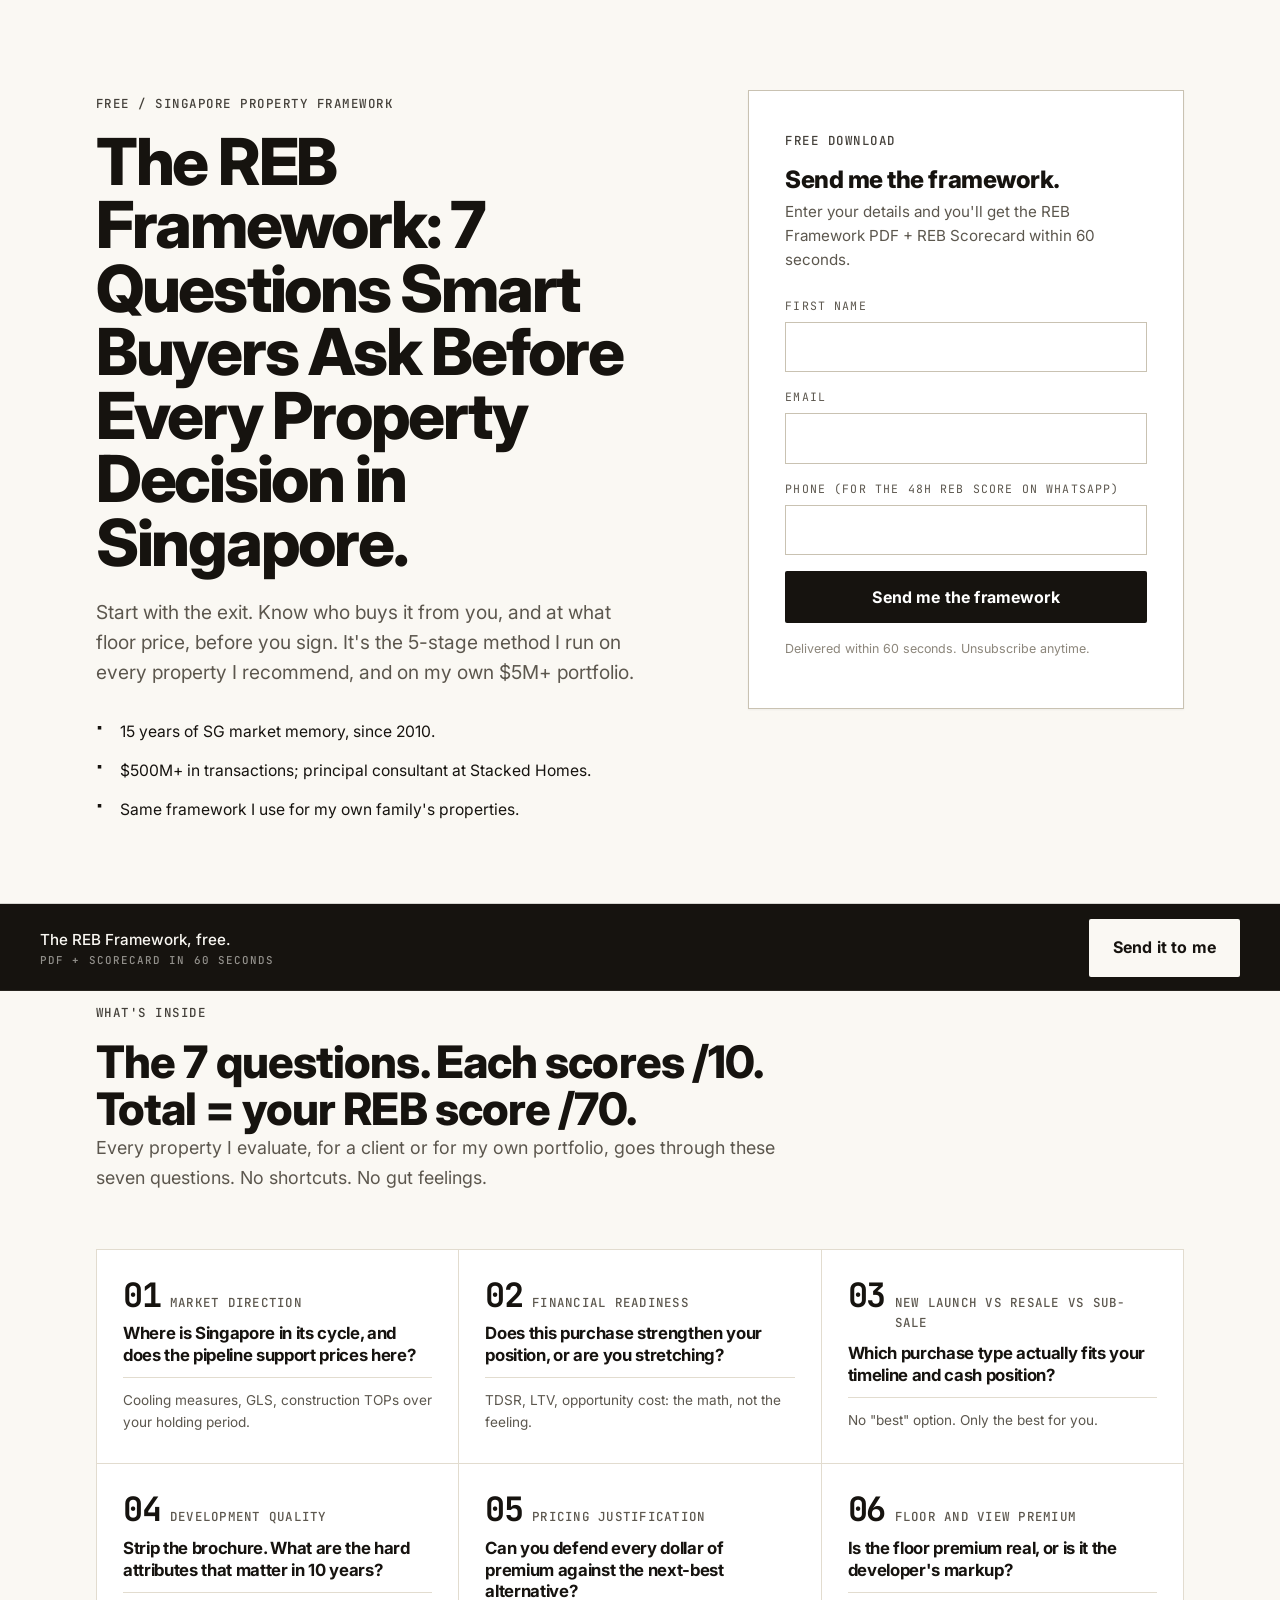
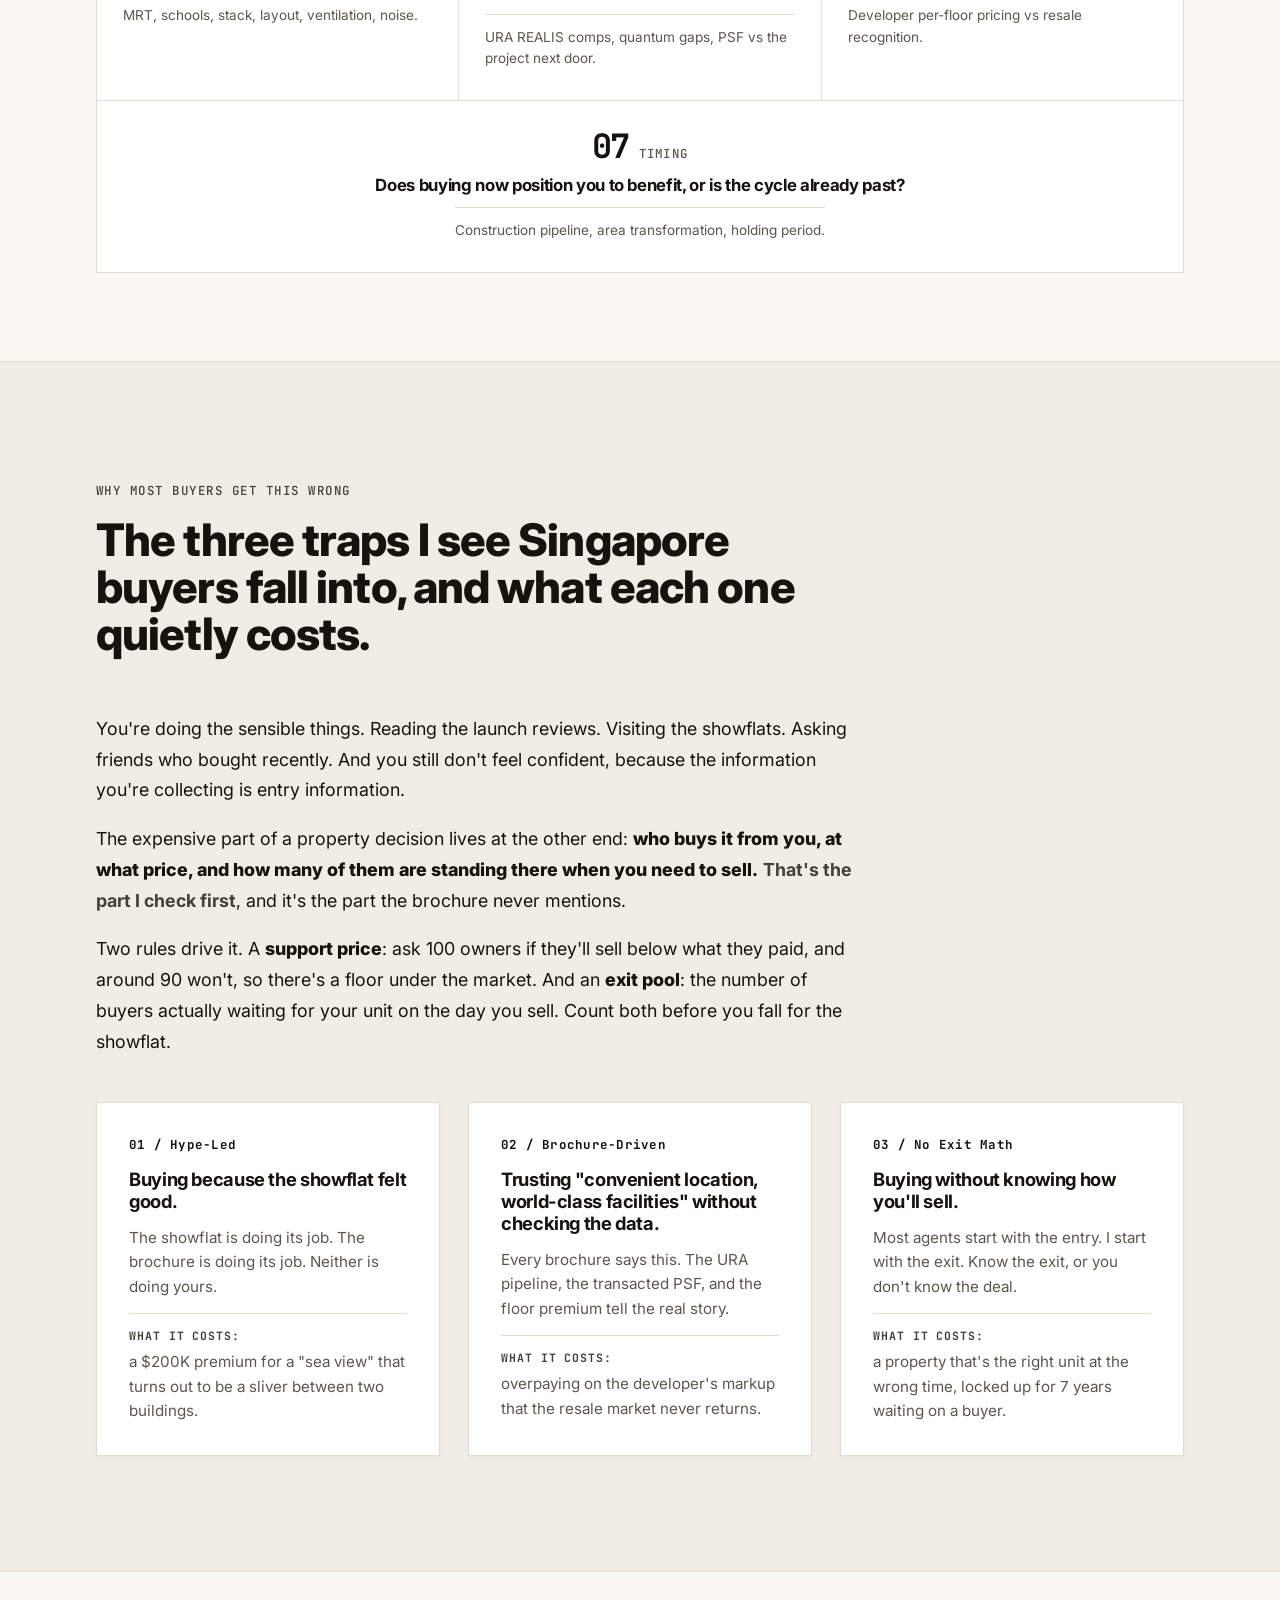
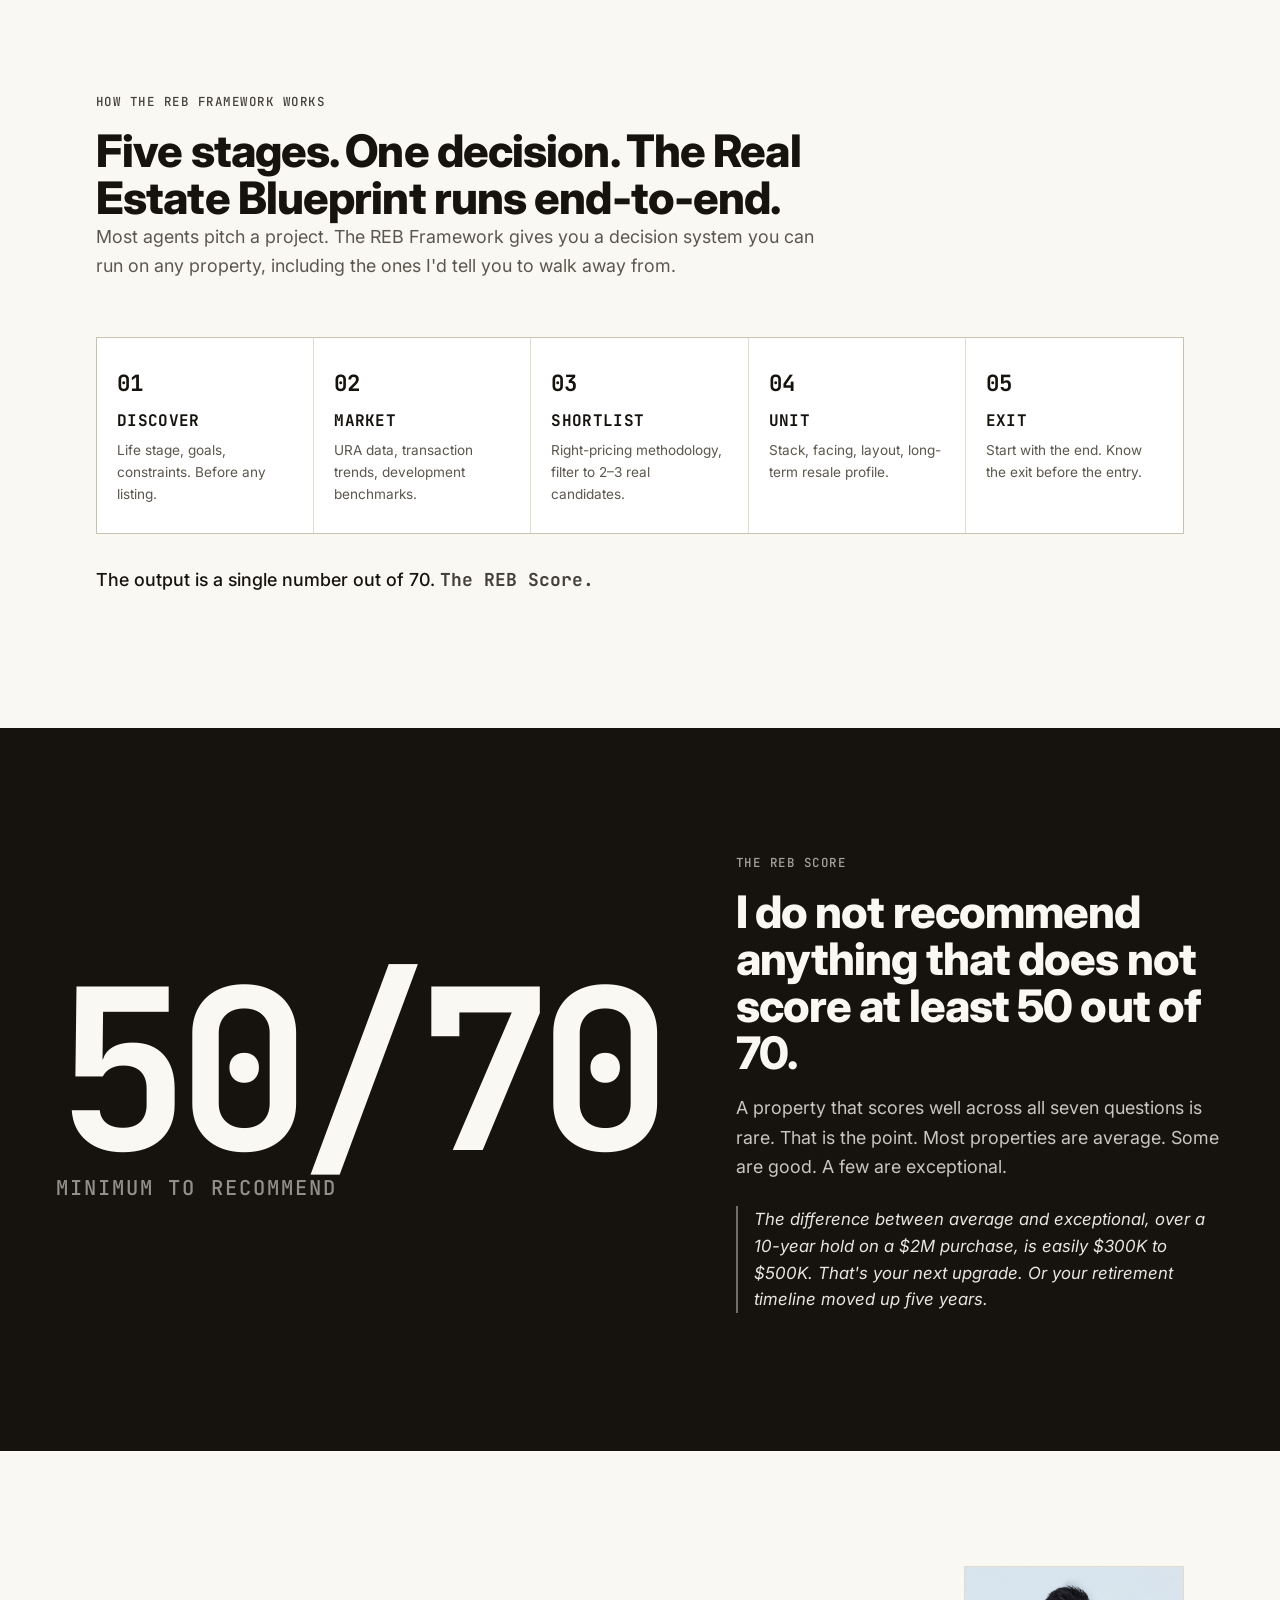
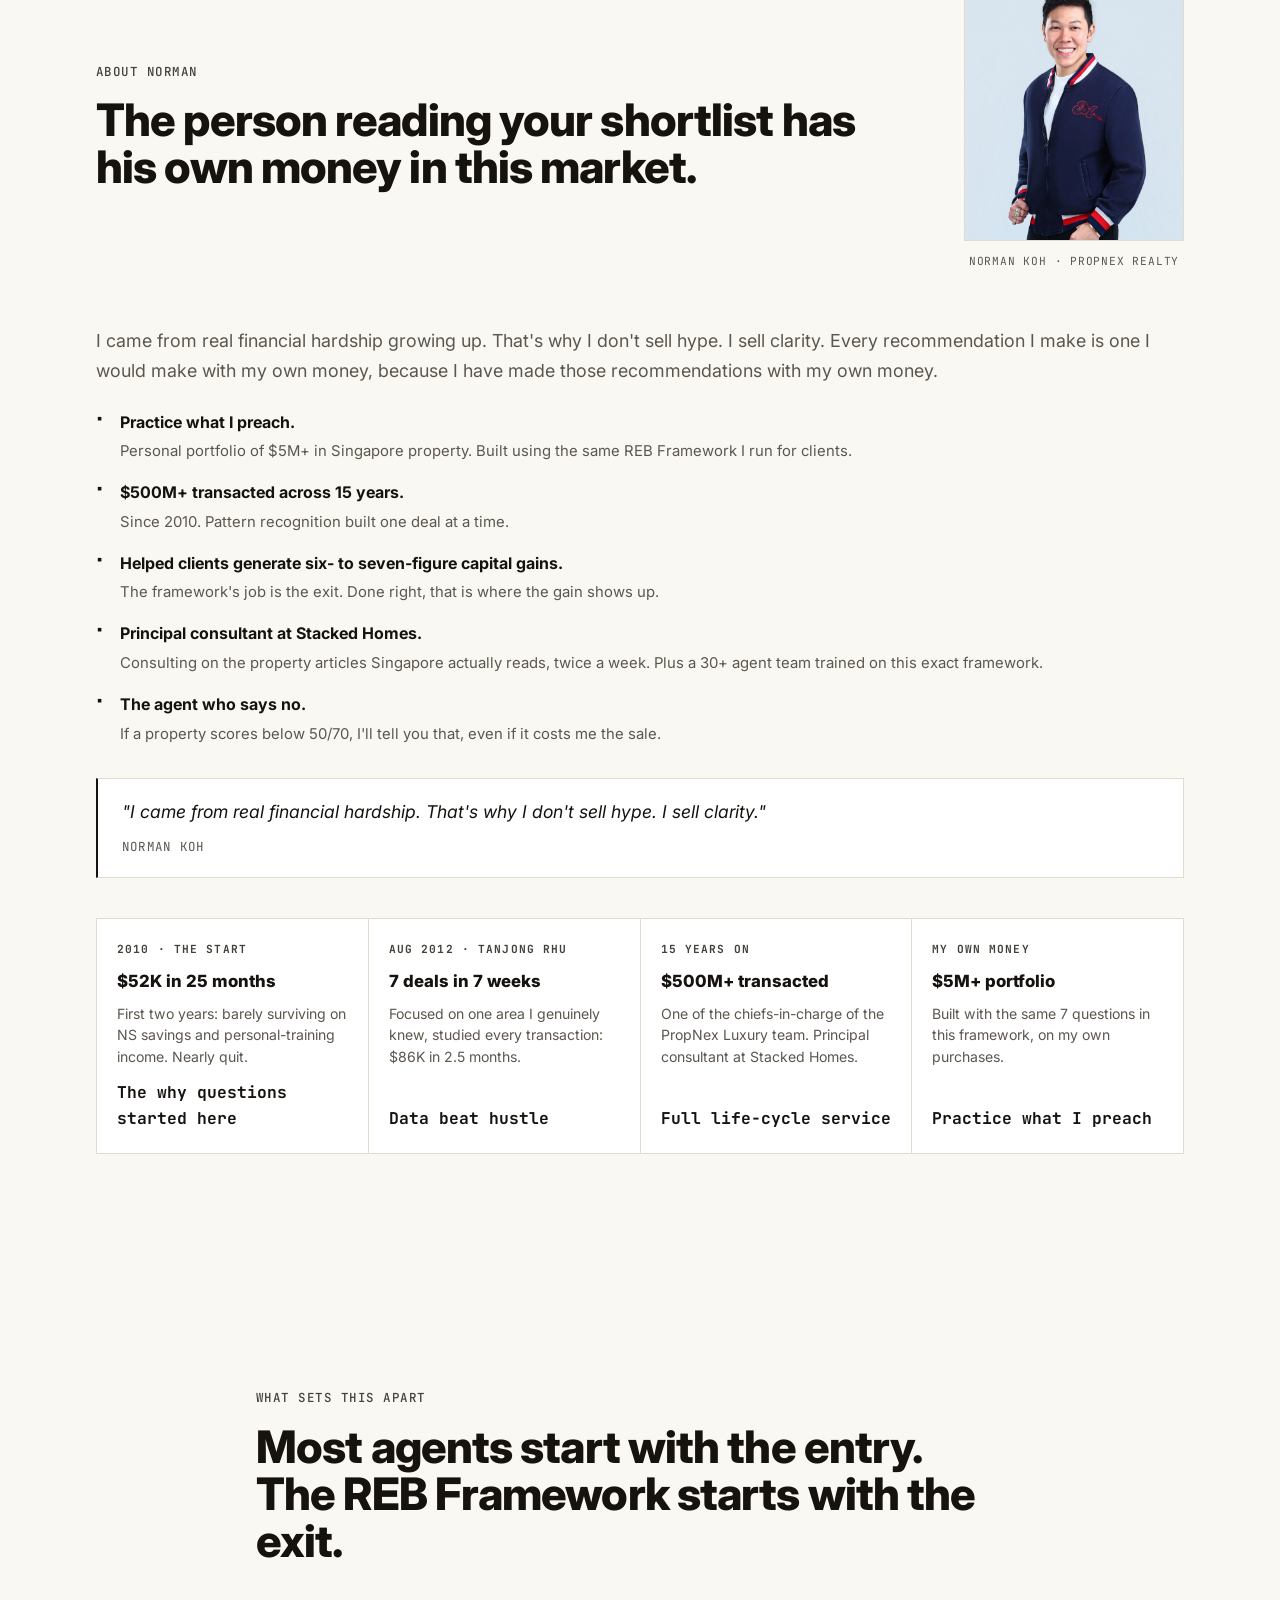
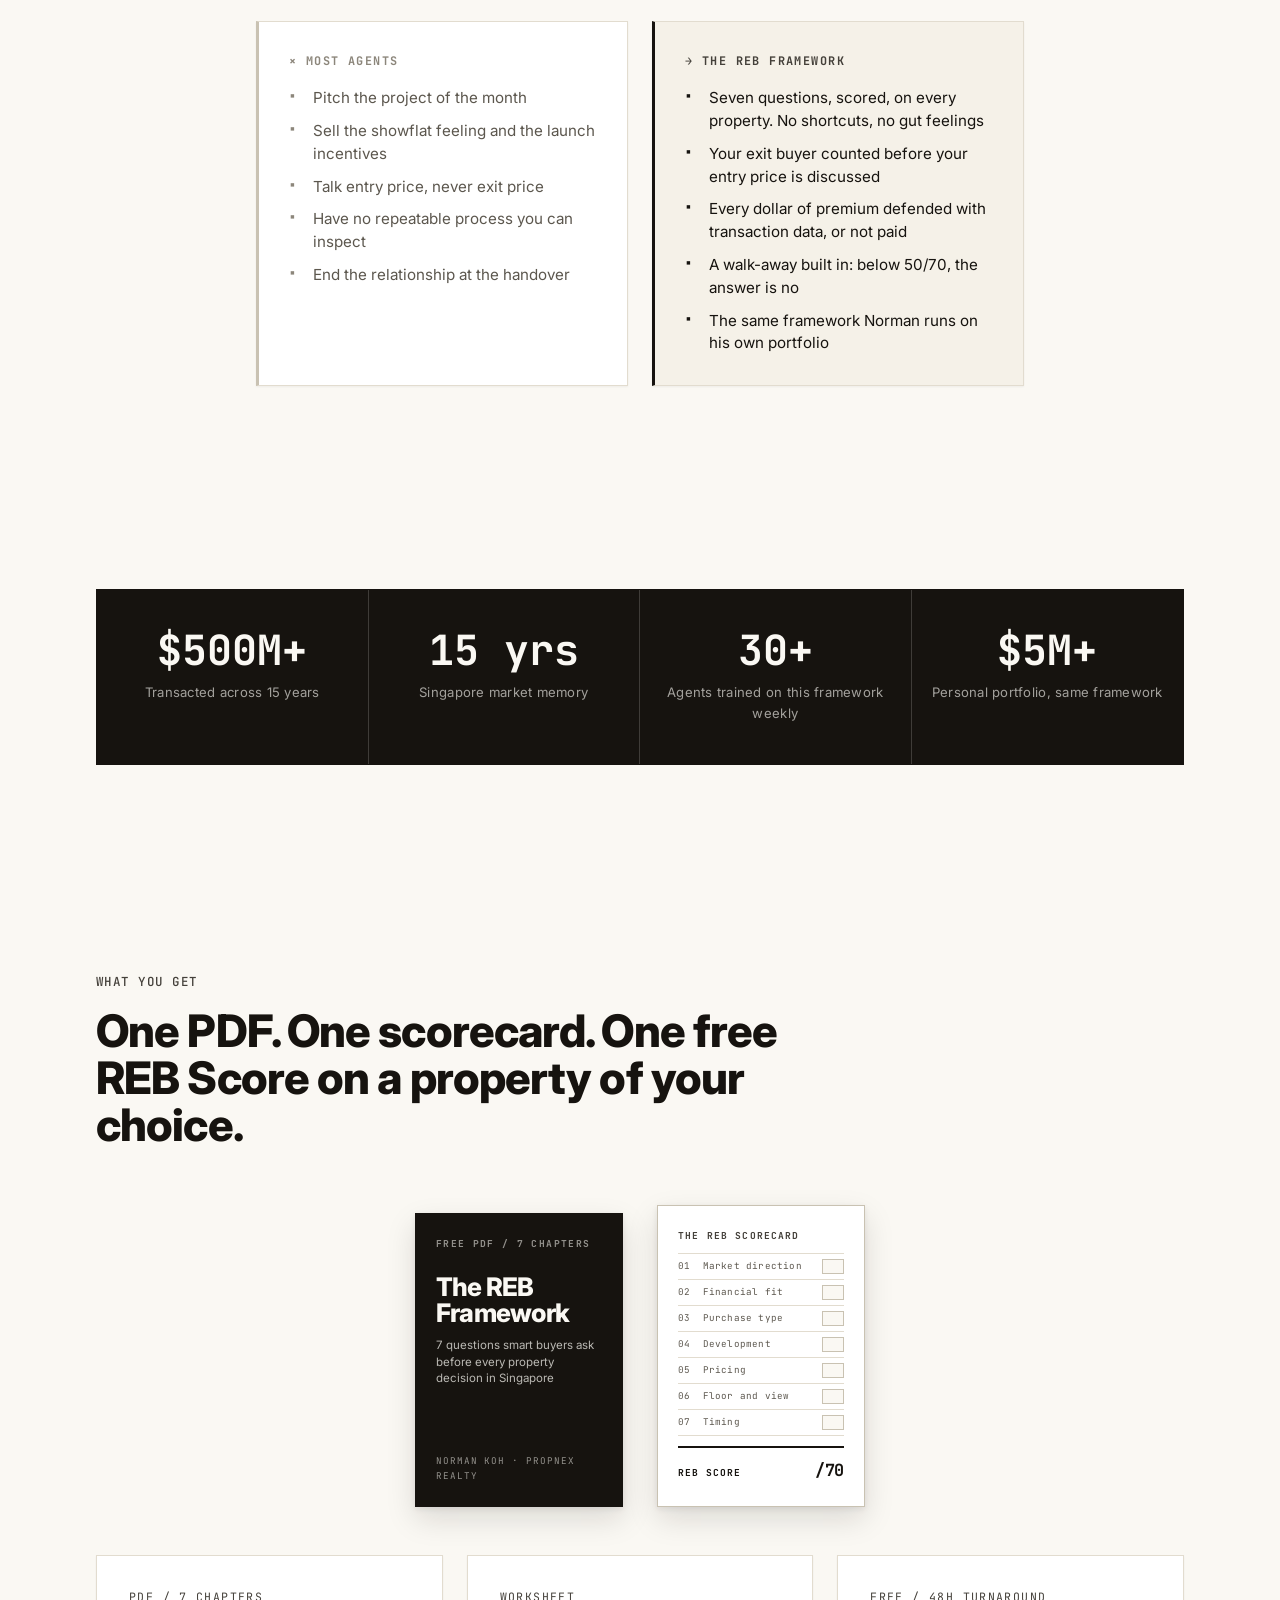
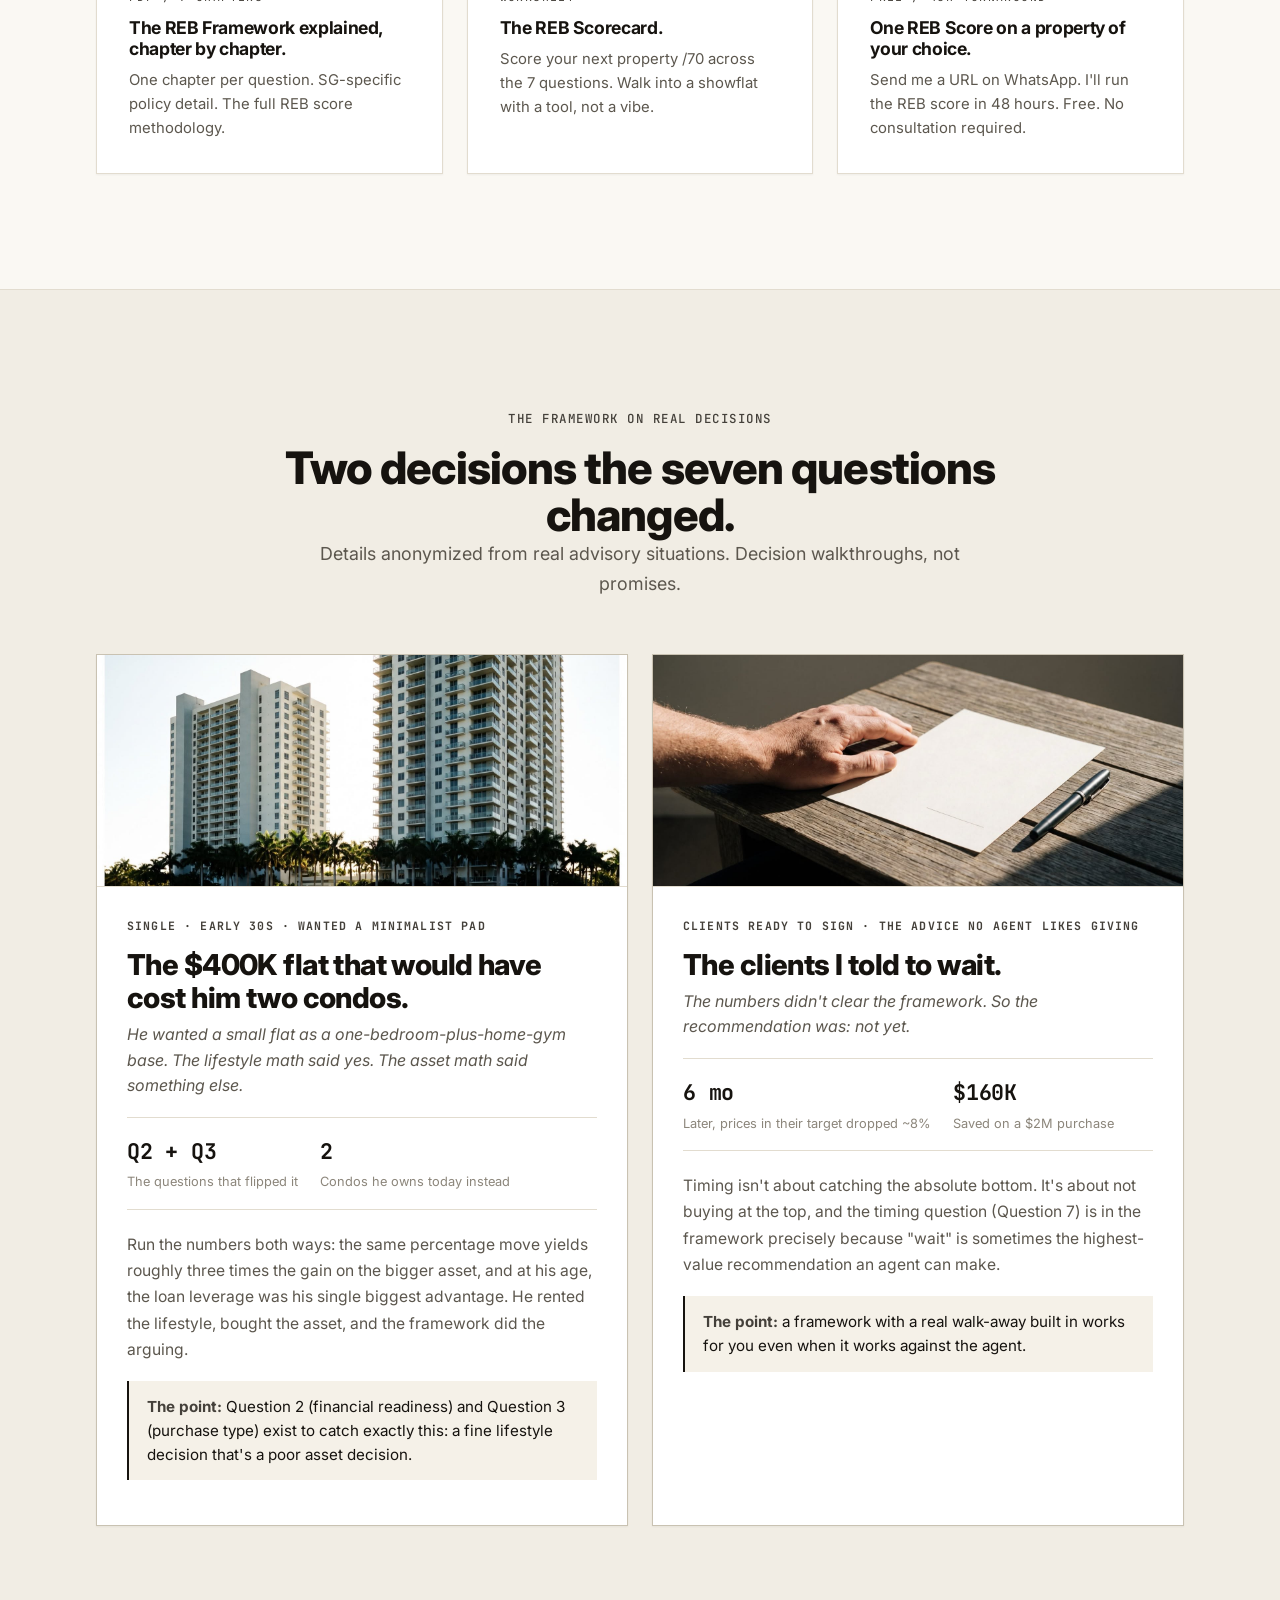
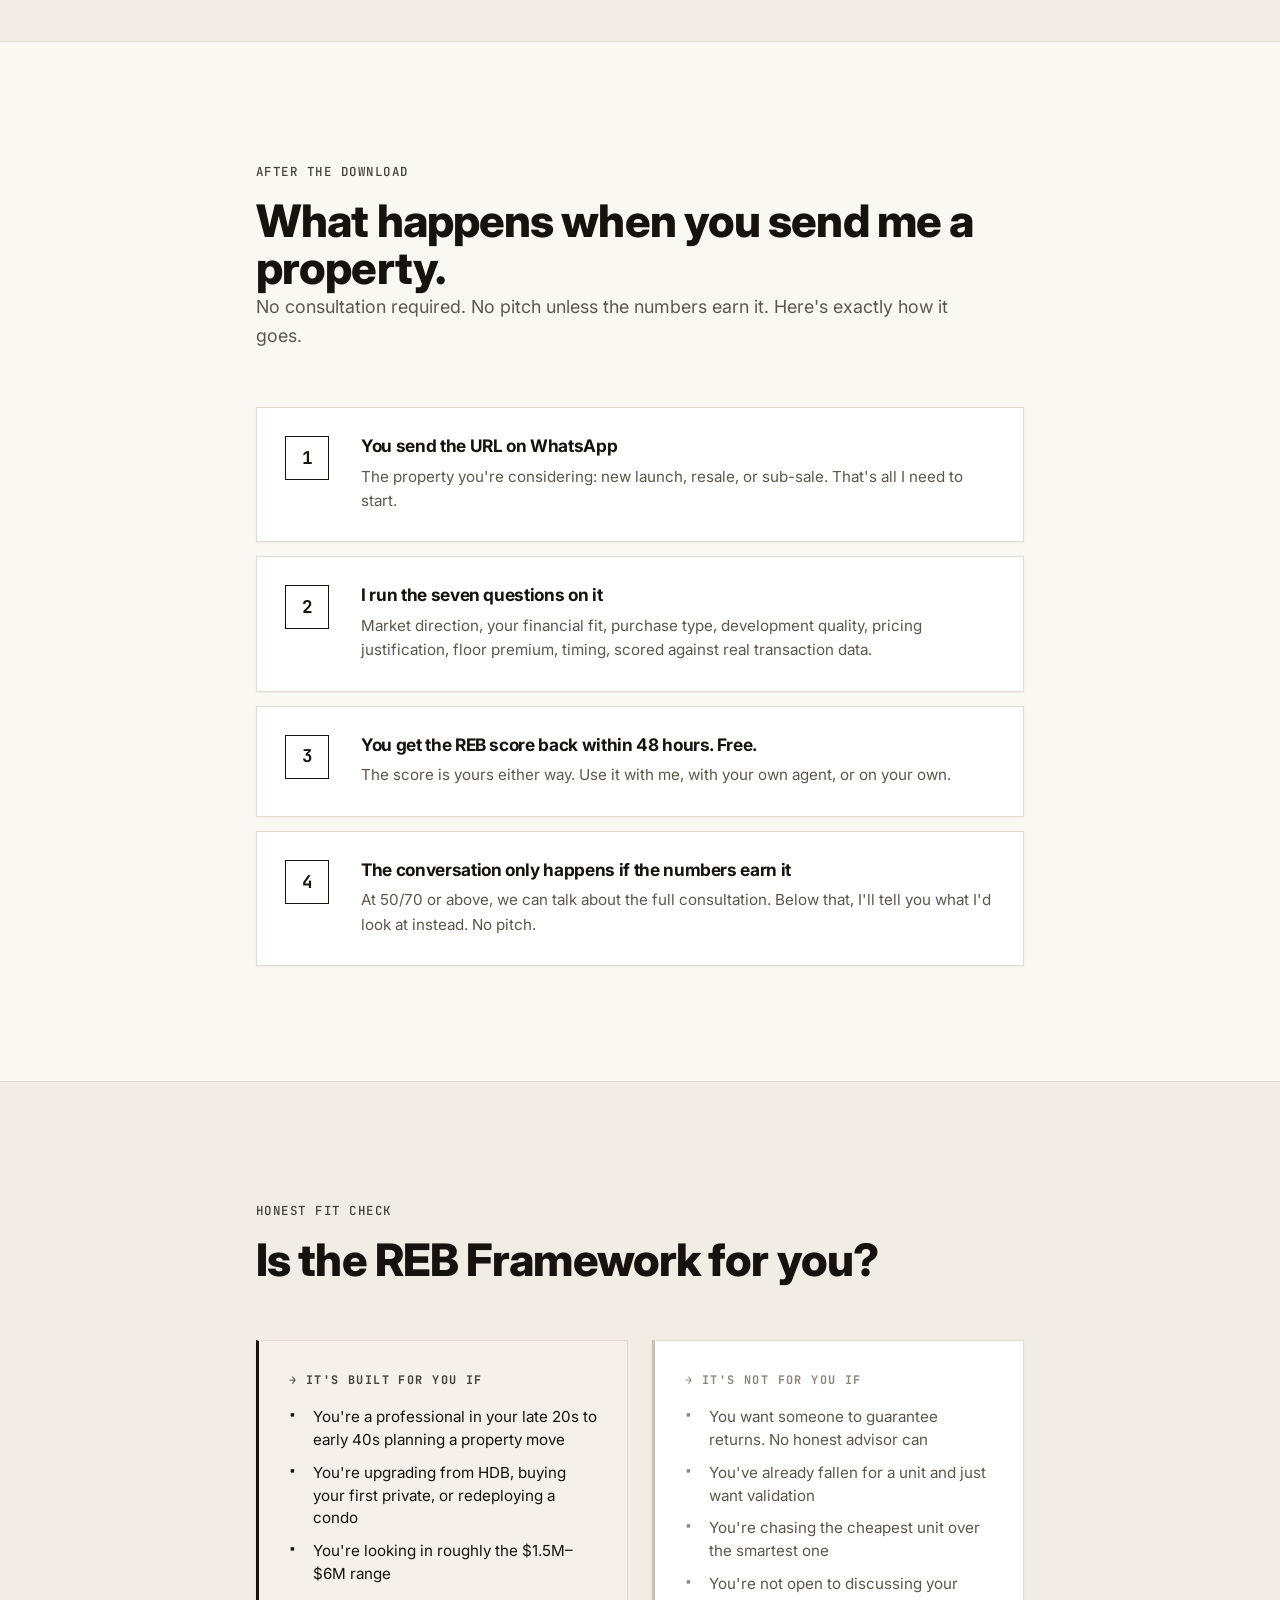
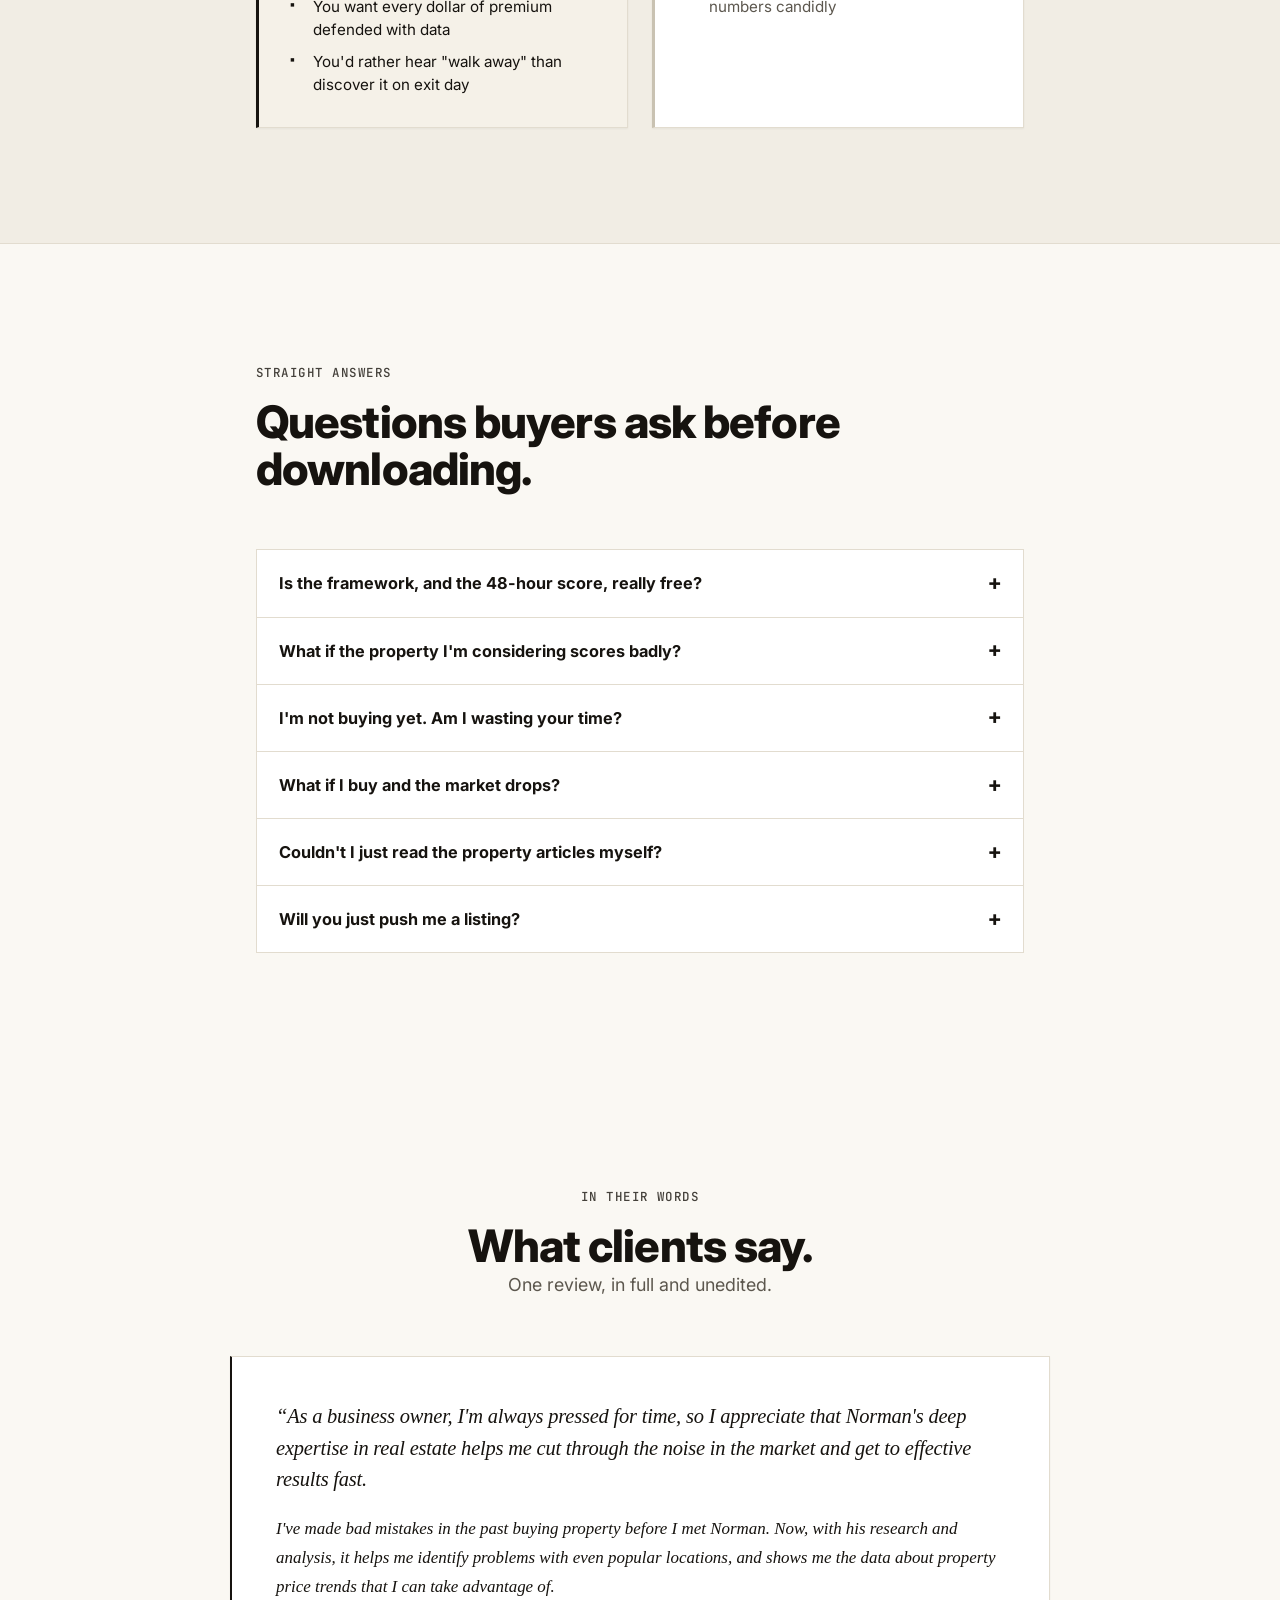
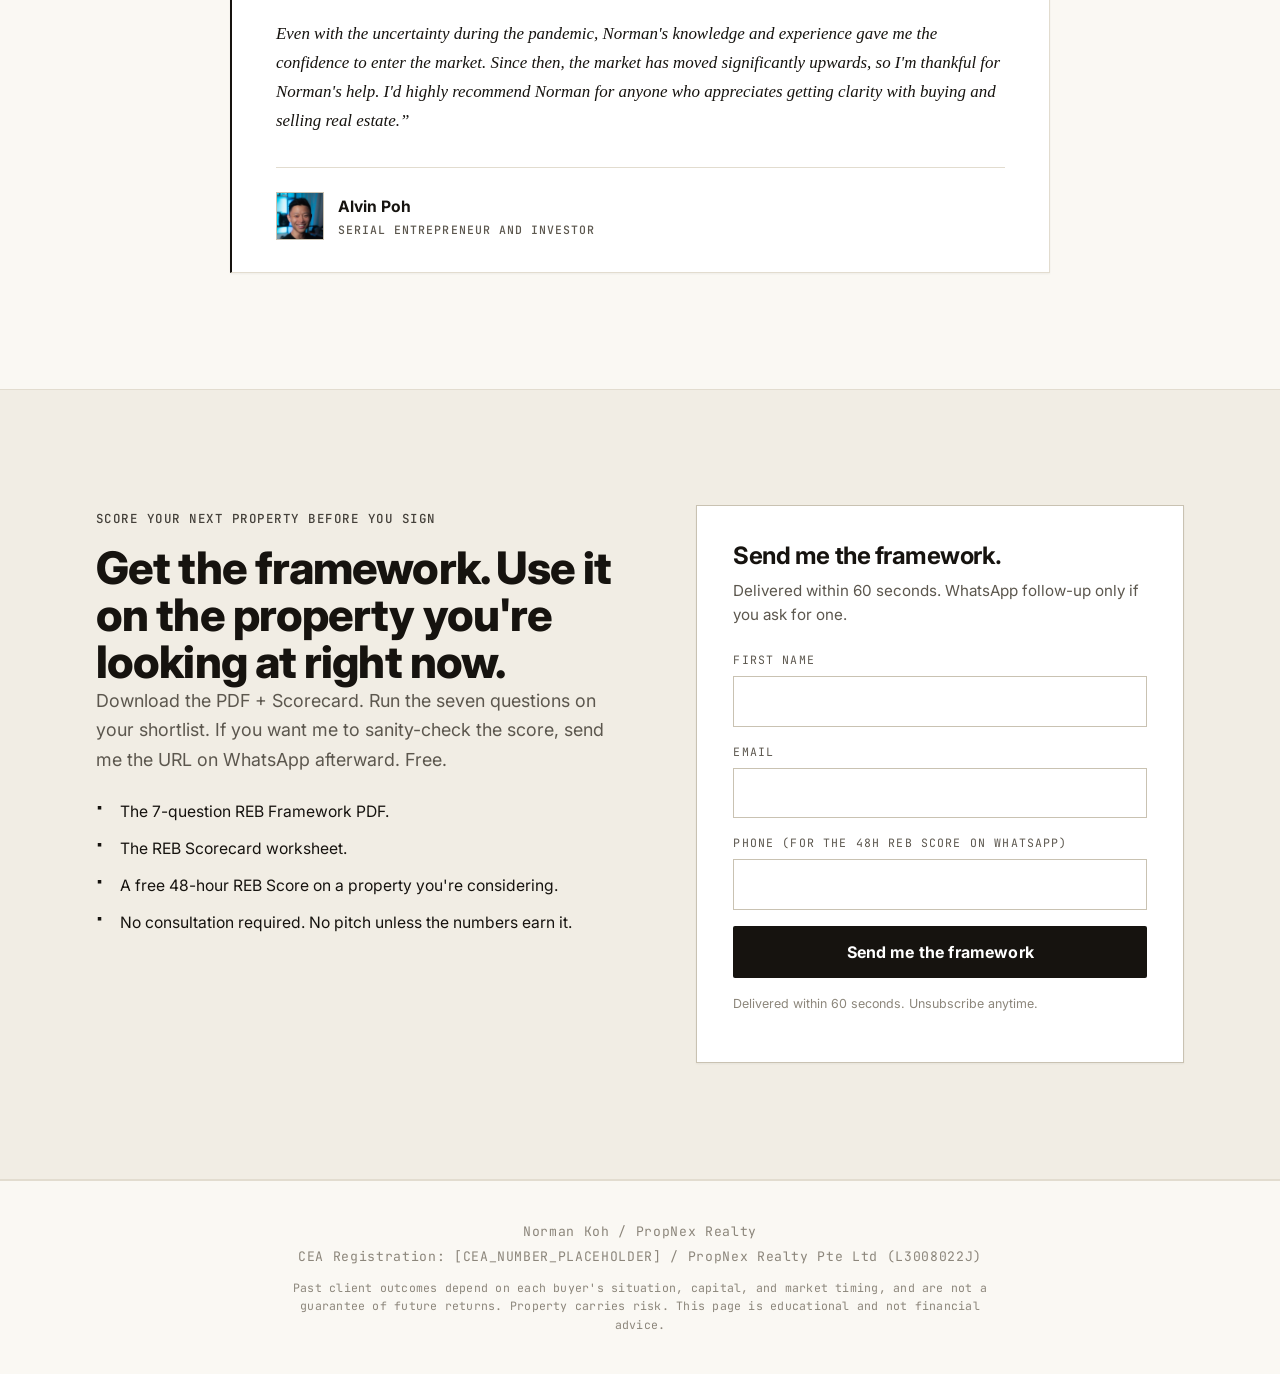
==== index.html @ 9f55976d "Move REB page to repo root so it deploys at / Co-Authored-By: Claude Haiku 5.5 <noreply@anthropic.co" ====
<!doctype html>
<html lang="en">
  <head>
    <meta charset="utf-8">
    <meta name="viewport" content="width=device-width, initial-scale=1">
    <title>The REB Framework | Norman Koh · Singapore Property</title>
    <meta
      name="description"
      content="The 5-stage Real Estate Blueprint Norman Koh runs on every property he recommends, including his own $5M+ portfolio. Free PDF + REB Scorecard."
    >
    <link rel="stylesheet" href="/styles.css">
    <!-- Cloudflare Turnstile (invisible bot challenge). Loads the widget script. -->
    <script src="https://challenges.cloudflare.com/turnstile/v0/api.js" async defer></script>
  </head>
  <body>
    <main class="page">

      <!-- 1. HERO + above-fold form -->
      <section class="hero">
        <div class="hero-grid">
          <div>
            <span class="eyebrow">Free / Singapore Property Framework</span>
            <h1>The REB Framework: 7 Questions Smart Buyers Ask Before Every Property Decision in Singapore.</h1>
            <p class="hero-subtitle">
              Start with the exit. Know who buys it from you, and at what floor price, before you sign. It's the 5-stage method I run on every property I recommend, and on my own $5M+ portfolio.
            </p>
            <ul class="hero-bullets">
              <li>15 years of SG market memory, since 2010.</li>
              <li>$500M+ in transactions; principal consultant at Stacked Homes.</li>
              <li>Same framework I use for my own family's properties.</li>
            </ul>
          </div>

          <aside class="hero-form-panel" id="download">
            <p class="form-eyebrow">Free download</p>
            <h2 class="form-heading">Send me the framework.</h2>
            <p class="form-lead">
              Enter your details and you'll get the REB Framework PDF + REB Scorecard within 60 seconds.
            </p>

            <!-- LIVE FORM: posts to /api/lead (anti-bot + geo gate) → GHL webhook. Do NOT replace with a GHL iframe embed — that bypasses the bot/geo protection. -->
            <!-- GHL thank-you redirect should point to thank-you.html or the hosted equivalent. -->
            <form action="thank-you.html" method="get" class="hero-form" data-lead-form novalidate>
              <div class="field">
                <label for="hero-first-name">First name</label>
                <input id="hero-first-name" name="first_name" type="text" autocomplete="given-name" required>
              </div>
              <div class="field">
                <label for="hero-email">Email</label>
                <input id="hero-email" name="email" type="email" autocomplete="email" required>
              </div>
              <div class="field">
                <label for="hero-phone">Phone (for the 48h REB Score on WhatsApp)</label>
                <input id="hero-phone" name="phone" type="tel" autocomplete="tel" required>
              </div>
              <!-- Honeypot: hidden from humans; bots that fill it are rejected server-side. -->
              <div class="hp-field" aria-hidden="true">
                <label>Company<input type="text" name="company" tabindex="-1" autocomplete="off"></label>
              </div>
              <!-- Cloudflare Turnstile widget. Replace TURNSTILE_SITEKEY with the real sitekey before publish. -->
              <div class="cf-turnstile" data-sitekey="TURNSTILE_SITEKEY" data-placeholder="TURNSTILE_SITEKEY" data-size="flexible"></div>
              <button class="button primary full-width" type="submit">Send me the framework</button>
              <div class="form-error">Pop in your name, a valid email, and a Singapore or Malaysia mobile.</div>
              <p class="privacy-note">
                Delivered within 60 seconds. Unsubscribe anytime.
              </p>
              <!-- Lead recovery: hidden until a submit actually fails, then revealed
                   by showFallback() in form.js. Restored 2026-09-03 — it had been
                   removed by mistake (the "troubleshoot" link Collen meant was
                   Cloudflare Turnstile's error state, not this). Without it a broken
                   form is a dead end and the lead is lost. -->
              <div class="form-fallback" hidden>
                Something didn't go through.
                <a href="https://wa.me/65XXXXXXXX?text=Hi%20Norman%2C%20I%20tried%20to%20download%20the%20REB%20Framework%20but%20the%20form%20didn%27t%20go%20through.%20Could%20you%20send%20it%20to%20me%20directly%3F" data-placeholder="WHATSAPP_URL">Message me on WhatsApp</a>
                and I'll send it to you directly.
              </div>
            </form>
          </aside>
        </div>
      </section>

      <!-- 2. The 7 questions tease -->
      <section class="section tight">
        <div class="section-title">
          <p class="section-kicker">What's inside</p>
          <h2>The 7 questions. Each scores /10. Total = your REB score /70.</h2>
          <p class="lead">
            Every property I evaluate, for a client or for my own portfolio, goes through these seven questions. No shortcuts. No gut feelings.
          </p>
        </div>
        <div class="questions-grid">
          <article class="question-tile">
            <span class="question-num"><span class="qn">01</span>Market Direction</span>
            <h3>Where is Singapore in its cycle, and does the pipeline support prices here?</h3>
            <p class="question-answers">Cooling measures, GLS, construction TOPs over your holding period.</p>
          </article>
          <article class="question-tile">
            <span class="question-num"><span class="qn">02</span>Financial Readiness</span>
            <h3>Does this purchase strengthen your position, or are you stretching?</h3>
            <p class="question-answers">TDSR, LTV, opportunity cost: the math, not the feeling.</p>
          </article>
          <article class="question-tile">
            <span class="question-num"><span class="qn">03</span>New Launch vs Resale vs Sub-Sale</span>
            <h3>Which purchase type actually fits your timeline and cash position?</h3>
            <p class="question-answers">No "best" option. Only the best for you.</p>
          </article>
          <article class="question-tile">
            <span class="question-num"><span class="qn">04</span>Development Quality</span>
            <h3>Strip the brochure. What are the hard attributes that matter in 10 years?</h3>
            <p class="question-answers">MRT, schools, stack, layout, ventilation, noise.</p>
          </article>
          <article class="question-tile">
            <span class="question-num"><span class="qn">05</span>Pricing Justification</span>
            <h3>Can you defend every dollar of premium against the next-best alternative?</h3>
            <p class="question-answers">URA REALIS comps, quantum gaps, PSF vs the project next door.</p>
          </article>
          <article class="question-tile">
            <span class="question-num"><span class="qn">06</span>Floor and View Premium</span>
            <h3>Is the floor premium real, or is it the developer's markup?</h3>
            <p class="question-answers">Developer per-floor pricing vs resale recognition.</p>
          </article>
          <article class="question-tile">
            <span class="question-num"><span class="qn">07</span>Timing</span>
            <h3>Does buying now position you to benefit, or is the cycle already past?</h3>
            <p class="question-answers">Construction pipeline, area transformation, holding period.</p>
          </article>
        </div>
      </section>

      <!-- 3. Why most buyers get this wrong -->
      <section class="band">
        <div class="section">
          <div class="section-title">
            <p class="section-kicker">Why most buyers get this wrong</p>
            <h2>The three traps I see Singapore buyers fall into, and what each one quietly costs.</h2>
          </div>
          <div class="prose" style="margin: 0 0 clamp(28px, 4vw, 44px);">
            <p>
              You're doing the sensible things. Reading the launch reviews. Visiting the showflats.
              Asking friends who bought recently. And you still don't feel confident, because the
              information you're collecting is entry information.
            </p>
            <p>
              The expensive part of a property decision lives at the other end: <strong>who buys it
              from you, at what price, and how many of them are standing there when you need to
              sell.</strong> <span class="em-red">That's the part I check first</span>, and it's the
              part the brochure never mentions.
            </p>
            <p>
              Two rules drive it. A <strong>support price</strong>: ask 100 owners if they'll sell
              below what they paid, and around 90 won't, so there's a floor under the market. And an
              <strong>exit pool</strong>: the number of buyers actually waiting for your unit on the
              day you sell. Count both before you fall for the showflat.
            </p>
          </div>
          <div class="problem-grid">
            <article class="card">
              <span class="card-num">01 / Hype-Led</span>
              <h3>Buying because the showflat felt good.</h3>
              <p>The showflat is doing its job. The brochure is doing its job. Neither is doing yours.</p>
              <p class="card-consequence">
                <strong>What it costs:</strong> a $200K premium for a "sea view" that turns out to be a sliver between two buildings.
              </p>
            </article>
            <article class="card">
              <span class="card-num">02 / Brochure-Driven</span>
              <h3>Trusting "convenient location, world-class facilities" without checking the data.</h3>
              <p>Every brochure says this. The URA pipeline, the transacted PSF, and the floor premium tell the real story.</p>
              <p class="card-consequence">
                <strong>What it costs:</strong> overpaying on the developer's markup that the resale market never returns.
              </p>
            </article>
            <article class="card">
              <span class="card-num">03 / No Exit Math</span>
              <h3>Buying without knowing how you'll sell.</h3>
              <p>Most agents start with the entry. I start with the exit. Know the exit, or you don't know the deal.</p>
              <p class="card-consequence">
                <strong>What it costs:</strong> a property that's the right unit at the wrong time, locked up for 7 years waiting on a buyer.
              </p>
            </article>
          </div>
        </div>
      </section>

      <!-- 4. REB Framework explained — 5 stages -->
      <section class="section">
        <div class="section-title">
          <p class="section-kicker">How the REB Framework works</p>
          <h2>Five stages. One decision. The Real Estate Blueprint runs end-to-end.</h2>
          <p class="lead">
            Most agents pitch a project. The REB Framework gives you a decision system you can run on any property, including the ones I'd tell you to walk away from.
          </p>
        </div>
        <div class="reb-strip">
          <article class="reb-stage">
            <span class="reb-stage-num">01</span>
            <h3>Discover</h3>
            <p>Life stage, goals, constraints. Before any listing.</p>
          </article>
          <article class="reb-stage">
            <span class="reb-stage-num">02</span>
            <h3>Market</h3>
            <p>URA data, transaction trends, development benchmarks.</p>
          </article>
          <article class="reb-stage">
            <span class="reb-stage-num">03</span>
            <h3>Shortlist</h3>
            <p>Right-pricing methodology, filter to 2–3 real candidates.</p>
          </article>
          <article class="reb-stage">
            <span class="reb-stage-num">04</span>
            <h3>Unit</h3>
            <p>Stack, facing, layout, long-term resale profile.</p>
          </article>
          <article class="reb-stage">
            <span class="reb-stage-num">05</span>
            <h3>Exit</h3>
            <p>Start with the end. Know the exit before the entry.</p>
          </article>
        </div>
        <p class="reb-strip-caption">
          The output is a single number out of 70. <span class="mono">The REB Score.</span>
        </p>
      </section>

      <!-- 5. NORMAN RATING signature band (the visual hero) -->
      <section class="rating-band">
        <div class="rating-band-inner">
          <div>
            <span class="rating-numeral">50/70</span>
            <span class="rating-numeral-sub">Minimum to Recommend</span>
          </div>
          <div>
            <p class="section-kicker">The REB Score</p>
            <h2>I do not recommend anything that does not score at least 50 out of 70.</h2>
            <p class="lead">
              A property that scores well across all seven questions is rare. That is the point. Most properties are average. Some are good. A few are exceptional.
            </p>
            <p class="rating-band-quote">
              The difference between average and exceptional, over a 10-year hold on a $2M purchase, is easily $300K to $500K. That's your next upgrade. Or your retirement timeline moved up five years.
            </p>
          </div>
        </div>
      </section>

      <!-- 6. Meet Norman -->
      <section class="section">
        <div class="meet-norman-head">
          <div class="mn-heading">
            <p class="section-kicker">About Norman</p>
            <h2>The person reading your shortlist has his own money in this market.</h2>
          </div>
          <div class="mn-photo">
            <div class="norman-portrait">
            <!-- Headshot supplied 2026-09-02. Source 1445x1709; CSS crops to 4:5
            and applies grayscale + contrast, which renders the PropNex
            jacket near-black. Swap the file in place to change it. -->
            <img
            src="/assets/norman-headshot.jpg"
            alt="Norman Koh, PropNex Realty"
            class="norman-photo"
            onerror="this.style.display='none'; this.nextElementSibling.style.display='flex';"
            >
            <div class="norman-photo-fallback" aria-hidden="true">
            <span>NORMAN HEADSHOT</span>
            <small>Drop assets/norman-headshot.jpg or replace src</small>
            </div>
            </div>
            <p class="norman-portrait-caption">
            Norman Koh &middot; PropNex Realty
            </p>
          </div>
        </div>

        <div class="meet-norman-body">
          <p class="lead">
          I came from real financial hardship growing up. That's why I don't sell hype. I sell clarity. Every recommendation I make is one I would make with my own money, because I have made those recommendations with my own money.
          </p>
          <ul class="meet-norman-bullets">
          <li>
          <strong>Practice what I preach.</strong>
          <span>Personal portfolio of $5M+ in Singapore property. Built using the same REB Framework I run for clients.</span>
          </li>
          <li>
          <strong>$500M+ transacted across 15 years.</strong>
          <span>Since 2010. Pattern recognition built one deal at a time.</span>
          </li>
          <li>
          <strong>Helped clients generate six- to seven-figure capital gains.</strong>
          <span>The framework's job is the exit. Done right, that is where the gain shows up.</span>
          </li>
          <li>
          <strong>Principal consultant at Stacked Homes.</strong>
          <span>Consulting on the property articles Singapore actually reads, twice a week. Plus a 30+ agent team trained on this exact framework.</span>
          </li>
          <li>
          <strong>The agent who says no.</strong>
          <span>If a property scores below 50/70, I'll tell you that, even if it costs me the sale.</span>
          </li>
          </ul>
          <blockquote class="norman-quote">
          "I came from real financial hardship. That's why I don't sell hype. I sell clarity."
          <cite>Norman Koh</cite>
          </blockquote>
          <div class="journey">
          <div class="journey-step"><span class="js-stage">2010 &middot; The start</span><span class="js-name">$52K in 25 months</span><span class="js-detail">First two years: barely surviving on NS savings and personal-training income. Nearly quit.</span><span class="js-gain">The why questions started here</span></div>
          <div class="journey-step"><span class="js-stage">Aug 2012 &middot; Tanjong Rhu</span><span class="js-name">7 deals in 7 weeks</span><span class="js-detail">Focused on one area I genuinely knew, studied every transaction: $86K in 2.5 months.</span><span class="js-gain">Data beat hustle</span></div>
          <div class="journey-step"><span class="js-stage">15 years on</span><span class="js-name">$500M+ transacted</span><span class="js-detail">One of the chiefs-in-charge of the PropNex Luxury team. Principal consultant at Stacked Homes.</span><span class="js-gain">Full life-cycle service</span></div>
          <div class="journey-step"><span class="js-stage">My own money</span><span class="js-name">$5M+ portfolio</span><span class="js-detail">Built with the same 7 questions in this framework, on my own purchases.</span><span class="js-gain">Practice what I preach</span></div>
          </div>
        </div></section>

      <!-- 6b. Most agents vs the REB approach -->
      <section class="section narrow">
        <div class="section-title">
          <p class="section-kicker">What sets this apart</p>
          <h2>Most agents start with the entry. The REB Framework starts with the exit.</h2>
        </div>
        <div class="fit-grid">
          <div class="fit-col no">
            <p class="fit-label">&times; Most agents</p>
            <ul>
              <li>Pitch the project of the month</li>
              <li>Sell the showflat feeling and the launch incentives</li>
              <li>Talk entry price, never exit price</li>
              <li>Have no repeatable process you can inspect</li>
              <li>End the relationship at the handover</li>
            </ul>
          </div>
          <div class="fit-col yes">
            <p class="fit-label">&rarr; The REB Framework</p>
            <ul>
              <li>Seven questions, scored, on every property. No shortcuts, no gut feelings</li>
              <li>Your exit buyer counted before your entry price is discussed</li>
              <li>Every dollar of premium defended with transaction data, or not paid</li>
              <li>A walk-away built in: below 50/70, the answer is no</li>
              <li>The same framework Norman runs on his own portfolio</li>
            </ul>
          </div>
        </div>
      </section>

      <!-- 7. Proof stat strip -->
      <section class="section tight">
        <div class="proof-strip">
          <div class="stat-tile">
            <span class="stat-num">$500M+</span>
            <span class="stat-label">Transacted across 15 years</span>
          </div>
          <div class="stat-tile">
            <span class="stat-num">15 yrs</span>
            <span class="stat-label">Singapore market memory</span>
          </div>
          <div class="stat-tile">
            <span class="stat-num">30+</span>
            <span class="stat-label">Agents trained on this framework weekly</span>
          </div>
          <div class="stat-tile">
            <span class="stat-num">$5M+</span>
            <span class="stat-label">Personal portfolio, same framework</span>
          </div>
        </div>
      </section>

      <!-- 8. What you get -->
      <section class="section">
        <div class="section-title">
          <p class="section-kicker">What you get</p>
          <h2>One PDF. One scorecard. One free REB Score on a property of your choice.</h2>
        </div>
        <!-- ==========================================================
             MOCKUP — stand-in for the real PDF cover and scorecard.
             Built in CSS rather than as an image so it stays sharp at any
             size and uses the page's own typefaces. The scorecard rows are
             deliberately BLANK: it is an unfilled worksheet, not a completed
             score for a real property.
             REPLACE with an export or photograph of the real PDF once it
             exists. Depends on the /70 scale being confirmed (open q6/q7).
             ========================================================== -->
        <div class="artifact-duo" aria-hidden="true">
          <figure class="artifact artifact-cover">
            <span class="ac-label">Free PDF / 7 chapters</span>
            <p class="ac-title">The REB Framework</p>
            <p class="ac-sub">7 questions smart buyers ask before every property decision in Singapore</p>
            <span class="ac-by">Norman Koh &middot; PropNex Realty</span>
          </figure>

          <figure class="artifact artifact-sheet">
            <span class="as-label">The REB Scorecard</span>
            <ul class="as-rows">
              <li><span>01 &nbsp;Market direction</span><i></i></li>
              <li><span>02 &nbsp;Financial fit</span><i></i></li>
              <li><span>03 &nbsp;Purchase type</span><i></i></li>
              <li><span>04 &nbsp;Development</span><i></i></li>
              <li><span>05 &nbsp;Pricing</span><i></i></li>
              <li><span>06 &nbsp;Floor and view</span><i></i></li>
              <li><span>07 &nbsp;Timing</span><i></i></li>
            </ul>
            <div class="as-total"><span>REB Score</span><strong>/70</strong></div>
          </figure>
        </div>

        <div class="get-grid">
          <article class="get-item">
            <span class="get-item-tag">PDF / 7 chapters</span>
            <h3>The REB Framework explained, chapter by chapter.</h3>
            <p>One chapter per question. SG-specific policy detail. The full REB score methodology.</p>
          </article>
          <article class="get-item">
            <span class="get-item-tag">Worksheet</span>
            <h3>The REB Scorecard.</h3>
            <p>Score your next property /70 across the 7 questions. Walk into a showflat with a tool, not a vibe.</p>
          </article>
          <article class="get-item">
            <span class="get-item-tag">Free / 48h turnaround</span>
            <h3>One REB Score on a property of your choice.</h3>
            <p>Send me a URL on WhatsApp. I'll run the REB score in 48 hours. Free. No consultation required.</p>
          </article>
        </div>
      </section>

      <!-- 8b. CASE DUO — the framework on real decisions (anonymized)
           PERMISSION GATE: anonymized from real advisory situations — Bryan/Norman
           must approve before publish (handoff Open Q). -->
      <section class="band">
  <section class="section">
          <div class="section-title centered">
            <p class="section-kicker">The framework on real decisions</p>
            <h2>Two decisions the seven questions changed.</h2>
            <p class="lead">Details anonymized from real advisory situations. Decision walkthroughs, not promises.</p>
          </div>
          <div class="case-duo">
            <article class="case-study">
              <img class="cs-image" src="/assets/case-two-condos.jpg" alt="Two residential condominium towers standing side by side" loading="lazy">
              <div class="cs-body">
                <p class="cs-eyebrow">Single &middot; early 30s &middot; wanted a minimalist pad</p>
                <h2 class="cs-name">The $400K flat that would have cost him two condos.</h2>
                <p class="cs-tagline">He wanted a small flat as a one-bedroom-plus-home-gym base. The lifestyle math said yes. The asset math said something else.</p>
                <div class="cs-stats">
                  <div class="cs-stat"><strong>Q2 + Q3</strong><span>The questions that flipped it</span></div>
                  <div class="cs-stat gain"><strong>2</strong><span>Condos he owns today instead</span></div>
                </div>
                <div class="cs-narrative">
                  <p>
                    Run the numbers both ways: the same percentage move yields roughly three times the
                    gain on the bigger asset, and at his age, the loan leverage was his single biggest
                    advantage. He rented the lifestyle, bought the asset, and the framework did the
                    arguing.
                  </p>
                </div>
                <p class="cs-insight"><strong>The point:</strong> Question 2 (financial readiness) and Question 3 (purchase type) exist to catch exactly this: a fine lifestyle decision that's a poor asset decision.</p>
              </div>
            </article>

            <article class="case-study">
              <img class="cs-image" src="/assets/case-not-signing.jpg" alt="A hand resting on an unsigned document, the pen capped and set aside" loading="lazy">
              <div class="cs-body">
                <p class="cs-eyebrow">Clients ready to sign &middot; the advice no agent likes giving</p>
                <h2 class="cs-name">The clients I told to wait.</h2>
                <p class="cs-tagline">The numbers didn't clear the framework. So the recommendation was: not yet.</p>
                <div class="cs-stats">
                  <div class="cs-stat"><strong>6 mo</strong><span>Later, prices in their target dropped ~8%</span></div>
                  <div class="cs-stat gain"><strong>$160K</strong><span>Saved on a $2M purchase</span></div>
                </div>
                <div class="cs-narrative">
                  <p>
                    Timing isn't about catching the absolute bottom. It's about not buying at the top,
                    and the timing question (Question 7) is in the framework precisely because "wait"
                    is sometimes the highest-value recommendation an agent can make.
                  </p>
                </div>
                <p class="cs-insight"><strong>The point:</strong> a framework with a real walk-away built in works for you even when it works against the agent.</p>
              </div>
            </article>
          </div>
        </section>
      </section>

      <!-- 8c. WHAT HAPPENS WHEN YOU SEND A PROPERTY -->
      <section class="section narrow">
        <div class="section-title">
          <p class="section-kicker">After the download</p>
          <h2>What happens when you send me a property.</h2>
          <p class="lead">No consultation required. No pitch unless the numbers earn it. Here's exactly how it goes.</p>
        </div>
        <div class="expect-steps">
          <div class="expect-step"><span class="es-num">1</span><div><h3>You send the URL on WhatsApp</h3><p>The property you're considering: new launch, resale, or sub-sale. That's all I need to start.</p></div></div>
          <div class="expect-step"><span class="es-num">2</span><div><h3>I run the seven questions on it</h3><p>Market direction, your financial fit, purchase type, development quality, pricing justification, floor premium, timing, scored against real transaction data.</p></div></div>
          <div class="expect-step"><span class="es-num">3</span><div><h3>You get the REB score back within 48 hours. Free.</h3><p>The score is yours either way. Use it with me, with your own agent, or on your own.</p></div></div>
          <div class="expect-step"><span class="es-num">4</span><div><h3>The conversation only happens if the numbers earn it</h3><p>At 50/70 or above, we can talk about the full consultation. Below that, I'll tell you what I'd look at instead. No pitch.</p></div></div>
        </div>
      </section>

      <!-- 8d. FIT CHECK -->
      <section class="band">
  <section class="section narrow">
          <div class="section-title">
            <p class="section-kicker">Honest fit check</p>
            <h2>Is the REB Framework for you?</h2>
          </div>
          <div class="fit-grid">
            <div class="fit-col yes">
              <p class="fit-label">&rarr; It's built for you if</p>
              <ul>
                <li>You're a professional in your late 20s to early 40s planning a property move</li>
                <li>You're upgrading from HDB, buying your first private, or redeploying a condo</li>
                <li>You're looking in roughly the $1.5M&ndash;$6M range</li>
                <li>You want every dollar of premium defended with data</li>
                <li>You'd rather hear "walk away" than discover it on exit day</li>
              </ul>
            </div>
            <div class="fit-col no">
              <p class="fit-label">&rarr; It's not for you if</p>
              <ul>
                <li>You want someone to guarantee returns. No honest advisor can</li>
                <li>You've already fallen for a unit and just want validation</li>
                <li>You're chasing the cheapest unit over the smartest one</li>
                <li>You're not open to discussing your numbers candidly</li>
              </ul>
            </div>
          </div>
        </section>
      </section>

      <!-- 8e. FAQ -->
      <section class="section narrow">
        <div class="section-title">
          <p class="section-kicker">Straight answers</p>
          <h2>Questions buyers ask before downloading.</h2>
        </div>
        <div class="faq">
          <details class="faq-item">
            <summary>Is the framework, and the 48-hour score, really free?</summary>
            <p>Yes. The PDF, the scorecard, and one REB score on a property of your choice: free, no consultation required. The conversation only happens if the numbers earn it.</p>
          </details>
          <details class="faq-item">
            <summary>What if the property I'm considering scores badly?</summary>
            <p>Then you'll know before you sign instead of after, which is the entire point. I'll tell you which questions it failed and what I'd look at instead. A low score on a property you haven't bought yet costs you nothing.</p>
          </details>
          <details class="faq-item">
            <summary>I'm not buying yet. Am I wasting your time?</summary>
            <p>No. The framework is most valuable before the clock is ticking. Score the market now, learn what the seven questions look like in your target area, and when the right unit appears you'll move with a system instead of a feeling.</p>
          </details>
          <details class="faq-item">
            <summary>What if I buy and the market drops?</summary>
            <p>That's what the framework is built to protect first. Question 1 reads the cycle and the supply pipeline; Question 2 makes sure you're not stretched; Question 7 checks the timing. I can't promise the market never dips. I can make sure you enter with a buffer, a floor, and an exit that's still there when it matters.</p>
          </details>
          <details class="faq-item">
            <summary>Couldn't I just read the property articles myself?</summary>
            <p>You should. I consult on them at Stacked Homes twice a week. But articles analyze the market. The framework scores <em>your</em> property, against <em>your</em> finances, on <em>your</em> timeline. That's the difference between information and a decision.</p>
          </details>
          <details class="faq-item">
            <summary>Will you just push me a listing?</summary>
            <p>No. The first thing you get is a score, not a pitch. If a property scores below 50/70, I'll tell you that, even if it costs me the sale. That discipline is why clients come back for their second and third moves.</p>
          </details>
        </div>
      </section>

      <!-- 8f. TESTIMONIALS -->
      <section class="section">
        <div class="section-title centered">
          <p class="section-kicker">In their words</p>
          <h2>What clients say.</h2>
          <p class="lead">One review, in full and unedited.</p>
          <!-- BUILD NOTE: this stack scales. To add a review, duplicate one
               <figure class="testimonial-card"> block. Screenshots, if you get
               permission to use them, still fit the old .testimonial-grid /
               .testimonial-tile classes which remain in styles.css. -->
        </div>
        <div class="testimonial-stack">

          <figure class="testimonial-card">
            <blockquote class="tc-quote">
              <p>&ldquo;As a business owner, I'm always pressed for time, so I appreciate that Norman's deep expertise in real estate helps me cut through the noise in the market and get to effective results fast.</p>
              <p>I've made bad mistakes in the past buying property before I met Norman. Now, with his research and analysis, it helps me identify problems with even popular locations, and shows me the data about property price trends that I can take advantage of.</p>
              <p>Even with the uncertainty during the pandemic, Norman's knowledge and experience gave me the confidence to enter the market. Since then, the market has moved significantly upwards, so I'm thankful for Norman's help. I'd highly recommend Norman for anyone who appreciates getting clarity with buying and selling real estate.&rdquo;</p>
            </blockquote>
            <figcaption class="tc-attrib">
              <!-- Falls back to the AP monogram if the photo fails to load. -->
              <img
                class="tc-avatar"
                src="/assets/alvin-poh.jpg"
                alt="Alvin Poh"
                width="200"
                height="200"
                loading="lazy"
                onerror="this.style.display='none'; this.nextElementSibling.hidden=false;"
              >
              <span class="tc-monogram" hidden aria-hidden="true">AP</span>
              <span class="tc-who">
                <span class="tc-name">Alvin Poh</span>
                <span class="tc-role">Serial entrepreneur and investor</span>
              </span>
            </figcaption>
          </figure>

        </div>
      </section>

      <!-- 9. Final opt-in -->
      <section class="band">
        <div class="section">
          <div class="optin-layout">
            <div>
              <p class="section-kicker">Score your next property before you sign</p>
              <h2>Get the framework. Use it on the property you're looking at right now.</h2>
              <p class="lead">
                Download the PDF + Scorecard. Run the seven questions on your shortlist. If you want me to sanity-check the score, send me the URL on WhatsApp afterward. Free.
              </p>
              <ul class="handoff-list">
                <li>The 7-question REB Framework PDF.</li>
                <li>The REB Scorecard worksheet.</li>
                <li>A free 48-hour REB Score on a property you're considering.</li>
                <li>No consultation required. No pitch unless the numbers earn it.</li>
              </ul>
            </div>

            <div class="form-panel">
              <h3 class="form-heading">Send me the framework.</h3>
              <p class="form-lead">
                Delivered within 60 seconds. WhatsApp follow-up only if you ask for one.
              </p>

              <!-- LIVE FORM: posts to /api/lead (anti-bot + geo gate) → GHL webhook. Do NOT replace with a GHL iframe embed — that bypasses the bot/geo protection. -->
              <!-- GHL thank-you redirect should point to thank-you.html or the hosted equivalent. -->
              <form action="thank-you.html" method="get" data-lead-form novalidate>
                <div class="field">
                  <label for="first-name">First name</label>
                  <input id="first-name" name="first_name" type="text" autocomplete="given-name" required>
                </div>
                <div class="field">
                  <label for="email">Email</label>
                  <input id="email" name="email" type="email" autocomplete="email" required>
                </div>
                <div class="field">
                  <label for="phone">Phone (for the 48h REB Score on WhatsApp)</label>
                  <input id="phone" name="phone" type="tel" autocomplete="tel" required>
                </div>
                <!-- Honeypot: hidden from humans; bots that fill it are rejected server-side. -->
                <div class="hp-field" aria-hidden="true">
                  <label>Company<input type="text" name="company" tabindex="-1" autocomplete="off"></label>
                </div>
                <!-- Cloudflare Turnstile widget. Replace TURNSTILE_SITEKEY with the real sitekey before publish. -->
                <div class="cf-turnstile" data-sitekey="TURNSTILE_SITEKEY" data-placeholder="TURNSTILE_SITEKEY" data-size="flexible"></div>
                <button class="button primary full-width" type="submit">Send me the framework</button>
                <div class="form-error">Pop in your name, a valid email, and a Singapore or Malaysia mobile.</div>
                <p class="privacy-note">
                  Delivered within 60 seconds. Unsubscribe anytime.
                </p>
              <!-- Lead recovery: hidden until a submit actually fails, then revealed
                   by showFallback() in form.js. Restored 2026-09-03 — it had been
                   removed by mistake (the "troubleshoot" link Collen meant was
                   Cloudflare Turnstile's error state, not this). Without it a broken
                   form is a dead end and the lead is lost. -->
              <div class="form-fallback" hidden>
                Something didn't go through.
                <a href="https://wa.me/65XXXXXXXX?text=Hi%20Norman%2C%20I%20tried%20to%20download%20the%20REB%20Framework%20but%20the%20form%20didn%27t%20go%20through.%20Could%20you%20send%20it%20to%20me%20directly%3F" data-placeholder="WHATSAPP_URL">Message me on WhatsApp</a>
                and I'll send it to you directly.
              </div>
              </form>
            </div>
          </div>
        </div>
      </section>
    </main>

    <footer class="footer">
      <p>Norman Koh / PropNex Realty</p>
      <p>CEA Registration: [CEA_NUMBER_PLACEHOLDER] / PropNex Realty Pte Ltd (L3008022J)</p>
      <p class="disclaimer">
        Past client outcomes depend on each buyer's situation, capital, and market timing, and are not a
        guarantee of future returns. Property carries risk. This page is educational and not financial advice.
      </p>
    </footer>


    <!-- Sticky CTA — revealed once the hero form scrolls out of view,
         hidden again over the final opt-in so it never covers that form. -->
    <div class="sticky-cta" id="stickyCta" data-show="false" hidden>
      <span class="sticky-cta-text">
        The REB Framework, free.
        <small>PDF + scorecard in 60 seconds</small>
      </span>
      <a class="button primary" href="#download">Send it to me</a>
    </div>

    <script src="/form.js"></script>
  </body>
</html>
---- styles.css ----
/* Norman Koh — REB Framework Landing Page
   Aesthetic: Operator Light (v3, 2026-06-11 per Bryan) — warm off-white, monochrome
   ink accent (red removed), mono numerals, hard edges. WhatsApp CTA uses WhatsApp green.
   Shared 1:1 with norman-koh-new-launch-resale/styles.css — keep the two files in sync. */

@import url('https://fonts.googleapis.com/css2?family=Inter:wght@400;500;700;800;900&family=JetBrains+Mono:wght@500;700&display=swap');

:root {
  /* Color tokens — Operator Light */
  --paper: #FAF8F3;        /* page background */
  --card: #FFFFFF;         /* cards, tiles, form panels */
  --sand: #F1EDE4;         /* contrast bands */
  --tint: #F5F1E8;         /* tinted callouts (neutral) */
  --ink: #16130F;          /* primary text */
  --muted: #5C574E;        /* secondary text */
  --faint: #8C867B;        /* tertiary/utility text */
  --line: #E2DCCF;         /* borders, grid gaps */
  --line-strong: #C9C2B2;  /* emphasized borders */
  --red: #16130F;          /* accent — red removed per Bryan 2026-06-11; accent = ink (token name kept for stability) */
  --red-deep: #44403A;     /* small-text accent (eyebrows, kickers), hovers — warm charcoal */
  --shadow: 0 1px 2px rgba(22, 19, 15, 0.05);

  /* Type tokens */
  --font-sans: 'Inter', system-ui, -apple-system, sans-serif;
  --font-mono: 'JetBrains Mono', ui-monospace, 'SF Mono', Menlo, monospace;

  /* Layout tokens */
  --max-width: 1200px;
  --gutter: clamp(20px, 5vw, 56px);
  --section-padding-y: clamp(64px, 9vw, 120px);
}

/* Reset + base */
*, *::before, *::after { box-sizing: border-box; }
html, body { margin: 0; padding: 0; }
body {
  background: var(--paper);
  color: var(--ink);
  font-family: var(--font-sans);
  font-size: 16px;
  line-height: 1.6;
  font-weight: 400;
  -webkit-font-smoothing: antialiased;
  -moz-osx-font-smoothing: grayscale;
}
img { max-width: 100%; height: auto; display: block; }
a { color: var(--ink); text-decoration: none; }
a:hover { color: var(--red-deep); }

/* Typography */
h1, h2, h3, h4 { font-family: var(--font-sans); margin: 0; letter-spacing: -0.02em; }
h1 {
  font-size: clamp(2.6rem, 7vw, 5.2rem);
  font-weight: 800;
  line-height: 0.98;
  letter-spacing: -0.03em;
}
h2 {
  font-size: clamp(1.8rem, 4vw, 2.8rem);
  font-weight: 800;
  line-height: 1.05;
}
h3 {
  font-size: clamp(1.1rem, 1.8vw, 1.35rem);
  font-weight: 700;
  line-height: 1.2;
}
p { margin: 0 0 1em; }
.lead { color: var(--muted); font-size: clamp(1rem, 1.4vw, 1.15rem); line-height: 1.65; }

.eyebrow, .section-kicker, .form-eyebrow {
  font-family: var(--font-mono);
  font-size: 0.78rem;
  font-weight: 500;
  letter-spacing: 0.12em;
  text-transform: uppercase;
  color: var(--red-deep);
  display: inline-block;
  margin-bottom: 1rem;
}

.mono { font-family: var(--font-mono); }

/* Container */
.page { width: 100%; overflow-x: hidden; }
.section {
  padding: var(--section-padding-y) var(--gutter);
  max-width: var(--max-width);
  margin: 0 auto;
}
.section.tight { padding-block: clamp(48px, 7vw, 88px); }
.section-title { max-width: 720px; margin-bottom: clamp(32px, 5vw, 56px); }

/* Bands — full-width contrast sections (tonal, light) */
.band { width: 100%; background: var(--sand); border-block: 1px solid var(--line); }
.band-accent {
  width: 100%;
  background: var(--red);
  color: #FFFFFF;
  border-block: 1px solid var(--red-deep);
}
.band-accent .eyebrow,
.band-accent .section-kicker { color: #FFFFFF; }
.band-accent .lead { color: rgba(255,255,255,0.85); }

/* Rule */
hr.rule {
  border: 0;
  border-top: 1px solid var(--line);
  margin: clamp(40px, 6vw, 72px) 0;
}

/* HERO */
.hero {
  padding: clamp(48px, 7vw, 96px) var(--gutter) clamp(48px, 7vw, 96px);
  max-width: var(--max-width);
  margin: 0 auto;
}
.hero-grid {
  display: grid;
  grid-template-columns: 1.2fr 1fr;
  gap: clamp(32px, 5vw, 72px);
  align-items: start;
}
.hero-subtitle {
  margin-top: 1.5rem;
  color: var(--muted);
  font-size: clamp(1.05rem, 1.5vw, 1.25rem);
  line-height: 1.55;
  max-width: 36ch;
}
.hero-bullets {
  list-style: none;
  padding: 0;
  margin: 2rem 0 0;
  display: flex;
  flex-direction: column;
  gap: 0.85rem;
}
.hero-bullets li {
  padding-left: 1.5rem;
  position: relative;
  font-size: 0.98rem;
  color: var(--ink);
}
.hero-bullets li::before {
  content: '\25AA';
  position: absolute;
  left: 0;
  color: var(--red);
  font-family: var(--font-mono);
  font-size: 0.75em;
}

/* Form panel */
.hero-form-panel,
.form-panel {
  background: var(--card);
  border: 1px solid var(--line-strong);
  box-shadow: var(--shadow);
  padding: clamp(24px, 3vw, 36px);
  position: sticky;
  top: 24px;
}
.form-panel { position: static; }
.form-heading { font-size: 1.5rem; margin-bottom: 0.5rem; }
.form-lead { color: var(--muted); font-size: 0.95rem; margin-bottom: 1.5rem; }
.field { display: flex; flex-direction: column; margin-bottom: 1rem; }
.field label {
  font-family: var(--font-mono);
  font-size: 0.72rem;
  letter-spacing: 0.1em;
  text-transform: uppercase;
  color: var(--muted);
  margin-bottom: 0.4rem;
}
.field input {
  background: var(--card);
  border: 1px solid var(--line-strong);
  color: var(--ink);
  font-family: var(--font-sans);
  font-size: 1rem;
  padding: 0.9rem 1rem;
  border-radius: 0;
  outline: none;
  transition: border-color 0.15s ease;
}
.field input:focus { border-color: var(--red); }
.privacy-note {
  font-size: 0.78rem;
  color: var(--faint);
  margin-top: 1rem;
}

/* Buttons */
.button {
  display: inline-flex;
  align-items: center;
  justify-content: center;
  gap: 0.5rem;
  font-family: var(--font-sans);
  font-size: 1rem;
  font-weight: 700;
  padding: 1rem 1.5rem;
  border: 0;
  border-radius: 2px;
  cursor: pointer;
  text-decoration: none;
  letter-spacing: 0.01em;
  min-height: 48px;
  transition: background 0.15s ease, transform 0.05s ease;
}
.button.primary { background: var(--red); color: #FFFFFF; }
.button.primary:hover { background: var(--red-deep); color: #FFFFFF; }
.button.ghost {
  background: transparent;
  color: var(--ink);
  border: 1px solid var(--line-strong);
}
.button.ghost:hover { border-color: var(--ink); color: var(--ink); }
.button.full-width { width: 100%; }
.button.lg { font-size: 1.1rem; padding: 1.15rem 1.75rem; min-height: 56px; }

/* SECTION — 7 questions tease */
.questions-grid {
  display: grid;
  grid-template-columns: repeat(auto-fit, minmax(280px, 1fr));
  gap: 1px;
  background: var(--line);
  border: 1px solid var(--line);
}
.question-tile {
  background: var(--card);
  padding: 28px 24px;
  display: flex;
  flex-direction: column;
  gap: 0.65rem;
  transition: background 0.15s ease;
}
.question-tile:hover { background: #FDFBF6; }
.question-num {
  font-family: var(--font-mono);
  font-size: 0.85rem;
  font-weight: 700;
  color: var(--red);
  letter-spacing: 0.08em;
}
.question-tile h3 { font-size: 1.05rem; line-height: 1.3; }
.question-answers {
  font-size: 0.85rem;
  color: var(--muted);
  margin: 0;
  border-top: 1px solid var(--line);
  padding-top: 0.75rem;
}

/* Problem cards */
.problem-grid {
  display: grid;
  grid-template-columns: repeat(auto-fit, minmax(280px, 1fr));
  gap: clamp(16px, 2.5vw, 28px);
}
.card {
  background: var(--card);
  border: 1px solid var(--line);
  box-shadow: var(--shadow);
  padding: clamp(24px, 3vw, 32px);
  display: flex;
  flex-direction: column;
  gap: 0.85rem;
}
.card-num {
  font-family: var(--font-mono);
  font-size: 0.78rem;
  font-weight: 700;
  color: var(--red);
  letter-spacing: 0.1em;
}
.card h3 { font-size: 1.15rem; }
.card p { margin: 0; color: var(--muted); font-size: 0.95rem; }
.card-consequence {
  margin-top: auto;
  padding-top: 0.85rem;
  border-top: 1px solid var(--line);
  font-size: 0.88rem;
  color: var(--ink);
}
.card-consequence strong {
  font-family: var(--font-mono);
  font-size: 0.72rem;
  letter-spacing: 0.08em;
  text-transform: uppercase;
  color: var(--red-deep);
  display: block;
  margin-bottom: 0.3rem;
}

/* REB Framework 5-stage strip */
.reb-strip {
  display: grid;
  grid-template-columns: repeat(5, 1fr);
  gap: 0;
  border: 1px solid var(--line-strong);
  background: var(--card);
}
.reb-stage {
  padding: 28px 20px;
  border-right: 1px solid var(--line);
  display: flex;
  flex-direction: column;
  gap: 0.6rem;
}
.reb-stage:last-child { border-right: 0; }
.reb-stage-num {
  font-family: var(--font-mono);
  font-size: 1.4rem;
  font-weight: 700;
  color: var(--red);
}
.reb-stage h3 {
  font-size: 1rem;
  font-family: var(--font-mono);
  font-weight: 700;
  letter-spacing: 0.02em;
  text-transform: uppercase;
}
.reb-stage p {
  font-size: 0.85rem;
  color: var(--muted);
  margin: 0;
}
.reb-strip-caption {
  margin-top: clamp(20px, 3vw, 32px);
  color: var(--ink);
  font-size: clamp(1rem, 1.4vw, 1.15rem);
  font-weight: 500;
}
.reb-strip-caption .mono {
  color: var(--red-deep);
  font-weight: 700;
}

/* Norman Rating signature band */
.rating-band {
  background: var(--sand);
  border-block: 1px solid var(--line-strong);
  padding: clamp(72px, 10vw, 120px) var(--gutter);
}
.rating-band-inner {
  max-width: var(--max-width);
  margin: 0 auto;
  display: grid;
  grid-template-columns: auto 1fr;
  gap: clamp(40px, 6vw, 80px);
  align-items: center;
}
.rating-numeral {
  font-family: var(--font-mono);
  font-size: clamp(8rem, 18vw, 14rem);
  font-weight: 700;
  color: var(--red);
  line-height: 0.85;
  letter-spacing: -0.06em;
  display: block;
  white-space: nowrap;
}
.rating-numeral-sub {
  font-family: var(--font-mono);
  font-size: clamp(1rem, 1.6vw, 1.4rem);
  font-weight: 500;
  letter-spacing: 0.1em;
  color: var(--muted);
  display: block;
  margin-top: 0.4rem;
  text-transform: uppercase;
}
.rating-band h2 { margin-bottom: 1rem; }
.rating-band .lead { color: var(--ink); }
.rating-band-quote {
  margin-top: 1.5rem;
  padding-left: 1rem;
  border-left: 2px solid var(--red);
  font-style: italic;
  color: var(--ink);
  font-size: 1.05rem;
}

/* Meet Norman */
.norman-portrait {
  position: relative;
  background: var(--sand);
  border: 1px solid var(--line);
  aspect-ratio: 4 / 5;
  display: flex;
  align-items: center;
  justify-content: center;
  filter: grayscale(100%) contrast(1.05);
}
.norman-photo {
  width: 100%;
  height: 100%;
  object-fit: cover;
}
.norman-photo-fallback {
  /* Hidden by default; the <img onerror> handler flips this to flex if the
     headshot fails to load. Must stay out of flow — .norman-portrait is a flex
     container, so an in-flow fallback sits BESIDE the photo and shoves it off
     the frame. */
  display: none;
  position: absolute;
  inset: 0;
  flex-direction: column;
  align-items: center;
  justify-content: center;
  gap: 0.5rem;
  font-family: var(--font-mono);
  color: var(--muted);
  text-align: center;
  padding: 2rem;
}
.norman-photo-fallback span {
  font-size: 0.78rem;
  letter-spacing: 0.15em;
  text-transform: uppercase;
  color: var(--red-deep);
}
.norman-photo-fallback small { font-size: 0.7rem; color: var(--faint); }
.norman-portrait-caption {
  margin-top: 1rem;
  font-family: var(--font-mono);
  font-size: 0.78rem;
  letter-spacing: 0.1em;
  text-transform: uppercase;
  color: var(--muted);
}
.meet-norman-bullets {
  list-style: none;
  padding: 0;
  margin: 1.5rem 0 0;
  display: flex;
  flex-direction: column;
  gap: 1rem;
}
.meet-norman-bullets li {
  padding-left: 1.5rem;
  position: relative;
  font-size: 1rem;
  color: var(--ink);
}
.meet-norman-bullets li::before {
  content: '\25AA';
  position: absolute;
  left: 0;
  color: var(--red);
  font-family: var(--font-mono);
  font-size: 0.75em;
}
.meet-norman-bullets strong { color: var(--ink); display: block; margin-bottom: 0.2rem; }
.meet-norman-bullets span { color: var(--muted); font-size: 0.93rem; }
.norman-quote {
  margin: 2rem 0 0;
  padding: 1.25rem 1.5rem;
  border-left: 2px solid var(--red);
  background: var(--card);
  border-top: 1px solid var(--line);
  border-right: 1px solid var(--line);
  border-bottom: 1px solid var(--line);
  font-size: 1.1rem;
  line-height: 1.5;
  color: var(--ink);
  font-style: italic;
}
.norman-quote cite {
  display: block;
  margin-top: 0.75rem;
  font-style: normal;
  font-family: var(--font-mono);
  font-size: 0.78rem;
  letter-spacing: 0.1em;
  text-transform: uppercase;
  color: var(--muted);
}

/* Proof stat strip */
.proof-strip {
  display: grid;
  grid-template-columns: repeat(4, 1fr);
  gap: 0;
  border: 1px solid var(--line-strong);
  background: var(--card);
}
.stat-tile {
  padding: clamp(28px, 4vw, 40px) 20px;
  border-right: 1px solid var(--line);
  text-align: center;
}
.stat-tile:last-child { border-right: 0; }
.stat-num {
  font-family: var(--font-mono);
  font-size: clamp(1.8rem, 3.5vw, 2.6rem);
  font-weight: 700;
  color: var(--red);
  display: block;
  line-height: 1;
}
.stat-label {
  display: block;
  margin-top: 0.6rem;
  font-size: 0.82rem;
  color: var(--muted);
  letter-spacing: 0.02em;
}

/* What you get */
.get-grid {
  display: grid;
  grid-template-columns: repeat(auto-fit, minmax(260px, 1fr));
  gap: clamp(16px, 2vw, 24px);
}
.get-item {
  background: var(--card);
  border: 1px solid var(--line);
  box-shadow: var(--shadow);
  padding: clamp(24px, 3vw, 32px);
  display: flex;
  flex-direction: column;
  gap: 0.65rem;
}
.get-item-tag {
  font-family: var(--font-mono);
  font-size: 0.72rem;
  letter-spacing: 0.12em;
  text-transform: uppercase;
  color: var(--red-deep);
}
.get-item h3 { font-size: 1.1rem; }
.get-item p { color: var(--muted); font-size: 0.93rem; margin: 0; }

/* Final opt-in */
.optin-layout {
  display: grid;
  grid-template-columns: 1.1fr 1fr;
  gap: clamp(32px, 5vw, 64px);
  align-items: start;
}
.handoff-list {
  list-style: none;
  padding: 0;
  margin: 1.5rem 0 0;
  display: flex;
  flex-direction: column;
  gap: 0.75rem;
}
.handoff-list li {
  padding-left: 1.5rem;
  position: relative;
  font-size: 0.98rem;
  color: var(--ink);
}
.handoff-list li::before {
  content: '\25AA';
  position: absolute;
  left: 0;
  color: var(--red);
  font-family: var(--font-mono);
  font-size: 0.75em;
}

/* Footer */
.footer {
  border-top: 1px solid var(--line);
  padding: 36px var(--gutter);
  text-align: center;
  color: var(--faint);
  font-size: 0.82rem;
  font-family: var(--font-mono);
  letter-spacing: 0.05em;
  background: var(--paper);
}
.footer p { margin: 0.25rem 0; }

/* =========================================================
   THANK-YOU PAGE specifics
   ========================================================= */
.thanks-hero {
  padding: clamp(64px, 9vw, 120px) var(--gutter) clamp(48px, 7vw, 88px);
  max-width: var(--max-width);
  margin: 0 auto;
  text-align: center;
}
.thanks-hero h1 {
  font-size: clamp(2.2rem, 5vw, 3.6rem);
  max-width: 18ch;
  margin: 0 auto 1.5rem;
}
.thanks-hero .lead { max-width: 56ch; margin: 0 auto 2rem; }
.thanks-ctas {
  display: flex;
  gap: 0.75rem;
  justify-content: center;
  flex-wrap: wrap;
}

/* Primary WhatsApp panel */
.whatsapp-band {
  background: var(--red);
  color: #FFFFFF;
  padding: clamp(56px, 8vw, 96px) var(--gutter);
  border-block: 1px solid var(--red-deep);
}
.whatsapp-inner {
  max-width: var(--max-width);
  margin: 0 auto;
  display: grid;
  grid-template-columns: 1.3fr 1fr;
  gap: clamp(32px, 5vw, 64px);
  align-items: center;
}
.whatsapp-inner .eyebrow { color: #FFFFFF; }
.whatsapp-inner h2 {
  color: #FFFFFF;
  margin-bottom: 1rem;
}
.whatsapp-inner p { color: rgba(255,255,255,0.92); font-size: 1.05rem; }
.whatsapp-button {
  display: inline-flex;
  align-items: center;
  gap: 0.6rem;
  background: #1F8A4C;
  color: #FFFFFF;
  padding: 1.15rem 1.85rem;
  font-size: 1.05rem;
  font-weight: 700;
  text-decoration: none;
  border-radius: 2px;
  min-height: 56px;
  margin-top: 1.5rem;
  transition: background 0.15s ease;
}
.whatsapp-button:hover { background: #166B3B; color: #FFFFFF; }
.whatsapp-preview {
  background: var(--card);
  color: var(--ink);
  padding: 1.5rem;
  font-family: var(--font-mono);
  font-size: 0.85rem;
  line-height: 1.55;
  border-radius: 2px;
  border: 1px solid var(--red-deep);
}
.whatsapp-preview-label {
  display: block;
  font-size: 0.7rem;
  letter-spacing: 0.12em;
  color: var(--red-deep);
  text-transform: uppercase;
  margin-bottom: 0.85rem;
}

/* Secondary booking */
.booking-band {
  background: var(--sand);
  border-bottom: 1px solid var(--line);
}
.booking-inner {
  display: grid;
  grid-template-columns: 1fr 1fr;
  gap: clamp(24px, 4vw, 56px);
  align-items: center;
}
.booking-aside { color: var(--muted); font-size: 0.95rem; }

/* What's inside (mirrors index questions) */
.thanks-questions-list {
  list-style: none;
  padding: 0;
  margin: 0;
  display: grid;
  grid-template-columns: repeat(auto-fit, minmax(280px, 1fr));
  gap: 1px;
  background: var(--line);
  border: 1px solid var(--line);
}
.thanks-questions-list li {
  background: var(--card);
  padding: 24px 20px;
  display: flex;
  flex-direction: column;
  gap: 0.4rem;
}
.thanks-questions-list .q-num {
  font-family: var(--font-mono);
  font-size: 0.78rem;
  color: var(--red);
  letter-spacing: 0.1em;
}
.thanks-questions-list .q-title { font-size: 0.98rem; font-weight: 700; color: var(--ink); }

/* Utility footer */
.utility-row {
  text-align: center;
  padding: clamp(32px, 5vw, 56px) var(--gutter);
  color: var(--faint);
  font-size: 0.85rem;
  font-family: var(--font-mono);
}
.utility-row a {
  color: var(--muted);
  text-decoration: underline;
  text-underline-offset: 3px;
}
.utility-row a:hover { color: var(--red-deep); }

/* =========================================================
   RESPONSIVE — Mobile-first breakpoints
   ========================================================= */
@media (max-width: 880px) {
  .hero-grid { grid-template-columns: 1fr; }
  .hero-form-panel { position: static; }
  .rating-band-inner { grid-template-columns: 1fr; text-align: center; }
  .rating-numeral { font-size: clamp(7rem, 28vw, 12rem); }
  .reb-strip { grid-template-columns: 1fr; }
  .reb-stage { border-right: 0; border-bottom: 1px solid var(--line); }
  .reb-stage:last-child { border-bottom: 0; }
  .proof-strip { grid-template-columns: repeat(2, 1fr); }
  .stat-tile:nth-child(2n) { border-right: 0; }
  .stat-tile:nth-child(-n+2) { border-bottom: 1px solid var(--line); }
  .optin-layout { grid-template-columns: 1fr; }
  .whatsapp-inner { grid-template-columns: 1fr; }
  .booking-inner { grid-template-columns: 1fr; }
  .button { width: 100%; }
  .thanks-ctas .button { width: auto; }
}

@media (max-width: 480px) {
  .proof-strip { grid-template-columns: 1fr; }
  .stat-tile { border-right: 0; border-bottom: 1px solid var(--line); }
  .stat-tile:last-child { border-bottom: 0; }
  .questions-grid { grid-template-columns: 1fr; }
}

/* ============================================================
   Anti-bot: honeypot + Turnstile + form error/fallback
   ============================================================ */
/* Off-screen, not display:none (some bots skip display:none fields). */
.hp-field {
  position: absolute !important;
  left: -9999px !important;
  top: -9999px !important;
  width: 1px;
  height: 1px;
  overflow: hidden;
}
.cf-turnstile { margin: 14px 0 4px; }
.form-error {
  display: none;
  margin-top: 12px;
  padding: 10px 12px;
  border: 1px solid var(--ink);
  border-radius: 0;
  background: var(--tint);
  color: var(--ink);
  font-size: 0.86rem;
}
.form-error.active { display: block; }
.form-fallback {
  margin-top: 14px;
  padding-top: 14px;
  border-top: 1px dashed var(--line-strong);
  color: var(--muted);
  font-size: 0.84rem;
}
.form-fallback a { color: var(--red-deep); text-decoration: underline; text-underline-offset: 3px; }

/* ============================================================
   LINDEN-ARCHITECTURE COMPONENTS — Operator Light
   Section architecture from linden-assured-path; re-skinned to
   the light token set. Mono numerals, red accent, radius 0.
   ============================================================ */

/* Hero brand row */
.hero-brand {
  display: inline-flex;
  align-items: center;
  gap: 14px;
  margin-bottom: clamp(36px, 6vw, 64px);
  color: var(--ink);
}
.brand-mark {
  display: grid;
  place-items: center;
  width: 52px;
  height: 52px;
  border: 1px solid var(--red);
  background: transparent;
  color: var(--red);
  font-family: var(--font-mono);
  font-weight: 700;
  font-size: 1.05rem;
  letter-spacing: 0.04em;
}
.brand-copy { display: grid; gap: 2px; }
.brand-copy strong { font-size: 1.02rem; line-height: 1; letter-spacing: 0; }
.brand-copy small {
  font-family: var(--font-mono);
  color: var(--faint);
  font-size: 0.68rem;
  text-transform: uppercase;
  letter-spacing: 0.1em;
}

/* Hero additions */
.hero-redline {
  margin-top: 1.25rem;
  color: var(--red-deep);
  font-size: clamp(1.4rem, 2.6vw, 2.1rem);
  line-height: 1.08;
  font-weight: 800;
  letter-spacing: -0.01em;
}
.hero-cta { margin-top: 1.75rem; min-width: 240px; }
.hero-note {
  margin-top: 0.85rem;
  font-family: var(--font-mono);
  font-size: 0.78rem;
  color: var(--faint);
  letter-spacing: 0.04em;
}

/* Hero value card */
.hero-guide { position: relative; }
.value-card {
  background: var(--card);
  border: 1px solid var(--line-strong);
  box-shadow: var(--shadow);
  padding: clamp(22px, 3vw, 32px);
}
.value-card .vc-head {
  font-family: var(--font-mono);
  font-size: 0.74rem;
  font-weight: 700;
  letter-spacing: 0.12em;
  text-transform: uppercase;
  color: var(--red-deep);
  margin: 0 0 1rem;
}
.value-list { list-style: none; margin: 0; padding: 0; display: grid; gap: 10px; }
.value-list li {
  position: relative;
  padding: 12px 14px 12px 40px;
  border: 1px solid var(--line);
  background: var(--paper);
  color: var(--muted);
  font-size: 0.95rem;
  line-height: 1.45;
}
.value-list li strong { color: var(--ink); }
.value-list li::before {
  content: '\25AA';
  position: absolute;
  left: 14px;
  top: 14px;
  color: var(--red);
  font-family: var(--font-mono);
  font-weight: 700;
  font-size: 0.75em;
}

/* Download / primary form section */
.download-section { background: var(--sand); border-block: 1px solid var(--line); }
.download-grid {
  max-width: var(--max-width);
  margin: 0 auto;
  padding: clamp(48px, 7vw, 88px) var(--gutter);
  display: grid;
  grid-template-columns: 1.1fr 1fr;
  gap: clamp(32px, 5vw, 64px);
  align-items: center;
}
.download-benefits { display: flex; flex-wrap: wrap; gap: 8px; margin-top: 1.5rem; }
.download-benefits span {
  display: inline-flex;
  align-items: center;
  min-height: 30px;
  padding: 5px 12px;
  border: 1px solid var(--line-strong);
  background: var(--card);
  color: var(--muted);
  font-family: var(--font-mono);
  font-size: 0.7rem;
  font-weight: 700;
  text-transform: uppercase;
  letter-spacing: 0.08em;
}
.lead-form-panel {
  background: var(--card);
  border: 1px solid var(--line-strong);
  box-shadow: var(--shadow);
  padding: clamp(24px, 3vw, 36px);
}
.lead-form-panel.standalone { max-width: 560px; margin: 0 auto; }
.form-consent {
  display: flex;
  align-items: flex-start;
  gap: 10px;
  margin-top: 14px;
  padding: 12px;
  border: 1px dashed var(--line-strong);
  color: var(--muted);
  font-size: 0.84rem;
}
.form-consent input { margin-top: 3px; accent-color: var(--red); width: 18px; height: 18px; }
.lead-form .button { margin-top: 16px; }
.form-fineprint {
  margin-top: 12px;
  color: var(--faint);
  font-size: 0.78rem;
  text-align: center;
  font-family: var(--font-mono);
}

/* Prose blocks */
.prose { max-width: 760px; margin: 0 auto; }
.prose p { color: var(--ink); font-size: clamp(1.02rem, 1.4vw, 1.12rem); line-height: 1.72; }
.prose p + p { margin-top: 1em; }
.prose strong { color: var(--ink); font-weight: 800; }
.prose .em-red { color: var(--red-deep); font-weight: 700; }

/* Section title centering + narrow variant */
.section.narrow { max-width: 880px; }
.section-title.centered { margin-left: auto; margin-right: auto; text-align: center; }
.proof-note {
  margin-top: 1.25rem;
  color: var(--faint);
  font-size: 0.86rem;
  text-align: center;
  font-family: var(--font-mono);
  letter-spacing: 0.02em;
}
.guide-mid-cta { margin-top: 2rem; text-align: center; }

/* Image drop-zones */
.img-slot {
  width: 100%;
  aspect-ratio: 16 / 6;
  display: grid;
  place-items: center;
  border: 1px dashed var(--line-strong);
  background: var(--sand);
  color: var(--faint);
}
img.img-slot { object-fit: cover; border-style: solid; border-color: var(--line); filter: grayscale(100%) contrast(1.05); }
.img-slot-label {
  font-family: var(--font-mono);
  font-size: 0.74rem;
  letter-spacing: 0.08em;
  text-transform: uppercase;
  padding: 6px 12px;
  border: 1px solid var(--line);
  background: var(--card);
  color: var(--muted);
}

/* Journey timeline */
.journey {
  display: grid;
  grid-template-columns: repeat(4, minmax(0, 1fr));
  gap: 1px;
  background: var(--line);
  border: 1px solid var(--line);
  margin-top: clamp(24px, 4vw, 40px);
}
.journey-step { padding: 22px 20px; background: var(--card); display: flex; flex-direction: column; }
.journey-step .js-stage {
  font-family: var(--font-mono);
  font-size: 0.7rem;
  font-weight: 700;
  text-transform: uppercase;
  letter-spacing: 0.1em;
  color: var(--red-deep);
}
.journey-step .js-name { display: block; margin-top: 10px; font-size: 1.05rem; font-weight: 800; color: var(--ink); }
.journey-step .js-detail { display: block; margin-top: 8px; color: var(--muted); font-size: 0.88rem; line-height: 1.5; }
.journey-step .js-gain {
  display: block;
  margin-top: auto;
  padding-top: 12px;
  font-family: var(--font-mono);
  font-size: 1.02rem;
  font-weight: 700;
  color: var(--ink);
}

/* Contrast / fit grid */
.fit-grid {
  display: grid;
  grid-template-columns: repeat(2, minmax(0, 1fr));
  gap: clamp(16px, 2.5vw, 24px);
  margin-top: clamp(24px, 4vw, 36px);
}
.fit-col { padding: clamp(22px, 3vw, 30px); border: 1px solid var(--line); background: var(--card); box-shadow: var(--shadow); }
.fit-col.yes { border-left: 3px solid var(--red); background: var(--tint); }
.fit-col.no { border-left: 3px solid var(--line-strong); }
.fit-label {
  margin: 0 0 1rem;
  font-family: var(--font-mono);
  font-size: 0.74rem;
  font-weight: 700;
  text-transform: uppercase;
  letter-spacing: 0.12em;
}
.fit-col.yes .fit-label { color: var(--red-deep); }
.fit-col.no .fit-label { color: var(--faint); }
.fit-col ul { list-style: none; margin: 0; padding: 0; display: grid; gap: 10px; }
.fit-col li {
  position: relative;
  padding-left: 1.5rem;
  color: var(--muted);
  font-size: 0.95rem;
  line-height: 1.5;
}
.fit-col.yes li { color: var(--ink); }
.fit-col li::before {
  content: '\25AA';
  position: absolute;
  left: 0;
  font-family: var(--font-mono);
  font-size: 0.75em;
}
.fit-col.yes li::before { color: var(--red); }
.fit-col.no li::before { color: var(--faint); }

/* Framework pillars */
.pillars {
  display: grid;
  grid-template-columns: repeat(3, minmax(0, 1fr));
  gap: 1px;
  background: var(--line);
  border: 1px solid var(--line);
  margin-top: clamp(24px, 4vw, 40px);
}
.pillar { padding: 26px 22px; background: var(--card); }
.pillar .p-num {
  display: inline-grid;
  place-items: center;
  width: 34px;
  height: 34px;
  border: 1px solid var(--red);
  color: var(--red);
  font-family: var(--font-mono);
  font-weight: 700;
  font-size: 0.95rem;
}
.pillar h3 { margin-top: 14px; font-size: 1.02rem; }
.pillar p { margin: 8px 0 0; color: var(--muted); font-size: 0.9rem; line-height: 1.55; }

/* Questions callout */
.questions {
  margin-top: clamp(28px, 4vw, 44px);
  padding: clamp(24px, 3vw, 32px);
  border: 1px dashed var(--red);
  background: var(--tint);
}
.questions h3 { font-size: 1.1rem; }
.questions ol { margin: 14px 0 0; padding-left: 20px; }
.questions li { margin-top: 10px; color: var(--ink); font-size: 0.96rem; line-height: 1.55; }
.questions li strong { color: var(--red-deep); font-family: var(--font-mono); font-size: 0.85rem; text-transform: uppercase; letter-spacing: 0.06em; }

/* Case studies */
.case-study {
  margin-top: clamp(24px, 4vw, 40px);
  border: 1px solid var(--line-strong);
  background: var(--card);
  box-shadow: var(--shadow);
  overflow: hidden;
}
.cs-body { padding: clamp(26px, 4vw, 40px); }
.cs-eyebrow {
  margin: 0 0 12px;
  color: var(--red-deep);
  font-family: var(--font-mono);
  font-size: 0.72rem;
  font-weight: 700;
  text-transform: uppercase;
  letter-spacing: 0.1em;
}
.cs-name { margin: 0 0 8px; font-size: clamp(1.35rem, 2.4vw, 1.8rem); line-height: 1.15; font-weight: 800; color: var(--ink); }
.cs-tagline { margin: 0 0 18px; color: var(--muted); font-size: 1rem; font-style: italic; }
.cs-stats {
  display: flex;
  flex-wrap: wrap;
  gap: 22px;
  margin: 0 0 22px;
  padding: 16px 0;
  border-top: 1px solid var(--line);
  border-bottom: 1px solid var(--line);
}
.cs-stat strong {
  display: block;
  font-family: var(--font-mono);
  font-size: 1.35rem;
  font-weight: 700;
  color: var(--ink);
  letter-spacing: -0.01em;
}
.cs-stat.gain strong { color: var(--red); }
.cs-stat span { display: block; margin-top: 4px; color: var(--faint); font-size: 0.8rem; }
.cs-narrative p { color: var(--muted); font-size: 0.98rem; line-height: 1.68; }
.cs-narrative p + p { margin-top: 14px; }
.cs-insight {
  margin-top: 18px;
  padding: 14px 18px;
  border-left: 2px solid var(--red);
  background: var(--tint);
  color: var(--ink);
  font-size: 0.95rem;
  line-height: 1.55;
}
.cs-insight strong { color: var(--red-deep); }
.cs-quote {
  margin: 18px 0 0;
  padding: 14px 18px;
  border-left: 2px solid var(--red);
  background: var(--paper);
  color: var(--ink);
  font-size: 1.05rem;
  font-style: italic;
  line-height: 1.5;
}
.case-duo {
  display: grid;
  grid-template-columns: repeat(2, minmax(0, 1fr));
  gap: clamp(16px, 2.5vw, 24px);
  align-items: stretch;
}
.case-duo .case-study { margin-top: 0; }
.case-duo .cs-body { padding: clamp(22px, 3vw, 30px); }

/* Case-study visuals (16:7 image atop/below the body) */
.cs-visual { margin: 0; position: relative; overflow: hidden; }
.cs-image {
  width: 100%;
  aspect-ratio: 16 / 7;
  display: grid;
  place-items: center;
  border-bottom: 1px solid var(--line);
  background: var(--sand);
  color: var(--faint);
}
img.cs-image { object-fit: cover; filter: grayscale(100%) contrast(1.05); }
.cs-image .img-slot-label { background: var(--card); }

/* Proof grid (credential tiles) */
.proof-grid {
  display: grid;
  grid-template-columns: repeat(3, minmax(0, 1fr));
  gap: 1px;
  background: var(--line);
  border: 1px solid var(--line);
  margin-top: clamp(24px, 4vw, 40px);
}
.proof-card { padding: 26px 22px; background: var(--card); display: flex; flex-direction: column; }
.proof-card .pc-num {
  font-family: var(--font-mono);
  font-size: clamp(1.6rem, 3vw, 2.2rem);
  font-weight: 700;
  color: var(--red);
  line-height: 1;
}
.proof-card .pc-name { margin-top: 10px; font-size: 1rem; font-weight: 800; color: var(--ink); }
.proof-card .pc-tag {
  display: inline-block;
  margin-top: 10px;
  padding: 3px 9px;
  border: 1px solid var(--line-strong);
  color: var(--muted);
  font-family: var(--font-mono);
  font-size: 0.66rem;
  font-weight: 700;
  text-transform: uppercase;
  letter-spacing: 0.08em;
  align-self: flex-start;
}
.proof-card .pc-detail { margin: 12px 0 0; color: var(--muted); font-size: 0.9rem; line-height: 1.55; }

/* Mistakes list */
.mistakes { margin-top: clamp(24px, 4vw, 36px); display: grid; gap: 14px; }
.mistake {
  display: grid;
  grid-template-columns: 64px minmax(0, 1fr);
  gap: 18px;
  align-items: start;
  padding: clamp(20px, 3vw, 26px);
  border: 1px solid var(--line);
  background: var(--card);
  box-shadow: var(--shadow);
}
.mistake .m-num {
  font-family: var(--font-mono);
  font-size: 1.8rem;
  font-weight: 700;
  letter-spacing: -0.02em;
  line-height: 1;
  color: rgba(22, 19, 15, 0.22);
}
.mistake h3 { font-size: 1.05rem; }
.mistake p { margin: 6px 0 0; color: var(--muted); font-size: 0.93rem; line-height: 1.55; }
.mistake .m-fix { color: var(--ink); }
.mistake .m-fix strong {
  color: var(--red-deep);
  font-family: var(--font-mono);
  font-size: 0.74rem;
  text-transform: uppercase;
  letter-spacing: 0.08em;
}

/* Expect steps */
.expect-steps { margin-top: clamp(24px, 4vw, 36px); display: grid; gap: 14px; }
.expect-step {
  display: grid;
  grid-template-columns: 56px minmax(0, 1fr);
  gap: 20px;
  align-items: start;
  padding: clamp(20px, 3vw, 28px);
  border: 1px solid var(--line);
  background: var(--card);
  box-shadow: var(--shadow);
}
.expect-step .es-num {
  display: grid;
  place-items: center;
  width: 44px;
  height: 44px;
  border: 1px solid var(--red);
  color: var(--red);
  font-family: var(--font-mono);
  font-weight: 700;
  font-size: 1.1rem;
}
.expect-step h3 { font-size: 1.08rem; }
.expect-step p { margin: 8px 0 0; color: var(--muted); font-size: 0.95rem; line-height: 1.6; }

/* FAQ */
.faq { display: grid; gap: 1px; margin-top: clamp(24px, 4vw, 36px); background: var(--line); border: 1px solid var(--line); }
.faq-item { background: var(--card); padding: 0 22px; }
.faq-item summary {
  list-style: none;
  cursor: pointer;
  padding: 20px 0;
  font-size: 1.02rem;
  font-weight: 700;
  color: var(--ink);
  display: flex;
  justify-content: space-between;
  align-items: center;
  gap: 16px;
}
.faq-item summary::-webkit-details-marker { display: none; }
.faq-item summary::after {
  content: '+';
  color: var(--red);
  font-family: var(--font-mono);
  font-size: 1.4rem;
  font-weight: 700;
  line-height: 1;
}
.faq-item[open] summary::after { content: '−'; }
.faq-item p { margin: 0; padding: 0 0 20px; color: var(--muted); font-size: 0.96rem; line-height: 1.65; }

/* Testimonials */
.testimonial-grid {
  display: grid;
  grid-template-columns: repeat(3, minmax(0, 1fr));
  gap: clamp(14px, 2vw, 20px);
  margin-top: clamp(24px, 4vw, 36px);
}
.testimonial-tile { border: 1px solid var(--line); background: var(--card); box-shadow: var(--shadow); padding: 20px; }
.testimonial-tile.placeholder {
  display: grid;
  place-items: center;
  text-align: center;
  min-height: 150px;
  border-style: dashed;
  border-color: var(--line-strong);
  color: var(--faint);
  box-shadow: none;
  background: var(--paper);
}
.testimonial-tile.placeholder span {
  font-family: var(--font-mono);
  font-size: 0.74rem;
  font-weight: 700;
  letter-spacing: 0.08em;
  text-transform: uppercase;
}

/* Testimonials — named text reviews (scales 1..N).
   The older .testimonial-grid / .testimonial-tile screenshot classes above are
   kept for when approved review screenshots become available. */
.testimonial-stack {
  display: grid;
  gap: clamp(20px, 3vw, 32px);
  max-width: 820px;
  margin: clamp(24px, 4vw, 40px) auto 0;
}
.testimonial-card {
  position: relative;
  margin: 0;
  background: var(--card);
  border: 1px solid var(--line);
  border-left: 2px solid var(--red);
  box-shadow: var(--shadow);
  padding: clamp(28px, 4vw, 44px) clamp(22px, 3.5vw, 44px) clamp(24px, 3vw, 32px);
}
.tc-quote { margin: 0; }
.tc-quote p {
  margin: 0 0 1.1rem;
  color: var(--ink);
  font-size: 1.02rem;
  line-height: 1.7;
}
.tc-quote p:first-child {
  font-size: clamp(1.1rem, 1.6vw, 1.28rem);
  line-height: 1.5;
  letter-spacing: -0.01em;
}
.tc-quote p:last-child { margin-bottom: 0; }
.tc-attrib {
  display: flex;
  align-items: center;
  gap: 14px;
  margin-top: clamp(24px, 3vw, 32px);
  padding-top: clamp(18px, 2.5vw, 24px);
  border-top: 1px solid var(--line);
}
/* Alvin's photo replaces the monogram. Square with a hairline border rather
   than a circle, to match the page's hard-edged treatment. Source is 200x200,
   so it stays sharp at 48px on retina. */
.tc-avatar {
  flex: none;
  width: 48px;
  height: 48px;
  object-fit: cover;
  border: 1px solid var(--line-strong);
  display: block;
}
/* [hidden] alone loses to display:grid below, so make it explicit. */
.tc-monogram[hidden] { display: none; }
.tc-monogram {
  flex: none;
  width: 44px;
  height: 44px;
  display: grid;
  place-items: center;
  background: var(--ink);
  color: var(--paper);
  font-family: var(--font-mono);
  font-size: 0.86rem;
  font-weight: 700;
  letter-spacing: 0.04em;
}
.tc-who { display: flex; flex-direction: column; gap: 2px; }
.tc-name { font-weight: 700; font-size: 0.98rem; color: var(--ink); }
.tc-role {
  font-family: var(--font-mono);
  font-size: 0.72rem;
  font-weight: 500;
  letter-spacing: 0.09em;
  text-transform: uppercase;
  color: var(--muted);
}

/* Post-form microcopy */
.post-form-microcopy {
  max-width: 640px;
  margin: 1.75rem auto 0;
  text-align: center;
  color: var(--faint);
  font-size: 0.92rem;
  line-height: 1.65;
}
.post-form-microcopy p + p { margin-top: 8px; }

/* Footer disclaimer */
.footer .disclaimer {
  margin-top: 12px;
  font-size: 0.72rem;
  color: var(--faint);
  max-width: 720px;
  margin-left: auto;
  margin-right: auto;
  letter-spacing: 0.02em;
  line-height: 1.6;
}

/* Responsive — Linden-architecture components */
@media (max-width: 880px) {
  .download-grid { grid-template-columns: 1fr; }
  .journey { grid-template-columns: repeat(2, minmax(0, 1fr)); }
  .pillars { grid-template-columns: repeat(2, minmax(0, 1fr)); }
  .proof-grid { grid-template-columns: repeat(2, minmax(0, 1fr)); }
  .testimonial-grid { grid-template-columns: repeat(2, minmax(0, 1fr)); }
  .fit-grid { grid-template-columns: 1fr; }
  .case-duo { grid-template-columns: 1fr; }
  .hero-guide { max-width: 520px; }
  .lead-form-panel { max-width: 520px; margin: 0 auto; width: 100%; }
}

@media (max-width: 480px) {
  .journey { grid-template-columns: 1fr; }
  .pillars { grid-template-columns: 1fr; }
  .proof-grid { grid-template-columns: 1fr; }
  .testimonial-grid { grid-template-columns: 1fr; }
  .mistake { grid-template-columns: 1fr; gap: 8px; }
  .expect-step { grid-template-columns: 1fr; gap: 10px; }
  .hero-cta { width: 100%; }
}

/* ============================================================
   DESIGN PASS — 2026-09-02
   The page ran 9 consecutive sections on the same paper
   background, every one using the same kicker → h2 → lead →
   white-bordered-card-grid pattern. This block adds rhythm and
   a single peak moment.

   STAYS MONOCHROME. Red was removed 2026-06-11 per Bryan and is
   deliberately not reintroduced here. All contrast is carried by
   ink / sand / paper and by scale.
   ============================================================ */

/* --- 1. Hero -------------------------------------------------
   h1 was clamping to 83px inside a 554px column, about 6 characters
   per line, which stacked the headline into a ragged 9-line tower.
   Widen the text column and lower the ceiling. */
/* Scoped to min-width: this file's @media (max-width:880px) rules collapse both
   of these to one column, and an unscoped rule here would win on source order
   and stop them stacking on phones.
   Threshold lowered 881 -> 761 (2026-09-03g) so the headline-beside-form layout
   survives tablet widths instead of stacking at 828px. These rules win in the
   761-880px overlap by source order. Below 761px the form column would fall
   under ~290px, so both still stack there. */
@media (min-width: 761px) {
  .hero-grid { grid-template-columns: 1.35fr 1fr; }
  .optin-layout { grid-template-columns: 1.1fr 1fr; }
  /* Grid items default to min-width:auto, so the form panel's min-content width
     (~352px) was overriding the fr ratio and forcing two equal columns, which
     squeezed the headline into a narrow ragged block at tablet widths. Allowing
     the form column to shrink lets the intended ratio apply. */
  .hero-form-panel,
  .optin-layout > * { min-width: 0; }
}
h1 {
  font-size: clamp(2.4rem, 5.4vw, 4.05rem);
  letter-spacing: -0.035em;
}
.hero-subtitle { max-width: 46ch; }

/* --- 2. §5 Norman Rating: the page's one dark moment ---------
   The section comment has always called this "the visual hero",
   but it rendered as the same sand band as §3 and §15. Inverted,
   the 50/70 numeral finally carries the page. */
.rating-band {
  background: var(--ink);
  border-block: 1px solid var(--ink);
  color: var(--paper);
}
.rating-band h2 { color: var(--paper); }
.rating-band .section-kicker { color: rgba(250, 248, 243, 0.62); }
.rating-band .lead { color: rgba(250, 248, 243, 0.78); }
.rating-numeral { color: var(--paper); }
.rating-numeral-sub { color: rgba(250, 248, 243, 0.55); }
.rating-band-quote {
  border-left: 2px solid rgba(250, 248, 243, 0.4);
  color: rgba(250, 248, 243, 0.92);
}

/* --- 3. §7 Proof strip: inverted stat bar --------------------
   Gives the back half a strong horizontal beat without needing a
   full-bleed band wrapper. */
.proof-strip {
  background: var(--ink);
  border: 1px solid var(--ink);
}
/* border-color only. Setting border-right here would have re-added the right
   border that @media (max-width:480px) zeroes for the stacked layout. */
.proof-strip .stat-tile { border-color: rgba(250, 248, 243, 0.18); }
.stat-num { color: var(--paper); }
.stat-label { color: rgba(250, 248, 243, 0.62); }

/* --- 4. §2 The 7 questions: numerals get real presence -------
   Every grid on the page looked like the same white box. This one
   is the most important block, so the index number becomes a
   display element rather than part of a small mono label. */
.question-num {
  display: flex;
  align-items: baseline;
  gap: 0.6rem;
  font-size: 0.78rem;
  font-weight: 500;
  letter-spacing: 0.1em;
  text-transform: uppercase;
  color: var(--muted);
}
.question-num .qn {
  font-size: 2.1rem;
  line-height: 0.9;
  font-weight: 700;
  letter-spacing: -0.04em;
  color: var(--ink);
}
.question-tile { padding: 30px 26px; }
.question-tile:hover { background: var(--tint); }

/* --- 5. Sticky CTA bar --------------------------------------
   2,500 words is a long way back to the form. Revealed by JS once
   the hero form scrolls out, hidden again over the final opt-in. */
.sticky-cta {
  position: fixed;
  left: 0;
  right: 0;
  bottom: 0;
  z-index: 40;
  display: flex;
  align-items: center;
  justify-content: space-between;
  gap: 20px;
  padding: 14px clamp(16px, 4vw, 40px);
  background: var(--ink);
  border-top: 1px solid var(--ink);
  transform: translateY(105%);
  transition: transform 0.28s ease;
}
.sticky-cta[data-show="true"] { transform: translateY(0); }
.sticky-cta-text {
  color: var(--paper);
  font-size: 0.95rem;
  font-weight: 500;
  line-height: 1.3;
}
.sticky-cta-text small {
  display: block;
  font-family: var(--font-mono);
  font-size: 0.68rem;
  letter-spacing: 0.1em;
  text-transform: uppercase;
  color: rgba(250, 248, 243, 0.55);
  margin-top: 3px;
}
.sticky-cta .button {
  flex: none;
  /* The @media (max-width:880px) rule above sets .button{width:100%}, which
     stretched this one across the whole bar. Same fix the thank-you page's
     .thanks-ctas .button already uses. */
  width: auto;
  background: var(--paper);
  color: var(--ink);
  border-color: var(--paper);
}
.sticky-cta .button:hover { background: #FFFFFF; color: var(--ink); }
@media (max-width: 560px) {
  /* At 375px the default button width squeezed the label to three lines.
     Shrink the button and let the text keep the room. */
  .sticky-cta { padding: 10px 12px; gap: 10px; }
  .sticky-cta-text { font-size: 0.86rem; line-height: 1.25; min-width: 0; }
  .sticky-cta-text small { display: none; }
  .sticky-cta .button {
    padding: 0.7rem 1rem;
    font-size: 0.9rem;
    min-height: 44px;
    white-space: nowrap;
  }
}
@media (prefers-reduced-motion: reduce) {
  .sticky-cta { transition: none; }
}

/* 7 questions is an odd number, so the last row left empty cells showing the
   grid's own background as a grey block. Let the final question span the row
   instead — reads as a deliberate capstone rather than a gap. */
.question-tile:last-child { grid-column: 1 / -1; }

/* ============================================================
   REVISIONS — 2026-09-03 (Collen)
   ============================================================ */

/* 1. Headshot in colour.
   The grayscale came from the original Operator Light spec, which called for
   "grayscale documentary" photography. That rule predates this session. With
   the headshot now the only photograph on the page there is nothing to stay
   consistent with, so the filter comes off. */
.norman-portrait { filter: none; }

/* 2. No more stranded last cards.
   Both of these grids hold exactly 3 items on auto-fit tracks, so at tablet
   widths they laid out 2 + 1 and left the third stranded on the left ("the
   three traps" card 3, and "Free / 48h turnaround" in What you get). Explicit
   3-up above 980px, stacked below, so a lone card never sits off to one side. */
.problem-grid,
.get-grid { grid-template-columns: repeat(3, minmax(0, 1fr)); }
@media (max-width: 980px) {
  .problem-grid,
  .get-grid { grid-template-columns: 1fr; }
}

/* 3. The 7th question spans the full row, so centre its text rather than
   leaving it ranged left across a very wide box. */
.questions-grid .question-tile:last-child { align-items: center; text-align: center; }
.questions-grid .question-tile:last-child .question-num { justify-content: center; }

/* 4. Testimonial set as a quote: serif, italic, with real quotation marks.
   Georgia is a system face, so no extra webfont request. */
.tc-quote p {
  font-family: Georgia, 'Iowan Old Style', 'Times New Roman', serif;
  font-style: italic;
  font-size: 1.06rem;
  line-height: 1.72;
}
.tc-quote p:first-child {
  font-size: clamp(1.14rem, 1.6vw, 1.32rem);
  line-height: 1.55;
}

/* Meet Norman: the portrait column was 1fr against 1.4fr of text, so at 1280px
   the photo rendered ~426x533 and dominated the section. Fixed narrow column
   instead, with a max-width that also keeps it from going full-bleed once the
   grid stacks on phones.
   The min-width wrapper is deliberate: @media (max-width:880px) earlier in this
   file collapses these grids to one column, and an unscoped rule here
   would beat it on source order. */
/* Meet Norman — heading beside the portrait, everything else full width.
   Top row: kicker + h2 on the left, portrait on the right. The lead paragraph,
   bullets, pull-quote and journey then run the full content width underneath,
   rather than being confined to a column. */
.meet-norman-head {
  display: grid;
  grid-template-columns: 1fr 220px;
  gap: clamp(24px, 4vw, 56px);
  align-items: center;
  margin-bottom: clamp(26px, 3.5vw, 44px);
}
.mn-heading .section-kicker { margin-bottom: 0.9rem; }
.mn-photo .norman-portrait { max-width: 220px; margin-inline: auto; }
/* Sized to sit on one line inside the 220px column (it wrapped at 0.78rem). */
.mn-photo .norman-portrait-caption {
  text-align: center;
  font-size: 0.7rem;
  letter-spacing: 0.07em;
  margin-top: 0.75rem;
}
.meet-norman-body > :first-child { margin-top: 0; }

/* Below 761px the portrait column would crowd the heading, so stack: heading,
   portrait, then the body. Matches the hero/opt-in threshold. */
@media (max-width: 760px) {
  .meet-norman-head { grid-template-columns: 1fr; }
  .mn-photo .norman-portrait { margin-inline: 0; }
  .mn-photo .norman-portrait-caption { text-align: left; }
}

/* ============================================================
   THANK-YOU PAGE — design pass, 2026-09-03
   Brings thank-you.html in line with the landing page. The two pages share
   this stylesheet but almost none of their class names, so the landing-page
   pass reached none of this.

   Already congruent and deliberately left alone: .whatsapp-band is the dark
   peak moment (same --red/ink token as .rating-band), .thanks-questions-list
   already uses the 1px-gap hairline grid, and h1 / .eyebrow / .button come
   from the shared tokens.
   ============================================================ */

/* 1. Question numerals get the same display treatment as the landing page's
      .question-num — values copied so the two read identically. */
.thanks-questions-list .q-num {
  display: flex;
  align-items: baseline;
  gap: 0.6rem;
  font-size: 0.78rem;
  font-weight: 500;
  letter-spacing: 0.1em;
  text-transform: uppercase;
  color: var(--muted);
}
.thanks-questions-list .q-num .qn {
  font-family: var(--font-mono);
  font-size: 2.1rem;
  line-height: 0.9;
  font-weight: 700;
  letter-spacing: -0.04em;
  color: var(--ink);
}

/* 2. Same orphan fix as the landing page: 7 items on auto-fit tracks left the
      last row with empty cells showing the grid's own background as a grey
      block. The 7th spans the row and centres, as a capstone. */
.thanks-questions-list li:last-child {
  grid-column: 1 / -1;
  align-items: center;
  text-align: center;
}
.thanks-questions-list li:last-child .q-num { justify-content: center; }

/* 3. Matching hover, as on .question-tile. */
.thanks-questions-list li { transition: background 0.15s ease; }
.thanks-questions-list li:hover { background: var(--tint); }

/* 4. The dark band used pure #FFFFFF while .rating-band uses the warm --paper
      token, so side by side the two dark sections read as different whites.
      Aligned to paper. */
.whatsapp-band { color: var(--paper); }
.whatsapp-inner .eyebrow { color: rgba(250, 248, 243, 0.62); }
.whatsapp-inner h2 { color: var(--paper); }
.whatsapp-inner p { color: rgba(250, 248, 243, 0.78); }
.whatsapp-preview-label { color: var(--red-deep); }

/* 5. .band on the landing page borders both edges; this one bordered only the
      bottom, so the seam above it was missing. */
.booking-band { border-block: 1px solid var(--line); }

/* ============================================================
   ARTIFACT MOCKUP — §9 "What you get", 2026-09-03
   A CSS-built stand-in for the PDF cover and the scorecard, since the real
   PDF does not exist yet. Deliberately not an image: it stays sharp at any
   size, uses the page's own type, and avoids the garbled lettering that image
   generators put on book covers. Doubles as a spec for whoever builds the
   real PDF. Replace with a real export or photograph when available.
   ============================================================ */
.artifact-duo {
  display: flex;
  justify-content: center;
  align-items: flex-end;
  gap: clamp(18px, 3vw, 34px);
  margin: 0 0 clamp(30px, 4vw, 48px);
}
.artifact {
  margin: 0;
  width: 208px;
  aspect-ratio: 1 / 1.414;      /* A4 */
  padding: 22px 20px;
  display: flex;
  flex-direction: column;
  box-shadow: 0 12px 28px rgba(22, 19, 15, 0.13), 0 2px 6px rgba(22, 19, 15, 0.08);
}

/* --- the PDF cover: ink, matching the page's dark peak treatment --- */
.artifact-cover {
  background: var(--ink);
  color: var(--paper);
  border: 1px solid var(--ink);
}
.ac-label {
  font-family: var(--font-mono);
  font-size: 0.6rem;
  font-weight: 700;
  letter-spacing: 0.14em;
  text-transform: uppercase;
  color: rgba(250, 248, 243, 0.55);
}
.ac-title {
  margin: 1.4rem 0 0;
  font-size: 1.6rem;
  font-weight: 800;
  line-height: 1.02;
  letter-spacing: -0.03em;
}
.ac-sub {
  margin: 0.7rem 0 0;
  font-size: 0.72rem;
  line-height: 1.45;
  color: rgba(250, 248, 243, 0.72);
}
.ac-by {
  margin-top: auto;
  font-family: var(--font-mono);
  font-size: 0.58rem;
  letter-spacing: 0.1em;
  text-transform: uppercase;
  color: rgba(250, 248, 243, 0.55);
}

/* --- the scorecard: paper, seven blank rows --- */
.artifact-sheet {
  background: var(--card);
  border: 1px solid var(--line-strong);
  color: var(--ink);
}
.as-label {
  font-family: var(--font-mono);
  font-size: 0.6rem;
  font-weight: 700;
  letter-spacing: 0.12em;
  text-transform: uppercase;
  color: var(--red-deep);
  padding-bottom: 10px;
  border-bottom: 1px solid var(--line);
}
.as-rows {
  list-style: none;
  margin: 0;
  padding: 0;
  flex: 1;
  display: flex;
  flex-direction: column;
  justify-content: center;
}
.as-rows li {
  display: flex;
  align-items: center;
  justify-content: space-between;
  gap: 8px;
  padding: 5px 0;
  border-bottom: 1px solid var(--line);
  font-size: 0.58rem;
  line-height: 1.2;
  color: var(--muted);
}
.as-rows li span { font-family: var(--font-mono); letter-spacing: 0.02em; }
/* the blank score box */
.as-rows li i {
  flex: none;
  width: 22px;
  height: 15px;
  border: 1px solid var(--line-strong);
  background: var(--paper);
}
.as-total {
  display: flex;
  align-items: baseline;
  justify-content: space-between;
  margin-top: 10px;
  padding-top: 9px;
  border-top: 2px solid var(--ink);
  font-family: var(--font-mono);
}
.as-total span {
  font-size: 0.6rem;
  font-weight: 700;
  letter-spacing: 0.1em;
  text-transform: uppercase;
}
.as-total strong { font-size: 1.05rem; font-weight: 700; letter-spacing: -0.02em; }

@media (max-width: 520px) {
  /* Two A4 cards side by side stop working below ~520px. */
  .artifact-duo { gap: 14px; }
  .artifact { width: 152px; padding: 16px 14px; }
  .ac-title { font-size: 1.2rem; margin-top: 1rem; }
  .ac-sub { font-size: 0.64rem; }
  .as-rows li { font-size: 0.5rem; padding: 4px 0; }
  .as-rows li i { width: 17px; height: 12px; }
}

/* Case-study images in colour, matching the headshot and Alvin's photo. The
   grayscale filter came from the original "grayscale documentary" spec, written
   when every image here was to be generated stock; it was dropped from the
   portrait on 2026-09-03 and these follow. */
img.cs-image { filter: none; }
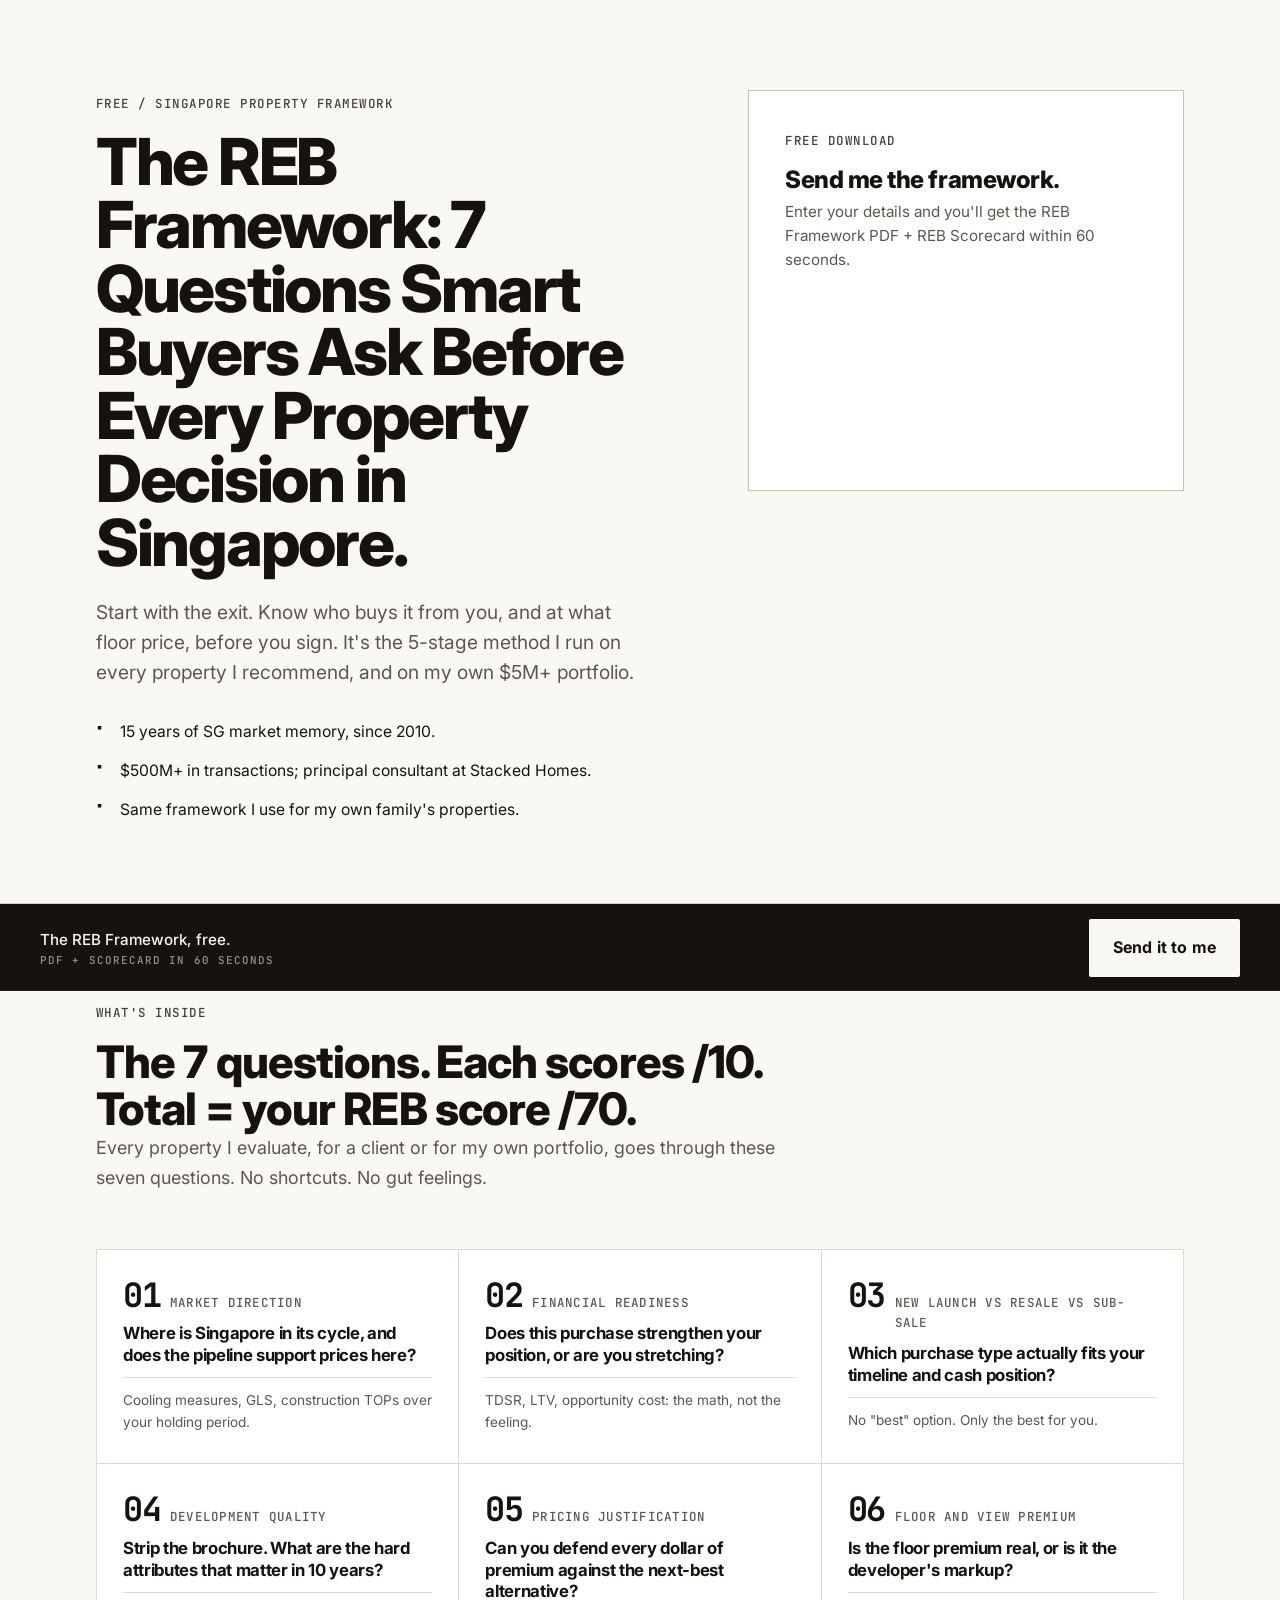
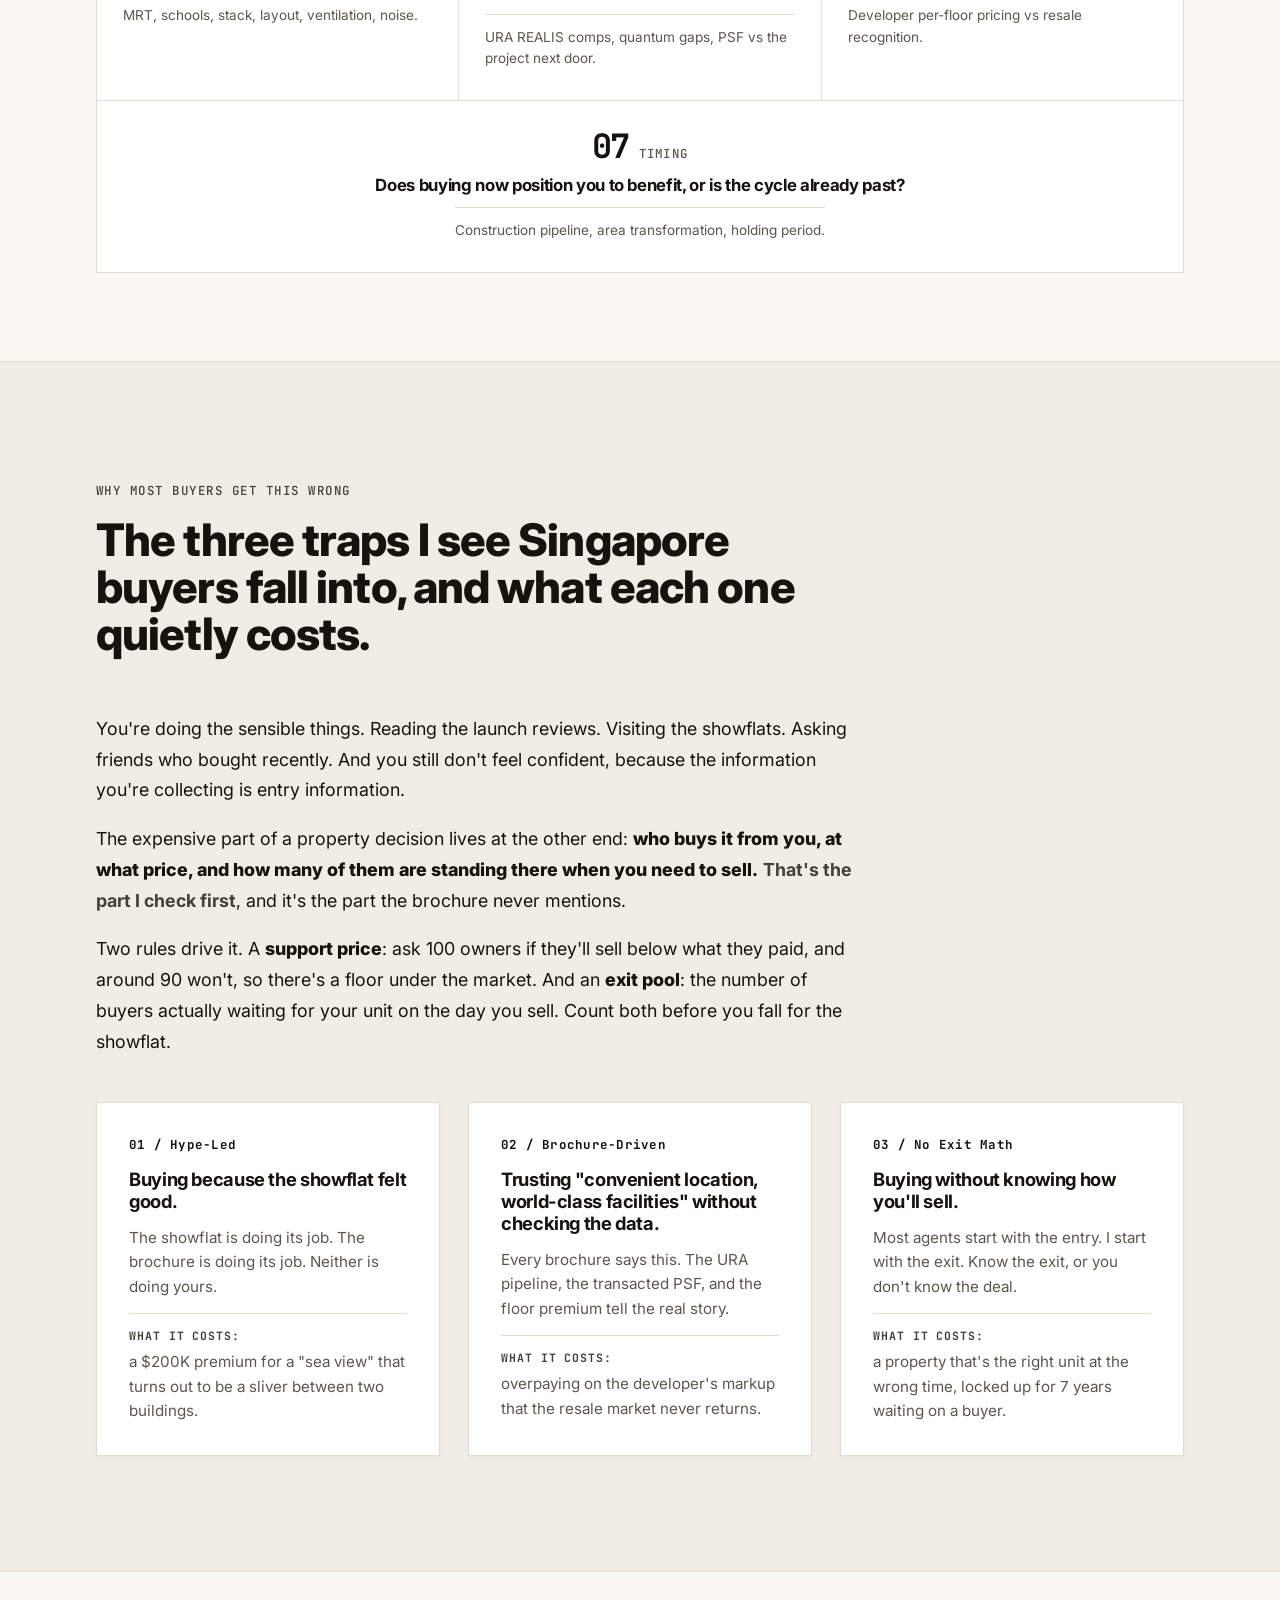
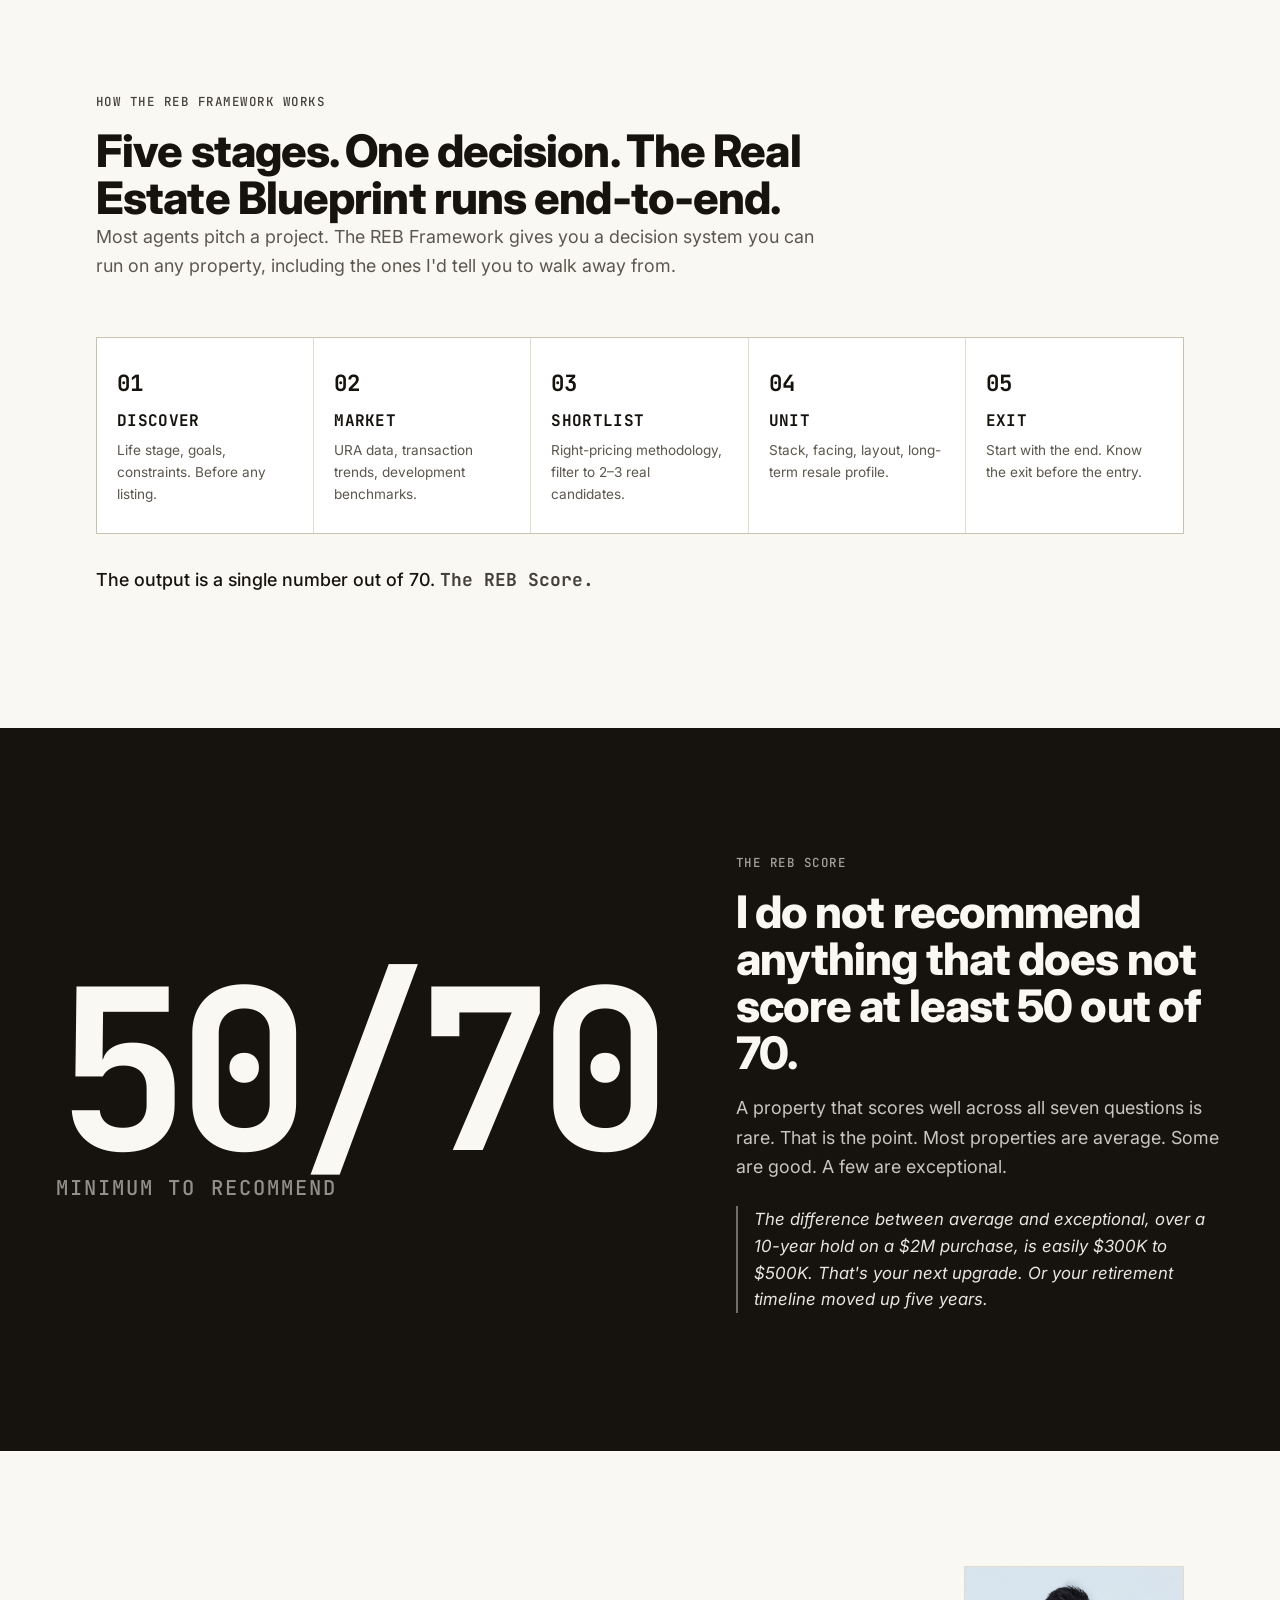
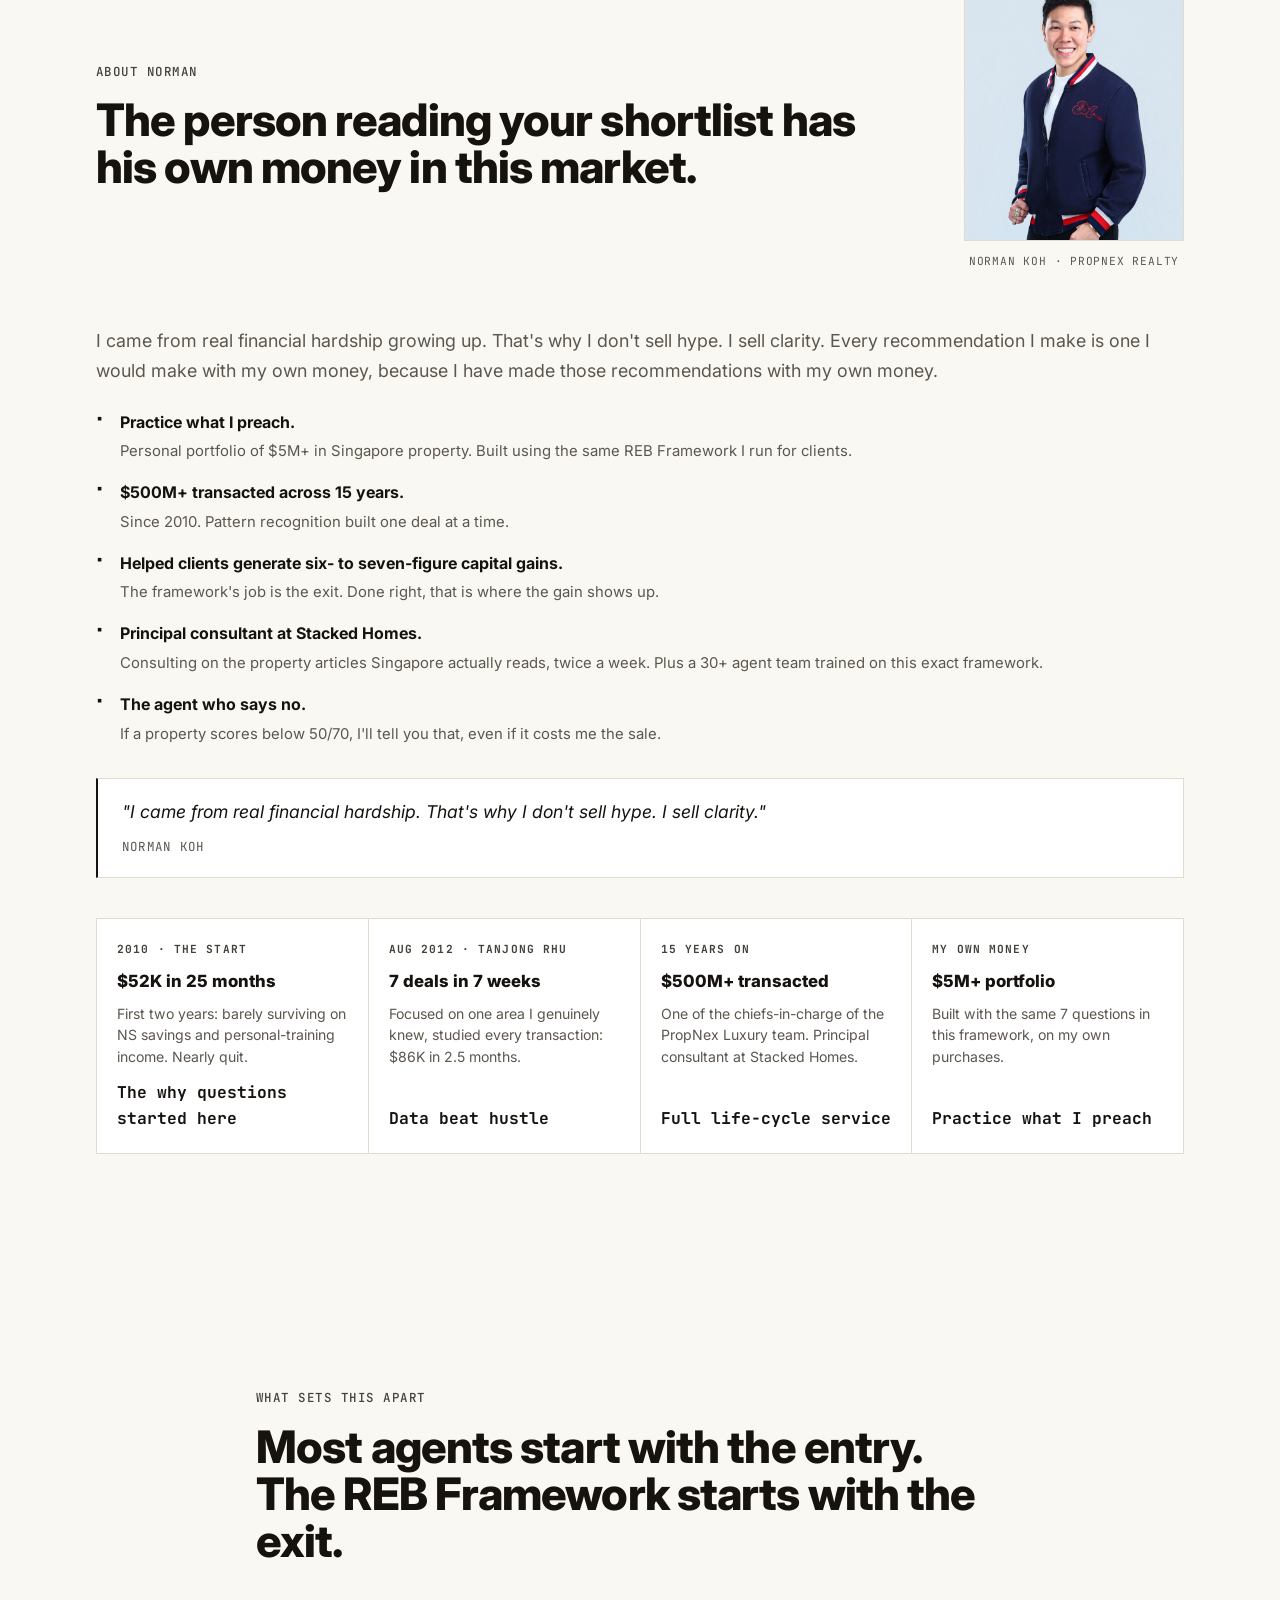
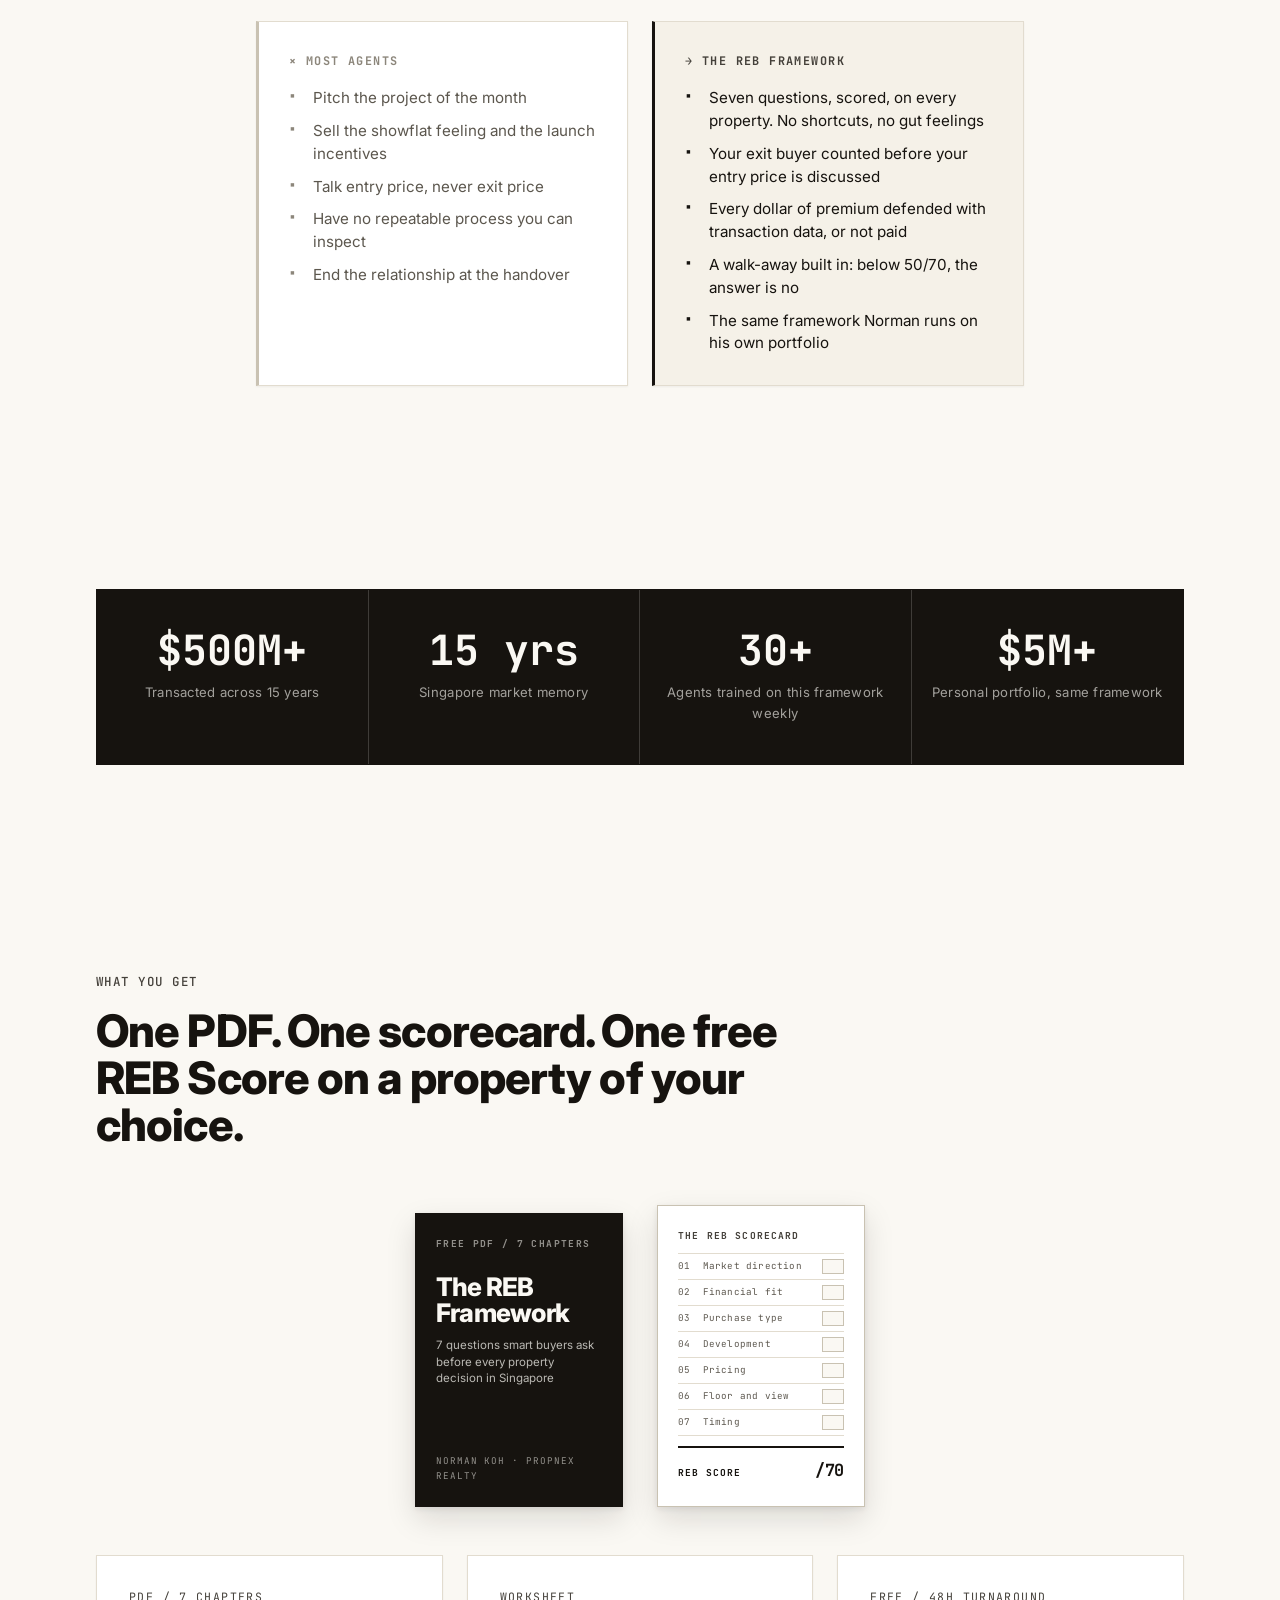
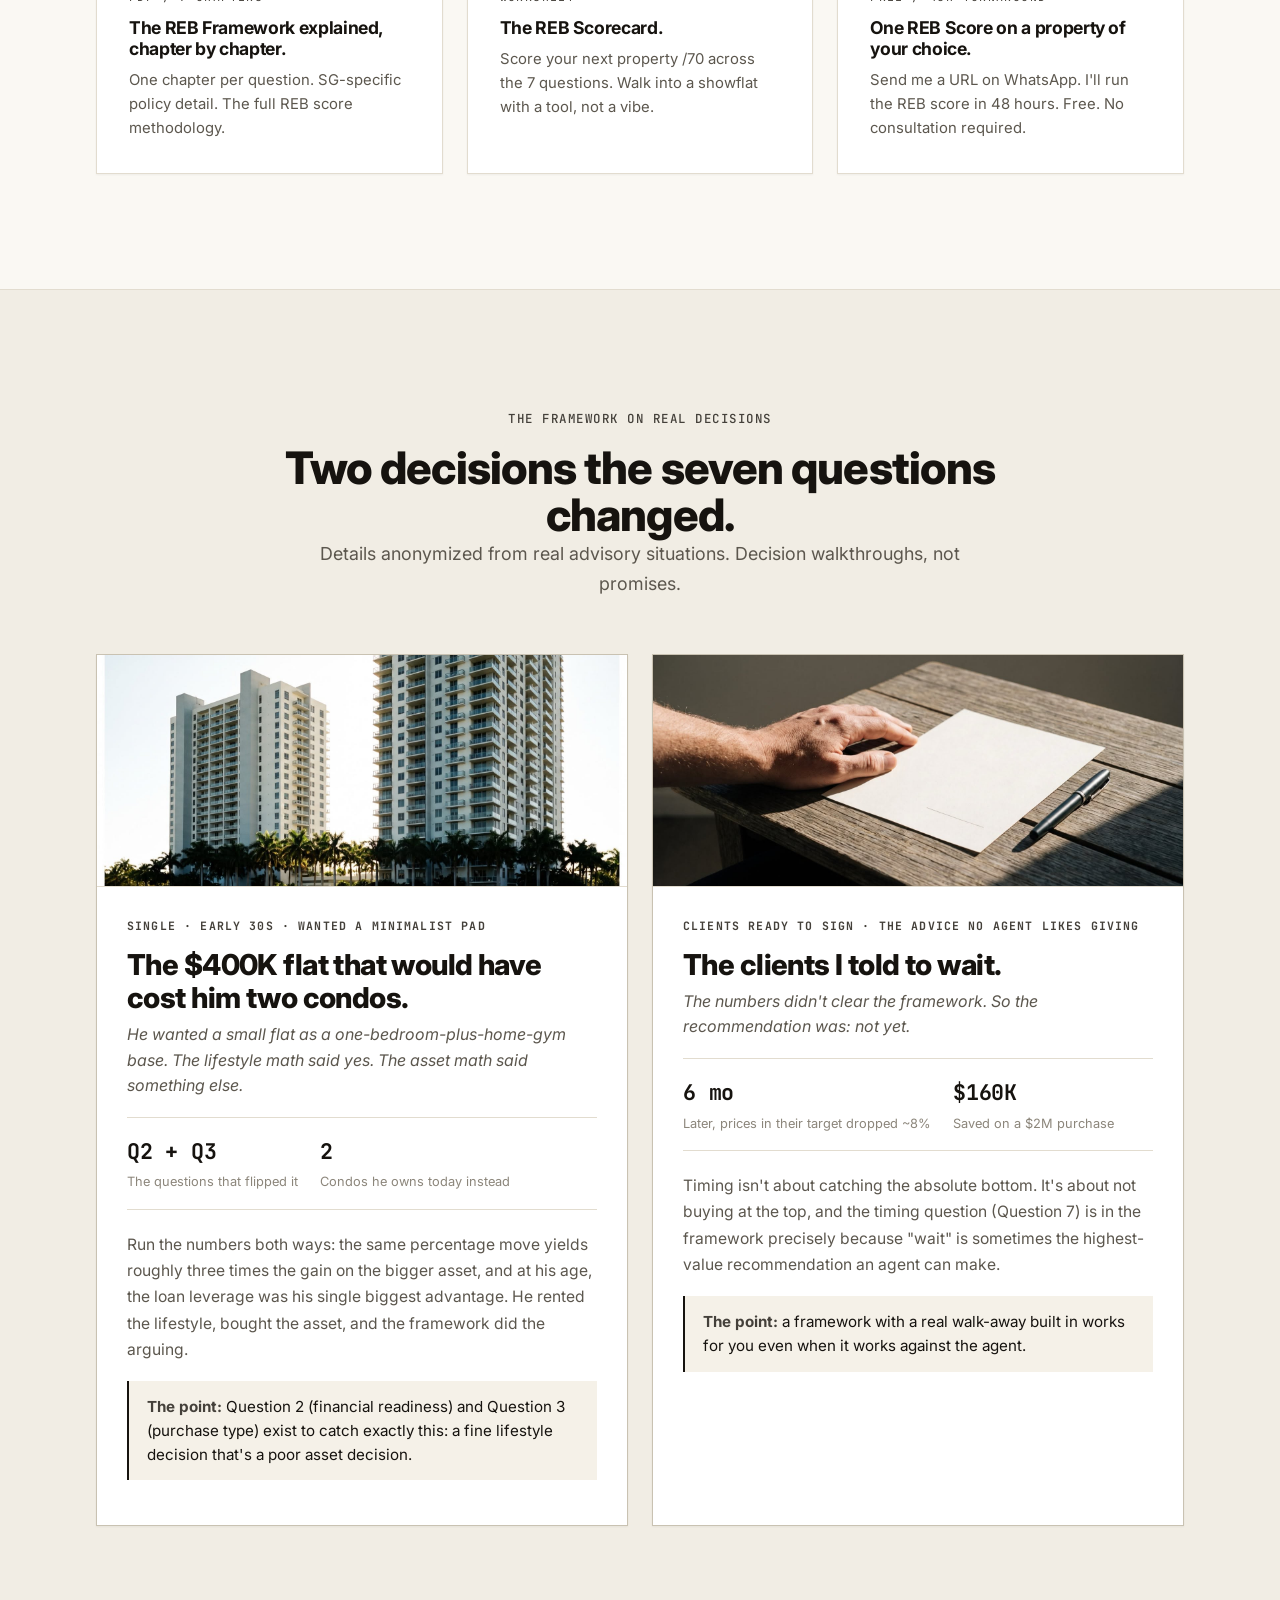
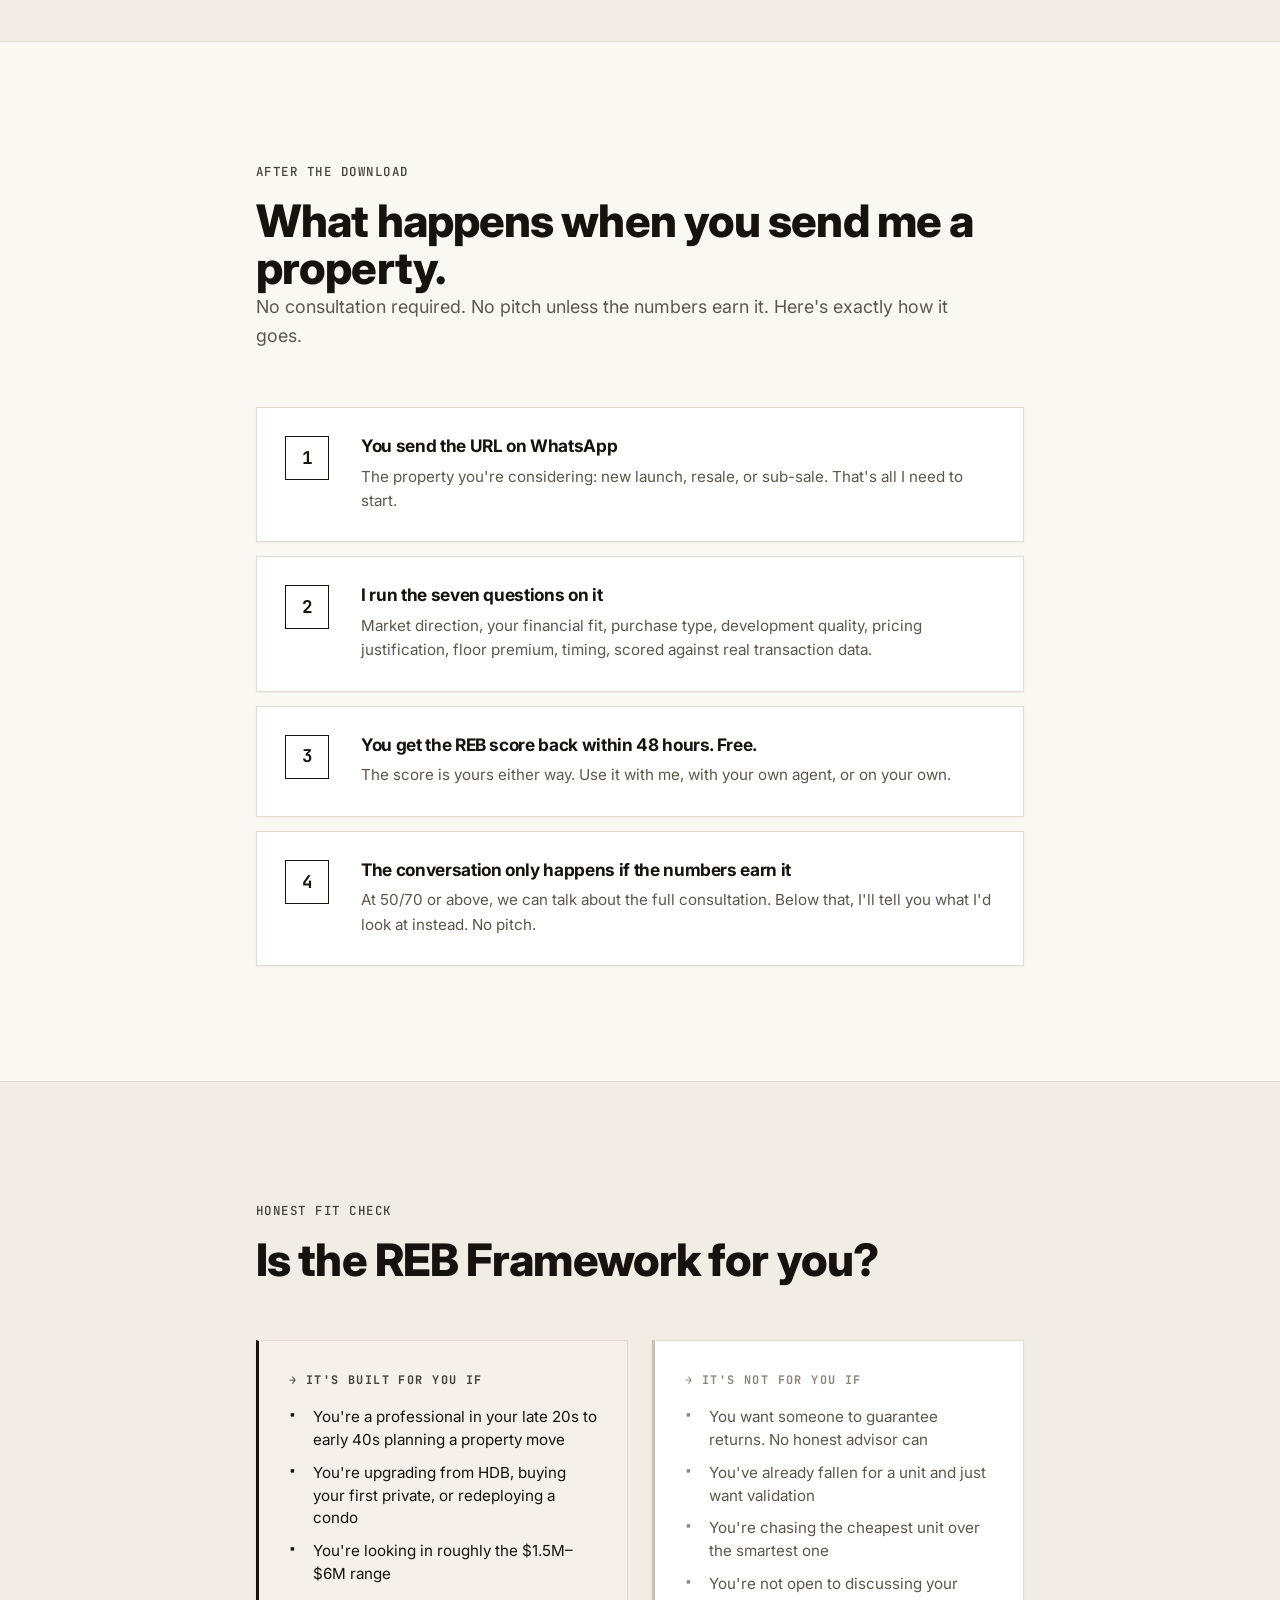
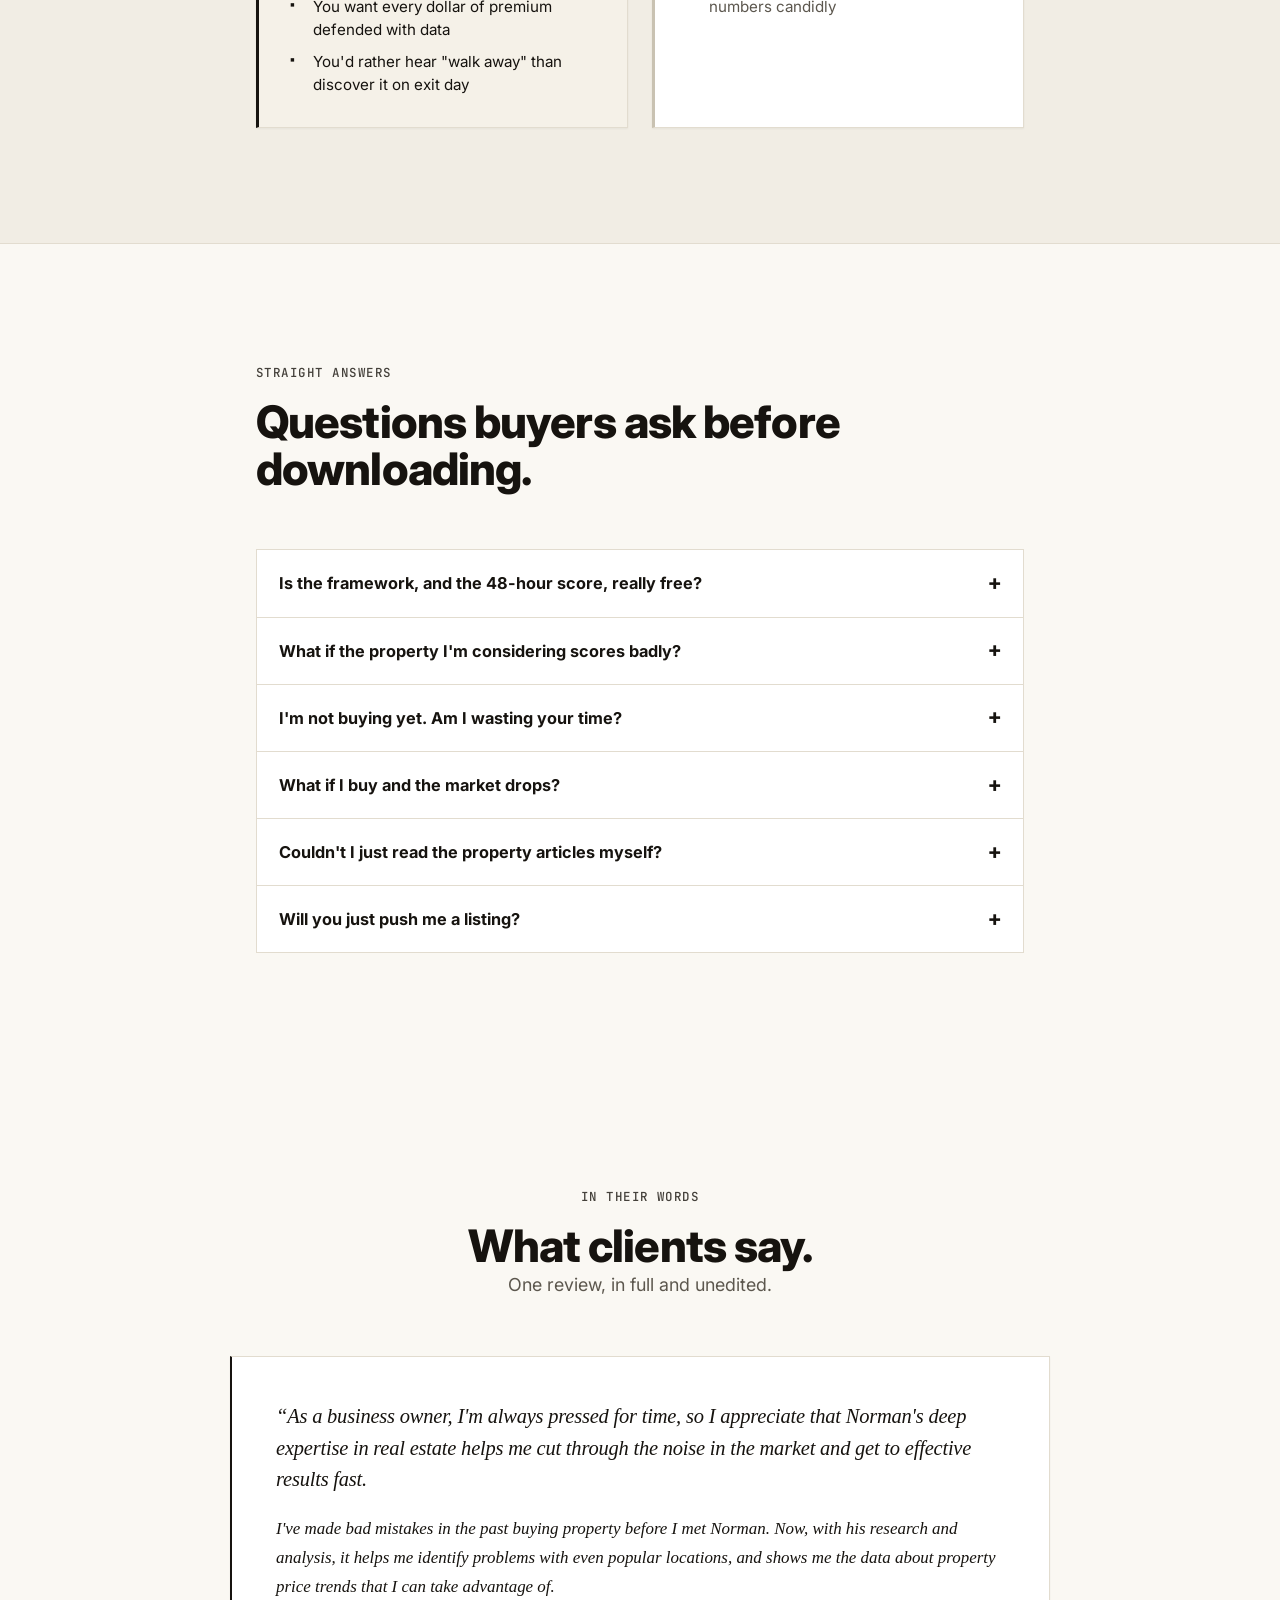
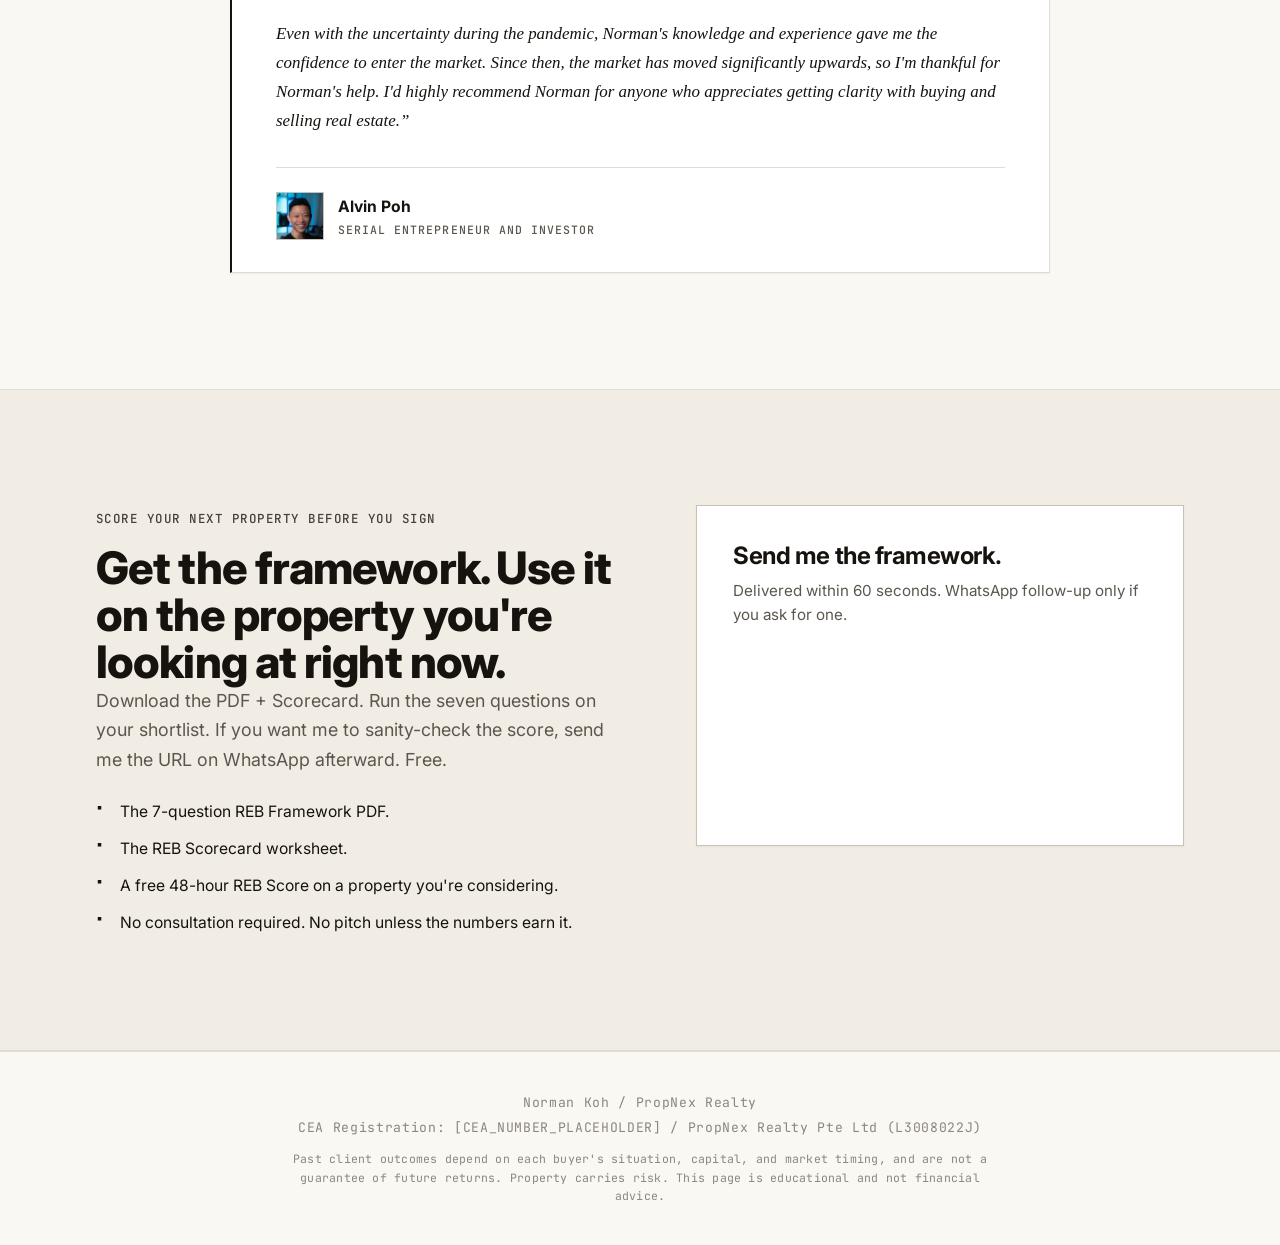
==== commit 5909f9d8: "Embed Amplifyyy REB form in place of custom lead forms Co-Authored-By: Claude Haiku 5.5 <noreply@ant" ====
--- a/index.html
+++ b/index.html
@@ -38,43 +38,26 @@
               Enter your details and you'll get the REB Framework PDF + REB Scorecard within 60 seconds.
             </p>
 
-            <!-- LIVE FORM: posts to /api/lead (anti-bot + geo gate) → GHL webhook. Do NOT replace with a GHL iframe embed — that bypasses the bot/geo protection. -->
-            <!-- GHL thank-you redirect should point to thank-you.html or the hosted equivalent. -->
-            <form action="thank-you.html" method="get" class="hero-form" data-lead-form novalidate>
-              <div class="field">
-                <label for="hero-first-name">First name</label>
-                <input id="hero-first-name" name="first_name" type="text" autocomplete="given-name" required>
-              </div>
-              <div class="field">
-                <label for="hero-email">Email</label>
-                <input id="hero-email" name="email" type="email" autocomplete="email" required>
-              </div>
-              <div class="field">
-                <label for="hero-phone">Phone (for the 48h REB Score on WhatsApp)</label>
-                <input id="hero-phone" name="phone" type="tel" autocomplete="tel" required>
-              </div>
-              <!-- Honeypot: hidden from humans; bots that fill it are rejected server-side. -->
-              <div class="hp-field" aria-hidden="true">
-                <label>Company<input type="text" name="company" tabindex="-1" autocomplete="off"></label>
-              </div>
-              <!-- Cloudflare Turnstile widget. Replace TURNSTILE_SITEKEY with the real sitekey before publish. -->
-              <div class="cf-turnstile" data-sitekey="TURNSTILE_SITEKEY" data-placeholder="TURNSTILE_SITEKEY" data-size="flexible"></div>
-              <button class="button primary full-width" type="submit">Send me the framework</button>
-              <div class="form-error">Pop in your name, a valid email, and a Singapore or Malaysia mobile.</div>
-              <p class="privacy-note">
-                Delivered within 60 seconds. Unsubscribe anytime.
-              </p>
-              <!-- Lead recovery: hidden until a submit actually fails, then revealed
-                   by showFallback() in form.js. Restored 2026-09-03 — it had been
-                   removed by mistake (the "troubleshoot" link Collen meant was
-                   Cloudflare Turnstile's error state, not this). Without it a broken
-                   form is a dead end and the lead is lost. -->
-              <div class="form-fallback" hidden>
-                Something didn't go through.
-                <a href="https://wa.me/65XXXXXXXX?text=Hi%20Norman%2C%20I%20tried%20to%20download%20the%20REB%20Framework%20but%20the%20form%20didn%27t%20go%20through.%20Could%20you%20send%20it%20to%20me%20directly%3F" data-placeholder="WHATSAPP_URL">Message me on WhatsApp</a>
-                and I'll send it to you directly.
-              </div>
-            </form>
+            <!-- GHL form embed (Amplifyyy) -->
+            <iframe
+                src="https://link.amplifyyy.com/widget/form/KCtcd1sFu32GcqWP3XkM"
+                style="width:100%;height:100%;border:none;border-radius:8px"
+                id="inline-KCtcd1sFu32GcqWP3XkM"
+                data-layout="{'id':'INLINE'}"
+                data-trigger-type="alwaysShow"
+                data-trigger-value=""
+                data-activation-type="alwaysActivated"
+                data-activation-value=""
+                data-deactivation-type="neverDeactivate"
+                data-deactivation-value=""
+                data-form-name="REB"
+                data-height="473"
+                data-layout-iframe-id="inline-KCtcd1sFu32GcqWP3XkM"
+                data-form-id="KCtcd1sFu32GcqWP3XkM"
+                data-cookie-consent="true"
+                data-cookie-consent-provider="auto"
+                title="REB"
+              ></iframe>
           </aside>
         </div>
       </section>
@@ -621,43 +604,26 @@
                 Delivered within 60 seconds. WhatsApp follow-up only if you ask for one.
               </p>
 
-              <!-- LIVE FORM: posts to /api/lead (anti-bot + geo gate) → GHL webhook. Do NOT replace with a GHL iframe embed — that bypasses the bot/geo protection. -->
-              <!-- GHL thank-you redirect should point to thank-you.html or the hosted equivalent. -->
-              <form action="thank-you.html" method="get" data-lead-form novalidate>
-                <div class="field">
-                  <label for="first-name">First name</label>
-                  <input id="first-name" name="first_name" type="text" autocomplete="given-name" required>
-                </div>
-                <div class="field">
-                  <label for="email">Email</label>
-                  <input id="email" name="email" type="email" autocomplete="email" required>
-                </div>
-                <div class="field">
-                  <label for="phone">Phone (for the 48h REB Score on WhatsApp)</label>
-                  <input id="phone" name="phone" type="tel" autocomplete="tel" required>
-                </div>
-                <!-- Honeypot: hidden from humans; bots that fill it are rejected server-side. -->
-                <div class="hp-field" aria-hidden="true">
-                  <label>Company<input type="text" name="company" tabindex="-1" autocomplete="off"></label>
-                </div>
-                <!-- Cloudflare Turnstile widget. Replace TURNSTILE_SITEKEY with the real sitekey before publish. -->
-                <div class="cf-turnstile" data-sitekey="TURNSTILE_SITEKEY" data-placeholder="TURNSTILE_SITEKEY" data-size="flexible"></div>
-                <button class="button primary full-width" type="submit">Send me the framework</button>
-                <div class="form-error">Pop in your name, a valid email, and a Singapore or Malaysia mobile.</div>
-                <p class="privacy-note">
-                  Delivered within 60 seconds. Unsubscribe anytime.
-                </p>
-              <!-- Lead recovery: hidden until a submit actually fails, then revealed
-                   by showFallback() in form.js. Restored 2026-09-03 — it had been
-                   removed by mistake (the "troubleshoot" link Collen meant was
-                   Cloudflare Turnstile's error state, not this). Without it a broken
-                   form is a dead end and the lead is lost. -->
-              <div class="form-fallback" hidden>
-                Something didn't go through.
-                <a href="https://wa.me/65XXXXXXXX?text=Hi%20Norman%2C%20I%20tried%20to%20download%20the%20REB%20Framework%20but%20the%20form%20didn%27t%20go%20through.%20Could%20you%20send%20it%20to%20me%20directly%3F" data-placeholder="WHATSAPP_URL">Message me on WhatsApp</a>
-                and I'll send it to you directly.
-              </div>
-              </form>
+              <!-- GHL form embed (Amplifyyy) -->
+            <iframe
+                src="https://link.amplifyyy.com/widget/form/KCtcd1sFu32GcqWP3XkM"
+                style="width:100%;height:100%;border:none;border-radius:8px"
+                id="inline-KCtcd1sFu32GcqWP3XkM"
+                data-layout="{'id':'INLINE'}"
+                data-trigger-type="alwaysShow"
+                data-trigger-value=""
+                data-activation-type="alwaysActivated"
+                data-activation-value=""
+                data-deactivation-type="neverDeactivate"
+                data-deactivation-value=""
+                data-form-name="REB"
+                data-height="473"
+                data-layout-iframe-id="inline-KCtcd1sFu32GcqWP3XkM"
+                data-form-id="KCtcd1sFu32GcqWP3XkM"
+                data-cookie-consent="true"
+                data-cookie-consent-provider="auto"
+                title="REB"
+              ></iframe>
             </div>
           </div>
         </div>
@@ -684,6 +650,7 @@
       <a class="button primary" href="#download">Send it to me</a>
     </div>
 
-    <script src="/form.js"></script>
-  </body>
+    
+      <script src="https://link.amplifyyy.com/js/form_embed.js"></script>
+</body>
 </html>
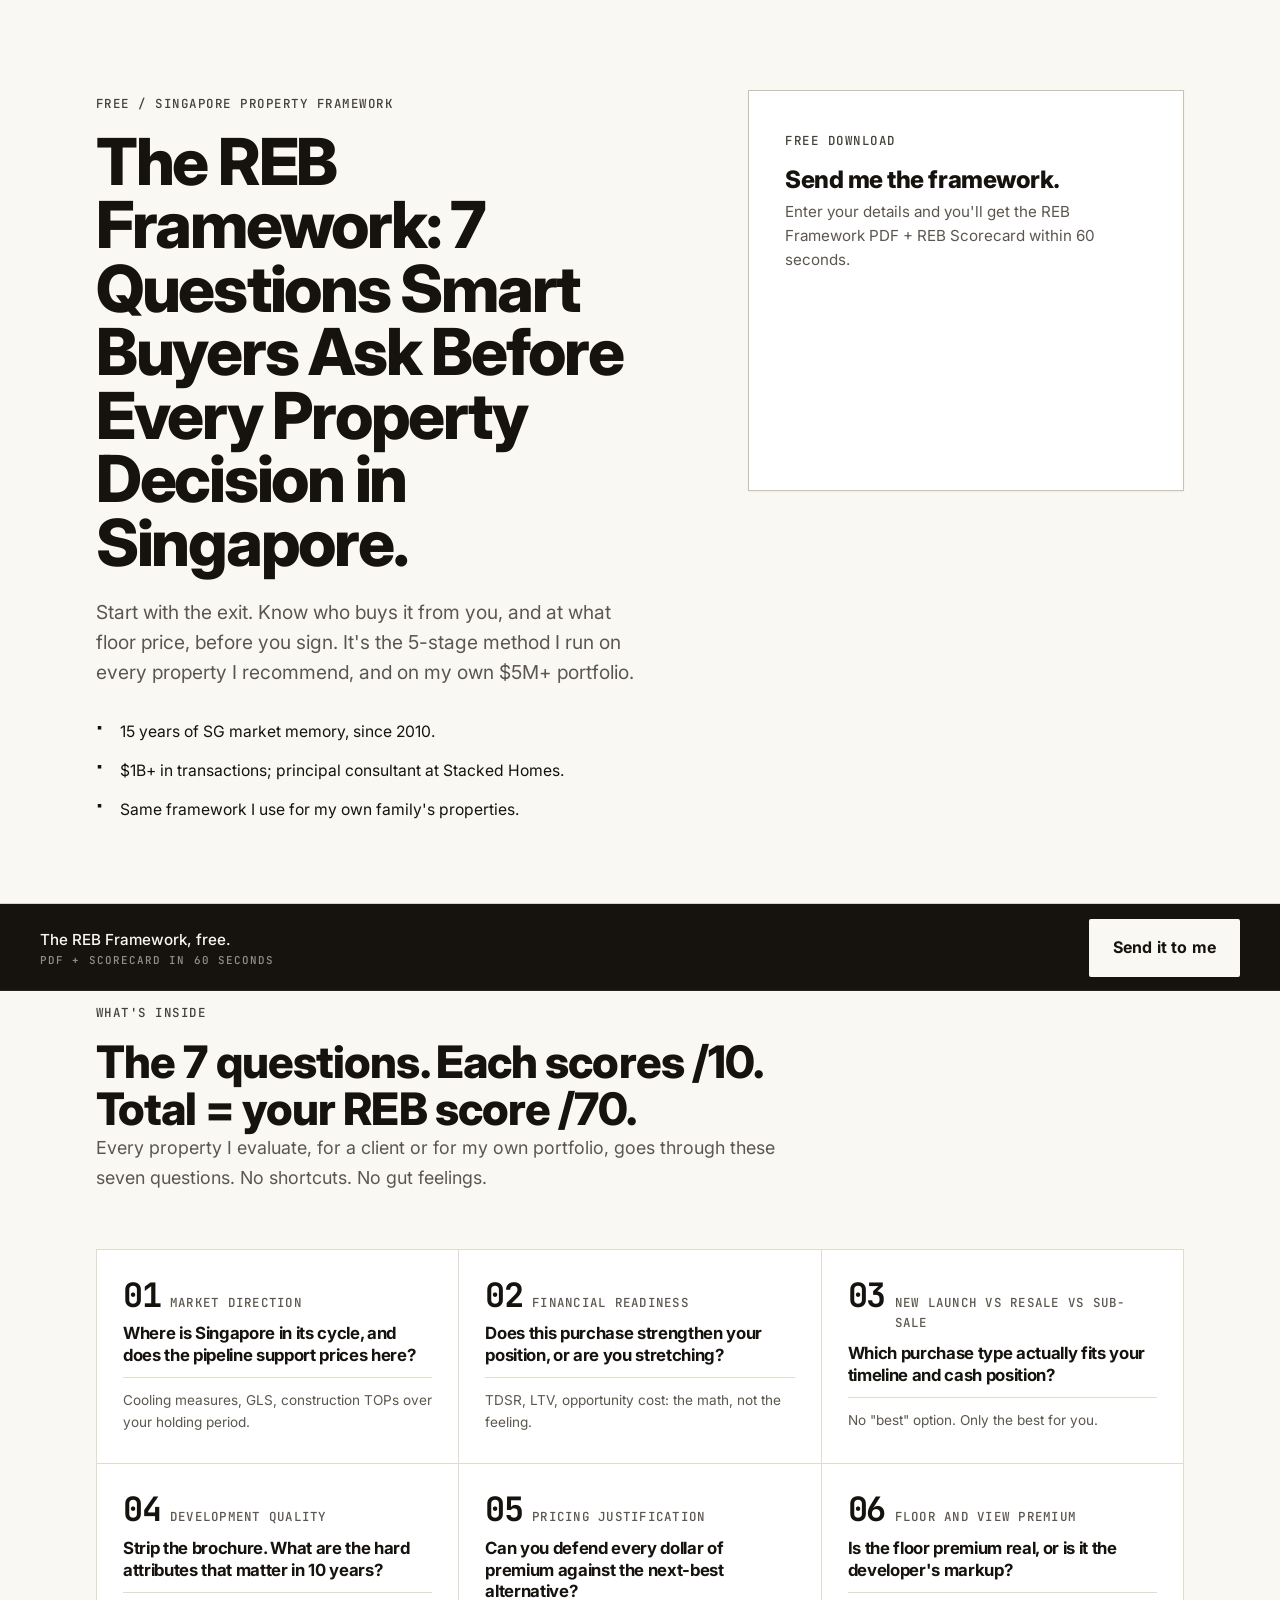
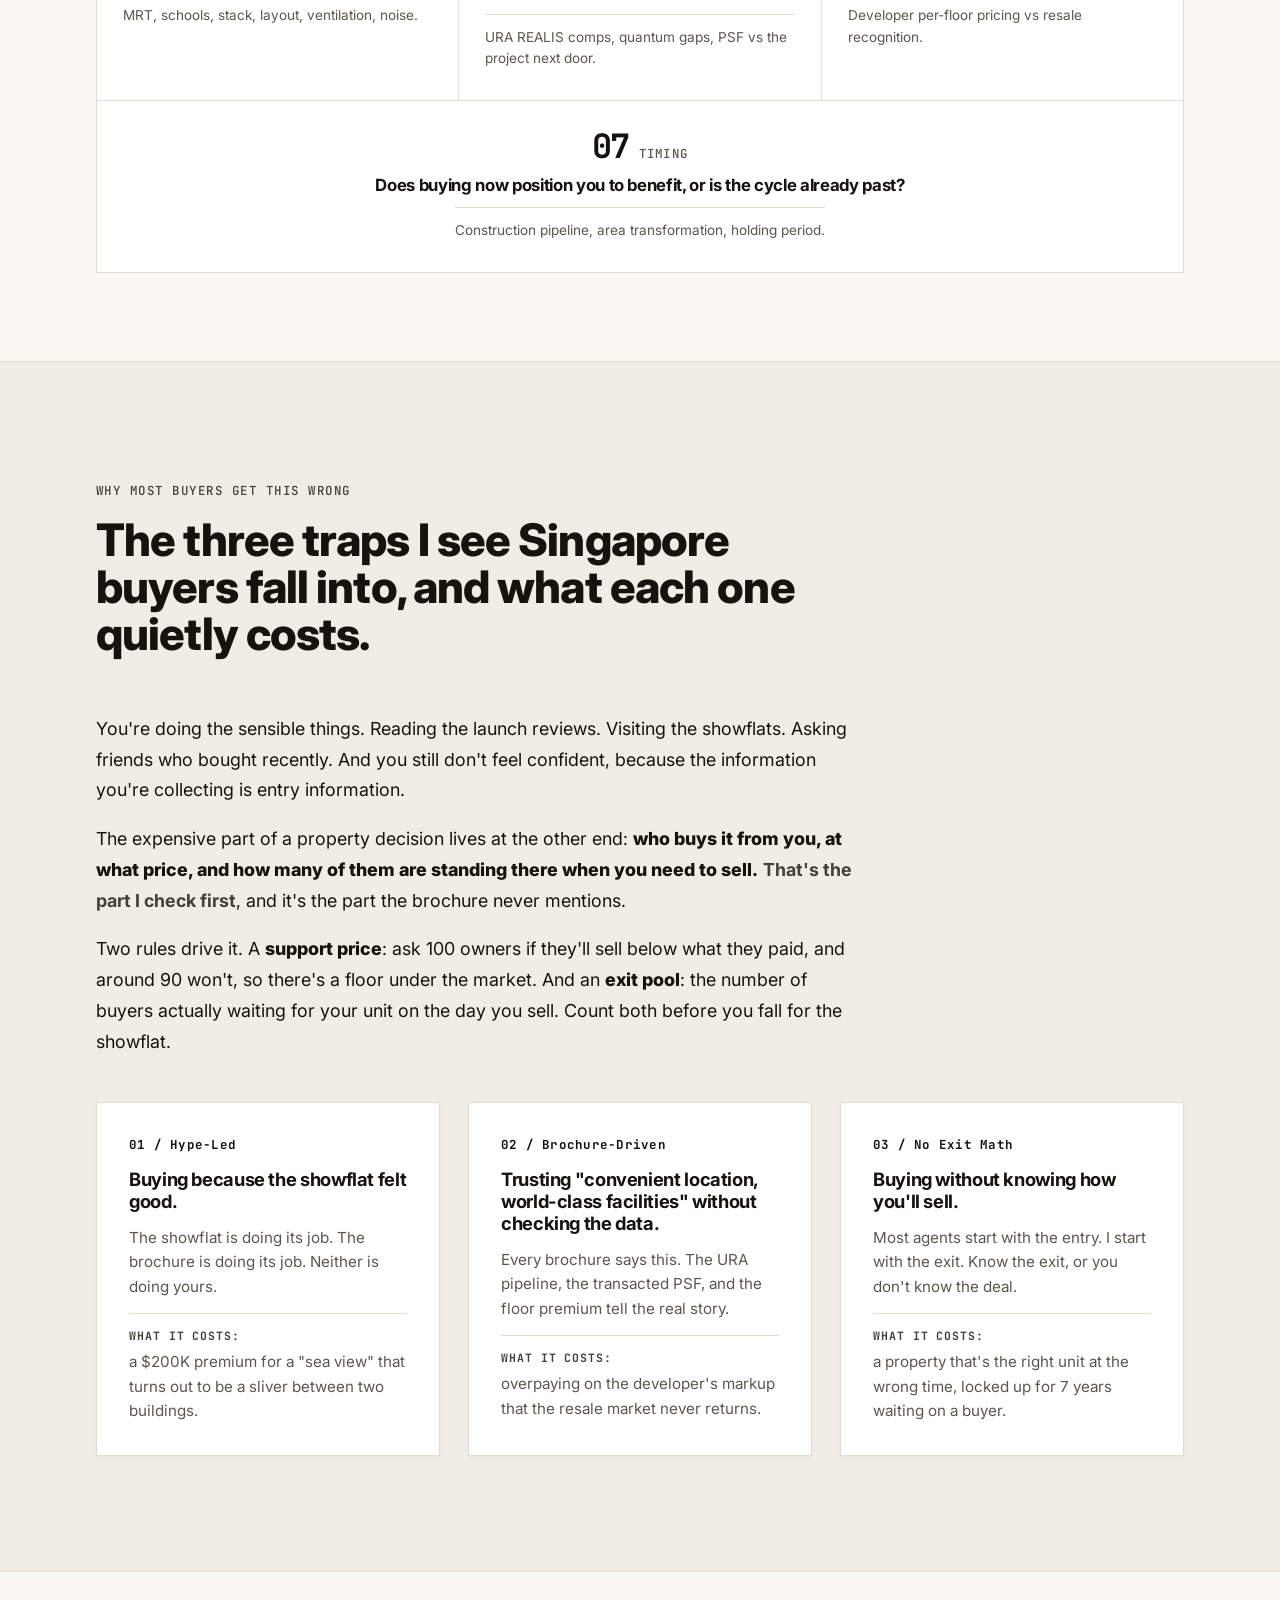
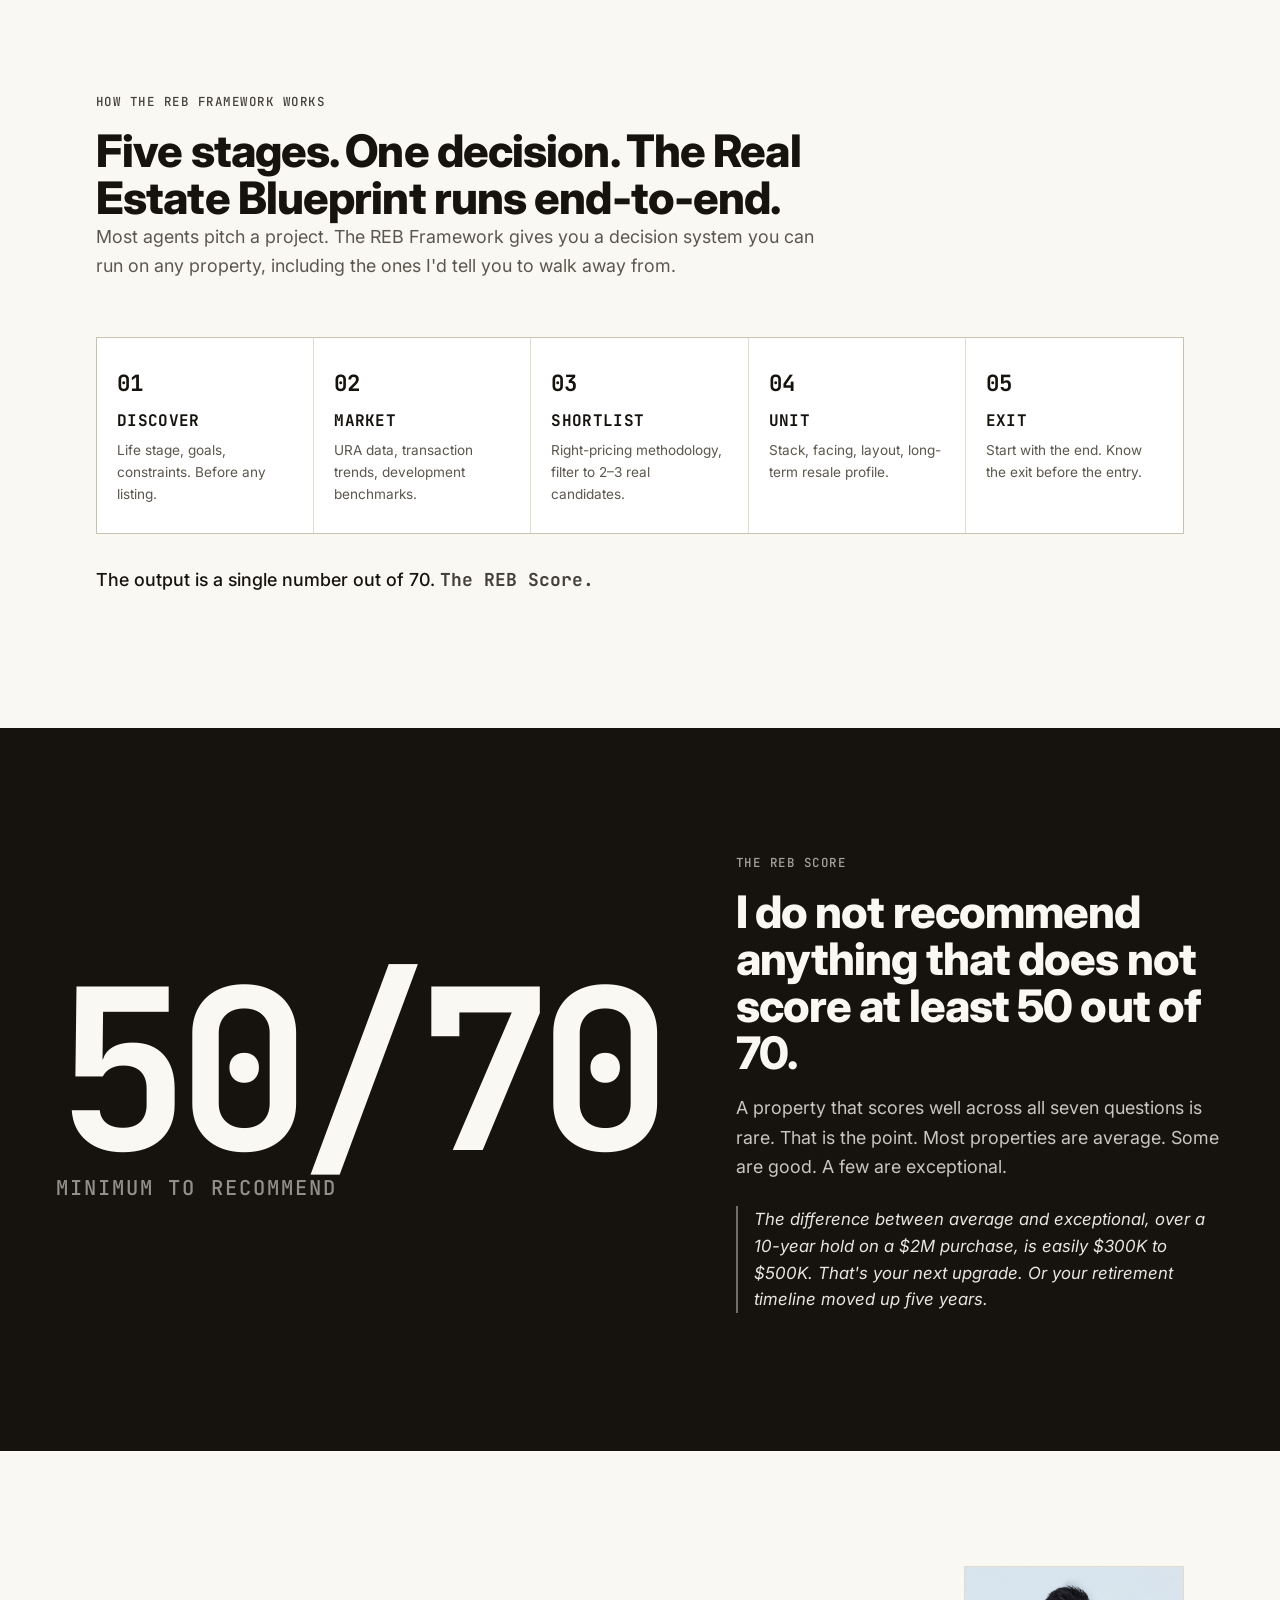
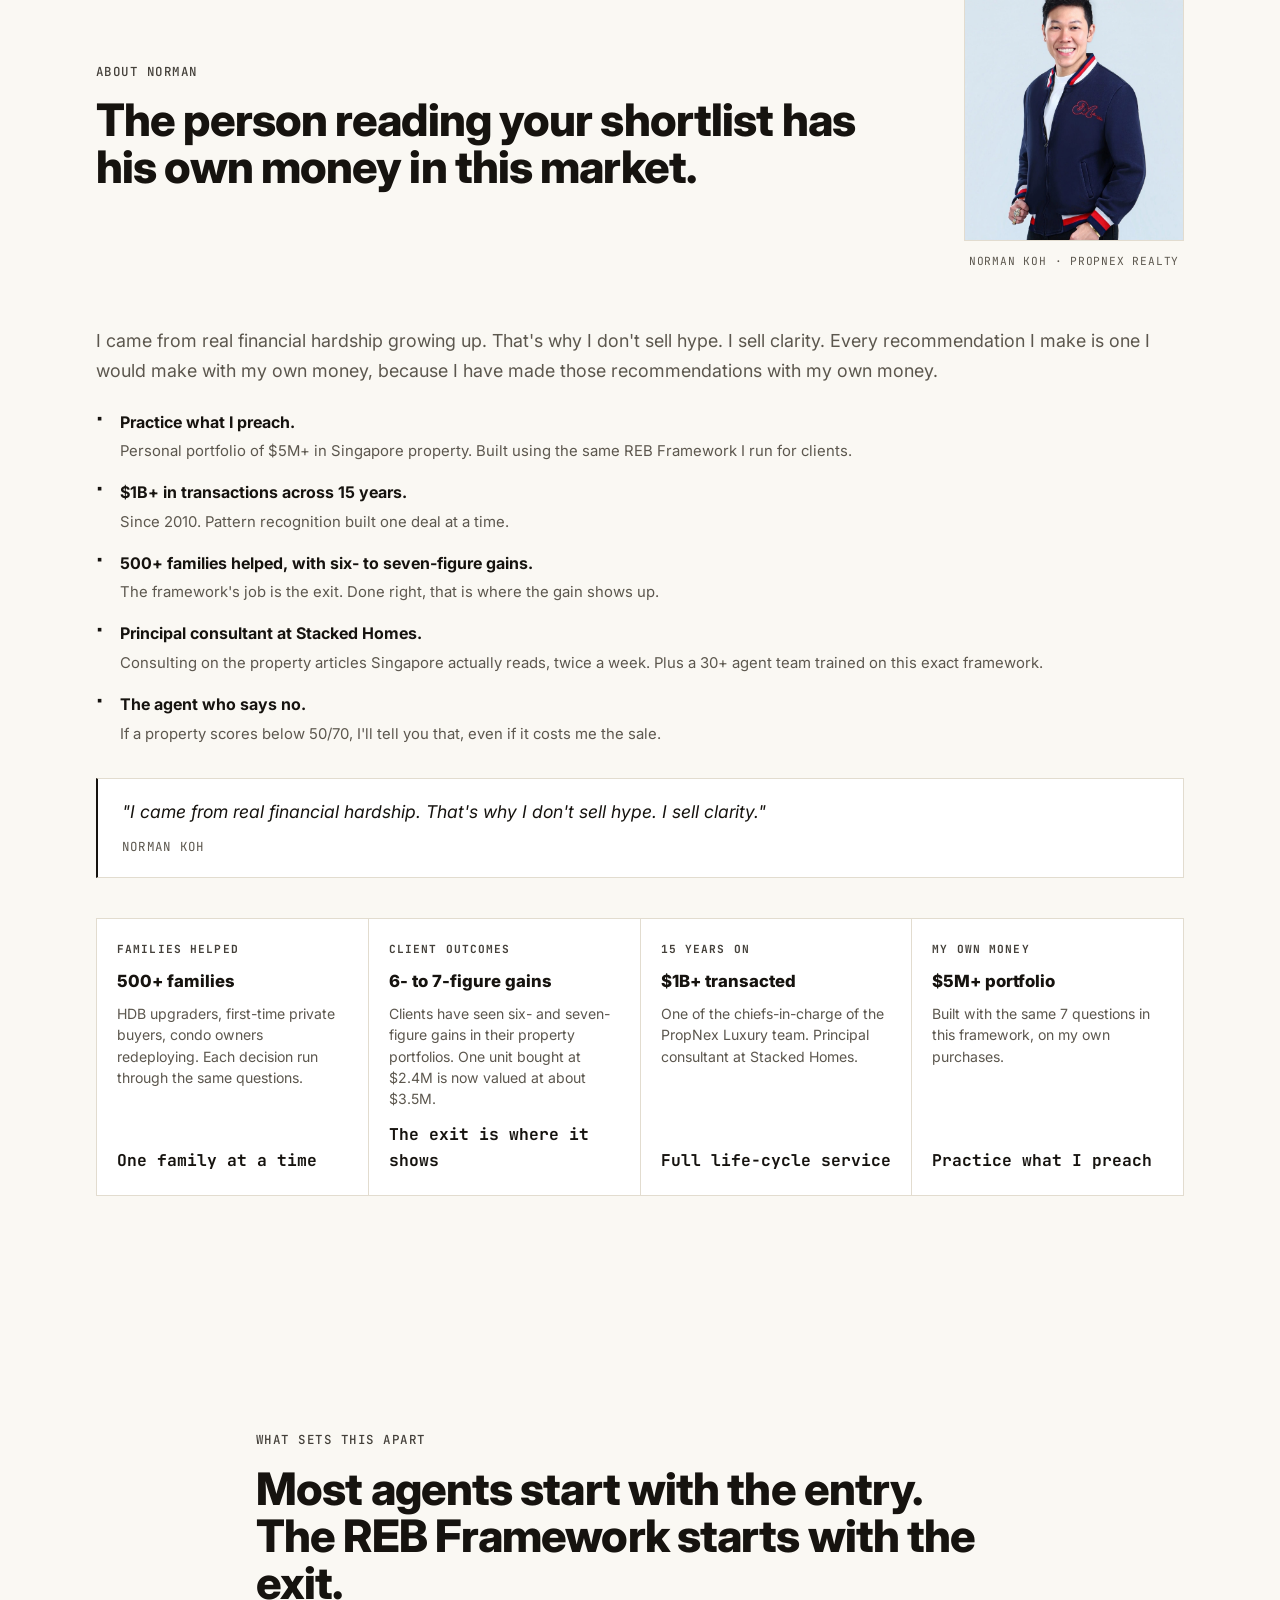
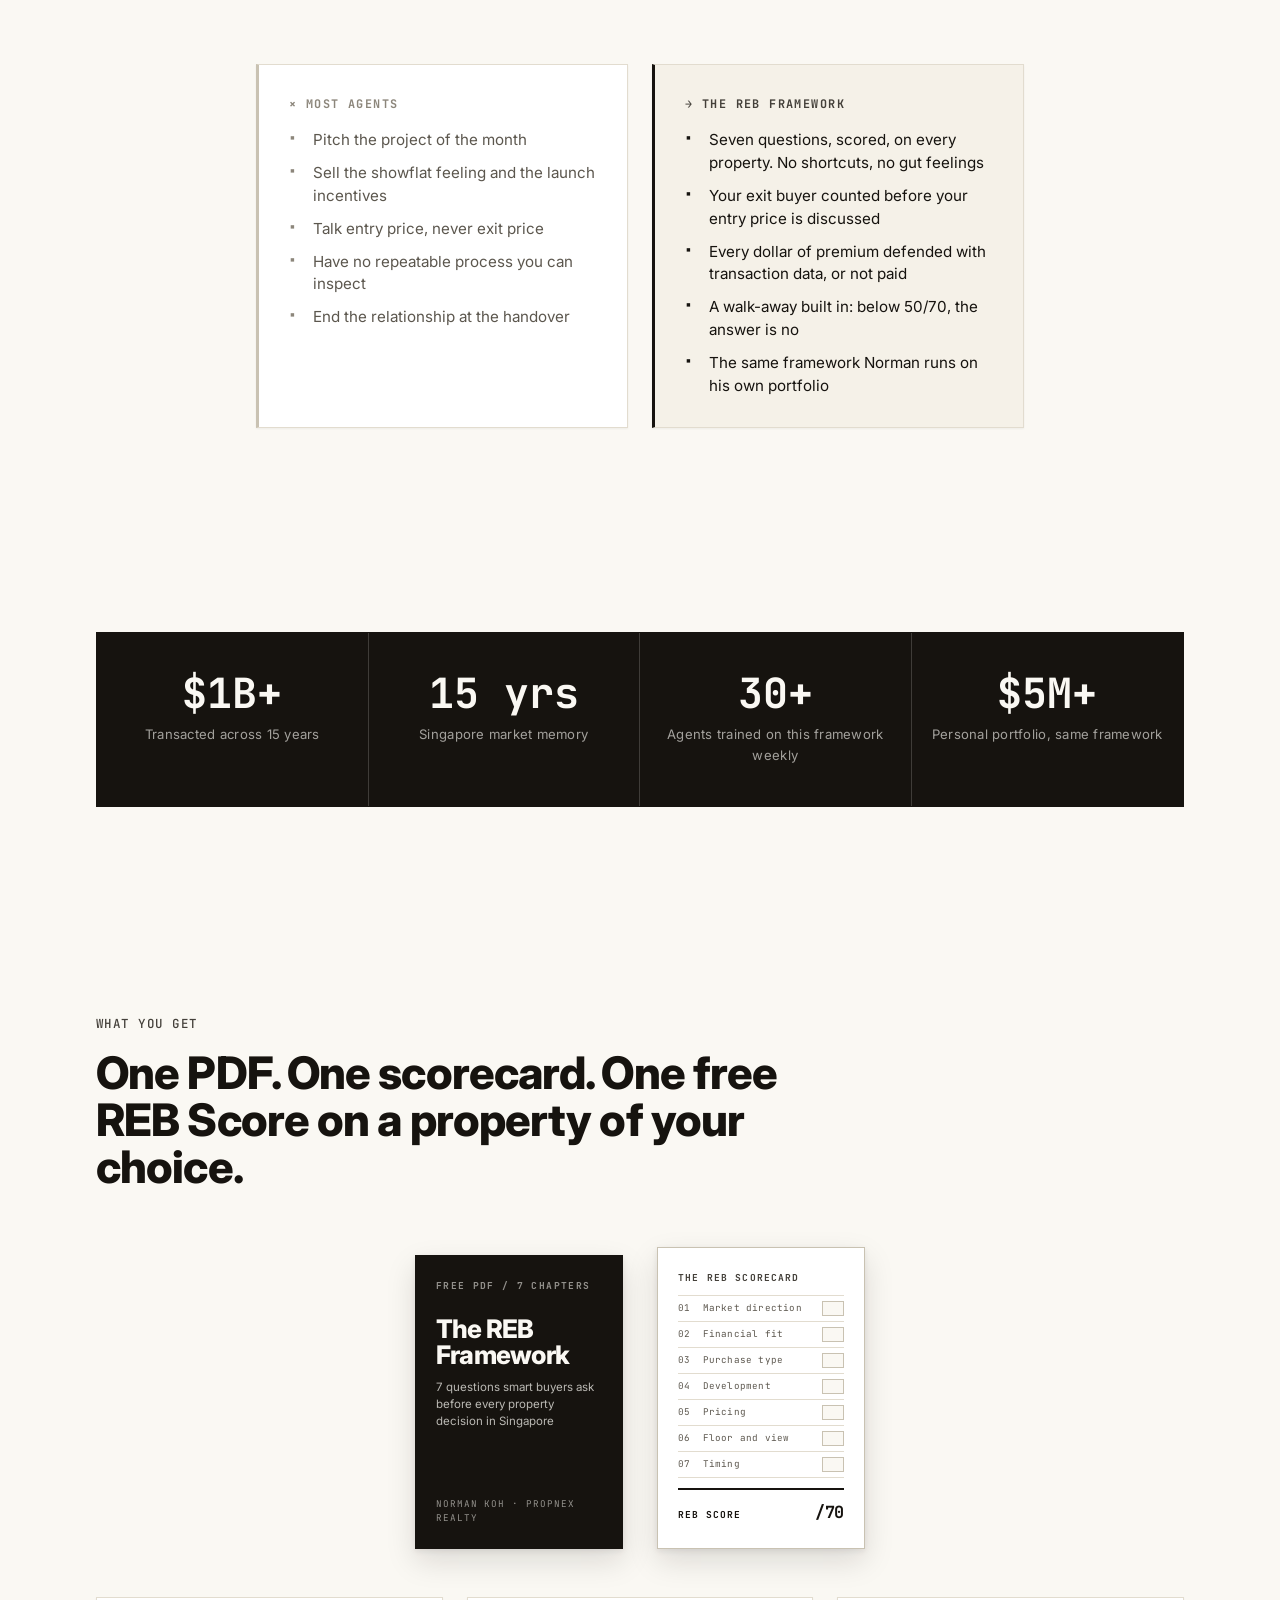
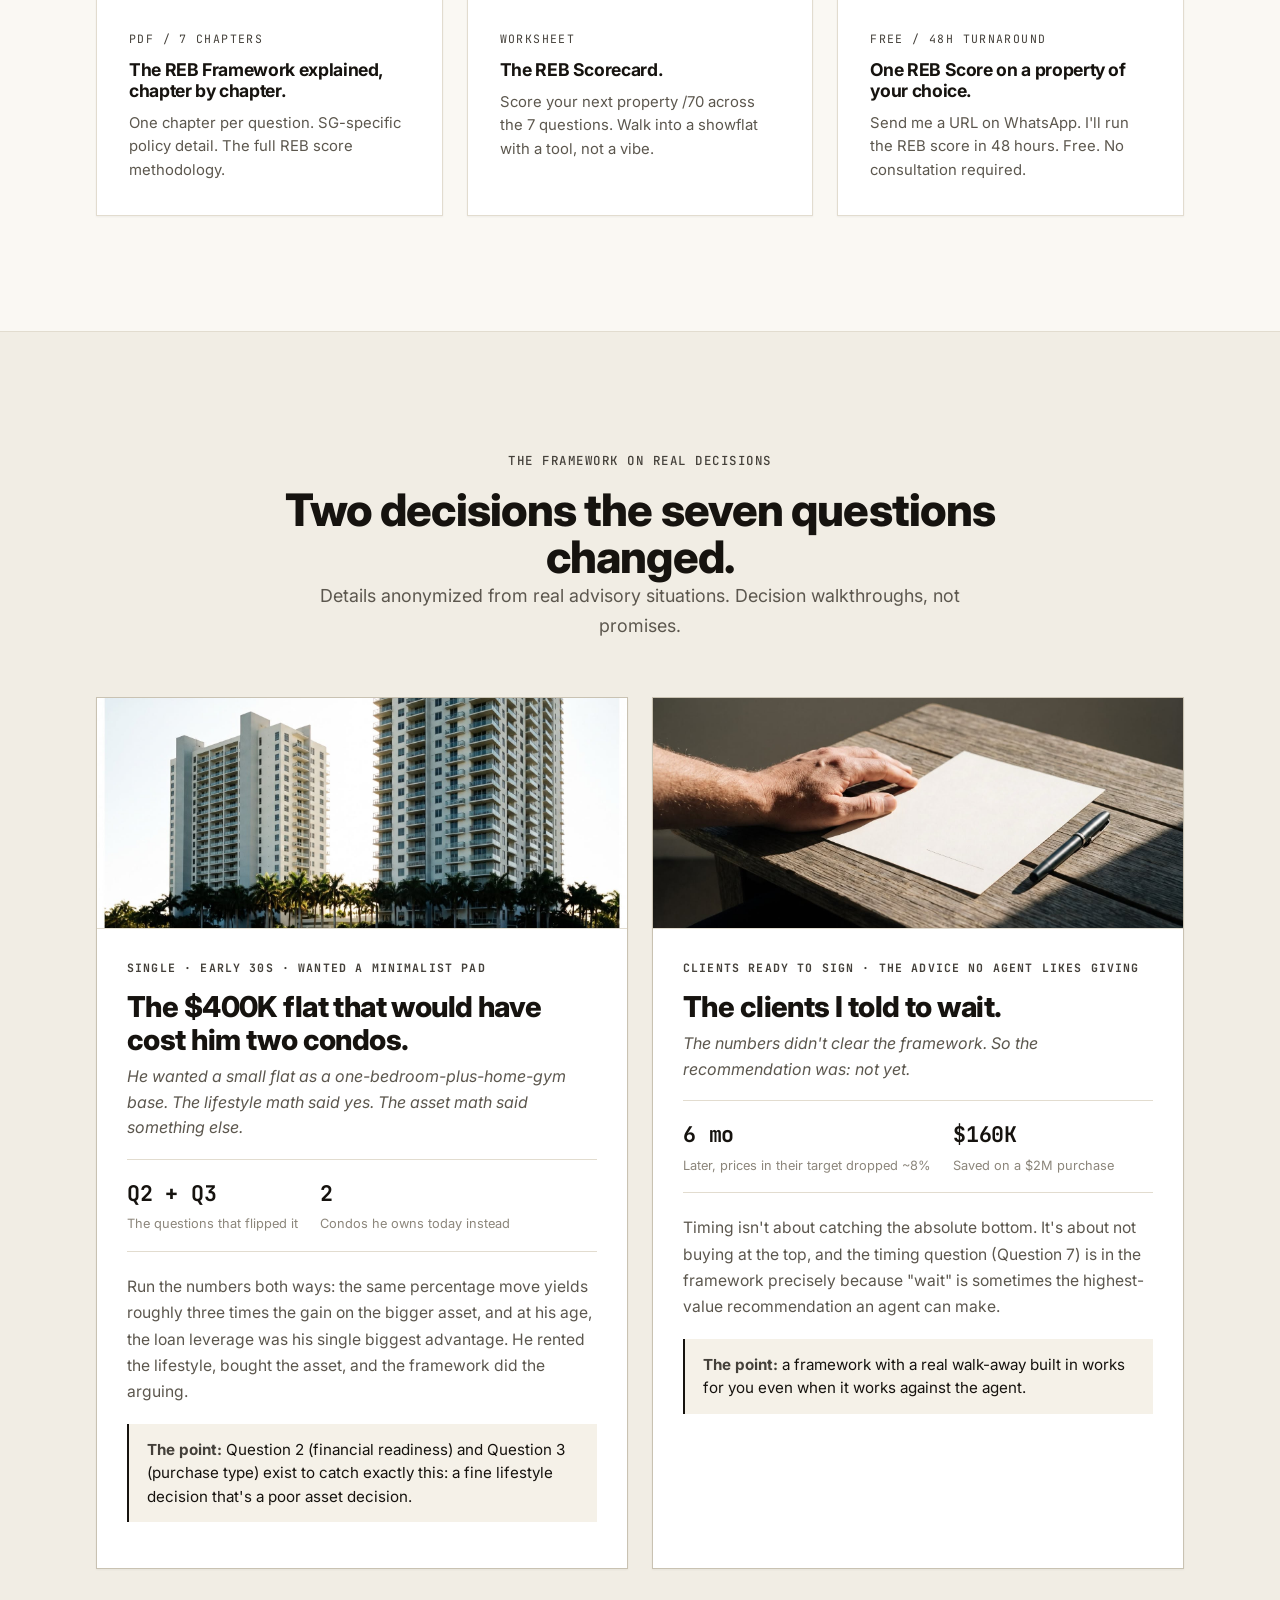
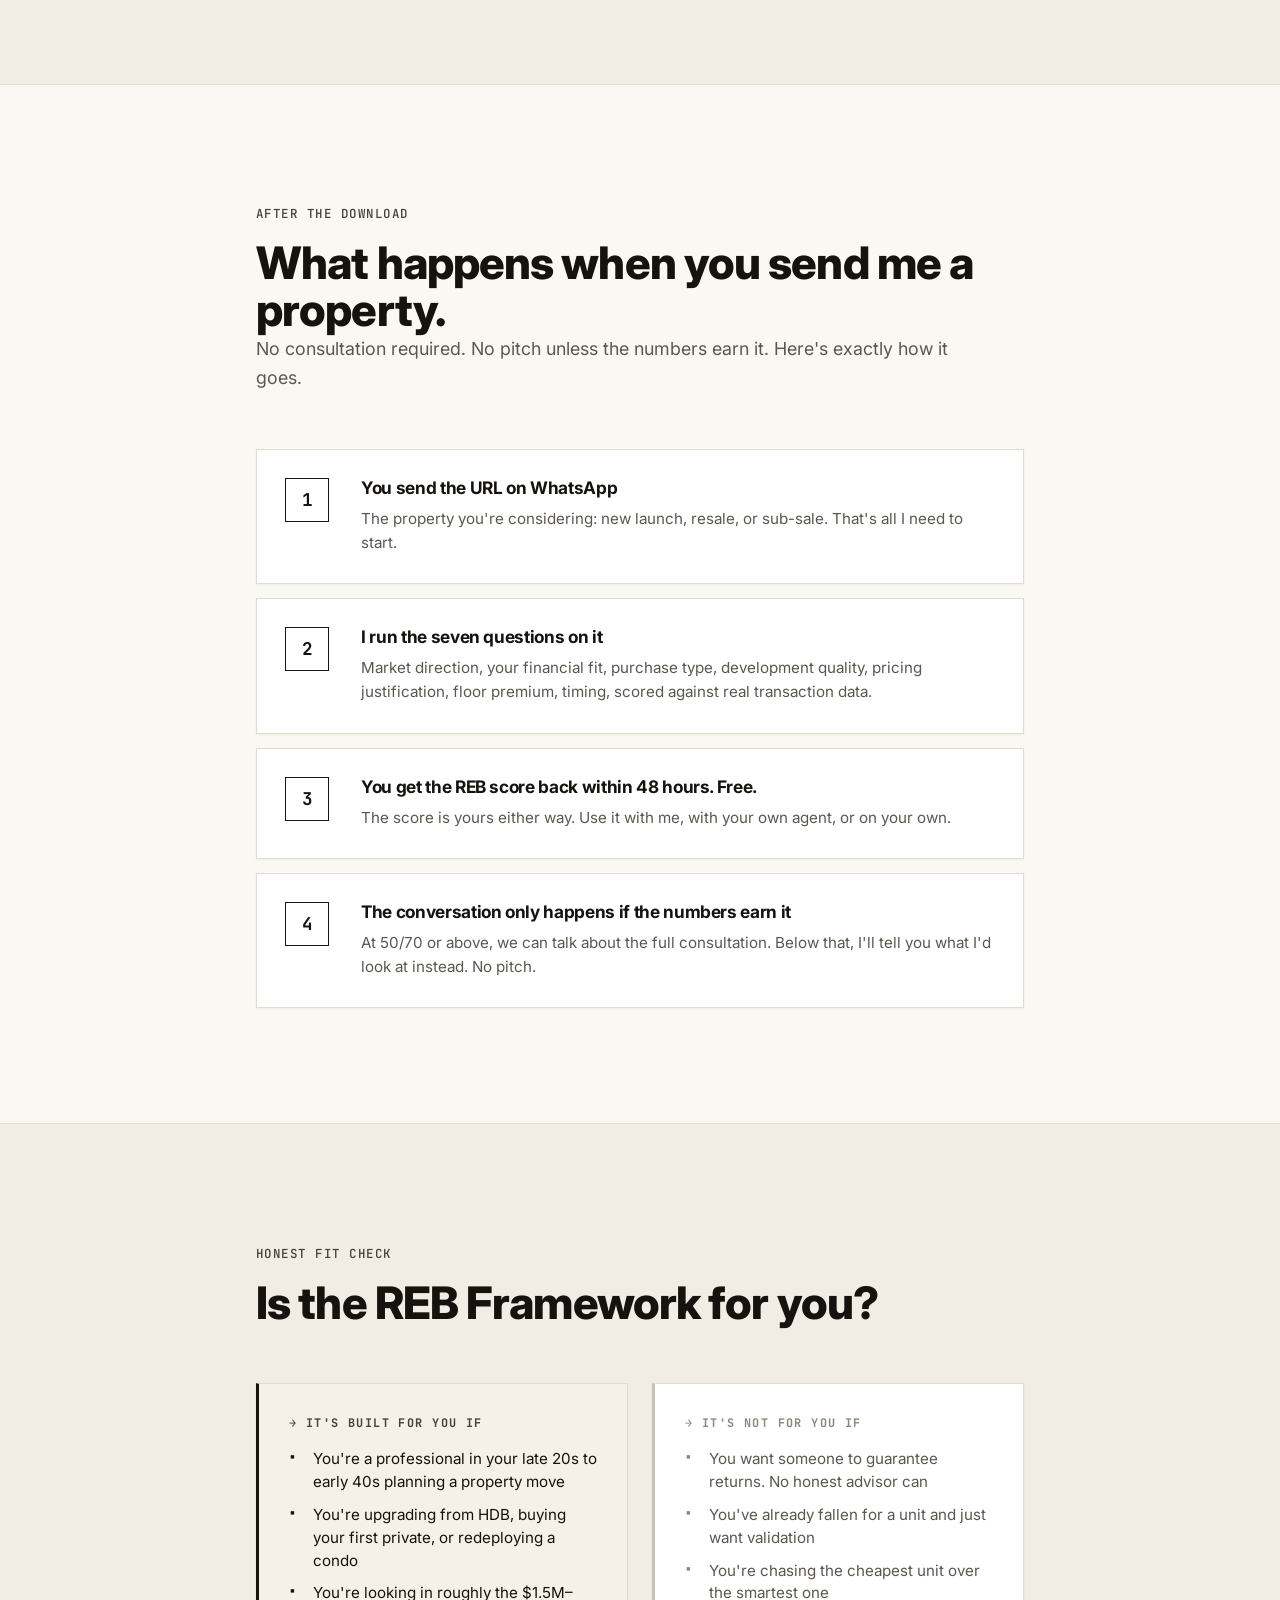
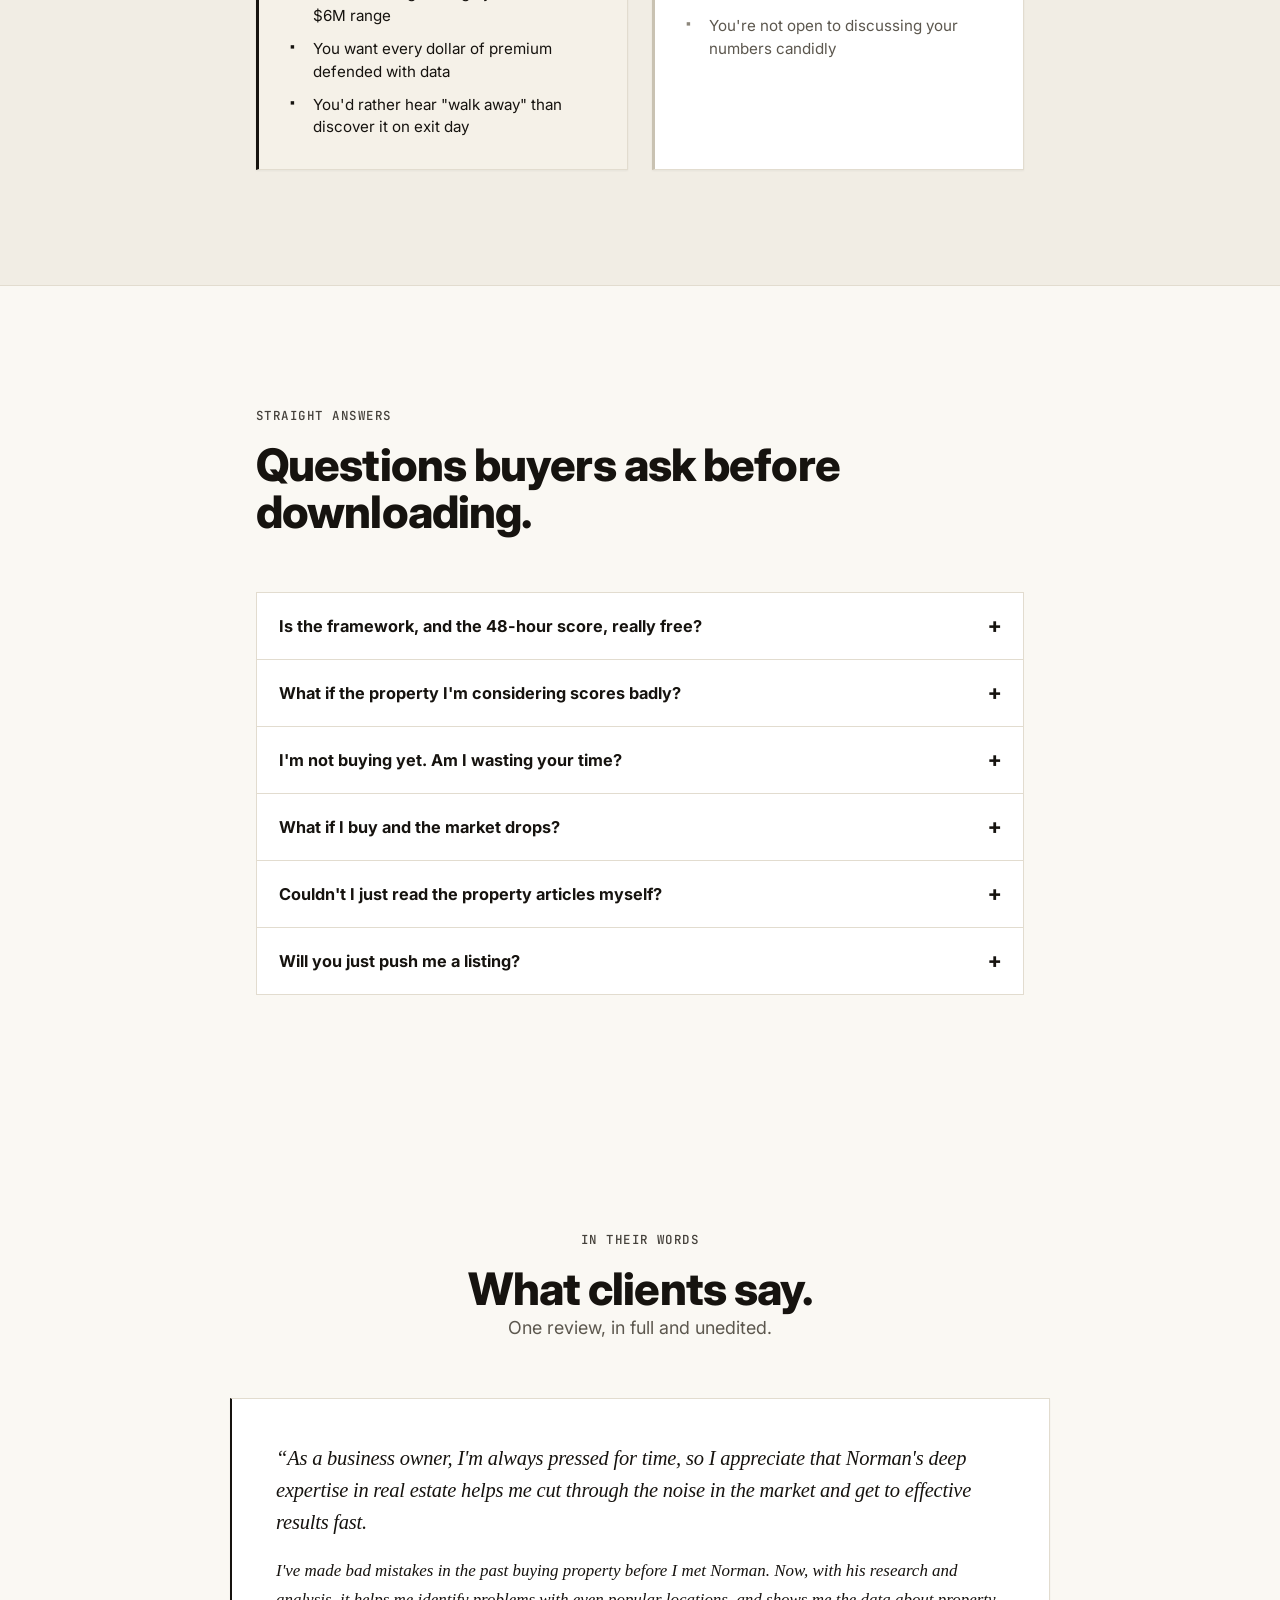
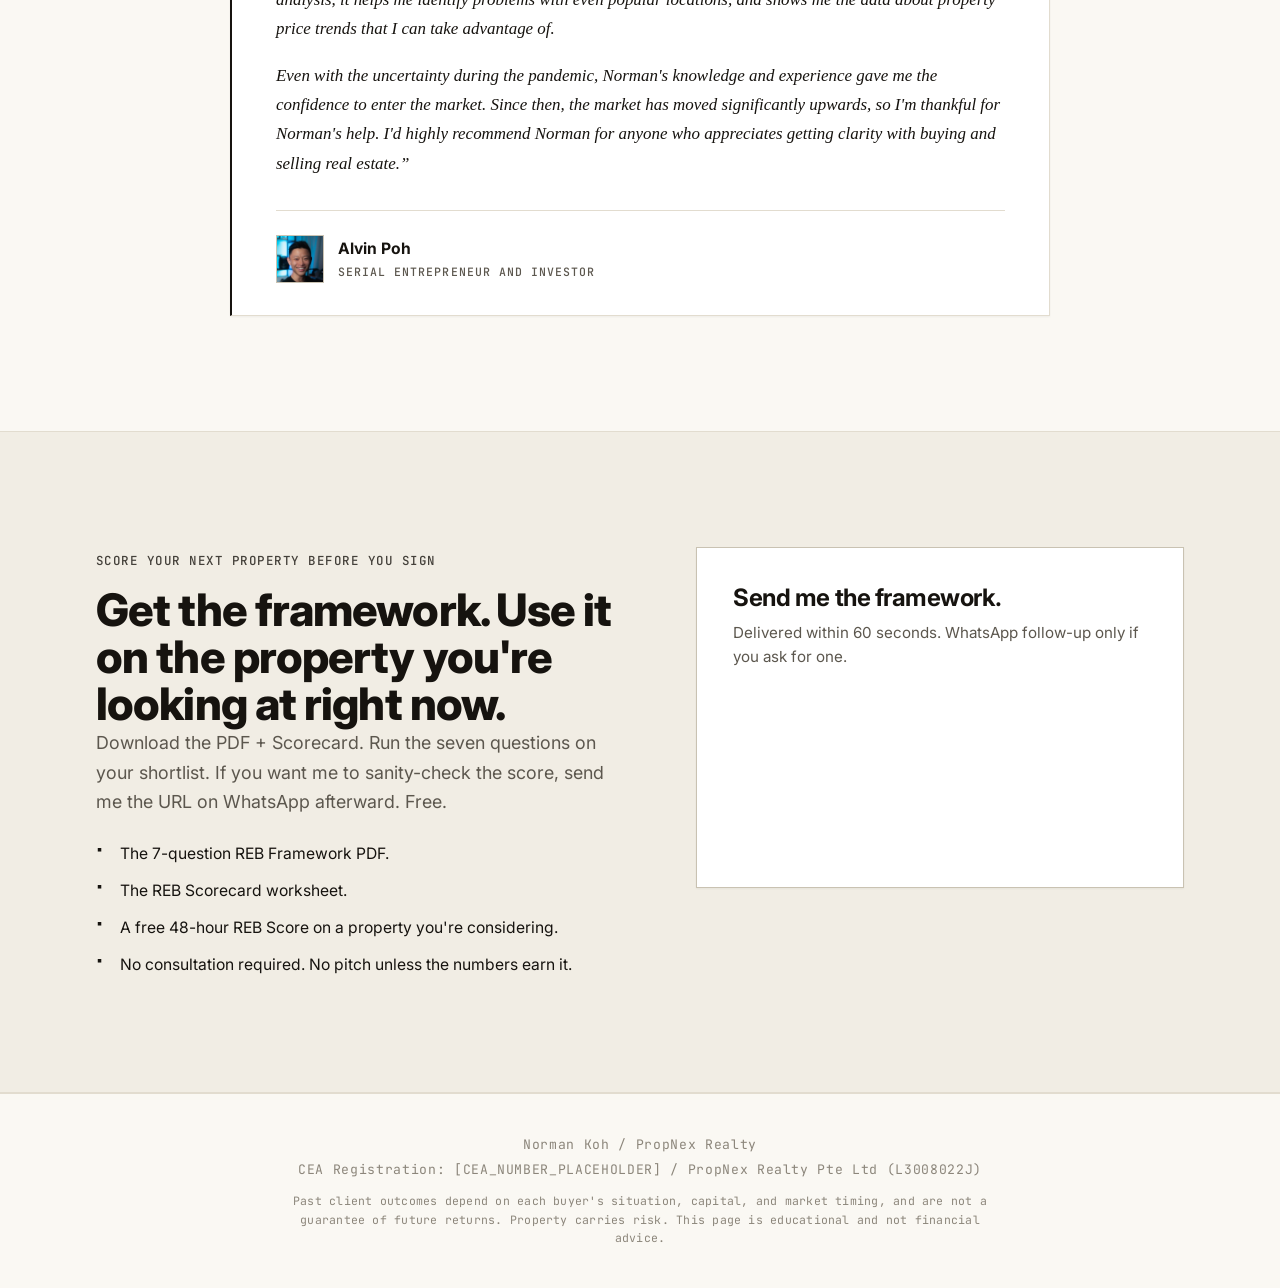
==== commit f61076e6: "Update REB page copy and stats Co-Authored-By: Claude Haiku 5.5 <noreply@anthropic.com>" ====
--- a/index.html
+++ b/index.html
@@ -26,7 +26,7 @@
             </p>
             <ul class="hero-bullets">
               <li>15 years of SG market memory, since 2010.</li>
-              <li>$500M+ in transactions; principal consultant at Stacked Homes.</li>
+              <li>$1B+ in transactions; principal consultant at Stacked Homes.</li>
               <li>Same framework I use for my own family's properties.</li>
             </ul>
           </div>
@@ -38,11 +38,11 @@
               Enter your details and you'll get the REB Framework PDF + REB Scorecard within 60 seconds.
             </p>
 
-            <!-- GHL form embed (Amplifyyy) -->
+            <!-- GHL form embed (REB) -->
             <iframe
-                src="https://link.amplifyyy.com/widget/form/KCtcd1sFu32GcqWP3XkM"
+                src="https://api.leadconnectorhq.com/widget/form/FPpHhENEtrCE6GUzPDol"
                 style="width:100%;height:100%;border:none;border-radius:8px"
-                id="inline-KCtcd1sFu32GcqWP3XkM"
+                id="inline-FPpHhENEtrCE6GUzPDol"
                 data-layout="{'id':'INLINE'}"
                 data-trigger-type="alwaysShow"
                 data-trigger-value=""
@@ -51,13 +51,14 @@
                 data-deactivation-type="neverDeactivate"
                 data-deactivation-value=""
                 data-form-name="REB"
-                data-height="473"
-                data-layout-iframe-id="inline-KCtcd1sFu32GcqWP3XkM"
-                data-form-id="KCtcd1sFu32GcqWP3XkM"
+                data-height="475"
+                data-layout-iframe-id="inline-FPpHhENEtrCE6GUzPDol"
+                data-form-id="FPpHhENEtrCE6GUzPDol"
                 data-cookie-consent="true"
                 data-cookie-consent-provider="auto"
                 title="REB"
               ></iframe>
+            <script src="https://link.msgsndr.com/js/form_embed.js"></script>
           </aside>
         </div>
       </section>
@@ -265,11 +266,11 @@
           <span>Personal portfolio of $5M+ in Singapore property. Built using the same REB Framework I run for clients.</span>
           </li>
           <li>
-          <strong>$500M+ transacted across 15 years.</strong>
+          <strong>$1B+ in transactions across 15 years.</strong>
           <span>Since 2010. Pattern recognition built one deal at a time.</span>
           </li>
           <li>
-          <strong>Helped clients generate six- to seven-figure capital gains.</strong>
+          <strong>500+ families helped, with six- to seven-figure gains.</strong>
           <span>The framework's job is the exit. Done right, that is where the gain shows up.</span>
           </li>
           <li>
@@ -286,9 +287,11 @@
           <cite>Norman Koh</cite>
           </blockquote>
           <div class="journey">
-          <div class="journey-step"><span class="js-stage">2010 &middot; The start</span><span class="js-name">$52K in 25 months</span><span class="js-detail">First two years: barely surviving on NS savings and personal-training income. Nearly quit.</span><span class="js-gain">The why questions started here</span></div>
-          <div class="journey-step"><span class="js-stage">Aug 2012 &middot; Tanjong Rhu</span><span class="js-name">7 deals in 7 weeks</span><span class="js-detail">Focused on one area I genuinely knew, studied every transaction: $86K in 2.5 months.</span><span class="js-gain">Data beat hustle</span></div>
-          <div class="journey-step"><span class="js-stage">15 years on</span><span class="js-name">$500M+ transacted</span><span class="js-detail">One of the chiefs-in-charge of the PropNex Luxury team. Principal consultant at Stacked Homes.</span><span class="js-gain">Full life-cycle service</span></div>
+          <!-- Boxes 1–2 updated 2026-10-27 per Bryan/Norman (WhatsApp): families helped + client gains.
+               "$2.4M now valued ~$3.5M" is an unsold valuation per Norman, worded as such. -->
+          <div class="journey-step"><span class="js-stage">Families helped</span><span class="js-name">500+ families</span><span class="js-detail">HDB upgraders, first-time private buyers, condo owners redeploying. Each decision run through the same questions.</span><span class="js-gain">One family at a time</span></div>
+          <div class="journey-step"><span class="js-stage">Client outcomes</span><span class="js-name">6- to 7-figure gains</span><span class="js-detail">Clients have seen six- and seven-figure gains in their property portfolios. One unit bought at $2.4M is now valued at about $3.5M.</span><span class="js-gain">The exit is where it shows</span></div>
+          <div class="journey-step"><span class="js-stage">15 years on</span><span class="js-name">$1B+ transacted</span><span class="js-detail">One of the chiefs-in-charge of the PropNex Luxury team. Principal consultant at Stacked Homes.</span><span class="js-gain">Full life-cycle service</span></div>
           <div class="journey-step"><span class="js-stage">My own money</span><span class="js-name">$5M+ portfolio</span><span class="js-detail">Built with the same 7 questions in this framework, on my own purchases.</span><span class="js-gain">Practice what I preach</span></div>
           </div>
         </div></section>
@@ -327,7 +330,7 @@
       <section class="section tight">
         <div class="proof-strip">
           <div class="stat-tile">
-            <span class="stat-num">$500M+</span>
+            <span class="stat-num">$1B+</span>
             <span class="stat-label">Transacted across 15 years</span>
           </div>
           <div class="stat-tile">
@@ -604,11 +607,11 @@
                 Delivered within 60 seconds. WhatsApp follow-up only if you ask for one.
               </p>
 
-              <!-- GHL form embed (Amplifyyy) -->
+              <!-- GHL form embed (REB) -->
             <iframe
-                src="https://link.amplifyyy.com/widget/form/KCtcd1sFu32GcqWP3XkM"
+                src="https://api.leadconnectorhq.com/widget/form/FPpHhENEtrCE6GUzPDol"
                 style="width:100%;height:100%;border:none;border-radius:8px"
-                id="inline-KCtcd1sFu32GcqWP3XkM"
+                id="inline-FPpHhENEtrCE6GUzPDol"
                 data-layout="{'id':'INLINE'}"
                 data-trigger-type="alwaysShow"
                 data-trigger-value=""
@@ -617,9 +620,9 @@
                 data-deactivation-type="neverDeactivate"
                 data-deactivation-value=""
                 data-form-name="REB"
-                data-height="473"
-                data-layout-iframe-id="inline-KCtcd1sFu32GcqWP3XkM"
-                data-form-id="KCtcd1sFu32GcqWP3XkM"
+                data-height="475"
+                data-layout-iframe-id="inline-FPpHhENEtrCE6GUzPDol"
+                data-form-id="FPpHhENEtrCE6GUzPDol"
                 data-cookie-consent="true"
                 data-cookie-consent-provider="auto"
                 title="REB"
@@ -650,7 +653,6 @@
       <a class="button primary" href="#download">Send it to me</a>
     </div>
 
-    
-      <script src="https://link.amplifyyy.com/js/form_embed.js"></script>
-</body>
+    <script src="https://link.amplifyyy.com/js/form_embed.js"></script>
+  </body>
 </html>
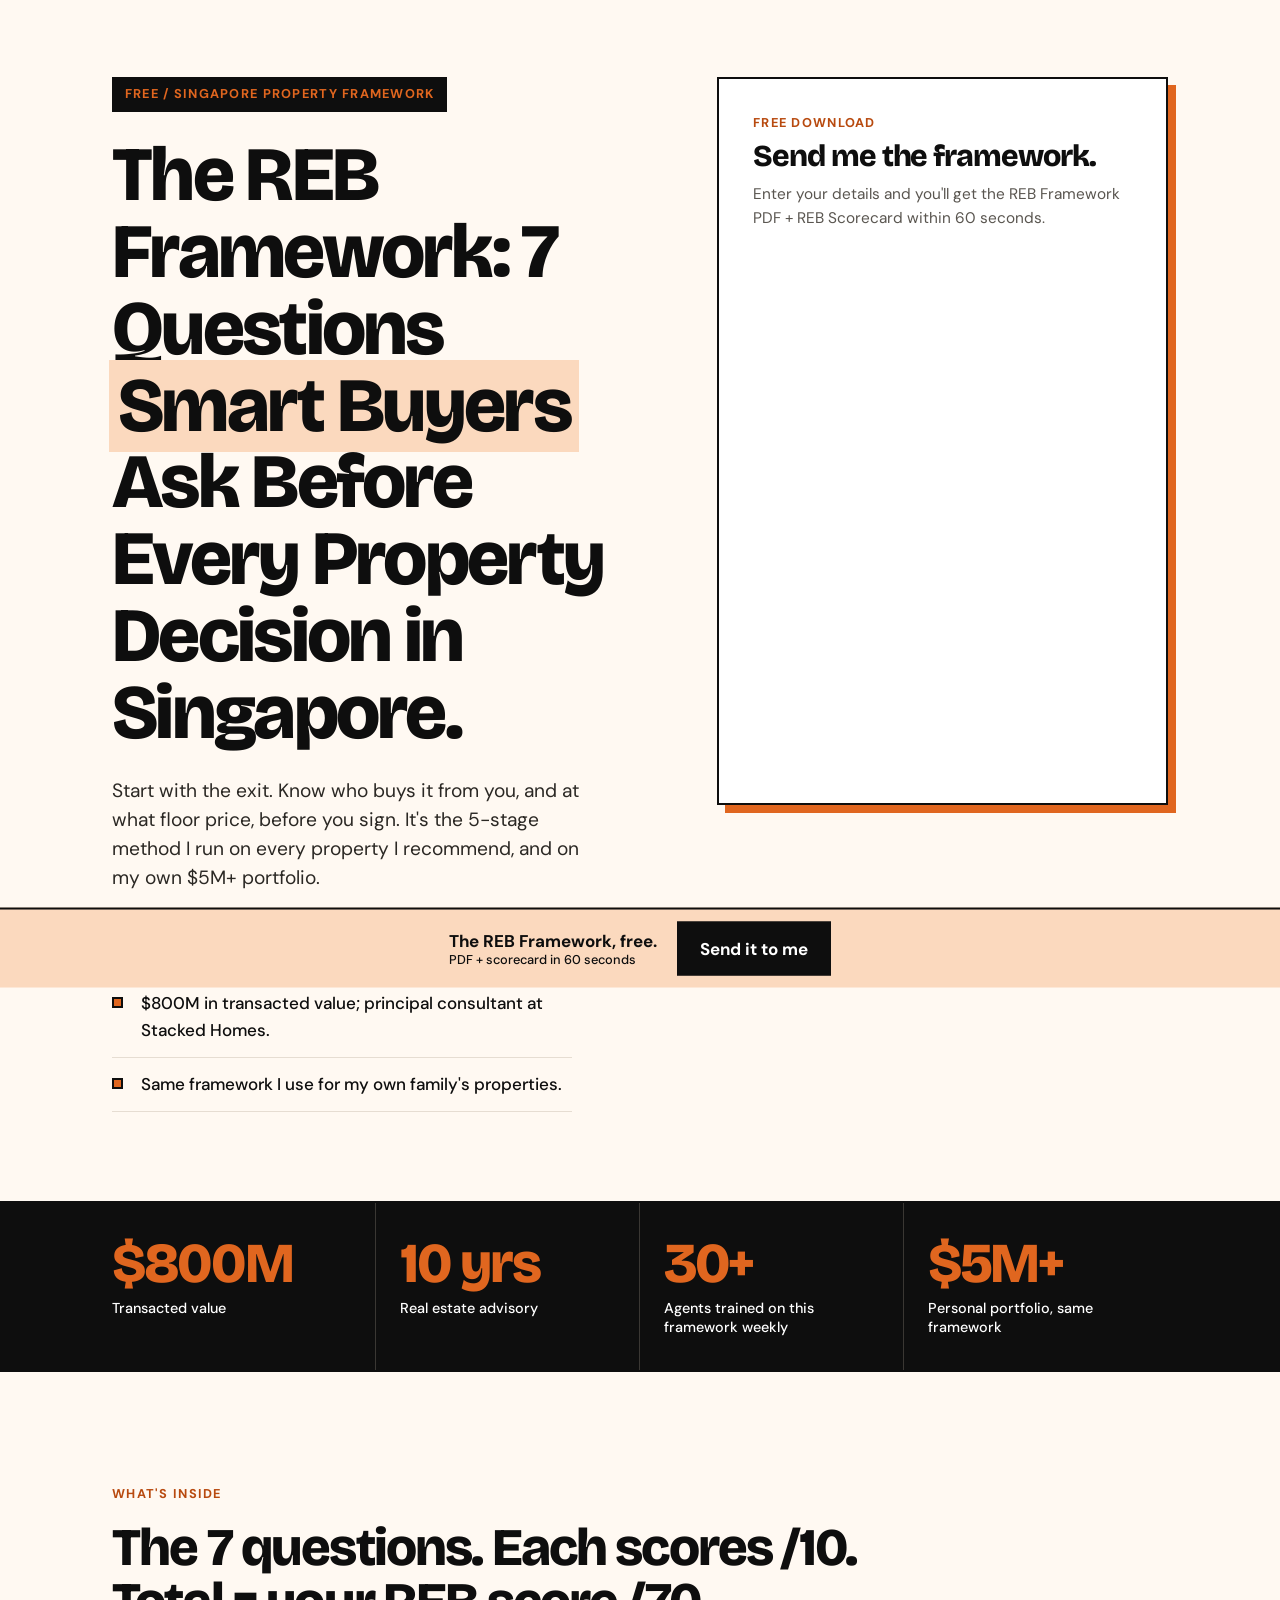
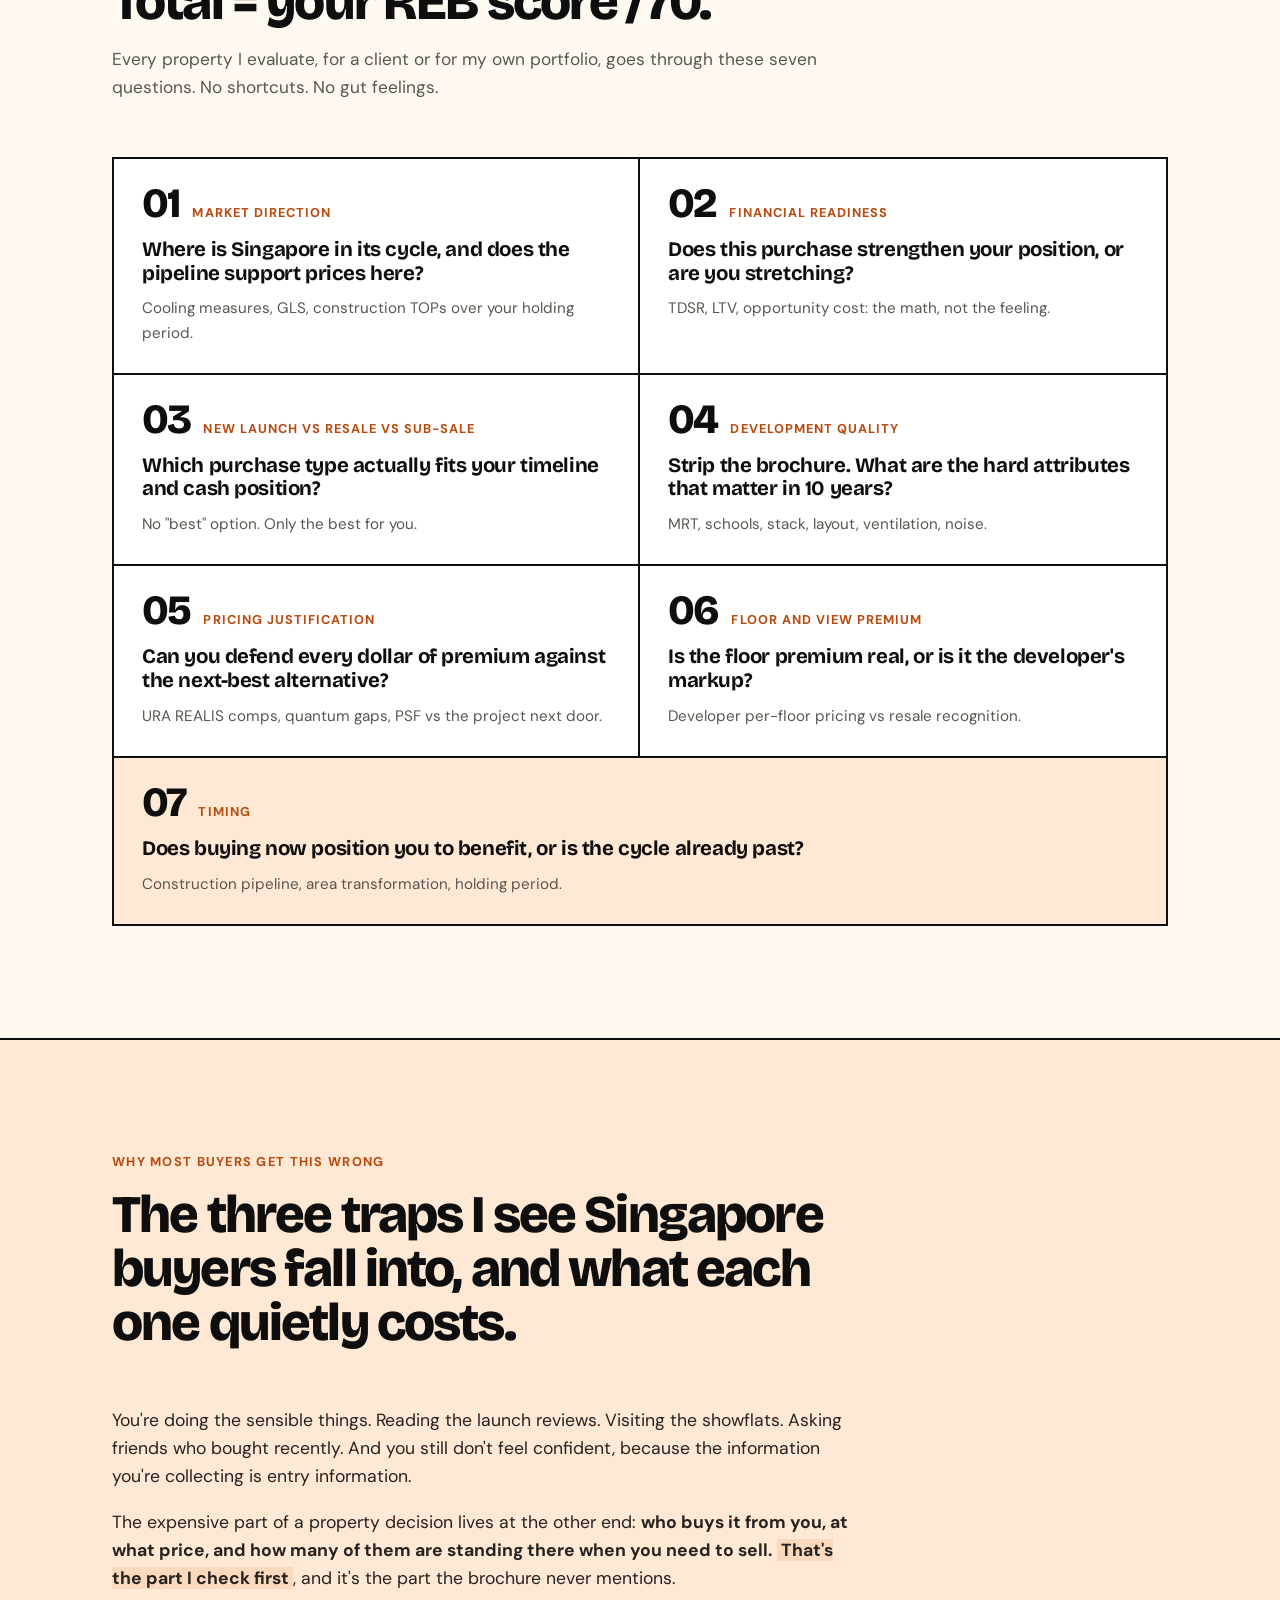
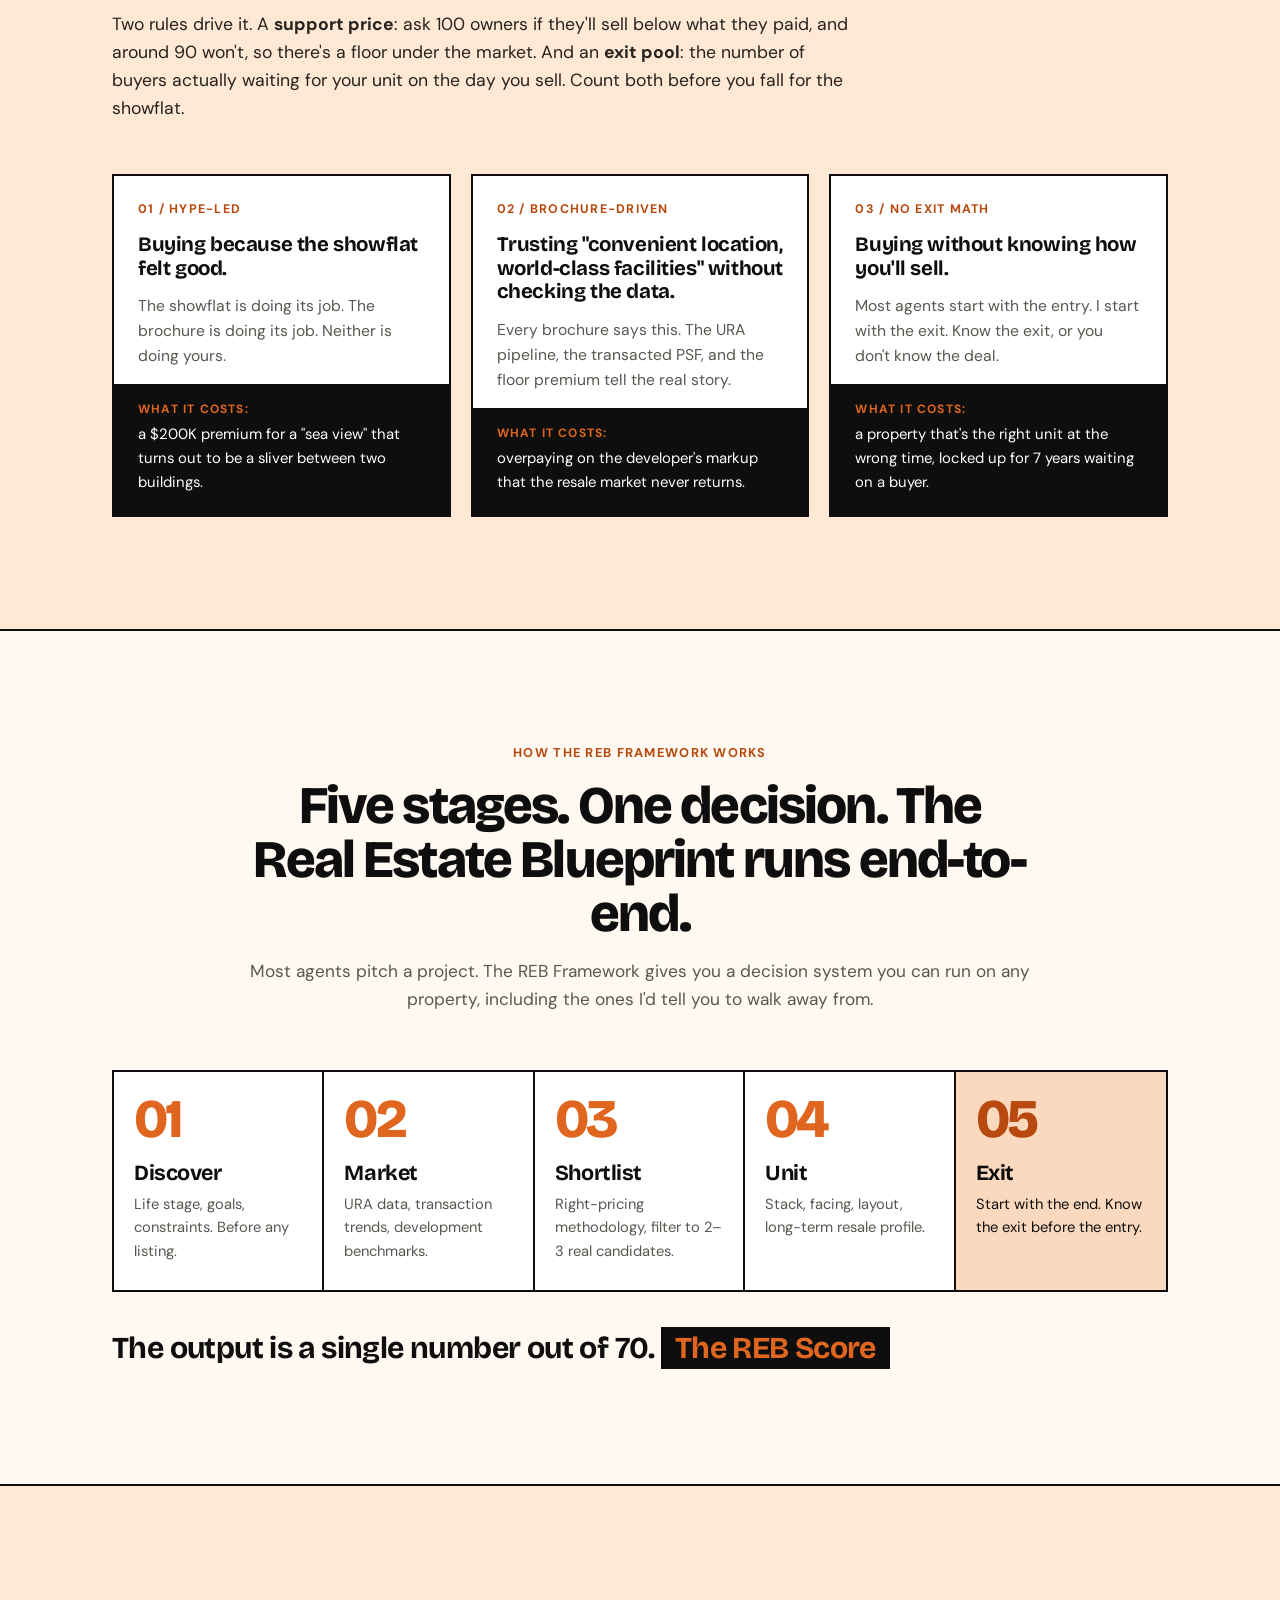
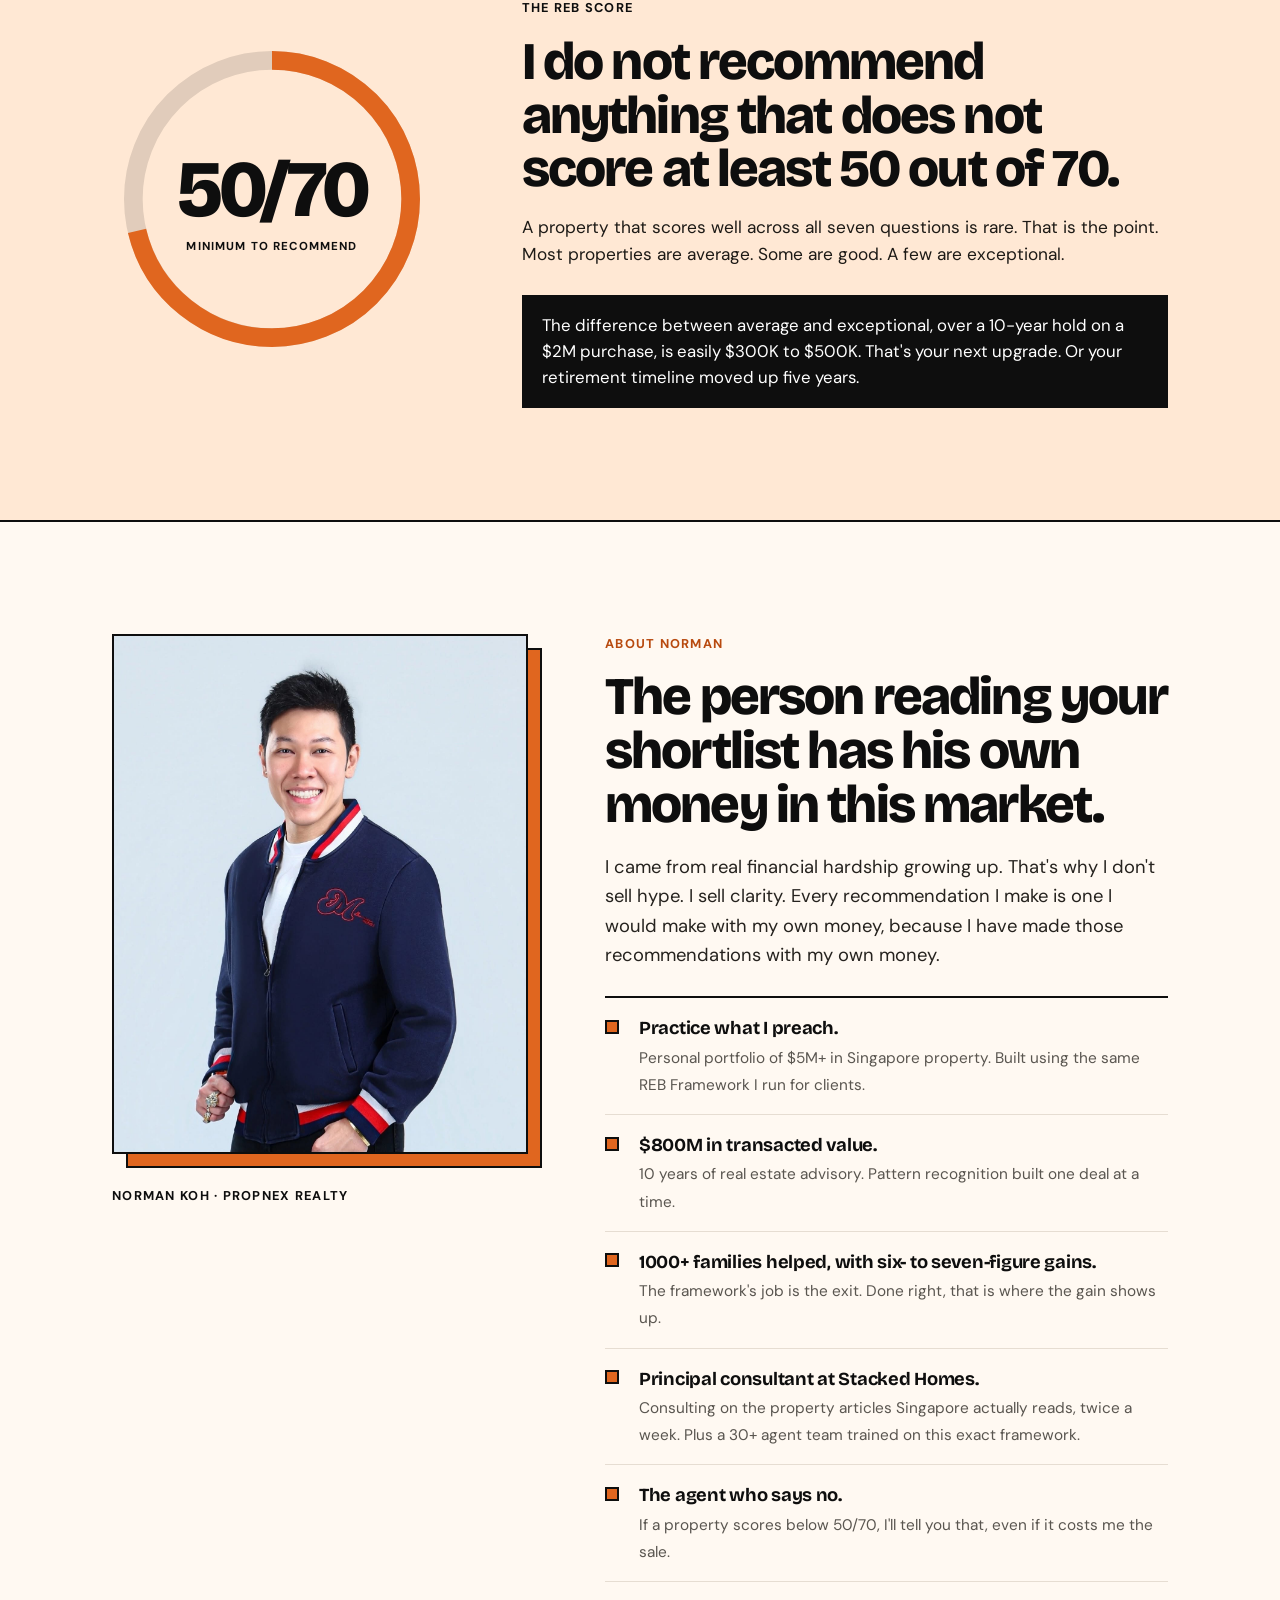
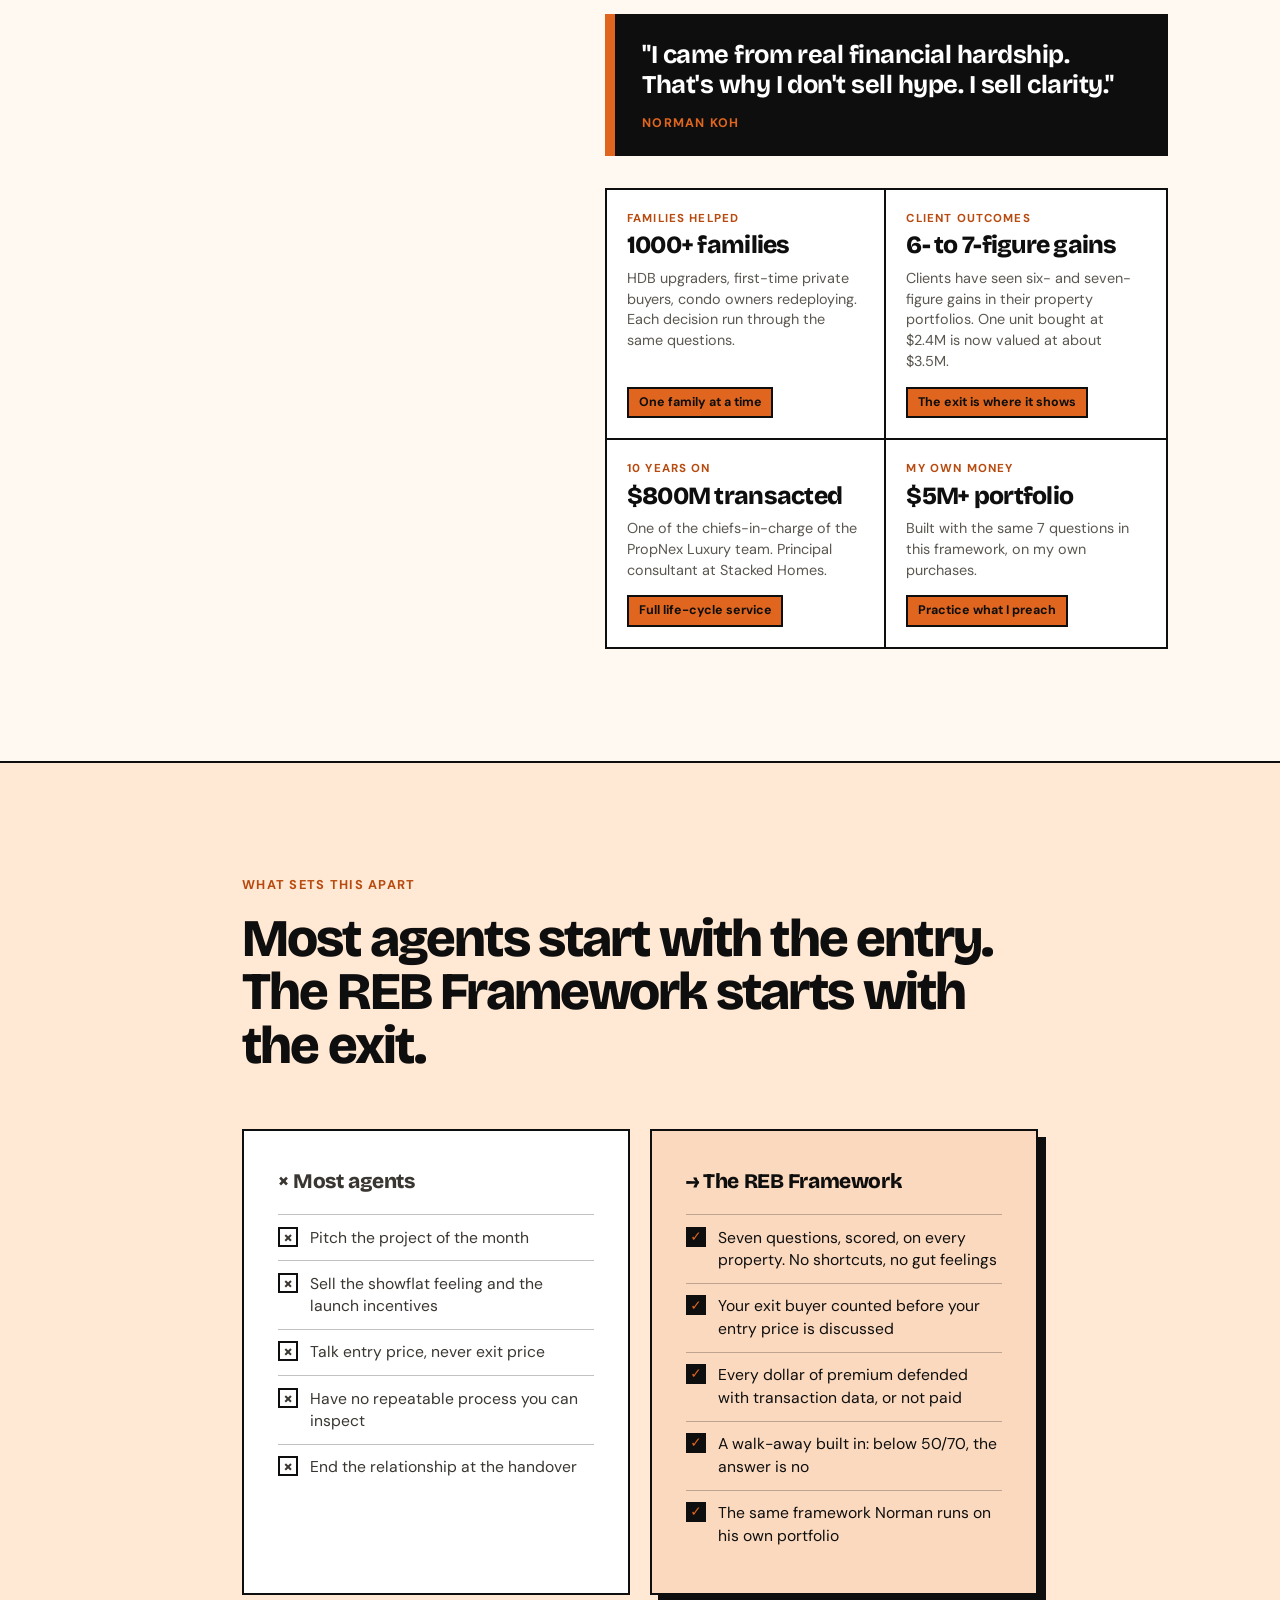
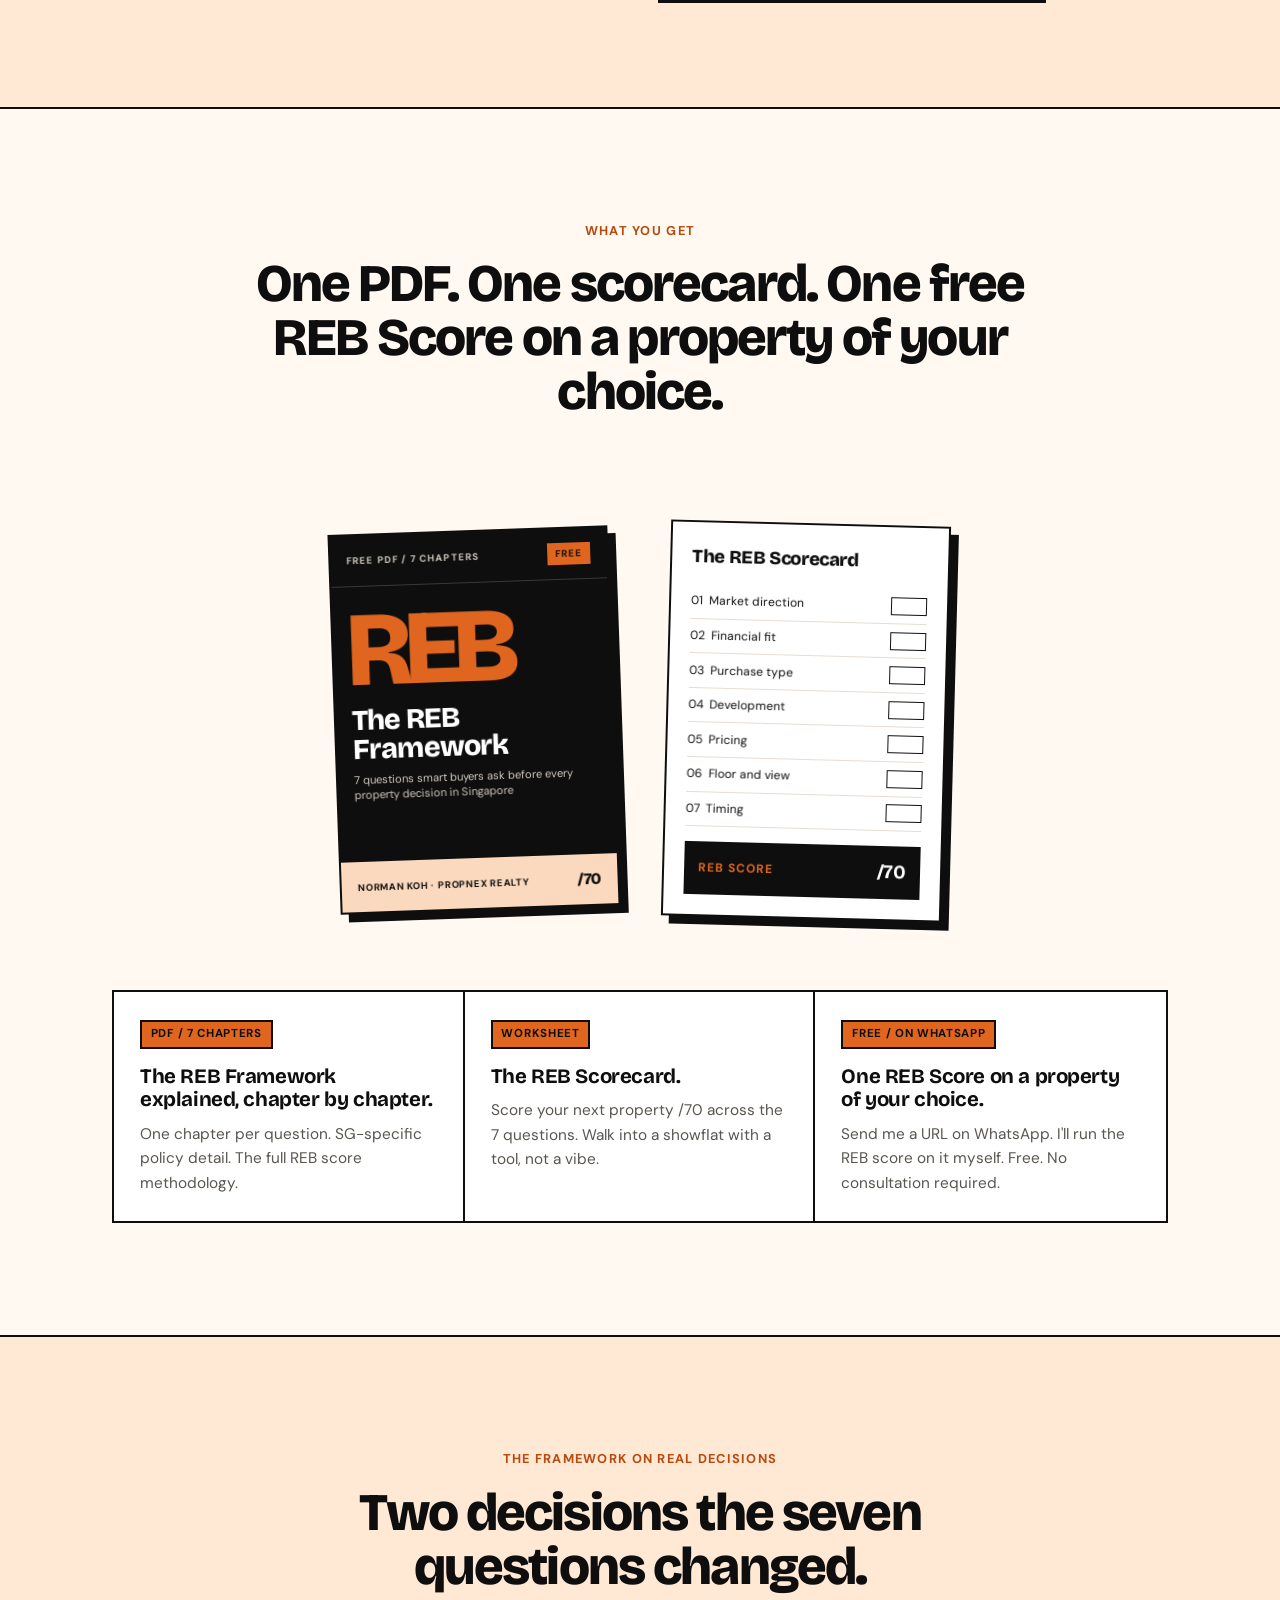
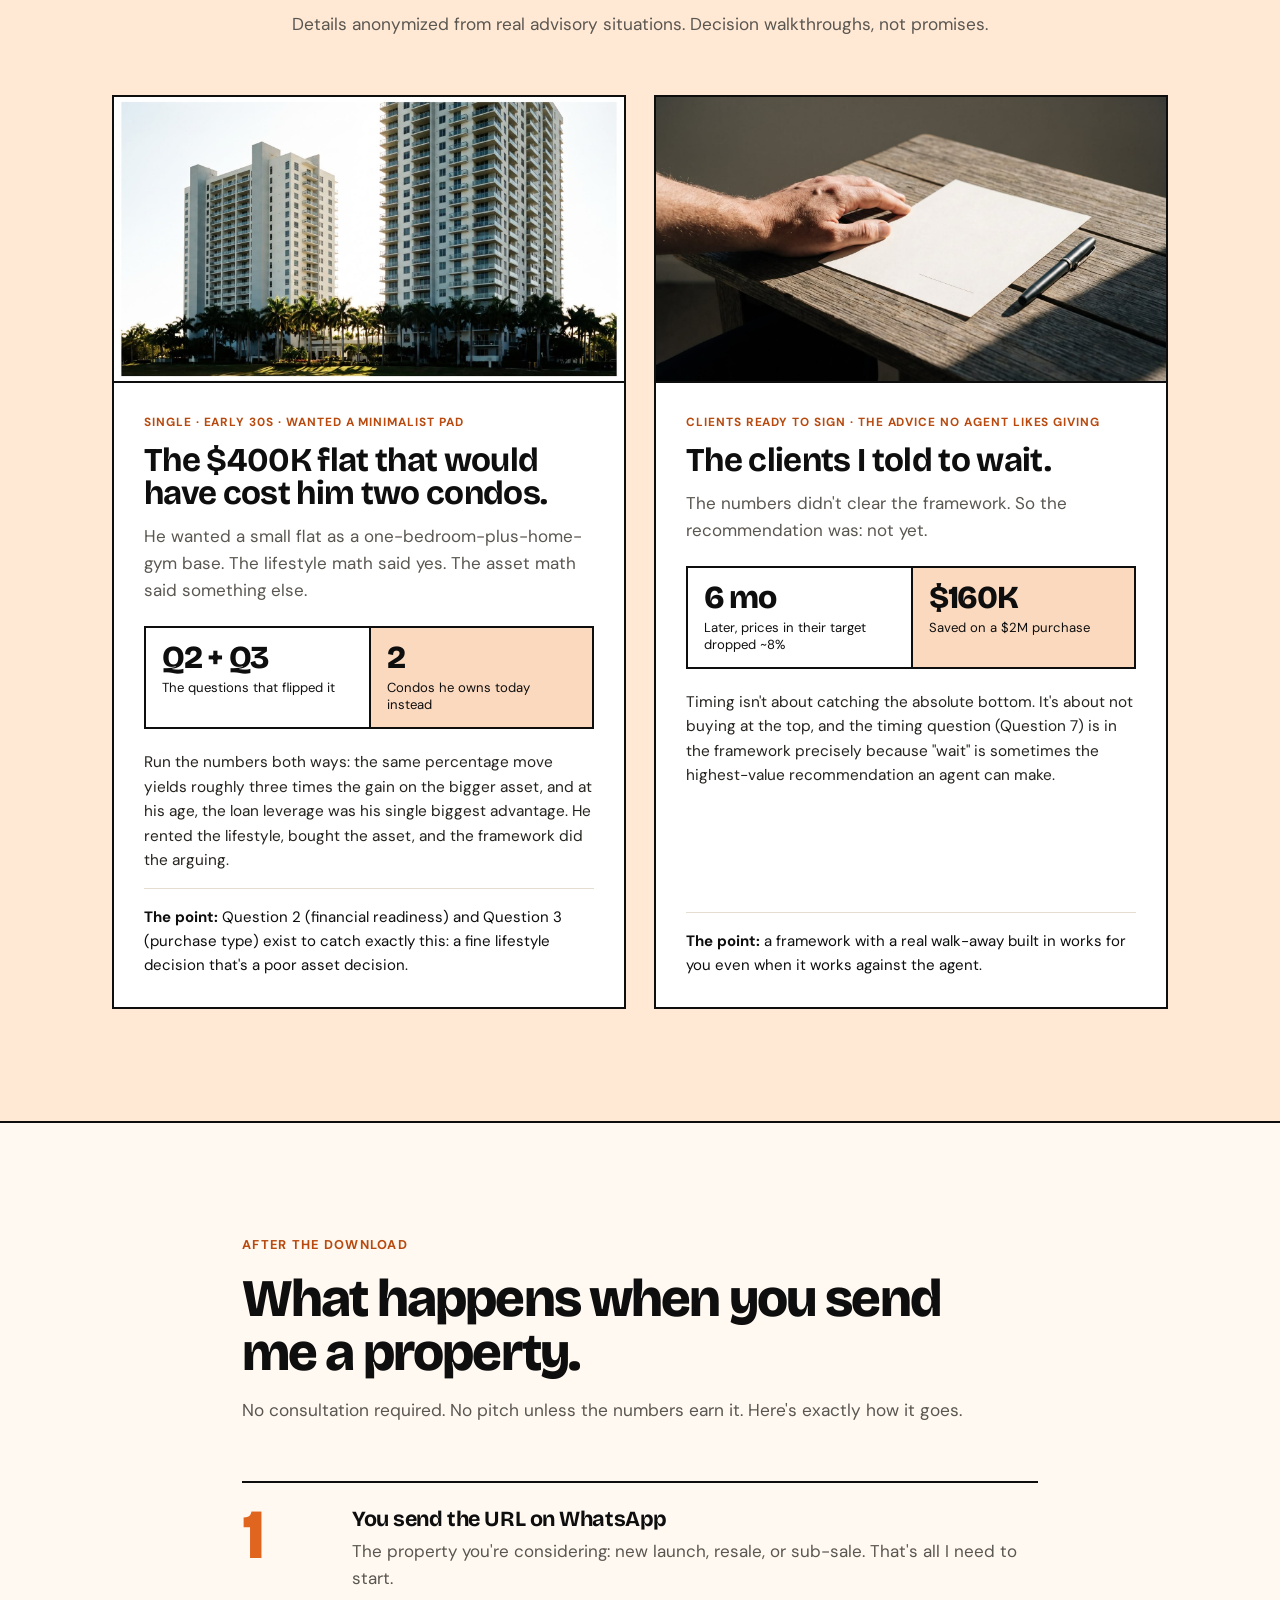
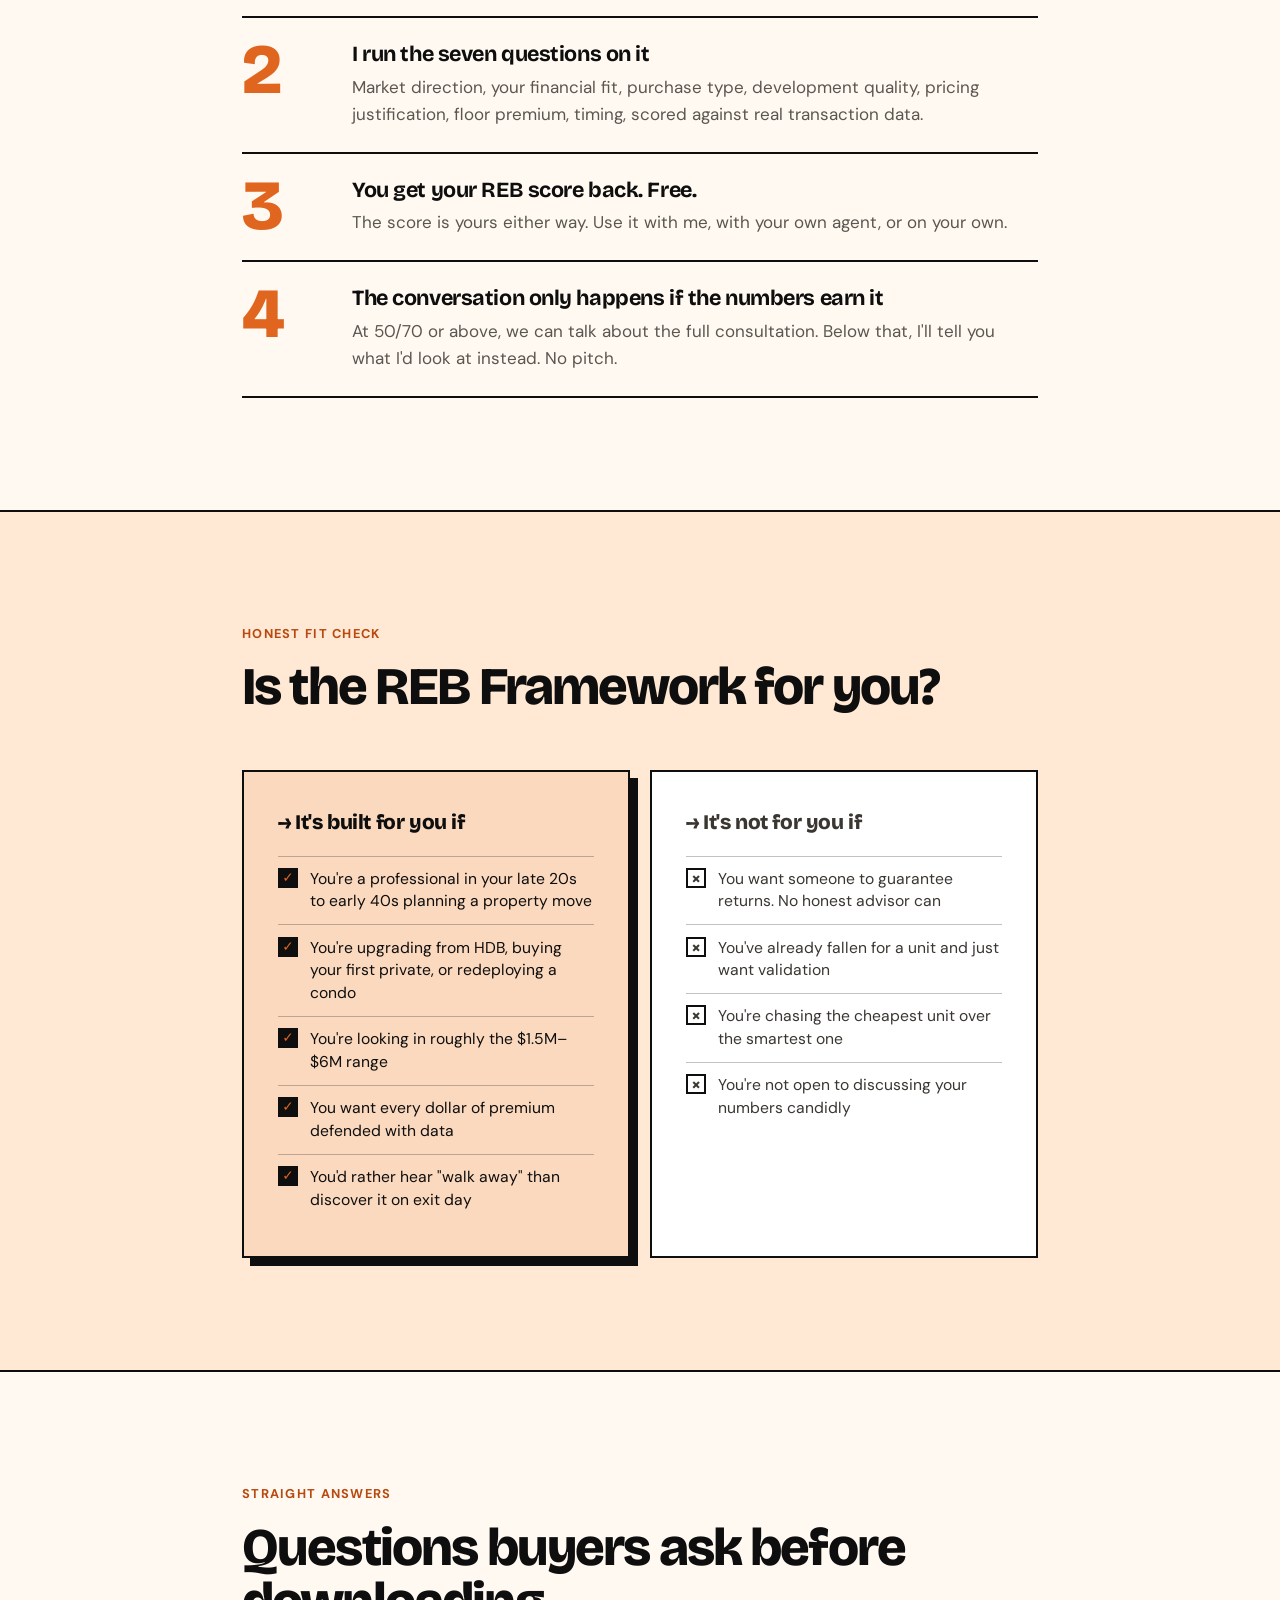
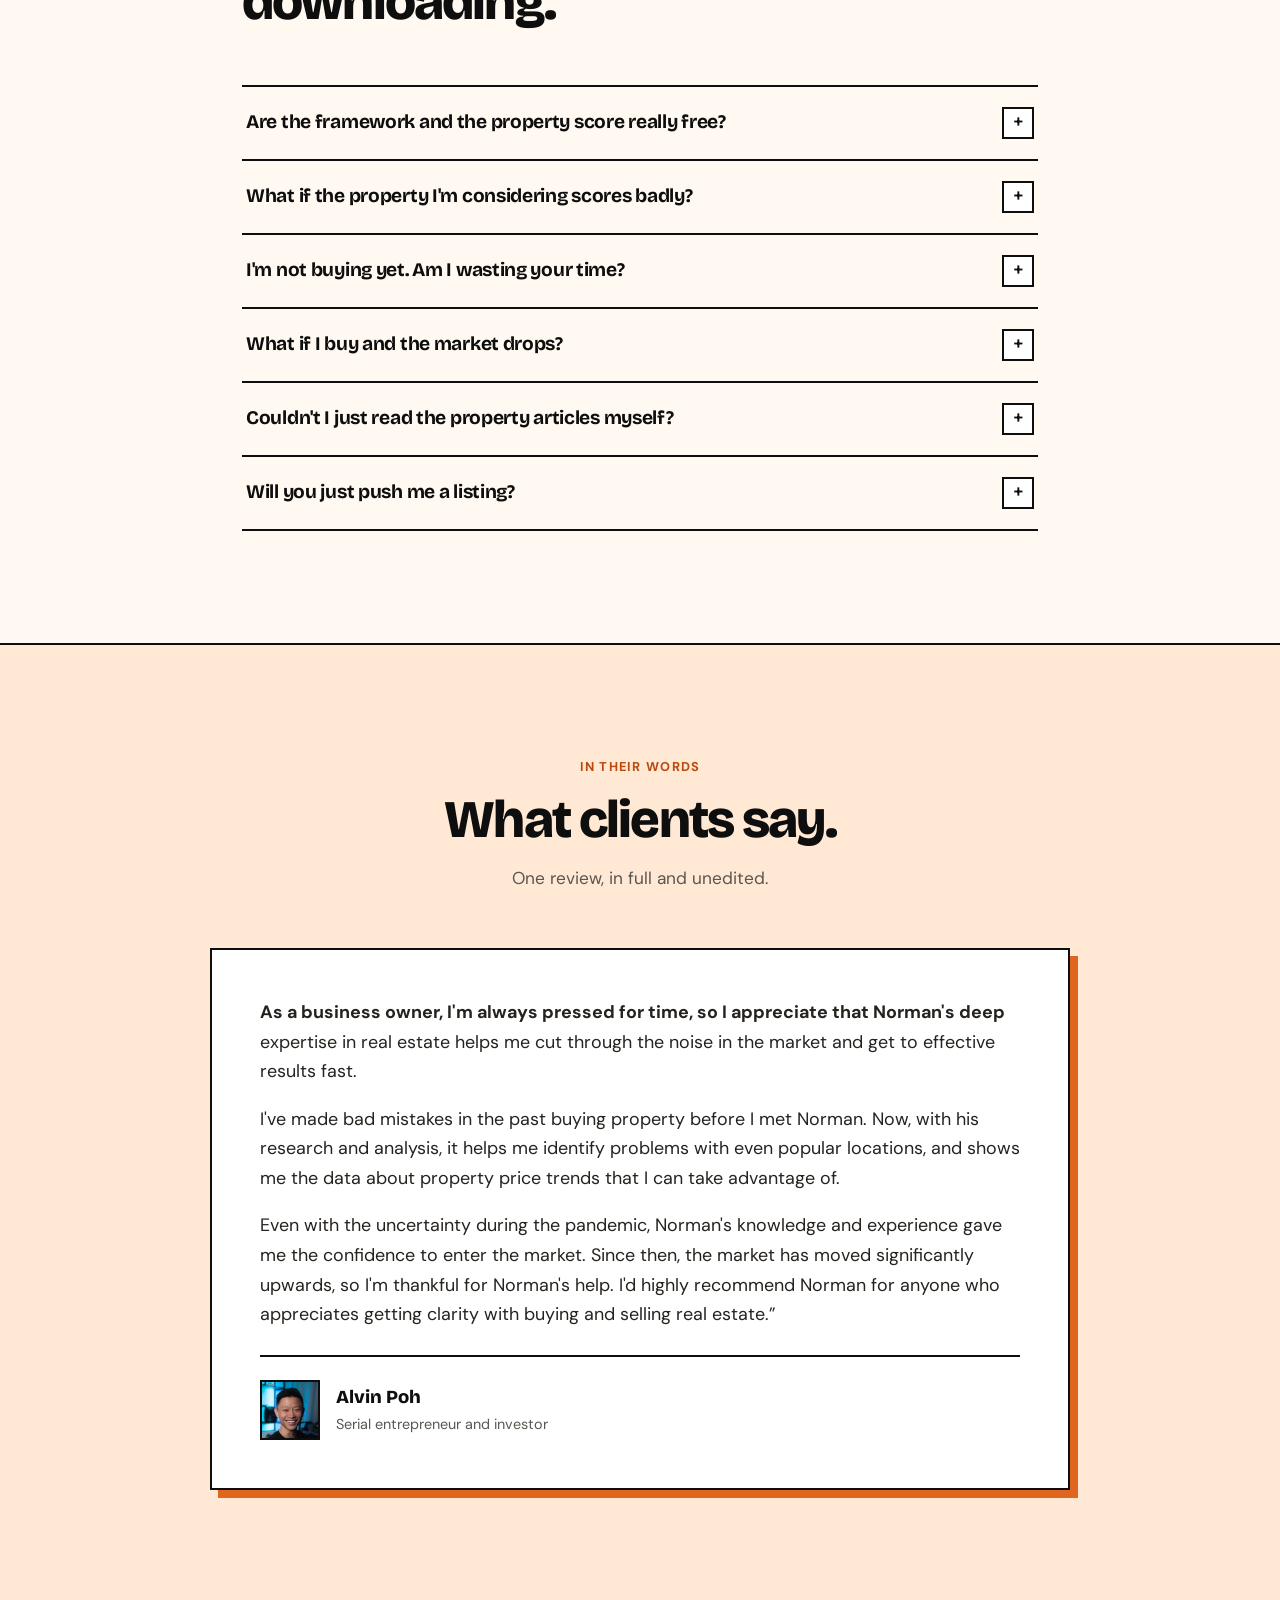
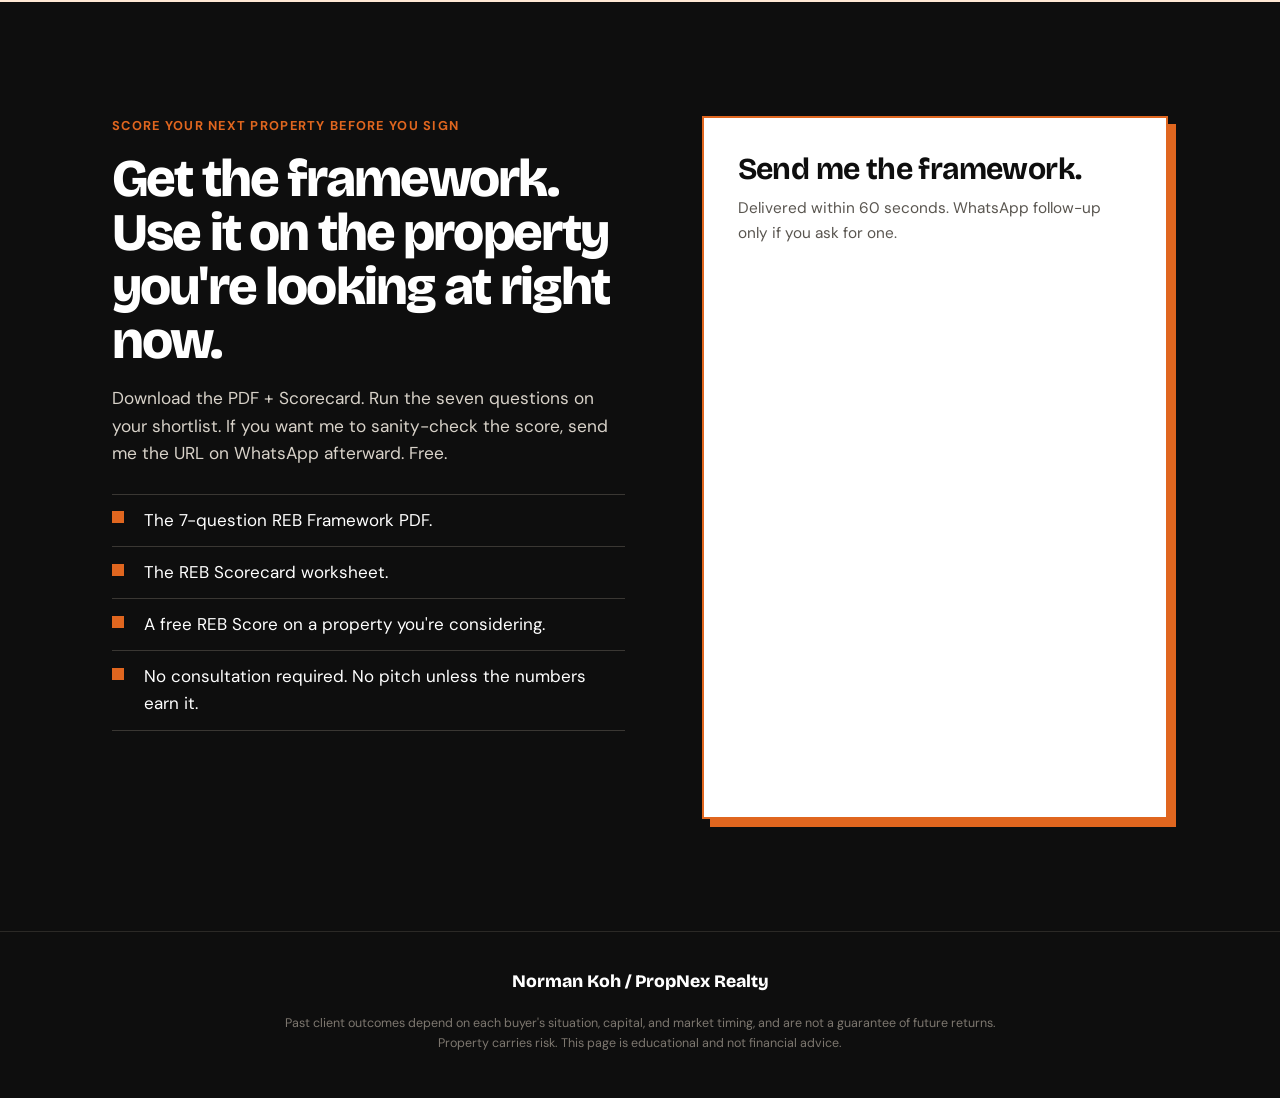
==== commit dc582325: "Swap in v5 REB landing page and styles - index.html is now the v5 REB landing page (formerly index v" ====
--- a/index.html
+++ b/index.html
@@ -8,7 +8,7 @@
       name="description"
       content="The 5-stage Real Estate Blueprint Norman Koh runs on every property he recommends, including his own $5M+ portfolio. Free PDF + REB Scorecard."
     >
-    <link rel="stylesheet" href="/styles.css">
+    <link rel="stylesheet" href="styles.css">
     <!-- Cloudflare Turnstile (invisible bot challenge). Loads the widget script. -->
     <script src="https://challenges.cloudflare.com/turnstile/v0/api.js" async defer></script>
   </head>
@@ -17,29 +17,30 @@
 
       <!-- 1. HERO + above-fold form -->
       <section class="hero">
-        <div class="hero-grid">
-          <div>
-            <span class="eyebrow">Free / Singapore Property Framework</span>
-            <h1>The REB Framework: 7 Questions Smart Buyers Ask Before Every Property Decision in Singapore.</h1>
-            <p class="hero-subtitle">
-              Start with the exit. Know who buys it from you, and at what floor price, before you sign. It's the 5-stage method I run on every property I recommend, and on my own $5M+ portfolio.
-            </p>
-            <ul class="hero-bullets">
-              <li>15 years of SG market memory, since 2010.</li>
-              <li>$1B+ in transactions; principal consultant at Stacked Homes.</li>
-              <li>Same framework I use for my own family's properties.</li>
-            </ul>
-          </div>
-
-          <aside class="hero-form-panel" id="download">
-            <p class="form-eyebrow">Free download</p>
-            <h2 class="form-heading">Send me the framework.</h2>
-            <p class="form-lead">
-              Enter your details and you'll get the REB Framework PDF + REB Scorecard within 60 seconds.
-            </p>
-
-            <!-- GHL form embed (REB) -->
-            <iframe
+        <div class="hero-inner">
+          <div class="hero-grid">
+            <div>
+              <span class="eyebrow">Free / Singapore Property Framework</span>
+              <h1>The REB Framework: 7 Questions <span class="mark">Smart Buyers</span> Ask Before Every Property Decision in Singapore.</h1>
+              <p class="hero-subtitle">
+                Start with the exit. Know who buys it from you, and at what floor price, before you sign. It's the 5-stage method I run on every property I recommend, and on my own $5M+ portfolio.
+              </p>
+              <ul class="hero-bullets">
+                <li>10 years of real estate advisory in Singapore.</li>
+                <li>$800M in transacted value; principal consultant at Stacked Homes.</li>
+                <li>Same framework I use for my own family's properties.</li>
+              </ul>
+            </div>
+
+            <aside class="hero-form-panel" id="download">
+              <p class="form-eyebrow">Free download</p>
+              <h2 class="form-heading">Send me the framework.</h2>
+              <p class="form-lead">
+                Enter your details and you'll get the REB Framework PDF + REB Scorecard within 60 seconds.
+              </p>
+
+              <!-- GHL form embed (REB) -->
+              <iframe
                 src="https://api.leadconnectorhq.com/widget/form/FPpHhENEtrCE6GUzPDol"
                 style="width:100%;height:100%;border:none;border-radius:8px"
                 id="inline-FPpHhENEtrCE6GUzPDol"
@@ -58,14 +59,37 @@
                 data-cookie-consent-provider="auto"
                 title="REB"
               ></iframe>
-            <script src="https://link.msgsndr.com/js/form_embed.js"></script>
-          </aside>
-        </div>
-      </section>
+              <script src="https://link.msgsndr.com/js/form_embed.js"></script>
+            </aside>
+          </div>
+        </div>
+      </section>
+
+      <!-- Proof stat strip, overlaps the hero -->
+      <div class="proof-wrap">
+        <div class="proof-strip">
+          <div class="stat-tile">
+            <span class="stat-num">$800M</span>
+            <span class="stat-label">Transacted value</span>
+          </div>
+          <div class="stat-tile">
+            <span class="stat-num">10 yrs</span>
+            <span class="stat-label">Real estate advisory</span>
+          </div>
+          <div class="stat-tile">
+            <span class="stat-num">30+</span>
+            <span class="stat-label">Agents trained on this framework weekly</span>
+          </div>
+          <div class="stat-tile">
+            <span class="stat-num">$5M+</span>
+            <span class="stat-label">Personal portfolio, same framework</span>
+          </div>
+        </div>
+      </div>
 
       <!-- 2. The 7 questions tease -->
-      <section class="section tight">
-        <div class="section-title">
+      <section class="section">
+        <div class="section-title reveal">
           <p class="section-kicker">What's inside</p>
           <h2>The 7 questions. Each scores /10. Total = your REB score /70.</h2>
           <p class="lead">
@@ -73,37 +97,37 @@
           </p>
         </div>
         <div class="questions-grid">
-          <article class="question-tile">
+          <article class="question-tile reveal">
             <span class="question-num"><span class="qn">01</span>Market Direction</span>
             <h3>Where is Singapore in its cycle, and does the pipeline support prices here?</h3>
             <p class="question-answers">Cooling measures, GLS, construction TOPs over your holding period.</p>
           </article>
-          <article class="question-tile">
+          <article class="question-tile reveal">
             <span class="question-num"><span class="qn">02</span>Financial Readiness</span>
             <h3>Does this purchase strengthen your position, or are you stretching?</h3>
             <p class="question-answers">TDSR, LTV, opportunity cost: the math, not the feeling.</p>
           </article>
-          <article class="question-tile">
+          <article class="question-tile reveal">
             <span class="question-num"><span class="qn">03</span>New Launch vs Resale vs Sub-Sale</span>
             <h3>Which purchase type actually fits your timeline and cash position?</h3>
             <p class="question-answers">No "best" option. Only the best for you.</p>
           </article>
-          <article class="question-tile">
+          <article class="question-tile reveal">
             <span class="question-num"><span class="qn">04</span>Development Quality</span>
             <h3>Strip the brochure. What are the hard attributes that matter in 10 years?</h3>
             <p class="question-answers">MRT, schools, stack, layout, ventilation, noise.</p>
           </article>
-          <article class="question-tile">
+          <article class="question-tile reveal">
             <span class="question-num"><span class="qn">05</span>Pricing Justification</span>
             <h3>Can you defend every dollar of premium against the next-best alternative?</h3>
             <p class="question-answers">URA REALIS comps, quantum gaps, PSF vs the project next door.</p>
           </article>
-          <article class="question-tile">
+          <article class="question-tile reveal">
             <span class="question-num"><span class="qn">06</span>Floor and View Premium</span>
             <h3>Is the floor premium real, or is it the developer's markup?</h3>
             <p class="question-answers">Developer per-floor pricing vs resale recognition.</p>
           </article>
-          <article class="question-tile">
+          <article class="question-tile reveal">
             <span class="question-num"><span class="qn">07</span>Timing</span>
             <h3>Does buying now position you to benefit, or is the cycle already past?</h3>
             <p class="question-answers">Construction pipeline, area transformation, holding period.</p>
@@ -114,11 +138,11 @@
       <!-- 3. Why most buyers get this wrong -->
       <section class="band">
         <div class="section">
-          <div class="section-title">
+          <div class="section-title reveal">
             <p class="section-kicker">Why most buyers get this wrong</p>
             <h2>The three traps I see Singapore buyers fall into, and what each one quietly costs.</h2>
           </div>
-          <div class="prose" style="margin: 0 0 clamp(28px, 4vw, 44px);">
+          <div class="prose reveal">
             <p>
               You're doing the sensible things. Reading the launch reviews. Visiting the showflats.
               Asking friends who bought recently. And you still don't feel confident, because the
@@ -138,7 +162,7 @@
             </p>
           </div>
           <div class="problem-grid">
-            <article class="card">
+            <article class="card reveal">
               <span class="card-num">01 / Hype-Led</span>
               <h3>Buying because the showflat felt good.</h3>
               <p>The showflat is doing its job. The brochure is doing its job. Neither is doing yours.</p>
@@ -146,7 +170,7 @@
                 <strong>What it costs:</strong> a $200K premium for a "sea view" that turns out to be a sliver between two buildings.
               </p>
             </article>
-            <article class="card">
+            <article class="card reveal">
               <span class="card-num">02 / Brochure-Driven</span>
               <h3>Trusting "convenient location, world-class facilities" without checking the data.</h3>
               <p>Every brochure says this. The URA pipeline, the transacted PSF, and the floor premium tell the real story.</p>
@@ -154,7 +178,7 @@
                 <strong>What it costs:</strong> overpaying on the developer's markup that the resale market never returns.
               </p>
             </article>
-            <article class="card">
+            <article class="card reveal">
               <span class="card-num">03 / No Exit Math</span>
               <h3>Buying without knowing how you'll sell.</h3>
               <p>Most agents start with the entry. I start with the exit. Know the exit, or you don't know the deal.</p>
@@ -166,16 +190,16 @@
         </div>
       </section>
 
-      <!-- 4. REB Framework explained — 5 stages -->
+      <!-- 4. REB Framework explained, 5 stages -->
       <section class="section">
-        <div class="section-title">
+        <div class="section-title centered reveal">
           <p class="section-kicker">How the REB Framework works</p>
           <h2>Five stages. One decision. The Real Estate Blueprint runs end-to-end.</h2>
           <p class="lead">
             Most agents pitch a project. The REB Framework gives you a decision system you can run on any property, including the ones I'd tell you to walk away from.
           </p>
         </div>
-        <div class="reb-strip">
+        <div class="reb-strip reveal">
           <article class="reb-stage">
             <span class="reb-stage-num">01</span>
             <h3>Discover</h3>
@@ -202,19 +226,25 @@
             <p>Start with the end. Know the exit before the entry.</p>
           </article>
         </div>
-        <p class="reb-strip-caption">
-          The output is a single number out of 70. <span class="mono">The REB Score.</span>
+        <p class="reb-strip-caption reveal">
+          The output is a single number out of 70. <span class="mono">The REB Score</span>
         </p>
       </section>
 
-      <!-- 5. NORMAN RATING signature band (the visual hero) -->
+      <!-- 5. REB SCORE signature band -->
       <section class="rating-band">
         <div class="rating-band-inner">
-          <div>
-            <span class="rating-numeral">50/70</span>
-            <span class="rating-numeral-sub">Minimum to Recommend</span>
-          </div>
-          <div>
+          <div class="gauge reveal" id="gauge" role="img" aria-label="50 out of 70 minimum score to recommend">
+            <svg viewBox="0 0 120 120" aria-hidden="true">
+              <circle class="track" cx="60" cy="60" r="52" fill="none" stroke-width="7" pathLength="100"></circle>
+              <circle class="fill" cx="60" cy="60" r="52" fill="none" stroke-width="7" pathLength="100"></circle>
+            </svg>
+            <div class="gauge-label">
+              <span class="rating-numeral">50/70</span>
+              <span class="rating-numeral-sub">Minimum to Recommend</span>
+            </div>
+          </div>
+          <div class="reveal">
             <p class="section-kicker">The REB Score</p>
             <h2>I do not recommend anything that does not score at least 50 out of 70.</h2>
             <p class="lead">
@@ -229,146 +259,120 @@
 
       <!-- 6. Meet Norman -->
       <section class="section">
-        <div class="meet-norman-head">
-          <div class="mn-heading">
-            <p class="section-kicker">About Norman</p>
-            <h2>The person reading your shortlist has his own money in this market.</h2>
-          </div>
-          <div class="mn-photo">
-            <div class="norman-portrait">
-            <!-- Headshot supplied 2026-09-02. Source 1445x1709; CSS crops to 4:5
-            and applies grayscale + contrast, which renders the PropNex
-            jacket near-black. Swap the file in place to change it. -->
-            <img
-            src="/assets/norman-headshot.jpg"
-            alt="Norman Koh, PropNex Realty"
-            class="norman-photo"
-            onerror="this.style.display='none'; this.nextElementSibling.style.display='flex';"
-            >
-            <div class="norman-photo-fallback" aria-hidden="true">
-            <span>NORMAN HEADSHOT</span>
-            <small>Drop assets/norman-headshot.jpg or replace src</small>
-            </div>
-            </div>
-            <p class="norman-portrait-caption">
-            Norman Koh &middot; PropNex Realty
-            </p>
-          </div>
-        </div>
-
-        <div class="meet-norman-body">
-          <p class="lead">
-          I came from real financial hardship growing up. That's why I don't sell hype. I sell clarity. Every recommendation I make is one I would make with my own money, because I have made those recommendations with my own money.
-          </p>
-          <ul class="meet-norman-bullets">
-          <li>
-          <strong>Practice what I preach.</strong>
-          <span>Personal portfolio of $5M+ in Singapore property. Built using the same REB Framework I run for clients.</span>
-          </li>
-          <li>
-          <strong>$1B+ in transactions across 15 years.</strong>
-          <span>Since 2010. Pattern recognition built one deal at a time.</span>
-          </li>
-          <li>
-          <strong>500+ families helped, with six- to seven-figure gains.</strong>
-          <span>The framework's job is the exit. Done right, that is where the gain shows up.</span>
-          </li>
-          <li>
-          <strong>Principal consultant at Stacked Homes.</strong>
-          <span>Consulting on the property articles Singapore actually reads, twice a week. Plus a 30+ agent team trained on this exact framework.</span>
-          </li>
-          <li>
-          <strong>The agent who says no.</strong>
-          <span>If a property scores below 50/70, I'll tell you that, even if it costs me the sale.</span>
-          </li>
-          </ul>
-          <blockquote class="norman-quote">
-          "I came from real financial hardship. That's why I don't sell hype. I sell clarity."
-          <cite>Norman Koh</cite>
-          </blockquote>
-          <div class="journey">
-          <!-- Boxes 1–2 updated 2026-10-27 per Bryan/Norman (WhatsApp): families helped + client gains.
-               "$2.4M now valued ~$3.5M" is an unsold valuation per Norman, worded as such. -->
-          <div class="journey-step"><span class="js-stage">Families helped</span><span class="js-name">500+ families</span><span class="js-detail">HDB upgraders, first-time private buyers, condo owners redeploying. Each decision run through the same questions.</span><span class="js-gain">One family at a time</span></div>
-          <div class="journey-step"><span class="js-stage">Client outcomes</span><span class="js-name">6- to 7-figure gains</span><span class="js-detail">Clients have seen six- and seven-figure gains in their property portfolios. One unit bought at $2.4M is now valued at about $3.5M.</span><span class="js-gain">The exit is where it shows</span></div>
-          <div class="journey-step"><span class="js-stage">15 years on</span><span class="js-name">$1B+ transacted</span><span class="js-detail">One of the chiefs-in-charge of the PropNex Luxury team. Principal consultant at Stacked Homes.</span><span class="js-gain">Full life-cycle service</span></div>
-          <div class="journey-step"><span class="js-stage">My own money</span><span class="js-name">$5M+ portfolio</span><span class="js-detail">Built with the same 7 questions in this framework, on my own purchases.</span><span class="js-gain">Practice what I preach</span></div>
-          </div>
-        </div></section>
+        <div class="about-grid">
+          <div class="mn-photo reveal">
+            <div class="frame">
+              <div class="norman-portrait">
+                <img
+                  src="assets/norman-headshot.jpg"
+                  alt="Norman Koh, PropNex Realty"
+                  class="norman-photo"
+                  onerror="this.style.display='none'; this.nextElementSibling.style.display='flex';"
+                >
+                <div class="norman-photo-fallback" aria-hidden="true">
+                  <span>NORMAN HEADSHOT</span>
+                  <small>Drop assets/norman-headshot.jpg or replace src</small>
+                </div>
+              </div>
+            </div>
+            <p class="norman-portrait-caption">Norman Koh &middot; PropNex Realty</p>
+          </div>
+
+          <div>
+            <div class="mn-heading reveal">
+              <p class="section-kicker">About Norman</p>
+              <h2>The person reading your shortlist has his own money in this market.</h2>
+            </div>
+
+            <div class="meet-norman-body">
+              <p class="lead reveal">
+                I came from real financial hardship growing up. That's why I don't sell hype. I sell clarity. Every recommendation I make is one I would make with my own money, because I have made those recommendations with my own money.
+              </p>
+              <ul class="meet-norman-bullets reveal">
+                <li>
+                  <strong>Practice what I preach.</strong>
+                  <span>Personal portfolio of $5M+ in Singapore property. Built using the same REB Framework I run for clients.</span>
+                </li>
+                <li>
+                  <strong>$800M in transacted value.</strong>
+                  <span>10 years of real estate advisory. Pattern recognition built one deal at a time.</span>
+                </li>
+                <li>
+                  <strong>1000+ families helped, with six- to seven-figure gains.</strong>
+                  <span>The framework's job is the exit. Done right, that is where the gain shows up.</span>
+                </li>
+                <li>
+                  <strong>Principal consultant at Stacked Homes.</strong>
+                  <span>Consulting on the property articles Singapore actually reads, twice a week. Plus a 30+ agent team trained on this exact framework.</span>
+                </li>
+                <li>
+                  <strong>The agent who says no.</strong>
+                  <span>If a property scores below 50/70, I'll tell you that, even if it costs me the sale.</span>
+                </li>
+              </ul>
+              <blockquote class="norman-quote reveal">
+                "I came from real financial hardship. That's why I don't sell hype. I sell clarity."
+                <cite>Norman Koh</cite>
+              </blockquote>
+              <div class="journey">
+                <!-- "$2.4M now valued ~$3.5M" is an unsold valuation per Norman, worded as such. -->
+                <div class="journey-step reveal"><span class="js-stage">Families helped</span><span class="js-name">1000+ families</span><span class="js-detail">HDB upgraders, first-time private buyers, condo owners redeploying. Each decision run through the same questions.</span><span class="js-gain">One family at a time</span></div>
+                <div class="journey-step reveal"><span class="js-stage">Client outcomes</span><span class="js-name">6- to 7-figure gains</span><span class="js-detail">Clients have seen six- and seven-figure gains in their property portfolios. One unit bought at $2.4M is now valued at about $3.5M.</span><span class="js-gain">The exit is where it shows</span></div>
+                <div class="journey-step reveal"><span class="js-stage">10 years on</span><span class="js-name">$800M transacted</span><span class="js-detail">One of the chiefs-in-charge of the PropNex Luxury team. Principal consultant at Stacked Homes.</span><span class="js-gain">Full life-cycle service</span></div>
+                <div class="journey-step reveal"><span class="js-stage">My own money</span><span class="js-name">$5M+ portfolio</span><span class="js-detail">Built with the same 7 questions in this framework, on my own purchases.</span><span class="js-gain">Practice what I preach</span></div>
+              </div>
+            </div>
+          </div>
+        </div>
+      </section>
 
       <!-- 6b. Most agents vs the REB approach -->
-      <section class="section narrow">
-        <div class="section-title">
-          <p class="section-kicker">What sets this apart</p>
-          <h2>Most agents start with the entry. The REB Framework starts with the exit.</h2>
-        </div>
-        <div class="fit-grid">
-          <div class="fit-col no">
-            <p class="fit-label">&times; Most agents</p>
-            <ul>
-              <li>Pitch the project of the month</li>
-              <li>Sell the showflat feeling and the launch incentives</li>
-              <li>Talk entry price, never exit price</li>
-              <li>Have no repeatable process you can inspect</li>
-              <li>End the relationship at the handover</li>
-            </ul>
-          </div>
-          <div class="fit-col yes">
-            <p class="fit-label">&rarr; The REB Framework</p>
-            <ul>
-              <li>Seven questions, scored, on every property. No shortcuts, no gut feelings</li>
-              <li>Your exit buyer counted before your entry price is discussed</li>
-              <li>Every dollar of premium defended with transaction data, or not paid</li>
-              <li>A walk-away built in: below 50/70, the answer is no</li>
-              <li>The same framework Norman runs on his own portfolio</li>
-            </ul>
-          </div>
-        </div>
-      </section>
-
-      <!-- 7. Proof stat strip -->
-      <section class="section tight">
-        <div class="proof-strip">
-          <div class="stat-tile">
-            <span class="stat-num">$1B+</span>
-            <span class="stat-label">Transacted across 15 years</span>
-          </div>
-          <div class="stat-tile">
-            <span class="stat-num">15 yrs</span>
-            <span class="stat-label">Singapore market memory</span>
-          </div>
-          <div class="stat-tile">
-            <span class="stat-num">30+</span>
-            <span class="stat-label">Agents trained on this framework weekly</span>
-          </div>
-          <div class="stat-tile">
-            <span class="stat-num">$5M+</span>
-            <span class="stat-label">Personal portfolio, same framework</span>
+      <section class="band">
+        <div class="section narrow">
+          <div class="section-title reveal">
+            <p class="section-kicker">What sets this apart</p>
+            <h2>Most agents start with the entry. The REB Framework starts with the exit.</h2>
+          </div>
+          <div class="fit-grid reveal">
+            <div class="fit-col no">
+              <p class="fit-label">&times; Most agents</p>
+              <ul>
+                <li>Pitch the project of the month</li>
+                <li>Sell the showflat feeling and the launch incentives</li>
+                <li>Talk entry price, never exit price</li>
+                <li>Have no repeatable process you can inspect</li>
+                <li>End the relationship at the handover</li>
+              </ul>
+            </div>
+            <div class="fit-col yes">
+              <p class="fit-label">&rarr; The REB Framework</p>
+              <ul>
+                <li>Seven questions, scored, on every property. No shortcuts, no gut feelings</li>
+                <li>Your exit buyer counted before your entry price is discussed</li>
+                <li>Every dollar of premium defended with transaction data, or not paid</li>
+                <li>A walk-away built in: below 50/70, the answer is no</li>
+                <li>The same framework Norman runs on his own portfolio</li>
+              </ul>
+            </div>
           </div>
         </div>
       </section>
 
       <!-- 8. What you get -->
       <section class="section">
-        <div class="section-title">
+        <div class="section-title centered reveal">
           <p class="section-kicker">What you get</p>
           <h2>One PDF. One scorecard. One free REB Score on a property of your choice.</h2>
         </div>
-        <!-- ==========================================================
-             MOCKUP — stand-in for the real PDF cover and scorecard.
-             Built in CSS rather than as an image so it stays sharp at any
-             size and uses the page's own typefaces. The scorecard rows are
-             deliberately BLANK: it is an unfilled worksheet, not a completed
-             score for a real property.
-             REPLACE with an export or photograph of the real PDF once it
-             exists. Depends on the /70 scale being confirmed (open q6/q7).
-             ========================================================== -->
-        <div class="artifact-duo" aria-hidden="true">
+        <!-- MOCKUP: CSS stand-in for the real PDF cover and scorecard. Scorecard rows are deliberately
+             BLANK (unfilled worksheet). Replace with an export of the real PDF once it exists. -->
+        <div class="artifact-duo reveal" aria-hidden="true">
           <figure class="artifact artifact-cover">
-            <span class="ac-label">Free PDF / 7 chapters</span>
+            <div class="ac-top"><span class="ac-label">Free PDF / 7 chapters</span><span class="ac-badge">Free</span></div>
+            <p class="ac-mark">REB</p>
             <p class="ac-title">The REB Framework</p>
             <p class="ac-sub">7 questions smart buyers ask before every property decision in Singapore</p>
-            <span class="ac-by">Norman Koh &middot; PropNex Realty</span>
+            <div class="ac-foot"><span class="ac-by">Norman Koh &middot; PropNex Realty</span><span class="ac-score">/70</span></div>
           </figure>
 
           <figure class="artifact artifact-sheet">
@@ -387,40 +391,38 @@
         </div>
 
         <div class="get-grid">
-          <article class="get-item">
+          <article class="get-item reveal">
             <span class="get-item-tag">PDF / 7 chapters</span>
             <h3>The REB Framework explained, chapter by chapter.</h3>
             <p>One chapter per question. SG-specific policy detail. The full REB score methodology.</p>
           </article>
-          <article class="get-item">
+          <article class="get-item reveal">
             <span class="get-item-tag">Worksheet</span>
             <h3>The REB Scorecard.</h3>
             <p>Score your next property /70 across the 7 questions. Walk into a showflat with a tool, not a vibe.</p>
           </article>
-          <article class="get-item">
-            <span class="get-item-tag">Free / 48h turnaround</span>
+          <article class="get-item reveal">
+            <span class="get-item-tag">Free / On WhatsApp</span>
             <h3>One REB Score on a property of your choice.</h3>
-            <p>Send me a URL on WhatsApp. I'll run the REB score in 48 hours. Free. No consultation required.</p>
-          </article>
-        </div>
-      </section>
-
-      <!-- 8b. CASE DUO — the framework on real decisions (anonymized)
-           PERMISSION GATE: anonymized from real advisory situations — Bryan/Norman
-           must approve before publish (handoff Open Q). -->
+            <p>Send me a URL on WhatsApp. I'll run the REB score on it myself. Free. No consultation required.</p>
+          </article>
+        </div>
+      </section>
+
+      <!-- 8b. CASE DUO (anonymized; permission gate: Bryan/Norman must approve before publish) -->
       <section class="band">
-  <section class="section">
-          <div class="section-title centered">
+        <div class="section">
+          <div class="section-title centered reveal">
             <p class="section-kicker">The framework on real decisions</p>
             <h2>Two decisions the seven questions changed.</h2>
             <p class="lead">Details anonymized from real advisory situations. Decision walkthroughs, not promises.</p>
           </div>
           <div class="case-duo">
-            <article class="case-study">
-              <img class="cs-image" src="/assets/case-two-condos.jpg" alt="Two residential condominium towers standing side by side" loading="lazy">
+            <article class="case-study reveal">
+              <img class="cs-image" src="assets/case-two-condos.jpg" alt="Two residential condominium towers standing side by side" loading="lazy">
               <div class="cs-body">
                 <p class="cs-eyebrow">Single &middot; early 30s &middot; wanted a minimalist pad</p>
-                <h2 class="cs-name">The $400K flat that would have cost him two condos.</h2>
+                <h3 class="cs-name">The $400K flat that would have cost him two condos.</h3>
                 <p class="cs-tagline">He wanted a small flat as a one-bedroom-plus-home-gym base. The lifestyle math said yes. The asset math said something else.</p>
                 <div class="cs-stats">
                   <div class="cs-stat"><strong>Q2 + Q3</strong><span>The questions that flipped it</span></div>
@@ -438,11 +440,11 @@
               </div>
             </article>
 
-            <article class="case-study">
-              <img class="cs-image" src="/assets/case-not-signing.jpg" alt="A hand resting on an unsigned document, the pen capped and set aside" loading="lazy">
+            <article class="case-study reveal">
+              <img class="cs-image" src="assets/case-not-signing.jpg" alt="A hand resting on an unsigned document, the pen capped and set aside" loading="lazy">
               <div class="cs-body">
                 <p class="cs-eyebrow">Clients ready to sign &middot; the advice no agent likes giving</p>
-                <h2 class="cs-name">The clients I told to wait.</h2>
+                <h3 class="cs-name">The clients I told to wait.</h3>
                 <p class="cs-tagline">The numbers didn't clear the framework. So the recommendation was: not yet.</p>
                 <div class="cs-stats">
                   <div class="cs-stat"><strong>6 mo</strong><span>Later, prices in their target dropped ~8%</span></div>
@@ -459,32 +461,32 @@
               </div>
             </article>
           </div>
-        </section>
+        </div>
       </section>
 
       <!-- 8c. WHAT HAPPENS WHEN YOU SEND A PROPERTY -->
       <section class="section narrow">
-        <div class="section-title">
+        <div class="section-title reveal">
           <p class="section-kicker">After the download</p>
           <h2>What happens when you send me a property.</h2>
           <p class="lead">No consultation required. No pitch unless the numbers earn it. Here's exactly how it goes.</p>
         </div>
         <div class="expect-steps">
-          <div class="expect-step"><span class="es-num">1</span><div><h3>You send the URL on WhatsApp</h3><p>The property you're considering: new launch, resale, or sub-sale. That's all I need to start.</p></div></div>
-          <div class="expect-step"><span class="es-num">2</span><div><h3>I run the seven questions on it</h3><p>Market direction, your financial fit, purchase type, development quality, pricing justification, floor premium, timing, scored against real transaction data.</p></div></div>
-          <div class="expect-step"><span class="es-num">3</span><div><h3>You get the REB score back within 48 hours. Free.</h3><p>The score is yours either way. Use it with me, with your own agent, or on your own.</p></div></div>
-          <div class="expect-step"><span class="es-num">4</span><div><h3>The conversation only happens if the numbers earn it</h3><p>At 50/70 or above, we can talk about the full consultation. Below that, I'll tell you what I'd look at instead. No pitch.</p></div></div>
+          <div class="expect-step reveal"><span class="es-num">1</span><div><h3>You send the URL on WhatsApp</h3><p>The property you're considering: new launch, resale, or sub-sale. That's all I need to start.</p></div></div>
+          <div class="expect-step reveal"><span class="es-num">2</span><div><h3>I run the seven questions on it</h3><p>Market direction, your financial fit, purchase type, development quality, pricing justification, floor premium, timing, scored against real transaction data.</p></div></div>
+          <div class="expect-step reveal"><span class="es-num">3</span><div><h3>You get your REB score back. Free.</h3><p>The score is yours either way. Use it with me, with your own agent, or on your own.</p></div></div>
+          <div class="expect-step reveal"><span class="es-num">4</span><div><h3>The conversation only happens if the numbers earn it</h3><p>At 50/70 or above, we can talk about the full consultation. Below that, I'll tell you what I'd look at instead. No pitch.</p></div></div>
         </div>
       </section>
 
       <!-- 8d. FIT CHECK -->
       <section class="band">
-  <section class="section narrow">
-          <div class="section-title">
+        <div class="section narrow">
+          <div class="section-title reveal">
             <p class="section-kicker">Honest fit check</p>
             <h2>Is the REB Framework for you?</h2>
           </div>
-          <div class="fit-grid">
+          <div class="fit-grid reveal">
             <div class="fit-col yes">
               <p class="fit-label">&rarr; It's built for you if</p>
               <ul>
@@ -505,18 +507,18 @@
               </ul>
             </div>
           </div>
-        </section>
+        </div>
       </section>
 
       <!-- 8e. FAQ -->
       <section class="section narrow">
-        <div class="section-title">
+        <div class="section-title reveal">
           <p class="section-kicker">Straight answers</p>
           <h2>Questions buyers ask before downloading.</h2>
         </div>
-        <div class="faq">
+        <div class="faq reveal">
           <details class="faq-item">
-            <summary>Is the framework, and the 48-hour score, really free?</summary>
+            <summary>Are the framework and the property score really free?</summary>
             <p>Yes. The PDF, the scorecard, and one REB score on a property of your choice: free, no consultation required. The conversation only happens if the numbers earn it.</p>
           </details>
           <details class="faq-item">
@@ -542,92 +544,84 @@
         </div>
       </section>
 
-      <!-- 8f. TESTIMONIALS -->
-      <section class="section">
-        <div class="section-title centered">
-          <p class="section-kicker">In their words</p>
-          <h2>What clients say.</h2>
-          <p class="lead">One review, in full and unedited.</p>
-          <!-- BUILD NOTE: this stack scales. To add a review, duplicate one
-               <figure class="testimonial-card"> block. Screenshots, if you get
-               permission to use them, still fit the old .testimonial-grid /
-               .testimonial-tile classes which remain in styles.css. -->
-        </div>
-        <div class="testimonial-stack">
-
-          <figure class="testimonial-card">
-            <blockquote class="tc-quote">
-              <p>&ldquo;As a business owner, I'm always pressed for time, so I appreciate that Norman's deep expertise in real estate helps me cut through the noise in the market and get to effective results fast.</p>
-              <p>I've made bad mistakes in the past buying property before I met Norman. Now, with his research and analysis, it helps me identify problems with even popular locations, and shows me the data about property price trends that I can take advantage of.</p>
-              <p>Even with the uncertainty during the pandemic, Norman's knowledge and experience gave me the confidence to enter the market. Since then, the market has moved significantly upwards, so I'm thankful for Norman's help. I'd highly recommend Norman for anyone who appreciates getting clarity with buying and selling real estate.&rdquo;</p>
-            </blockquote>
-            <figcaption class="tc-attrib">
-              <!-- Falls back to the AP monogram if the photo fails to load. -->
-              <img
-                class="tc-avatar"
-                src="/assets/alvin-poh.jpg"
-                alt="Alvin Poh"
-                width="200"
-                height="200"
-                loading="lazy"
-                onerror="this.style.display='none'; this.nextElementSibling.hidden=false;"
-              >
-              <span class="tc-monogram" hidden aria-hidden="true">AP</span>
-              <span class="tc-who">
-                <span class="tc-name">Alvin Poh</span>
-                <span class="tc-role">Serial entrepreneur and investor</span>
-              </span>
-            </figcaption>
-          </figure>
-
-        </div>
-      </section>
-
-      <!-- 9. Final opt-in -->
+      <!-- 8f. TESTIMONIAL -->
       <section class="band">
         <div class="section">
-          <div class="optin-layout">
-            <div>
-              <p class="section-kicker">Score your next property before you sign</p>
-              <h2>Get the framework. Use it on the property you're looking at right now.</h2>
-              <p class="lead">
-                Download the PDF + Scorecard. Run the seven questions on your shortlist. If you want me to sanity-check the score, send me the URL on WhatsApp afterward. Free.
-              </p>
-              <ul class="handoff-list">
-                <li>The 7-question REB Framework PDF.</li>
-                <li>The REB Scorecard worksheet.</li>
-                <li>A free 48-hour REB Score on a property you're considering.</li>
-                <li>No consultation required. No pitch unless the numbers earn it.</li>
-              </ul>
-            </div>
-
-            <div class="form-panel">
-              <h3 class="form-heading">Send me the framework.</h3>
-              <p class="form-lead">
-                Delivered within 60 seconds. WhatsApp follow-up only if you ask for one.
-              </p>
-
-              <!-- GHL form embed (REB) -->
+          <div class="section-title centered reveal">
+            <p class="section-kicker">In their words</p>
+            <h2>What clients say.</h2>
+            <p class="lead">One review, in full and unedited.</p>
+          </div>
+          <div class="testimonial-stack">
+            <figure class="testimonial-card reveal">
+              <blockquote class="tc-quote">
+                <p>As a business owner, I'm always pressed for time, so I appreciate that Norman's deep expertise in real estate helps me cut through the noise in the market and get to effective results fast.</p>
+                <p>I've made bad mistakes in the past buying property before I met Norman. Now, with his research and analysis, it helps me identify problems with even popular locations, and shows me the data about property price trends that I can take advantage of.</p>
+                <p>Even with the uncertainty during the pandemic, Norman's knowledge and experience gave me the confidence to enter the market. Since then, the market has moved significantly upwards, so I'm thankful for Norman's help. I'd highly recommend Norman for anyone who appreciates getting clarity with buying and selling real estate.&rdquo;</p>
+              </blockquote>
+              <figcaption class="tc-attrib">
+                <img
+                  class="tc-avatar"
+                  src="assets/alvin-poh.jpg"
+                  alt="Alvin Poh"
+                  width="200"
+                  height="200"
+                  loading="lazy"
+                 
+                >
+                <span class="tc-who">
+                  <span class="tc-name">Alvin Poh</span>
+                  <span class="tc-role">Serial entrepreneur and investor</span>
+                </span>
+              </figcaption>
+            </figure>
+          </div>
+        </div>
+      </section>
+
+      <!-- 9. Final opt-in -->
+      <section class="optin" id="final-optin">
+        <div class="optin-layout">
+          <div>
+            <p class="section-kicker">Score your next property before you sign</p>
+            <h2>Get the framework. Use it on the property you're looking at right now.</h2>
+            <p class="lead">
+              Download the PDF + Scorecard. Run the seven questions on your shortlist. If you want me to sanity-check the score, send me the URL on WhatsApp afterward. Free.
+            </p>
+            <ul class="handoff-list">
+              <li>The 7-question REB Framework PDF.</li>
+              <li>The REB Scorecard worksheet.</li>
+              <li>A free REB Score on a property you're considering.</li>
+              <li>No consultation required. No pitch unless the numbers earn it.</li>
+            </ul>
+          </div>
+
+          <div class="form-panel">
+            <h3 class="form-heading">Send me the framework.</h3>
+            <p class="form-lead">
+              Delivered within 60 seconds. WhatsApp follow-up only if you ask for one.
+            </p>
+
+            <!-- GHL form embed (REB) -->
             <iframe
-                src="https://api.leadconnectorhq.com/widget/form/FPpHhENEtrCE6GUzPDol"
-                style="width:100%;height:100%;border:none;border-radius:8px"
-                id="inline-FPpHhENEtrCE6GUzPDol"
-                data-layout="{'id':'INLINE'}"
-                data-trigger-type="alwaysShow"
-                data-trigger-value=""
-                data-activation-type="alwaysActivated"
-                data-activation-value=""
-                data-deactivation-type="neverDeactivate"
-                data-deactivation-value=""
-                data-form-name="REB"
-                data-height="475"
-                data-layout-iframe-id="inline-FPpHhENEtrCE6GUzPDol"
-                data-form-id="FPpHhENEtrCE6GUzPDol"
-                data-cookie-consent="true"
-                data-cookie-consent-provider="auto"
-                title="REB"
-              ></iframe>
-            </div>
+              src="https://api.leadconnectorhq.com/widget/form/FPpHhENEtrCE6GUzPDol"
+              style="width:100%;height:100%;border:none;border-radius:8px"
+              id="inline-FPpHhENEtrCE6GUzPDol-2"
+              data-layout="{'id':'INLINE'}"
+              data-trigger-type="alwaysShow"
+              data-trigger-value=""
+              data-activation-type="alwaysActivated"
+              data-activation-value=""
+              data-deactivation-type="neverDeactivate"
+              data-deactivation-value=""
+              data-form-name="REB"
+              data-height="475"
+              data-layout-iframe-id="inline-FPpHhENEtrCE6GUzPDol"
+              data-form-id="FPpHhENEtrCE6GUzPDol"
+              data-cookie-consent="true"
+              data-cookie-consent-provider="auto"
+              title="REB"
+            ></iframe>
           </div>
         </div>
       </section>
@@ -635,17 +629,14 @@
 
     <footer class="footer">
       <p>Norman Koh / PropNex Realty</p>
-      <p>CEA Registration: [CEA_NUMBER_PLACEHOLDER] / PropNex Realty Pte Ltd (L3008022J)</p>
       <p class="disclaimer">
         Past client outcomes depend on each buyer's situation, capital, and market timing, and are not a
         guarantee of future returns. Property carries risk. This page is educational and not financial advice.
       </p>
     </footer>
 
-
-    <!-- Sticky CTA — revealed once the hero form scrolls out of view,
-         hidden again over the final opt-in so it never covers that form. -->
-    <div class="sticky-cta" id="stickyCta" data-show="false" hidden>
+    <!-- Sticky CTA: revealed once the hero form scrolls out of view, hidden over the final opt-in. -->
+    <div class="sticky-cta" id="stickyCta" data-show="false">
       <span class="sticky-cta-text">
         The REB Framework, free.
         <small>PDF + scorecard in 60 seconds</small>
@@ -654,5 +645,38 @@
     </div>
 
     <script src="https://link.amplifyyy.com/js/form_embed.js"></script>
+    <script>
+      (function () {
+        var reduce = window.matchMedia && matchMedia('(prefers-reduced-motion: reduce)').matches;
+
+        // Reveal on scroll (content stays visible if IntersectionObserver is unavailable)
+        var items = document.querySelectorAll('.reveal');
+        if ('IntersectionObserver' in window && !reduce) {
+          var io = new IntersectionObserver(function (entries) {
+            entries.forEach(function (e) {
+              if (e.isIntersecting) { e.target.classList.add('in'); io.unobserve(e.target); }
+            });
+          }, { threshold: 0.12, rootMargin: '0px 0px -40px 0px' });
+          items.forEach(function (el) { io.observe(el); });
+        } else {
+          items.forEach(function (el) { el.classList.add('in'); });
+        }
+
+        // Sticky CTA: show after the hero form leaves view, hide over the final opt-in
+        var cta = document.getElementById('stickyCta');
+        var heroForm = document.getElementById('download');
+        var finalOptin = document.getElementById('final-optin');
+        var heroGone = false, finalVisible = false;
+        function update() { cta.setAttribute('data-show', heroGone && !finalVisible ? 'true' : 'false'); }
+        if ('IntersectionObserver' in window) {
+          new IntersectionObserver(function (e) {
+            heroGone = !e[0].isIntersecting && e[0].boundingClientRect.top < 0; update();
+          }).observe(heroForm);
+          new IntersectionObserver(function (e) {
+            finalVisible = e[0].isIntersecting; update();
+          }, { threshold: 0.15 }).observe(finalOptin);
+        }
+      })();
+    </script>
   </body>
 </html>
--- a/styles.css
+++ b/styles.css
@@ -1,1857 +1,343 @@
-/* Norman Koh — REB Framework Landing Page
-   Aesthetic: Operator Light (v3, 2026-06-11 per Bryan) — warm off-white, monochrome
-   ink accent (red removed), mono numerals, hard edges. WhatsApp CTA uses WhatsApp green.
-   Shared 1:1 with norman-koh-new-launch-resale/styles.css — keep the two files in sync. */
-
-@import url('https://fonts.googleapis.com/css2?family=Inter:wght@400;500;700;800;900&family=JetBrains+Mono:wght@500;700&display=swap');
+/* REB Framework Landing Page, v5
+   Black + orange (matches Norman's video branding). Mostly light, hard edges, heavy type,
+   thick black rules. No glows, no gradients, no pills. */
+
+@import url('https://fonts.googleapis.com/css2?family=Bricolage+Grotesque:opsz,wght@12..96,500;12..96,700;12..96,800&family=DM+Sans:wght@400;500;700&display=swap');
 
 :root {
-  /* Color tokens — Operator Light */
-  --paper: #FAF8F3;        /* page background */
-  --card: #FFFFFF;         /* cards, tiles, form panels */
-  --sand: #F1EDE4;         /* contrast bands */
-  --tint: #F5F1E8;         /* tinted callouts (neutral) */
-  --ink: #16130F;          /* primary text */
-  --muted: #5C574E;        /* secondary text */
-  --faint: #8C867B;        /* tertiary/utility text */
-  --line: #E2DCCF;         /* borders, grid gaps */
-  --line-strong: #C9C2B2;  /* emphasized borders */
-  --red: #16130F;          /* accent — red removed per Bryan 2026-06-11; accent = ink (token name kept for stability) */
-  --red-deep: #44403A;     /* small-text accent (eyebrows, kickers), hovers — warm charcoal */
-  --shadow: 0 1px 2px rgba(22, 19, 15, 0.05);
-
-  /* Type tokens */
-  --font-sans: 'Inter', system-ui, -apple-system, sans-serif;
-  --font-mono: 'JetBrains Mono', ui-monospace, 'SF Mono', Menlo, monospace;
-
-  /* Layout tokens */
-  --max-width: 1200px;
-  --gutter: clamp(20px, 5vw, 56px);
-  --section-padding-y: clamp(64px, 9vw, 120px);
-}
-
-/* Reset + base */
+  --black: #0E0E0E;
+  --orange: #E0661F;
+  --orange-soft: #FBD9BE;
+  --orange-ink: #B84A0F;   /* orange for small text on light backgrounds */
+  --cream: #FFF9F2;
+  --peach: #FFE8D4;
+  --white: #FFFFFF;
+  --grey: #5A5650;
+  --rule: #0E0E0E;
+  --soft-rule: #E6DDD2;
+
+  --display: 'Bricolage Grotesque', 'Helvetica Neue', Arial, sans-serif;
+  --body: 'DM Sans', system-ui, -apple-system, sans-serif;
+
+  --max: 1160px;
+  --gutter: clamp(20px, 5vw, 52px);
+  --pad-y: clamp(64px, 9vw, 112px);
+  --bw: 2px;
+}
+
 *, *::before, *::after { box-sizing: border-box; }
+html { scroll-behavior: smooth; }
 html, body { margin: 0; padding: 0; }
 body {
-  background: var(--paper);
-  color: var(--ink);
-  font-family: var(--font-sans);
-  font-size: 16px;
-  line-height: 1.6;
-  font-weight: 400;
+  background: var(--cream); color: var(--black);
+  font-family: var(--body); font-size: 17px; line-height: 1.6;
   -webkit-font-smoothing: antialiased;
-  -moz-osx-font-smoothing: grayscale;
 }
 img { max-width: 100%; height: auto; display: block; }
-a { color: var(--ink); text-decoration: none; }
-a:hover { color: var(--red-deep); }
-
-/* Typography */
-h1, h2, h3, h4 { font-family: var(--font-sans); margin: 0; letter-spacing: -0.02em; }
-h1 {
-  font-size: clamp(2.6rem, 7vw, 5.2rem);
-  font-weight: 800;
-  line-height: 0.98;
-  letter-spacing: -0.03em;
-}
-h2 {
-  font-size: clamp(1.8rem, 4vw, 2.8rem);
-  font-weight: 800;
-  line-height: 1.05;
-}
-h3 {
-  font-size: clamp(1.1rem, 1.8vw, 1.35rem);
-  font-weight: 700;
-  line-height: 1.2;
-}
+a { color: inherit; text-decoration: none; }
 p { margin: 0 0 1em; }
-.lead { color: var(--muted); font-size: clamp(1rem, 1.4vw, 1.15rem); line-height: 1.65; }
-
+ul { margin: 0; padding: 0; list-style: none; }
+.page { width: 100%; overflow-x: clip; }
+
+h1, h2, h3 { margin: 0; font-family: var(--display); font-weight: 800; letter-spacing: -0.035em; line-height: 1; }
+h1 { font-size: clamp(2.5rem, 6vw, 4.9rem); }
+h2 { font-size: clamp(2rem, 4.2vw, 3.3rem); line-height: 1.02; }
+h3 { font-size: clamp(1.15rem, 1.6vw, 1.4rem); line-height: 1.15; font-weight: 700; letter-spacing: -0.02em; }
+.lead { font-size: clamp(1.05rem, 1.35vw, 1.2rem); line-height: 1.6; color: var(--grey); }
+.mono { font-family: var(--display); }
+
+/* Small labels: bold caps in orange, no decoration */
 .eyebrow, .section-kicker, .form-eyebrow {
-  font-family: var(--font-mono);
-  font-size: 0.78rem;
-  font-weight: 500;
-  letter-spacing: 0.12em;
-  text-transform: uppercase;
-  color: var(--red-deep);
-  display: inline-block;
-  margin-bottom: 1rem;
-}
-
-.mono { font-family: var(--font-mono); }
-
-/* Container */
-.page { width: 100%; overflow-x: hidden; }
-.section {
-  padding: var(--section-padding-y) var(--gutter);
-  max-width: var(--max-width);
-  margin: 0 auto;
-}
-.section.tight { padding-block: clamp(48px, 7vw, 88px); }
-.section-title { max-width: 720px; margin-bottom: clamp(32px, 5vw, 56px); }
-
-/* Bands — full-width contrast sections (tonal, light) */
-.band { width: 100%; background: var(--sand); border-block: 1px solid var(--line); }
-.band-accent {
-  width: 100%;
-  background: var(--red);
-  color: #FFFFFF;
-  border-block: 1px solid var(--red-deep);
-}
-.band-accent .eyebrow,
-.band-accent .section-kicker { color: #FFFFFF; }
-.band-accent .lead { color: rgba(255,255,255,0.85); }
-
-/* Rule */
-hr.rule {
-  border: 0;
-  border-top: 1px solid var(--line);
-  margin: clamp(40px, 6vw, 72px) 0;
-}
-
-/* HERO */
-.hero {
-  padding: clamp(48px, 7vw, 96px) var(--gutter) clamp(48px, 7vw, 96px);
-  max-width: var(--max-width);
-  margin: 0 auto;
-}
-.hero-grid {
-  display: grid;
-  grid-template-columns: 1.2fr 1fr;
-  gap: clamp(32px, 5vw, 72px);
-  align-items: start;
-}
-.hero-subtitle {
-  margin-top: 1.5rem;
-  color: var(--muted);
-  font-size: clamp(1.05rem, 1.5vw, 1.25rem);
-  line-height: 1.55;
-  max-width: 36ch;
-}
-.hero-bullets {
-  list-style: none;
-  padding: 0;
-  margin: 2rem 0 0;
-  display: flex;
-  flex-direction: column;
-  gap: 0.85rem;
-}
-.hero-bullets li {
-  padding-left: 1.5rem;
-  position: relative;
-  font-size: 0.98rem;
-  color: var(--ink);
-}
-.hero-bullets li::before {
-  content: '\25AA';
-  position: absolute;
-  left: 0;
-  color: var(--red);
-  font-family: var(--font-mono);
-  font-size: 0.75em;
-}
-
-/* Form panel */
-.hero-form-panel,
-.form-panel {
-  background: var(--card);
-  border: 1px solid var(--line-strong);
-  box-shadow: var(--shadow);
-  padding: clamp(24px, 3vw, 36px);
-  position: sticky;
-  top: 24px;
-}
-.form-panel { position: static; }
-.form-heading { font-size: 1.5rem; margin-bottom: 0.5rem; }
-.form-lead { color: var(--muted); font-size: 0.95rem; margin-bottom: 1.5rem; }
-.field { display: flex; flex-direction: column; margin-bottom: 1rem; }
-.field label {
-  font-family: var(--font-mono);
-  font-size: 0.72rem;
-  letter-spacing: 0.1em;
-  text-transform: uppercase;
-  color: var(--muted);
-  margin-bottom: 0.4rem;
-}
-.field input {
-  background: var(--card);
-  border: 1px solid var(--line-strong);
-  color: var(--ink);
-  font-family: var(--font-sans);
-  font-size: 1rem;
-  padding: 0.9rem 1rem;
-  border-radius: 0;
-  outline: none;
-  transition: border-color 0.15s ease;
-}
-.field input:focus { border-color: var(--red); }
-.privacy-note {
-  font-size: 0.78rem;
-  color: var(--faint);
-  margin-top: 1rem;
-}
-
-/* Buttons */
-.button {
-  display: inline-flex;
-  align-items: center;
-  justify-content: center;
-  gap: 0.5rem;
-  font-family: var(--font-sans);
-  font-size: 1rem;
-  font-weight: 700;
-  padding: 1rem 1.5rem;
-  border: 0;
-  border-radius: 2px;
-  cursor: pointer;
-  text-decoration: none;
-  letter-spacing: 0.01em;
-  min-height: 48px;
-  transition: background 0.15s ease, transform 0.05s ease;
-}
-.button.primary { background: var(--red); color: #FFFFFF; }
-.button.primary:hover { background: var(--red-deep); color: #FFFFFF; }
-.button.ghost {
-  background: transparent;
-  color: var(--ink);
-  border: 1px solid var(--line-strong);
-}
-.button.ghost:hover { border-color: var(--ink); color: var(--ink); }
-.button.full-width { width: 100%; }
-.button.lg { font-size: 1.1rem; padding: 1.15rem 1.75rem; min-height: 56px; }
-
-/* SECTION — 7 questions tease */
-.questions-grid {
-  display: grid;
-  grid-template-columns: repeat(auto-fit, minmax(280px, 1fr));
-  gap: 1px;
-  background: var(--line);
-  border: 1px solid var(--line);
-}
-.question-tile {
-  background: var(--card);
-  padding: 28px 24px;
-  display: flex;
-  flex-direction: column;
-  gap: 0.65rem;
-  transition: background 0.15s ease;
-}
-.question-tile:hover { background: #FDFBF6; }
-.question-num {
-  font-family: var(--font-mono);
-  font-size: 0.85rem;
-  font-weight: 700;
-  color: var(--red);
-  letter-spacing: 0.08em;
-}
-.question-tile h3 { font-size: 1.05rem; line-height: 1.3; }
-.question-answers {
-  font-size: 0.85rem;
-  color: var(--muted);
-  margin: 0;
-  border-top: 1px solid var(--line);
-  padding-top: 0.75rem;
-}
-
-/* Problem cards */
-.problem-grid {
-  display: grid;
-  grid-template-columns: repeat(auto-fit, minmax(280px, 1fr));
-  gap: clamp(16px, 2.5vw, 28px);
-}
-.card {
-  background: var(--card);
-  border: 1px solid var(--line);
-  box-shadow: var(--shadow);
-  padding: clamp(24px, 3vw, 32px);
-  display: flex;
-  flex-direction: column;
-  gap: 0.85rem;
-}
-.card-num {
-  font-family: var(--font-mono);
-  font-size: 0.78rem;
-  font-weight: 700;
-  color: var(--red);
-  letter-spacing: 0.1em;
-}
-.card h3 { font-size: 1.15rem; }
-.card p { margin: 0; color: var(--muted); font-size: 0.95rem; }
-.card-consequence {
-  margin-top: auto;
-  padding-top: 0.85rem;
-  border-top: 1px solid var(--line);
-  font-size: 0.88rem;
-  color: var(--ink);
-}
-.card-consequence strong {
-  font-family: var(--font-mono);
-  font-size: 0.72rem;
-  letter-spacing: 0.08em;
-  text-transform: uppercase;
-  color: var(--red-deep);
-  display: block;
-  margin-bottom: 0.3rem;
-}
-
-/* REB Framework 5-stage strip */
-.reb-strip {
-  display: grid;
-  grid-template-columns: repeat(5, 1fr);
-  gap: 0;
-  border: 1px solid var(--line-strong);
-  background: var(--card);
-}
-.reb-stage {
-  padding: 28px 20px;
-  border-right: 1px solid var(--line);
-  display: flex;
-  flex-direction: column;
-  gap: 0.6rem;
-}
-.reb-stage:last-child { border-right: 0; }
-.reb-stage-num {
-  font-family: var(--font-mono);
-  font-size: 1.4rem;
-  font-weight: 700;
-  color: var(--red);
-}
-.reb-stage h3 {
-  font-size: 1rem;
-  font-family: var(--font-mono);
-  font-weight: 700;
-  letter-spacing: 0.02em;
-  text-transform: uppercase;
-}
-.reb-stage p {
-  font-size: 0.85rem;
-  color: var(--muted);
-  margin: 0;
-}
-.reb-strip-caption {
-  margin-top: clamp(20px, 3vw, 32px);
-  color: var(--ink);
-  font-size: clamp(1rem, 1.4vw, 1.15rem);
-  font-weight: 500;
-}
-.reb-strip-caption .mono {
-  color: var(--red-deep);
-  font-weight: 700;
-}
-
-/* Norman Rating signature band */
-.rating-band {
-  background: var(--sand);
-  border-block: 1px solid var(--line-strong);
-  padding: clamp(72px, 10vw, 120px) var(--gutter);
-}
-.rating-band-inner {
-  max-width: var(--max-width);
-  margin: 0 auto;
-  display: grid;
-  grid-template-columns: auto 1fr;
-  gap: clamp(40px, 6vw, 80px);
-  align-items: center;
-}
-.rating-numeral {
-  font-family: var(--font-mono);
-  font-size: clamp(8rem, 18vw, 14rem);
-  font-weight: 700;
-  color: var(--red);
-  line-height: 0.85;
-  letter-spacing: -0.06em;
-  display: block;
-  white-space: nowrap;
-}
-.rating-numeral-sub {
-  font-family: var(--font-mono);
-  font-size: clamp(1rem, 1.6vw, 1.4rem);
-  font-weight: 500;
-  letter-spacing: 0.1em;
-  color: var(--muted);
-  display: block;
-  margin-top: 0.4rem;
-  text-transform: uppercase;
-}
-.rating-band h2 { margin-bottom: 1rem; }
-.rating-band .lead { color: var(--ink); }
-.rating-band-quote {
-  margin-top: 1.5rem;
-  padding-left: 1rem;
-  border-left: 2px solid var(--red);
-  font-style: italic;
-  color: var(--ink);
-  font-size: 1.05rem;
-}
-
-/* Meet Norman */
-.norman-portrait {
-  position: relative;
-  background: var(--sand);
-  border: 1px solid var(--line);
-  aspect-ratio: 4 / 5;
-  display: flex;
-  align-items: center;
-  justify-content: center;
-  filter: grayscale(100%) contrast(1.05);
-}
-.norman-photo {
-  width: 100%;
-  height: 100%;
-  object-fit: cover;
-}
-.norman-photo-fallback {
-  /* Hidden by default; the <img onerror> handler flips this to flex if the
-     headshot fails to load. Must stay out of flow — .norman-portrait is a flex
-     container, so an in-flow fallback sits BESIDE the photo and shoves it off
-     the frame. */
-  display: none;
-  position: absolute;
-  inset: 0;
-  flex-direction: column;
-  align-items: center;
-  justify-content: center;
-  gap: 0.5rem;
-  font-family: var(--font-mono);
-  color: var(--muted);
-  text-align: center;
-  padding: 2rem;
-}
-.norman-photo-fallback span {
-  font-size: 0.78rem;
-  letter-spacing: 0.15em;
-  text-transform: uppercase;
-  color: var(--red-deep);
-}
-.norman-photo-fallback small { font-size: 0.7rem; color: var(--faint); }
-.norman-portrait-caption {
-  margin-top: 1rem;
-  font-family: var(--font-mono);
-  font-size: 0.78rem;
-  letter-spacing: 0.1em;
-  text-transform: uppercase;
-  color: var(--muted);
-}
-.meet-norman-bullets {
-  list-style: none;
-  padding: 0;
-  margin: 1.5rem 0 0;
-  display: flex;
-  flex-direction: column;
-  gap: 1rem;
-}
-.meet-norman-bullets li {
-  padding-left: 1.5rem;
-  position: relative;
-  font-size: 1rem;
-  color: var(--ink);
-}
-.meet-norman-bullets li::before {
-  content: '\25AA';
-  position: absolute;
-  left: 0;
-  color: var(--red);
-  font-family: var(--font-mono);
-  font-size: 0.75em;
-}
-.meet-norman-bullets strong { color: var(--ink); display: block; margin-bottom: 0.2rem; }
-.meet-norman-bullets span { color: var(--muted); font-size: 0.93rem; }
-.norman-quote {
-  margin: 2rem 0 0;
-  padding: 1.25rem 1.5rem;
-  border-left: 2px solid var(--red);
-  background: var(--card);
-  border-top: 1px solid var(--line);
-  border-right: 1px solid var(--line);
-  border-bottom: 1px solid var(--line);
-  font-size: 1.1rem;
-  line-height: 1.5;
-  color: var(--ink);
-  font-style: italic;
-}
-.norman-quote cite {
-  display: block;
-  margin-top: 0.75rem;
-  font-style: normal;
-  font-family: var(--font-mono);
-  font-size: 0.78rem;
-  letter-spacing: 0.1em;
-  text-transform: uppercase;
-  color: var(--muted);
-}
-
-/* Proof stat strip */
-.proof-strip {
-  display: grid;
-  grid-template-columns: repeat(4, 1fr);
-  gap: 0;
-  border: 1px solid var(--line-strong);
-  background: var(--card);
-}
-.stat-tile {
-  padding: clamp(28px, 4vw, 40px) 20px;
-  border-right: 1px solid var(--line);
-  text-align: center;
-}
+  display: block; font-family: var(--body); font-weight: 700; font-size: .8rem;
+  letter-spacing: .1em; text-transform: uppercase; color: var(--orange-ink); margin-bottom: 1rem;
+}
+
+/* Highlighter mark on key words */
+.mark { background: var(--orange-soft); color: var(--black); padding: 0 .12em; margin: 0 -.04em; box-decoration-break: clone; -webkit-box-decoration-break: clone; }
+
+/* Layout */
+.section { padding: var(--pad-y) var(--gutter); max-width: var(--max); margin: 0 auto; }
+.section.narrow { max-width: 900px; }
+.section-title { max-width: 780px; margin-bottom: clamp(32px, 5vw, 56px); }
+.section-title.centered { margin-inline: auto; text-align: center; }
+.section-title .lead { margin: 1.1rem 0 0; }
+.band { background: var(--peach); border-block: var(--bw) solid var(--black); }
+
+.button { display: inline-block; padding: .9rem 1.5rem; background: var(--orange); color: var(--black); font-weight: 700; border: var(--bw) solid var(--black); border-radius: 0; box-shadow: 4px 4px 0 var(--black); transition: transform .12s, box-shadow .12s; }
+.button:hover { transform: translate(2px, 2px); box-shadow: 2px 2px 0 var(--black); }
+
+/* ============ HERO ============ */
+.hero { background: var(--cream); }
+.hero-inner { max-width: var(--max); margin: 0 auto; padding: clamp(40px, 6vw, 80px) var(--gutter) clamp(56px, 7vw, 96px); }
+.hero-grid { display: grid; grid-template-columns: 1.2fr 1fr; gap: clamp(32px, 5vw, 72px); align-items: start; }
+.hero .eyebrow { display: inline-block; background: var(--black); color: var(--orange); padding: .45rem .8rem; margin-bottom: 1.6rem; }
+.hero-subtitle { margin-top: 1.6rem; font-size: clamp(1.1rem, 1.5vw, 1.3rem); line-height: 1.5; color: #2B2824; max-width: 38ch; }
+.hero-bullets { margin-top: 1.8rem; border-top: var(--bw) solid var(--black); max-width: 460px; }
+.hero-bullets li { padding: .8rem 0 .8rem 1.8rem; border-bottom: 1px solid var(--soft-rule); position: relative; font-weight: 500; }
+.hero-bullets li::before { content: ''; position: absolute; left: 0; top: 1.25rem; width: 11px; height: 11px; background: var(--orange); border: 2px solid var(--black); }
+
+.hero-form-panel, .form-panel { background: var(--white); border: var(--bw) solid var(--black); box-shadow: 8px 8px 0 var(--orange); padding: clamp(22px, 3vw, 34px); }
+.hero-form-panel { position: sticky; top: 24px; scroll-margin-top: 24px; }
+.form-eyebrow { margin-bottom: .5rem; }
+.form-heading { font-size: 1.9rem; margin-bottom: .6rem; }
+.form-lead { color: var(--grey); font-size: .96rem; margin-bottom: 1.1rem; }
+.hero-form-panel iframe, .form-panel iframe { display: block; width: 100%; min-height: 520px; border: 0; }
+
+/* Proof strip: orange band under the hero */
+.proof-wrap { background: var(--black); color: #fff; border-block: var(--bw) solid var(--black); }
+.proof-strip { max-width: var(--max); margin: 0 auto; display: grid; grid-template-columns: repeat(4, 1fr); padding: 0 var(--gutter); }
+.stat-tile { padding: clamp(20px, 3vw, 34px) clamp(12px, 2vw, 24px); border-right: 1px solid #3a3733; }
+.stat-tile:first-child { padding-left: 0; }
 .stat-tile:last-child { border-right: 0; }
-.stat-num {
-  font-family: var(--font-mono);
-  font-size: clamp(1.8rem, 3.5vw, 2.6rem);
-  font-weight: 700;
-  color: var(--red);
-  display: block;
-  line-height: 1;
-}
-.stat-label {
-  display: block;
-  margin-top: 0.6rem;
-  font-size: 0.82rem;
-  color: var(--muted);
-  letter-spacing: 0.02em;
-}
-
-/* What you get */
-.get-grid {
-  display: grid;
-  grid-template-columns: repeat(auto-fit, minmax(260px, 1fr));
-  gap: clamp(16px, 2vw, 24px);
-}
-.get-item {
-  background: var(--card);
-  border: 1px solid var(--line);
-  box-shadow: var(--shadow);
-  padding: clamp(24px, 3vw, 32px);
-  display: flex;
-  flex-direction: column;
-  gap: 0.65rem;
-}
-.get-item-tag {
-  font-family: var(--font-mono);
-  font-size: 0.72rem;
-  letter-spacing: 0.12em;
-  text-transform: uppercase;
-  color: var(--red-deep);
-}
-.get-item h3 { font-size: 1.1rem; }
-.get-item p { color: var(--muted); font-size: 0.93rem; margin: 0; }
-
-/* Final opt-in */
-.optin-layout {
-  display: grid;
-  grid-template-columns: 1.1fr 1fr;
-  gap: clamp(32px, 5vw, 64px);
-  align-items: start;
-}
-.handoff-list {
-  list-style: none;
-  padding: 0;
-  margin: 1.5rem 0 0;
-  display: flex;
-  flex-direction: column;
-  gap: 0.75rem;
-}
-.handoff-list li {
-  padding-left: 1.5rem;
-  position: relative;
-  font-size: 0.98rem;
-  color: var(--ink);
-}
-.handoff-list li::before {
-  content: '\25AA';
-  position: absolute;
-  left: 0;
-  color: var(--red);
-  font-family: var(--font-mono);
-  font-size: 0.75em;
-}
-
-/* Footer */
-.footer {
-  border-top: 1px solid var(--line);
-  padding: 36px var(--gutter);
-  text-align: center;
-  color: var(--faint);
-  font-size: 0.82rem;
-  font-family: var(--font-mono);
-  letter-spacing: 0.05em;
-  background: var(--paper);
-}
-.footer p { margin: 0.25rem 0; }
-
-/* =========================================================
-   THANK-YOU PAGE specifics
-   ========================================================= */
-.thanks-hero {
-  padding: clamp(64px, 9vw, 120px) var(--gutter) clamp(48px, 7vw, 88px);
-  max-width: var(--max-width);
-  margin: 0 auto;
-  text-align: center;
-}
-.thanks-hero h1 {
-  font-size: clamp(2.2rem, 5vw, 3.6rem);
-  max-width: 18ch;
-  margin: 0 auto 1.5rem;
-}
-.thanks-hero .lead { max-width: 56ch; margin: 0 auto 2rem; }
-.thanks-ctas {
-  display: flex;
-  gap: 0.75rem;
-  justify-content: center;
-  flex-wrap: wrap;
-}
-
-/* Primary WhatsApp panel */
-.whatsapp-band {
-  background: var(--red);
-  color: #FFFFFF;
-  padding: clamp(56px, 8vw, 96px) var(--gutter);
-  border-block: 1px solid var(--red-deep);
-}
-.whatsapp-inner {
-  max-width: var(--max-width);
-  margin: 0 auto;
-  display: grid;
-  grid-template-columns: 1.3fr 1fr;
-  gap: clamp(32px, 5vw, 64px);
-  align-items: center;
-}
-.whatsapp-inner .eyebrow { color: #FFFFFF; }
-.whatsapp-inner h2 {
-  color: #FFFFFF;
-  margin-bottom: 1rem;
-}
-.whatsapp-inner p { color: rgba(255,255,255,0.92); font-size: 1.05rem; }
-.whatsapp-button {
-  display: inline-flex;
-  align-items: center;
-  gap: 0.6rem;
-  background: #1F8A4C;
-  color: #FFFFFF;
-  padding: 1.15rem 1.85rem;
-  font-size: 1.05rem;
-  font-weight: 700;
-  text-decoration: none;
-  border-radius: 2px;
-  min-height: 56px;
-  margin-top: 1.5rem;
-  transition: background 0.15s ease;
-}
-.whatsapp-button:hover { background: #166B3B; color: #FFFFFF; }
-.whatsapp-preview {
-  background: var(--card);
-  color: var(--ink);
-  padding: 1.5rem;
-  font-family: var(--font-mono);
-  font-size: 0.85rem;
-  line-height: 1.55;
-  border-radius: 2px;
-  border: 1px solid var(--red-deep);
-}
-.whatsapp-preview-label {
-  display: block;
-  font-size: 0.7rem;
-  letter-spacing: 0.12em;
-  color: var(--red-deep);
-  text-transform: uppercase;
-  margin-bottom: 0.85rem;
-}
-
-/* Secondary booking */
-.booking-band {
-  background: var(--sand);
-  border-bottom: 1px solid var(--line);
-}
-.booking-inner {
-  display: grid;
-  grid-template-columns: 1fr 1fr;
-  gap: clamp(24px, 4vw, 56px);
-  align-items: center;
-}
-.booking-aside { color: var(--muted); font-size: 0.95rem; }
-
-/* What's inside (mirrors index questions) */
-.thanks-questions-list {
-  list-style: none;
-  padding: 0;
-  margin: 0;
-  display: grid;
-  grid-template-columns: repeat(auto-fit, minmax(280px, 1fr));
-  gap: 1px;
-  background: var(--line);
-  border: 1px solid var(--line);
-}
-.thanks-questions-list li {
-  background: var(--card);
-  padding: 24px 20px;
-  display: flex;
-  flex-direction: column;
-  gap: 0.4rem;
-}
-.thanks-questions-list .q-num {
-  font-family: var(--font-mono);
-  font-size: 0.78rem;
-  color: var(--red);
-  letter-spacing: 0.1em;
-}
-.thanks-questions-list .q-title { font-size: 0.98rem; font-weight: 700; color: var(--ink); }
-
-/* Utility footer */
-.utility-row {
-  text-align: center;
-  padding: clamp(32px, 5vw, 56px) var(--gutter);
-  color: var(--faint);
-  font-size: 0.85rem;
-  font-family: var(--font-mono);
-}
-.utility-row a {
-  color: var(--muted);
-  text-decoration: underline;
-  text-underline-offset: 3px;
-}
-.utility-row a:hover { color: var(--red-deep); }
-
-/* =========================================================
-   RESPONSIVE — Mobile-first breakpoints
-   ========================================================= */
-@media (max-width: 880px) {
-  .hero-grid { grid-template-columns: 1fr; }
+.stat-num { display: block; color: var(--orange); font-family: var(--display); font-weight: 800; font-size: clamp(2rem, 4.4vw, 3.6rem); line-height: .95; letter-spacing: -0.04em; }
+.stat-label { display: block; margin-top: .5rem; font-size: .9rem; font-weight: 500; line-height: 1.3; }
+
+/* ============ 7 QUESTIONS ============ */
+.questions-grid { border: var(--bw) solid var(--black); background: var(--white); display: grid; grid-template-columns: repeat(2, 1fr); }
+.question-tile { padding: 28px; border-bottom: var(--bw) solid var(--black); border-right: var(--bw) solid var(--black); transition: background .15s; }
+.question-tile:nth-child(2n) { border-right: 0; }
+.question-tile:nth-child(7) { grid-column: 1 / -1; border-right: 0; border-bottom: 0; background: var(--peach); }
+.question-tile:nth-child(5), .question-tile:nth-child(6) { border-bottom: var(--bw) solid var(--black); }
+.question-tile:hover { background: var(--peach); }
+.question-tile:nth-child(7):hover { background: var(--orange); }
+.question-num { display: flex; align-items: baseline; gap: .8rem; font-weight: 700; font-size: .8rem; letter-spacing: .08em; text-transform: uppercase; color: var(--orange-ink); margin-bottom: .9rem; }
+.qn { font-family: var(--display); font-weight: 800; font-size: 2.6rem; letter-spacing: -0.04em; line-height: .8; color: var(--black); }
+.question-tile h3 { margin-bottom: .7rem; }
+.question-answers { margin: 0; color: var(--grey); font-size: .95rem; }
+
+/* ============ TRAPS ============ */
+.prose { max-width: 740px; margin-bottom: clamp(32px, 5vw, 52px); }
+.prose p { font-size: 1.1rem; color: #26231F; }
+.em-red { background: var(--orange-soft); padding: 0 .2em; font-weight: 700; }
+.problem-grid { display: grid; grid-template-columns: repeat(3, 1fr); gap: 20px; }
+.card { background: var(--white); border: var(--bw) solid var(--black); display: flex; flex-direction: column; }
+.card > h3, .card > p, .card > .card-num { padding-inline: 24px; }
+.card-num { display: block; padding-top: 24px; font-weight: 700; font-size: .78rem; letter-spacing: .1em; text-transform: uppercase; color: var(--orange-ink); margin-bottom: .8rem; }
+.card h3 { margin-bottom: .8rem; }
+.card > p { color: var(--grey); font-size: .98rem; }
+.card-consequence { margin: auto 0 0 !important; padding: 16px 24px 20px !important; background: var(--black); color: #fff !important; font-size: .93rem !important; }
+.card-consequence strong { display: block; color: var(--orange); font-size: .75rem; letter-spacing: .1em; text-transform: uppercase; margin-bottom: .25rem; }
+
+/* ============ 5 STAGES ============ */
+.reb-strip { display: grid; grid-template-columns: repeat(5, 1fr); border: var(--bw) solid var(--black); background: var(--white); }
+.reb-stage { padding: 24px 20px 26px; border-right: var(--bw) solid var(--black); }
+.reb-stage:last-child { border-right: 0; background: var(--orange-soft); }
+.reb-stage-num { display: block; font-family: var(--display); font-weight: 800; font-size: 3.4rem; line-height: .85; letter-spacing: -0.05em; color: var(--orange); -webkit-text-stroke: 0; margin-bottom: 1.2rem; }
+.reb-stage:last-child .reb-stage-num { color: var(--orange-ink); }
+.reb-stage h3 { margin-bottom: .45rem; font-size: 1.35rem; }
+.reb-stage p { margin: 0; font-size: .92rem; color: var(--grey); }
+.reb-stage:last-child p { color: var(--black); }
+.reb-strip-caption { margin: 2rem 0 0; font-family: var(--display); font-weight: 700; font-size: clamp(1.3rem, 2.4vw, 1.9rem); letter-spacing: -0.02em; }
+.reb-strip-caption .mono { background: var(--black); color: var(--orange); padding: .1em .45em; }
+
+/* ============ SCORE BAND (orange) ============ */
+.rating-band { background: var(--peach); border-block: var(--bw) solid var(--black); }
+.rating-band-inner { max-width: var(--max); margin: 0 auto; padding: var(--pad-y) var(--gutter); display: grid; grid-template-columns: auto 1fr; gap: clamp(32px, 7vw, 96px); align-items: center; }
+.gauge { position: relative; width: clamp(230px, 28vw, 320px); aspect-ratio: 1; }
+.gauge svg { width: 100%; height: 100%; transform: rotate(-90deg); }
+.gauge .track { stroke: rgba(14,14,14,.12); }
+.gauge .fill { stroke: var(--orange); stroke-dasharray: 100 100; stroke-dashoffset: 100; transition: stroke-dashoffset 1.4s cubic-bezier(.2,.8,.2,1); }
+.gauge.in .fill { stroke-dashoffset: 28.6; }
+.gauge-label { position: absolute; inset: 0; display: grid; place-content: center; text-align: center; }
+.rating-numeral { font-family: var(--display); font-weight: 800; font-size: clamp(3.2rem, 6.6vw, 5rem); letter-spacing: -0.05em; line-height: 1; }
+.rating-numeral-sub { display: block; margin-top: .5rem; font-weight: 700; font-size: .72rem; letter-spacing: .1em; text-transform: uppercase; }
+.rating-band .section-kicker { color: var(--black); }
+.rating-band .lead { color: #1d1a16; margin-top: 1.1rem; }
+.rating-band-quote { margin: 1.6rem 0 0; padding: 1.1rem 1.3rem; background: var(--black); color: #fff; font-size: 1.05rem; line-height: 1.55; }
+
+/* ============ ABOUT ============ */
+.about-grid { display: grid; grid-template-columns: .85fr 1.15fr; gap: clamp(32px, 6vw, 80px); align-items: start; }
+.mn-photo { position: sticky; top: 28px; }
+.mn-photo .frame { position: relative; }
+.mn-photo .frame::before { content: ''; position: absolute; inset: 14px -14px -14px 14px; background: var(--orange); border: var(--bw) solid var(--black); }
+.norman-portrait { position: relative; aspect-ratio: 4/5; overflow: hidden; border: var(--bw) solid var(--black); background: var(--peach); }
+.norman-photo { width: 100%; height: 100%; object-fit: cover; object-position: center top; }
+.norman-photo-fallback { display: none; position: absolute; inset: 0; flex-direction: column; align-items: center; justify-content: center; font-weight: 700; font-size: .8rem; }
+.norman-portrait-caption { margin: 2rem 0 0; font-weight: 700; font-size: .8rem; letter-spacing: .1em; text-transform: uppercase; }
+.mn-heading h2 { margin-bottom: 1.3rem; }
+.meet-norman-body > .lead { color: #26231F; font-size: 1.15rem; margin-bottom: 1.6rem; }
+.meet-norman-bullets { border-top: var(--bw) solid var(--black); margin-bottom: 2rem; }
+.meet-norman-bullets li { padding: 16px 0 16px 34px; border-bottom: 1px solid var(--soft-rule); position: relative; }
+.meet-norman-bullets li::before { content: ''; position: absolute; left: 0; top: 1.35rem; width: 14px; height: 14px; background: var(--orange); border: 2px solid var(--black); }
+.meet-norman-bullets strong { display: block; font-family: var(--display); font-weight: 700; font-size: 1.15rem; letter-spacing: -0.015em; }
+.meet-norman-bullets span { color: var(--grey); font-size: .96rem; }
+.norman-quote { margin: 0 0 2rem; padding: 1.6rem 1.7rem; background: var(--black); color: #fff; font-family: var(--display); font-weight: 700; font-size: clamp(1.25rem, 2vw, 1.6rem); line-height: 1.2; letter-spacing: -0.02em; border-left: 10px solid var(--orange); }
+.norman-quote cite { display: block; margin-top: .9rem; font-family: var(--body); font-weight: 700; font-style: normal; font-size: .78rem; letter-spacing: .1em; text-transform: uppercase; color: var(--orange); }
+.journey { display: grid; grid-template-columns: repeat(2, 1fr); gap: 0; border: var(--bw) solid var(--black); background: var(--white); }
+.journey-step { padding: 20px; display: flex; flex-direction: column; gap: .3rem; border-right: var(--bw) solid var(--black); border-bottom: var(--bw) solid var(--black); }
+.journey-step:nth-child(2n) { border-right: 0; }
+.journey-step:nth-child(n+3) { border-bottom: 0; }
+.js-stage { font-weight: 700; font-size: .72rem; letter-spacing: .1em; text-transform: uppercase; color: var(--orange-ink); }
+.js-name { font-family: var(--display); font-weight: 800; font-size: 1.55rem; line-height: 1; letter-spacing: -0.03em; }
+.js-detail { font-size: .9rem; color: var(--grey); line-height: 1.45; flex: 1; margin-top: .3rem; }
+.js-gain { margin-top: .6rem; align-self: flex-start; background: var(--orange); font-weight: 700; font-size: .78rem; padding: .25rem .6rem; border: 2px solid var(--black); }
+
+/* ============ COMPARE / FIT ============ */
+.fit-grid { display: grid; grid-template-columns: 1fr 1fr; gap: 20px; }
+.fit-col { padding: clamp(22px, 3vw, 34px); border: var(--bw) solid var(--black); background: var(--white); }
+.fit-col.yes { background: var(--orange-soft); box-shadow: 8px 8px 0 var(--black); }
+.fit-label { font-family: var(--display); font-weight: 800; font-size: 1.3rem; letter-spacing: -0.02em; margin-bottom: 1rem; text-transform: none; }
+.fit-col li { position: relative; padding: .7rem 0 .7rem 2rem; border-top: 1px solid rgba(14,14,14,.25); font-size: .98rem; line-height: 1.45; }
+.fit-col li::before { position: absolute; left: 0; top: .7rem; width: 20px; height: 20px; display: grid; place-items: center; font-weight: 800; font-size: .85rem; line-height: 1; border: 2px solid var(--black); }
+.fit-col.no li::before { content: '\00D7'; background: var(--white); font-size: 1.1rem; }
+.fit-col.yes li::before { content: '\2713'; background: var(--black); color: var(--orange); border-color: var(--black); }
+.fit-col.no { color: #3a3631; }
+
+/* ============ WHAT YOU GET ============ */
+.artifact-duo { display: flex; justify-content: center; align-items: center; gap: clamp(20px, 4vw, 56px); padding: clamp(20px, 4vw, 48px) 0 clamp(44px, 6vw, 72px); }
+.artifact { margin: 0; border: var(--bw) solid var(--black); box-shadow: 8px 8px 0 var(--black); }
+.artifact-cover { position: relative; width: clamp(230px, 26vw, 280px); min-height: 380px; padding: 0; display: flex; flex-direction: column; background: var(--black); color: #fff; transform: rotate(-2deg); overflow: hidden; }
+.ac-top { display: flex; justify-content: space-between; align-items: center; padding: 14px 16px; border-bottom: 1px solid #3a3733; }
+.ac-label { font-weight: 700; font-size: .6rem; letter-spacing: .12em; text-transform: uppercase; color: #cfc8bd; }
+.ac-badge { font-weight: 700; font-size: .6rem; letter-spacing: .1em; text-transform: uppercase; background: var(--orange); color: var(--black); padding: .2rem .5rem; }
+.ac-mark { font-family: var(--display); font-weight: 800; font-size: clamp(4.6rem, 9vw, 6.6rem); line-height: .8; letter-spacing: -0.07em; color: var(--orange); margin: 22px 0 0 14px; }
+.ac-title { font-family: var(--display); font-weight: 800; font-size: clamp(1.35rem, 2.3vw, 1.8rem); line-height: 1; letter-spacing: -0.03em; margin: 14px 16px 8px; }
+.ac-sub { font-size: .7rem; line-height: 1.4; color: #cfc8bd; margin: 0 16px; }
+.ac-foot { margin-top: auto; display: flex; justify-content: space-between; align-items: center; padding: 12px 16px; background: var(--orange-soft); color: var(--black); }
+.ac-by { font-weight: 700; font-size: .6rem; letter-spacing: .08em; text-transform: uppercase; }
+.ac-score { font-family: var(--display); font-weight: 800; font-size: 1rem; letter-spacing: -0.02em; }
+.artifact-sheet { width: clamp(200px, 26vw, 280px); background: var(--white); padding: 20px; transform: rotate(1.5deg); }
+.as-label { display: block; font-family: var(--display); font-weight: 800; font-size: 1.15rem; letter-spacing: -0.02em; margin-bottom: .8rem; }
+.as-rows li { display: flex; justify-content: space-between; align-items: center; font-size: .75rem; padding: .45rem 0; border-bottom: 1px solid var(--soft-rule); }
+.as-rows i { width: 36px; height: 18px; border: 1.5px solid var(--black); }
+.as-total { display: flex; justify-content: space-between; align-items: center; margin-top: .9rem; padding: .7rem .9rem; background: var(--black); color: var(--orange); font-weight: 700; font-size: .75rem; letter-spacing: .08em; text-transform: uppercase; }
+.as-total strong { color: #fff; font-family: var(--display); font-size: 1.2rem; letter-spacing: -0.02em; }
+.get-grid { display: grid; grid-template-columns: repeat(3, 1fr); border: var(--bw) solid var(--black); background: var(--white); }
+.get-item { padding: 26px; border-right: var(--bw) solid var(--black); }
+.get-item:last-child { border-right: 0; }
+.get-item-tag { display: inline-block; background: var(--orange); border: 2px solid var(--black); font-weight: 700; font-size: .72rem; letter-spacing: .06em; text-transform: uppercase; padding: .2rem .55rem; margin-bottom: 1rem; }
+.get-item h3 { margin-bottom: .6rem; }
+.get-item p { margin: 0; color: var(--grey); font-size: .96rem; }
+
+/* ============ CASE STUDIES ============ */
+.case-duo { display: grid; grid-template-columns: 1fr 1fr; gap: 28px; }
+.case-study { background: var(--white); border: var(--bw) solid var(--black); display: flex; flex-direction: column; }
+.cs-image { width: 100%; aspect-ratio: 16/9; object-fit: cover; border-bottom: var(--bw) solid var(--black); }
+.cs-body { padding: clamp(20px, 3vw, 30px); display: flex; flex-direction: column; flex: 1; }
+.cs-eyebrow { font-weight: 700; font-size: .74rem; letter-spacing: .08em; text-transform: uppercase; color: var(--orange-ink); margin-bottom: .7rem; }
+.cs-name { font-size: clamp(1.6rem, 2.6vw, 2.15rem); margin-bottom: .8rem; line-height: 1; }
+.cs-tagline { color: var(--grey); }
+.cs-stats { display: grid; grid-template-columns: 1fr 1fr; border: var(--bw) solid var(--black); margin: .3rem 0 1.3rem; }
+.cs-stat { padding: 14px 16px; }
+.cs-stat + .cs-stat { border-left: var(--bw) solid var(--black); }
+.cs-stat strong { display: block; font-family: var(--display); font-weight: 800; font-size: 2rem; line-height: 1; letter-spacing: -0.04em; margin-bottom: .3rem; }
+.cs-stat span { display: block; font-size: .82rem; line-height: 1.3; }
+.cs-stat.gain { background: var(--orange-soft); }
+.cs-narrative p { font-size: .96rem; color: #26231F; }
+.cs-insight { margin: auto 0 0 !important; padding-top: 1rem; border-top: 1px solid var(--soft-rule); font-size: .94rem; }
+
+/* ============ STEPS ============ */
+.expect-steps { border-top: var(--bw) solid var(--black); }
+.expect-step { display: grid; grid-template-columns: 90px 1fr; gap: 20px; padding: 24px 0; border-bottom: var(--bw) solid var(--black); align-items: start; }
+.es-num { font-family: var(--display); font-weight: 800; font-size: 4.4rem; line-height: .8; letter-spacing: -0.06em; color: var(--orange); }
+.expect-step h3 { font-size: 1.35rem; margin-bottom: .4rem; }
+.expect-step p { margin: 0; color: var(--grey); }
+
+/* ============ FAQ ============ */
+.faq { border-top: var(--bw) solid var(--black); }
+.faq-item { border-bottom: var(--bw) solid var(--black); }
+.faq-item summary { cursor: pointer; list-style: none; padding: 20px 4px; font-family: var(--display); font-weight: 700; font-size: 1.2rem; letter-spacing: -0.015em; display: flex; justify-content: space-between; align-items: center; gap: 16px; }
+.faq-item summary::-webkit-details-marker { display: none; }
+.faq-item summary::after { content: '+'; flex: none; width: 32px; height: 32px; display: grid; place-items: center; border: var(--bw) solid var(--black); font-size: 1.3rem; font-weight: 500; line-height: 1; background: var(--white); }
+.faq-item[open] summary::after { content: '\2212'; background: var(--orange); }
+.faq-item summary:hover { color: var(--orange-ink); }
+.faq-item p { padding: 0 4px 22px; margin: 0; color: var(--grey); max-width: 68ch; }
+
+/* ============ TESTIMONIAL ============ */
+.testimonial-stack { max-width: 860px; margin: 0 auto; }
+.testimonial-card { margin: 0; background: var(--white); border: var(--bw) solid var(--black); box-shadow: 8px 8px 0 var(--orange); padding: clamp(26px, 4vw, 48px); }
+.tc-quote { margin: 0; }
+.tc-quote p { font-size: clamp(1.05rem, 1.4vw, 1.2rem); line-height: 1.65; color: #26231F; }
+.tc-quote p:first-child::first-line { font-weight: 700; }
+.tc-attrib { display: flex; align-items: center; gap: 16px; margin-top: 1.6rem; padding-top: 1.4rem; border-top: var(--bw) solid var(--black); }
+.tc-avatar { width: 60px; height: 60px; object-fit: cover; border: var(--bw) solid var(--black); }
+.tc-monogram { width: 60px; height: 60px; background: var(--orange); border: var(--bw) solid var(--black); display: grid; place-items: center; font-weight: 700; }
+.tc-who { display: flex; flex-direction: column; }
+.tc-name { font-family: var(--display); font-weight: 800; font-size: 1.15rem; }
+.tc-role { font-size: .9rem; color: var(--grey); }
+
+/* ============ FINAL OPT-IN (dark moment) ============ */
+.optin { background: var(--black); color: #fff; }
+.optin-layout { max-width: var(--max); margin: 0 auto; padding: var(--pad-y) var(--gutter); display: grid; grid-template-columns: 1.1fr 1fr; gap: clamp(32px, 6vw, 80px); align-items: start; }
+.optin .section-kicker { color: var(--orange); }
+.optin .lead { color: #d8d2c9; margin-top: 1.1rem; }
+.handoff-list { margin-top: 1.6rem; border-top: 1px solid #3a3733; }
+.handoff-list li { position: relative; padding: .75rem 0 .75rem 2rem; border-bottom: 1px solid #3a3733; }
+.handoff-list li::before { content: ''; position: absolute; left: 0; top: 1.05rem; width: 12px; height: 12px; background: var(--orange); }
+.optin .form-panel { color: var(--black); border-color: var(--orange); box-shadow: 8px 8px 0 var(--orange); }
+
+/* ============ FOOTER + STICKY ============ */
+.footer { background: var(--black); color: #a8a29a; padding: 36px var(--gutter) 44px; font-size: .85rem; text-align: center; border-top: 1px solid #2b2926; }
+.footer p { margin: 0 0 .35rem; }
+.footer p:first-child { color: #fff; font-family: var(--display); font-weight: 800; font-size: 1.1rem; }
+.footer .disclaimer { max-width: 740px; margin: 1.1rem auto 0; font-size: .78rem; line-height: 1.6; color: #7d776f; }
+
+.sticky-cta { position: fixed; left: 0; right: 0; bottom: 0; z-index: 50; display: flex; align-items: center; justify-content: center; gap: 20px; padding: 12px var(--gutter); background: var(--orange-soft); border-top: var(--bw) solid var(--black); transform: translateY(110%); transition: transform .3s ease; }
+.sticky-cta[data-show="true"] { transform: none; }
+.sticky-cta-text { font-weight: 700; line-height: 1.2; }
+.sticky-cta-text small { display: block; font-weight: 500; font-size: .8rem; }
+.sticky-cta .button { background: var(--black); color: #fff; box-shadow: none; padding: .7rem 1.3rem; white-space: nowrap; }
+.sticky-cta .button:hover { transform: none; background: #2a2a2a; }
+
+/* Light reveal (fade only) */
+.reveal { opacity: 0; transition: opacity .5s ease; }
+.reveal.in { opacity: 1; }
+@media (prefers-reduced-motion: reduce) {
+  html { scroll-behavior: auto; }
+  .reveal { opacity: 1; transition: none; }
+  .gauge .fill { transition: none; stroke-dashoffset: 28.6; }
+  .sticky-cta { transition: none; }
+}
+
+/* ============ RESPONSIVE ============ */
+@media (max-width: 980px) {
+  .hero-grid, .optin-layout, .about-grid, .rating-band-inner { grid-template-columns: 1fr; }
   .hero-form-panel { position: static; }
-  .rating-band-inner { grid-template-columns: 1fr; text-align: center; }
-  .rating-numeral { font-size: clamp(7rem, 28vw, 12rem); }
+  .mn-photo { position: static; max-width: 420px; padding-right: 14px; }
+  .rating-band-inner { justify-items: start; }
+  .proof-strip { grid-template-columns: repeat(2, 1fr); }
+  .stat-tile:nth-child(2) { border-right: 0; }
+  .stat-tile:nth-child(-n+2) { border-bottom: 1px solid #3a3733; }
+  .stat-tile:nth-child(3) { padding-left: 0; }
+  .problem-grid, .case-duo, .fit-grid { grid-template-columns: 1fr; }
+  .get-grid { grid-template-columns: 1fr; }
+  .get-item { border-right: 0; border-bottom: var(--bw) solid var(--black); }
+  .get-item:last-child { border-bottom: 0; }
   .reb-strip { grid-template-columns: 1fr; }
-  .reb-stage { border-right: 0; border-bottom: 1px solid var(--line); }
+  .reb-stage { border-right: 0; border-bottom: var(--bw) solid var(--black); display: grid; grid-template-columns: 70px 1fr; column-gap: 12px; padding: 18px; }
   .reb-stage:last-child { border-bottom: 0; }
-  .proof-strip { grid-template-columns: repeat(2, 1fr); }
-  .stat-tile:nth-child(2n) { border-right: 0; }
-  .stat-tile:nth-child(-n+2) { border-bottom: 1px solid var(--line); }
-  .optin-layout { grid-template-columns: 1fr; }
-  .whatsapp-inner { grid-template-columns: 1fr; }
-  .booking-inner { grid-template-columns: 1fr; }
-  .button { width: 100%; }
-  .thanks-ctas .button { width: auto; }
-}
-
-@media (max-width: 480px) {
-  .proof-strip { grid-template-columns: 1fr; }
-  .stat-tile { border-right: 0; border-bottom: 1px solid var(--line); }
-  .stat-tile:last-child { border-bottom: 0; }
+  .reb-stage-num { grid-row: 1 / span 2; font-size: 2.8rem; margin: 0; }
+}
+@media (max-width: 680px) {
+  body { font-size: 16px; }
   .questions-grid { grid-template-columns: 1fr; }
-}
-
-/* ============================================================
-   Anti-bot: honeypot + Turnstile + form error/fallback
-   ============================================================ */
-/* Off-screen, not display:none (some bots skip display:none fields). */
-.hp-field {
-  position: absolute !important;
-  left: -9999px !important;
-  top: -9999px !important;
-  width: 1px;
-  height: 1px;
-  overflow: hidden;
-}
-.cf-turnstile { margin: 14px 0 4px; }
-.form-error {
-  display: none;
-  margin-top: 12px;
-  padding: 10px 12px;
-  border: 1px solid var(--ink);
-  border-radius: 0;
-  background: var(--tint);
-  color: var(--ink);
-  font-size: 0.86rem;
-}
-.form-error.active { display: block; }
-.form-fallback {
-  margin-top: 14px;
-  padding-top: 14px;
-  border-top: 1px dashed var(--line-strong);
-  color: var(--muted);
-  font-size: 0.84rem;
-}
-.form-fallback a { color: var(--red-deep); text-decoration: underline; text-underline-offset: 3px; }
-
-/* ============================================================
-   LINDEN-ARCHITECTURE COMPONENTS — Operator Light
-   Section architecture from linden-assured-path; re-skinned to
-   the light token set. Mono numerals, red accent, radius 0.
-   ============================================================ */
-
-/* Hero brand row */
-.hero-brand {
-  display: inline-flex;
-  align-items: center;
-  gap: 14px;
-  margin-bottom: clamp(36px, 6vw, 64px);
-  color: var(--ink);
-}
-.brand-mark {
-  display: grid;
-  place-items: center;
-  width: 52px;
-  height: 52px;
-  border: 1px solid var(--red);
-  background: transparent;
-  color: var(--red);
-  font-family: var(--font-mono);
-  font-weight: 700;
-  font-size: 1.05rem;
-  letter-spacing: 0.04em;
-}
-.brand-copy { display: grid; gap: 2px; }
-.brand-copy strong { font-size: 1.02rem; line-height: 1; letter-spacing: 0; }
-.brand-copy small {
-  font-family: var(--font-mono);
-  color: var(--faint);
-  font-size: 0.68rem;
-  text-transform: uppercase;
-  letter-spacing: 0.1em;
-}
-
-/* Hero additions */
-.hero-redline {
-  margin-top: 1.25rem;
-  color: var(--red-deep);
-  font-size: clamp(1.4rem, 2.6vw, 2.1rem);
-  line-height: 1.08;
-  font-weight: 800;
-  letter-spacing: -0.01em;
-}
-.hero-cta { margin-top: 1.75rem; min-width: 240px; }
-.hero-note {
-  margin-top: 0.85rem;
-  font-family: var(--font-mono);
-  font-size: 0.78rem;
-  color: var(--faint);
-  letter-spacing: 0.04em;
-}
-
-/* Hero value card */
-.hero-guide { position: relative; }
-.value-card {
-  background: var(--card);
-  border: 1px solid var(--line-strong);
-  box-shadow: var(--shadow);
-  padding: clamp(22px, 3vw, 32px);
-}
-.value-card .vc-head {
-  font-family: var(--font-mono);
-  font-size: 0.74rem;
-  font-weight: 700;
-  letter-spacing: 0.12em;
-  text-transform: uppercase;
-  color: var(--red-deep);
-  margin: 0 0 1rem;
-}
-.value-list { list-style: none; margin: 0; padding: 0; display: grid; gap: 10px; }
-.value-list li {
-  position: relative;
-  padding: 12px 14px 12px 40px;
-  border: 1px solid var(--line);
-  background: var(--paper);
-  color: var(--muted);
-  font-size: 0.95rem;
-  line-height: 1.45;
-}
-.value-list li strong { color: var(--ink); }
-.value-list li::before {
-  content: '\25AA';
-  position: absolute;
-  left: 14px;
-  top: 14px;
-  color: var(--red);
-  font-family: var(--font-mono);
-  font-weight: 700;
-  font-size: 0.75em;
-}
-
-/* Download / primary form section */
-.download-section { background: var(--sand); border-block: 1px solid var(--line); }
-.download-grid {
-  max-width: var(--max-width);
-  margin: 0 auto;
-  padding: clamp(48px, 7vw, 88px) var(--gutter);
-  display: grid;
-  grid-template-columns: 1.1fr 1fr;
-  gap: clamp(32px, 5vw, 64px);
-  align-items: center;
-}
-.download-benefits { display: flex; flex-wrap: wrap; gap: 8px; margin-top: 1.5rem; }
-.download-benefits span {
-  display: inline-flex;
-  align-items: center;
-  min-height: 30px;
-  padding: 5px 12px;
-  border: 1px solid var(--line-strong);
-  background: var(--card);
-  color: var(--muted);
-  font-family: var(--font-mono);
-  font-size: 0.7rem;
-  font-weight: 700;
-  text-transform: uppercase;
-  letter-spacing: 0.08em;
-}
-.lead-form-panel {
-  background: var(--card);
-  border: 1px solid var(--line-strong);
-  box-shadow: var(--shadow);
-  padding: clamp(24px, 3vw, 36px);
-}
-.lead-form-panel.standalone { max-width: 560px; margin: 0 auto; }
-.form-consent {
-  display: flex;
-  align-items: flex-start;
-  gap: 10px;
-  margin-top: 14px;
-  padding: 12px;
-  border: 1px dashed var(--line-strong);
-  color: var(--muted);
-  font-size: 0.84rem;
-}
-.form-consent input { margin-top: 3px; accent-color: var(--red); width: 18px; height: 18px; }
-.lead-form .button { margin-top: 16px; }
-.form-fineprint {
-  margin-top: 12px;
-  color: var(--faint);
-  font-size: 0.78rem;
-  text-align: center;
-  font-family: var(--font-mono);
-}
-
-/* Prose blocks */
-.prose { max-width: 760px; margin: 0 auto; }
-.prose p { color: var(--ink); font-size: clamp(1.02rem, 1.4vw, 1.12rem); line-height: 1.72; }
-.prose p + p { margin-top: 1em; }
-.prose strong { color: var(--ink); font-weight: 800; }
-.prose .em-red { color: var(--red-deep); font-weight: 700; }
-
-/* Section title centering + narrow variant */
-.section.narrow { max-width: 880px; }
-.section-title.centered { margin-left: auto; margin-right: auto; text-align: center; }
-.proof-note {
-  margin-top: 1.25rem;
-  color: var(--faint);
-  font-size: 0.86rem;
-  text-align: center;
-  font-family: var(--font-mono);
-  letter-spacing: 0.02em;
-}
-.guide-mid-cta { margin-top: 2rem; text-align: center; }
-
-/* Image drop-zones */
-.img-slot {
-  width: 100%;
-  aspect-ratio: 16 / 6;
-  display: grid;
-  place-items: center;
-  border: 1px dashed var(--line-strong);
-  background: var(--sand);
-  color: var(--faint);
-}
-img.img-slot { object-fit: cover; border-style: solid; border-color: var(--line); filter: grayscale(100%) contrast(1.05); }
-.img-slot-label {
-  font-family: var(--font-mono);
-  font-size: 0.74rem;
-  letter-spacing: 0.08em;
-  text-transform: uppercase;
-  padding: 6px 12px;
-  border: 1px solid var(--line);
-  background: var(--card);
-  color: var(--muted);
-}
-
-/* Journey timeline */
-.journey {
-  display: grid;
-  grid-template-columns: repeat(4, minmax(0, 1fr));
-  gap: 1px;
-  background: var(--line);
-  border: 1px solid var(--line);
-  margin-top: clamp(24px, 4vw, 40px);
-}
-.journey-step { padding: 22px 20px; background: var(--card); display: flex; flex-direction: column; }
-.journey-step .js-stage {
-  font-family: var(--font-mono);
-  font-size: 0.7rem;
-  font-weight: 700;
-  text-transform: uppercase;
-  letter-spacing: 0.1em;
-  color: var(--red-deep);
-}
-.journey-step .js-name { display: block; margin-top: 10px; font-size: 1.05rem; font-weight: 800; color: var(--ink); }
-.journey-step .js-detail { display: block; margin-top: 8px; color: var(--muted); font-size: 0.88rem; line-height: 1.5; }
-.journey-step .js-gain {
-  display: block;
-  margin-top: auto;
-  padding-top: 12px;
-  font-family: var(--font-mono);
-  font-size: 1.02rem;
-  font-weight: 700;
-  color: var(--ink);
-}
-
-/* Contrast / fit grid */
-.fit-grid {
-  display: grid;
-  grid-template-columns: repeat(2, minmax(0, 1fr));
-  gap: clamp(16px, 2.5vw, 24px);
-  margin-top: clamp(24px, 4vw, 36px);
-}
-.fit-col { padding: clamp(22px, 3vw, 30px); border: 1px solid var(--line); background: var(--card); box-shadow: var(--shadow); }
-.fit-col.yes { border-left: 3px solid var(--red); background: var(--tint); }
-.fit-col.no { border-left: 3px solid var(--line-strong); }
-.fit-label {
-  margin: 0 0 1rem;
-  font-family: var(--font-mono);
-  font-size: 0.74rem;
-  font-weight: 700;
-  text-transform: uppercase;
-  letter-spacing: 0.12em;
-}
-.fit-col.yes .fit-label { color: var(--red-deep); }
-.fit-col.no .fit-label { color: var(--faint); }
-.fit-col ul { list-style: none; margin: 0; padding: 0; display: grid; gap: 10px; }
-.fit-col li {
-  position: relative;
-  padding-left: 1.5rem;
-  color: var(--muted);
-  font-size: 0.95rem;
-  line-height: 1.5;
-}
-.fit-col.yes li { color: var(--ink); }
-.fit-col li::before {
-  content: '\25AA';
-  position: absolute;
-  left: 0;
-  font-family: var(--font-mono);
-  font-size: 0.75em;
-}
-.fit-col.yes li::before { color: var(--red); }
-.fit-col.no li::before { color: var(--faint); }
-
-/* Framework pillars */
-.pillars {
-  display: grid;
-  grid-template-columns: repeat(3, minmax(0, 1fr));
-  gap: 1px;
-  background: var(--line);
-  border: 1px solid var(--line);
-  margin-top: clamp(24px, 4vw, 40px);
-}
-.pillar { padding: 26px 22px; background: var(--card); }
-.pillar .p-num {
-  display: inline-grid;
-  place-items: center;
-  width: 34px;
-  height: 34px;
-  border: 1px solid var(--red);
-  color: var(--red);
-  font-family: var(--font-mono);
-  font-weight: 700;
-  font-size: 0.95rem;
-}
-.pillar h3 { margin-top: 14px; font-size: 1.02rem; }
-.pillar p { margin: 8px 0 0; color: var(--muted); font-size: 0.9rem; line-height: 1.55; }
-
-/* Questions callout */
-.questions {
-  margin-top: clamp(28px, 4vw, 44px);
-  padding: clamp(24px, 3vw, 32px);
-  border: 1px dashed var(--red);
-  background: var(--tint);
-}
-.questions h3 { font-size: 1.1rem; }
-.questions ol { margin: 14px 0 0; padding-left: 20px; }
-.questions li { margin-top: 10px; color: var(--ink); font-size: 0.96rem; line-height: 1.55; }
-.questions li strong { color: var(--red-deep); font-family: var(--font-mono); font-size: 0.85rem; text-transform: uppercase; letter-spacing: 0.06em; }
-
-/* Case studies */
-.case-study {
-  margin-top: clamp(24px, 4vw, 40px);
-  border: 1px solid var(--line-strong);
-  background: var(--card);
-  box-shadow: var(--shadow);
-  overflow: hidden;
-}
-.cs-body { padding: clamp(26px, 4vw, 40px); }
-.cs-eyebrow {
-  margin: 0 0 12px;
-  color: var(--red-deep);
-  font-family: var(--font-mono);
-  font-size: 0.72rem;
-  font-weight: 700;
-  text-transform: uppercase;
-  letter-spacing: 0.1em;
-}
-.cs-name { margin: 0 0 8px; font-size: clamp(1.35rem, 2.4vw, 1.8rem); line-height: 1.15; font-weight: 800; color: var(--ink); }
-.cs-tagline { margin: 0 0 18px; color: var(--muted); font-size: 1rem; font-style: italic; }
-.cs-stats {
-  display: flex;
-  flex-wrap: wrap;
-  gap: 22px;
-  margin: 0 0 22px;
-  padding: 16px 0;
-  border-top: 1px solid var(--line);
-  border-bottom: 1px solid var(--line);
-}
-.cs-stat strong {
-  display: block;
-  font-family: var(--font-mono);
-  font-size: 1.35rem;
-  font-weight: 700;
-  color: var(--ink);
-  letter-spacing: -0.01em;
-}
-.cs-stat.gain strong { color: var(--red); }
-.cs-stat span { display: block; margin-top: 4px; color: var(--faint); font-size: 0.8rem; }
-.cs-narrative p { color: var(--muted); font-size: 0.98rem; line-height: 1.68; }
-.cs-narrative p + p { margin-top: 14px; }
-.cs-insight {
-  margin-top: 18px;
-  padding: 14px 18px;
-  border-left: 2px solid var(--red);
-  background: var(--tint);
-  color: var(--ink);
-  font-size: 0.95rem;
-  line-height: 1.55;
-}
-.cs-insight strong { color: var(--red-deep); }
-.cs-quote {
-  margin: 18px 0 0;
-  padding: 14px 18px;
-  border-left: 2px solid var(--red);
-  background: var(--paper);
-  color: var(--ink);
-  font-size: 1.05rem;
-  font-style: italic;
-  line-height: 1.5;
-}
-.case-duo {
-  display: grid;
-  grid-template-columns: repeat(2, minmax(0, 1fr));
-  gap: clamp(16px, 2.5vw, 24px);
-  align-items: stretch;
-}
-.case-duo .case-study { margin-top: 0; }
-.case-duo .cs-body { padding: clamp(22px, 3vw, 30px); }
-
-/* Case-study visuals (16:7 image atop/below the body) */
-.cs-visual { margin: 0; position: relative; overflow: hidden; }
-.cs-image {
-  width: 100%;
-  aspect-ratio: 16 / 7;
-  display: grid;
-  place-items: center;
-  border-bottom: 1px solid var(--line);
-  background: var(--sand);
-  color: var(--faint);
-}
-img.cs-image { object-fit: cover; filter: grayscale(100%) contrast(1.05); }
-.cs-image .img-slot-label { background: var(--card); }
-
-/* Proof grid (credential tiles) */
-.proof-grid {
-  display: grid;
-  grid-template-columns: repeat(3, minmax(0, 1fr));
-  gap: 1px;
-  background: var(--line);
-  border: 1px solid var(--line);
-  margin-top: clamp(24px, 4vw, 40px);
-}
-.proof-card { padding: 26px 22px; background: var(--card); display: flex; flex-direction: column; }
-.proof-card .pc-num {
-  font-family: var(--font-mono);
-  font-size: clamp(1.6rem, 3vw, 2.2rem);
-  font-weight: 700;
-  color: var(--red);
-  line-height: 1;
-}
-.proof-card .pc-name { margin-top: 10px; font-size: 1rem; font-weight: 800; color: var(--ink); }
-.proof-card .pc-tag {
-  display: inline-block;
-  margin-top: 10px;
-  padding: 3px 9px;
-  border: 1px solid var(--line-strong);
-  color: var(--muted);
-  font-family: var(--font-mono);
-  font-size: 0.66rem;
-  font-weight: 700;
-  text-transform: uppercase;
-  letter-spacing: 0.08em;
-  align-self: flex-start;
-}
-.proof-card .pc-detail { margin: 12px 0 0; color: var(--muted); font-size: 0.9rem; line-height: 1.55; }
-
-/* Mistakes list */
-.mistakes { margin-top: clamp(24px, 4vw, 36px); display: grid; gap: 14px; }
-.mistake {
-  display: grid;
-  grid-template-columns: 64px minmax(0, 1fr);
-  gap: 18px;
-  align-items: start;
-  padding: clamp(20px, 3vw, 26px);
-  border: 1px solid var(--line);
-  background: var(--card);
-  box-shadow: var(--shadow);
-}
-.mistake .m-num {
-  font-family: var(--font-mono);
-  font-size: 1.8rem;
-  font-weight: 700;
-  letter-spacing: -0.02em;
-  line-height: 1;
-  color: rgba(22, 19, 15, 0.22);
-}
-.mistake h3 { font-size: 1.05rem; }
-.mistake p { margin: 6px 0 0; color: var(--muted); font-size: 0.93rem; line-height: 1.55; }
-.mistake .m-fix { color: var(--ink); }
-.mistake .m-fix strong {
-  color: var(--red-deep);
-  font-family: var(--font-mono);
-  font-size: 0.74rem;
-  text-transform: uppercase;
-  letter-spacing: 0.08em;
-}
-
-/* Expect steps */
-.expect-steps { margin-top: clamp(24px, 4vw, 36px); display: grid; gap: 14px; }
-.expect-step {
-  display: grid;
-  grid-template-columns: 56px minmax(0, 1fr);
-  gap: 20px;
-  align-items: start;
-  padding: clamp(20px, 3vw, 28px);
-  border: 1px solid var(--line);
-  background: var(--card);
-  box-shadow: var(--shadow);
-}
-.expect-step .es-num {
-  display: grid;
-  place-items: center;
-  width: 44px;
-  height: 44px;
-  border: 1px solid var(--red);
-  color: var(--red);
-  font-family: var(--font-mono);
-  font-weight: 700;
-  font-size: 1.1rem;
-}
-.expect-step h3 { font-size: 1.08rem; }
-.expect-step p { margin: 8px 0 0; color: var(--muted); font-size: 0.95rem; line-height: 1.6; }
-
-/* FAQ */
-.faq { display: grid; gap: 1px; margin-top: clamp(24px, 4vw, 36px); background: var(--line); border: 1px solid var(--line); }
-.faq-item { background: var(--card); padding: 0 22px; }
-.faq-item summary {
-  list-style: none;
-  cursor: pointer;
-  padding: 20px 0;
-  font-size: 1.02rem;
-  font-weight: 700;
-  color: var(--ink);
-  display: flex;
-  justify-content: space-between;
-  align-items: center;
-  gap: 16px;
-}
-.faq-item summary::-webkit-details-marker { display: none; }
-.faq-item summary::after {
-  content: '+';
-  color: var(--red);
-  font-family: var(--font-mono);
-  font-size: 1.4rem;
-  font-weight: 700;
-  line-height: 1;
-}
-.faq-item[open] summary::after { content: '−'; }
-.faq-item p { margin: 0; padding: 0 0 20px; color: var(--muted); font-size: 0.96rem; line-height: 1.65; }
-
-/* Testimonials */
-.testimonial-grid {
-  display: grid;
-  grid-template-columns: repeat(3, minmax(0, 1fr));
-  gap: clamp(14px, 2vw, 20px);
-  margin-top: clamp(24px, 4vw, 36px);
-}
-.testimonial-tile { border: 1px solid var(--line); background: var(--card); box-shadow: var(--shadow); padding: 20px; }
-.testimonial-tile.placeholder {
-  display: grid;
-  place-items: center;
-  text-align: center;
-  min-height: 150px;
-  border-style: dashed;
-  border-color: var(--line-strong);
-  color: var(--faint);
-  box-shadow: none;
-  background: var(--paper);
-}
-.testimonial-tile.placeholder span {
-  font-family: var(--font-mono);
-  font-size: 0.74rem;
-  font-weight: 700;
-  letter-spacing: 0.08em;
-  text-transform: uppercase;
-}
-
-/* Testimonials — named text reviews (scales 1..N).
-   The older .testimonial-grid / .testimonial-tile screenshot classes above are
-   kept for when approved review screenshots become available. */
-.testimonial-stack {
-  display: grid;
-  gap: clamp(20px, 3vw, 32px);
-  max-width: 820px;
-  margin: clamp(24px, 4vw, 40px) auto 0;
-}
-.testimonial-card {
-  position: relative;
-  margin: 0;
-  background: var(--card);
-  border: 1px solid var(--line);
-  border-left: 2px solid var(--red);
-  box-shadow: var(--shadow);
-  padding: clamp(28px, 4vw, 44px) clamp(22px, 3.5vw, 44px) clamp(24px, 3vw, 32px);
-}
-.tc-quote { margin: 0; }
-.tc-quote p {
-  margin: 0 0 1.1rem;
-  color: var(--ink);
-  font-size: 1.02rem;
-  line-height: 1.7;
-}
-.tc-quote p:first-child {
-  font-size: clamp(1.1rem, 1.6vw, 1.28rem);
-  line-height: 1.5;
-  letter-spacing: -0.01em;
-}
-.tc-quote p:last-child { margin-bottom: 0; }
-.tc-attrib {
-  display: flex;
-  align-items: center;
-  gap: 14px;
-  margin-top: clamp(24px, 3vw, 32px);
-  padding-top: clamp(18px, 2.5vw, 24px);
-  border-top: 1px solid var(--line);
-}
-/* Alvin's photo replaces the monogram. Square with a hairline border rather
-   than a circle, to match the page's hard-edged treatment. Source is 200x200,
-   so it stays sharp at 48px on retina. */
-.tc-avatar {
-  flex: none;
-  width: 48px;
-  height: 48px;
-  object-fit: cover;
-  border: 1px solid var(--line-strong);
-  display: block;
-}
-/* [hidden] alone loses to display:grid below, so make it explicit. */
-.tc-monogram[hidden] { display: none; }
-.tc-monogram {
-  flex: none;
-  width: 44px;
-  height: 44px;
-  display: grid;
-  place-items: center;
-  background: var(--ink);
-  color: var(--paper);
-  font-family: var(--font-mono);
-  font-size: 0.86rem;
-  font-weight: 700;
-  letter-spacing: 0.04em;
-}
-.tc-who { display: flex; flex-direction: column; gap: 2px; }
-.tc-name { font-weight: 700; font-size: 0.98rem; color: var(--ink); }
-.tc-role {
-  font-family: var(--font-mono);
-  font-size: 0.72rem;
-  font-weight: 500;
-  letter-spacing: 0.09em;
-  text-transform: uppercase;
-  color: var(--muted);
-}
-
-/* Post-form microcopy */
-.post-form-microcopy {
-  max-width: 640px;
-  margin: 1.75rem auto 0;
-  text-align: center;
-  color: var(--faint);
-  font-size: 0.92rem;
-  line-height: 1.65;
-}
-.post-form-microcopy p + p { margin-top: 8px; }
-
-/* Footer disclaimer */
-.footer .disclaimer {
-  margin-top: 12px;
-  font-size: 0.72rem;
-  color: var(--faint);
-  max-width: 720px;
-  margin-left: auto;
-  margin-right: auto;
-  letter-spacing: 0.02em;
-  line-height: 1.6;
-}
-
-/* Responsive — Linden-architecture components */
-@media (max-width: 880px) {
-  .download-grid { grid-template-columns: 1fr; }
-  .journey { grid-template-columns: repeat(2, minmax(0, 1fr)); }
-  .pillars { grid-template-columns: repeat(2, minmax(0, 1fr)); }
-  .proof-grid { grid-template-columns: repeat(2, minmax(0, 1fr)); }
-  .testimonial-grid { grid-template-columns: repeat(2, minmax(0, 1fr)); }
-  .fit-grid { grid-template-columns: 1fr; }
-  .case-duo { grid-template-columns: 1fr; }
-  .hero-guide { max-width: 520px; }
-  .lead-form-panel { max-width: 520px; margin: 0 auto; width: 100%; }
-}
-
-@media (max-width: 480px) {
-  .journey { grid-template-columns: 1fr; }
-  .pillars { grid-template-columns: 1fr; }
-  .proof-grid { grid-template-columns: 1fr; }
-  .testimonial-grid { grid-template-columns: 1fr; }
-  .mistake { grid-template-columns: 1fr; gap: 8px; }
-  .expect-step { grid-template-columns: 1fr; gap: 10px; }
-  .hero-cta { width: 100%; }
-}
-
-/* ============================================================
-   DESIGN PASS — 2026-09-02
-   The page ran 9 consecutive sections on the same paper
-   background, every one using the same kicker → h2 → lead →
-   white-bordered-card-grid pattern. This block adds rhythm and
-   a single peak moment.
-
-   STAYS MONOCHROME. Red was removed 2026-06-11 per Bryan and is
-   deliberately not reintroduced here. All contrast is carried by
-   ink / sand / paper and by scale.
-   ============================================================ */
-
-/* --- 1. Hero -------------------------------------------------
-   h1 was clamping to 83px inside a 554px column, about 6 characters
-   per line, which stacked the headline into a ragged 9-line tower.
-   Widen the text column and lower the ceiling. */
-/* Scoped to min-width: this file's @media (max-width:880px) rules collapse both
-   of these to one column, and an unscoped rule here would win on source order
-   and stop them stacking on phones.
-   Threshold lowered 881 -> 761 (2026-09-03g) so the headline-beside-form layout
-   survives tablet widths instead of stacking at 828px. These rules win in the
-   761-880px overlap by source order. Below 761px the form column would fall
-   under ~290px, so both still stack there. */
-@media (min-width: 761px) {
-  .hero-grid { grid-template-columns: 1.35fr 1fr; }
-  .optin-layout { grid-template-columns: 1.1fr 1fr; }
-  /* Grid items default to min-width:auto, so the form panel's min-content width
-     (~352px) was overriding the fr ratio and forcing two equal columns, which
-     squeezed the headline into a narrow ragged block at tablet widths. Allowing
-     the form column to shrink lets the intended ratio apply. */
-  .hero-form-panel,
-  .optin-layout > * { min-width: 0; }
-}
-h1 {
-  font-size: clamp(2.4rem, 5.4vw, 4.05rem);
-  letter-spacing: -0.035em;
-}
-.hero-subtitle { max-width: 46ch; }
-
-/* --- 2. §5 Norman Rating: the page's one dark moment ---------
-   The section comment has always called this "the visual hero",
-   but it rendered as the same sand band as §3 and §15. Inverted,
-   the 50/70 numeral finally carries the page. */
-.rating-band {
-  background: var(--ink);
-  border-block: 1px solid var(--ink);
-  color: var(--paper);
-}
-.rating-band h2 { color: var(--paper); }
-.rating-band .section-kicker { color: rgba(250, 248, 243, 0.62); }
-.rating-band .lead { color: rgba(250, 248, 243, 0.78); }
-.rating-numeral { color: var(--paper); }
-.rating-numeral-sub { color: rgba(250, 248, 243, 0.55); }
-.rating-band-quote {
-  border-left: 2px solid rgba(250, 248, 243, 0.4);
-  color: rgba(250, 248, 243, 0.92);
-}
-
-/* --- 3. §7 Proof strip: inverted stat bar --------------------
-   Gives the back half a strong horizontal beat without needing a
-   full-bleed band wrapper. */
-.proof-strip {
-  background: var(--ink);
-  border: 1px solid var(--ink);
-}
-/* border-color only. Setting border-right here would have re-added the right
-   border that @media (max-width:480px) zeroes for the stacked layout. */
-.proof-strip .stat-tile { border-color: rgba(250, 248, 243, 0.18); }
-.stat-num { color: var(--paper); }
-.stat-label { color: rgba(250, 248, 243, 0.62); }
-
-/* --- 4. §2 The 7 questions: numerals get real presence -------
-   Every grid on the page looked like the same white box. This one
-   is the most important block, so the index number becomes a
-   display element rather than part of a small mono label. */
-.question-num {
-  display: flex;
-  align-items: baseline;
-  gap: 0.6rem;
-  font-size: 0.78rem;
-  font-weight: 500;
-  letter-spacing: 0.1em;
-  text-transform: uppercase;
-  color: var(--muted);
-}
-.question-num .qn {
-  font-size: 2.1rem;
-  line-height: 0.9;
-  font-weight: 700;
-  letter-spacing: -0.04em;
-  color: var(--ink);
-}
-.question-tile { padding: 30px 26px; }
-.question-tile:hover { background: var(--tint); }
-
-/* --- 5. Sticky CTA bar --------------------------------------
-   2,500 words is a long way back to the form. Revealed by JS once
-   the hero form scrolls out, hidden again over the final opt-in. */
-.sticky-cta {
-  position: fixed;
-  left: 0;
-  right: 0;
-  bottom: 0;
-  z-index: 40;
-  display: flex;
-  align-items: center;
-  justify-content: space-between;
-  gap: 20px;
-  padding: 14px clamp(16px, 4vw, 40px);
-  background: var(--ink);
-  border-top: 1px solid var(--ink);
-  transform: translateY(105%);
-  transition: transform 0.28s ease;
-}
-.sticky-cta[data-show="true"] { transform: translateY(0); }
-.sticky-cta-text {
-  color: var(--paper);
-  font-size: 0.95rem;
-  font-weight: 500;
-  line-height: 1.3;
-}
-.sticky-cta-text small {
-  display: block;
-  font-family: var(--font-mono);
-  font-size: 0.68rem;
-  letter-spacing: 0.1em;
-  text-transform: uppercase;
-  color: rgba(250, 248, 243, 0.55);
-  margin-top: 3px;
-}
-.sticky-cta .button {
-  flex: none;
-  /* The @media (max-width:880px) rule above sets .button{width:100%}, which
-     stretched this one across the whole bar. Same fix the thank-you page's
-     .thanks-ctas .button already uses. */
-  width: auto;
-  background: var(--paper);
-  color: var(--ink);
-  border-color: var(--paper);
-}
-.sticky-cta .button:hover { background: #FFFFFF; color: var(--ink); }
-@media (max-width: 560px) {
-  /* At 375px the default button width squeezed the label to three lines.
-     Shrink the button and let the text keep the room. */
-  .sticky-cta { padding: 10px 12px; gap: 10px; }
-  .sticky-cta-text { font-size: 0.86rem; line-height: 1.25; min-width: 0; }
+  .question-tile { border-right: 0 !important; border-bottom: var(--bw) solid var(--black) !important; }
+  .question-tile:nth-child(7) { grid-column: auto; border-bottom: 0 !important; }
+  .journey, .cs-stats { grid-template-columns: 1fr; }
+  .journey-step { border-right: 0 !important; border-bottom: var(--bw) solid var(--black) !important; }
+  .journey-step:last-child { border-bottom: 0 !important; }
+  .cs-stat + .cs-stat { border-left: 0; border-top: var(--bw) solid var(--black); }
+  .artifact-duo { flex-direction: column; gap: 32px; }
+  .expect-step { grid-template-columns: 60px 1fr; gap: 12px; }
+  .es-num { font-size: 3.2rem; }
+  .sticky-cta { gap: 12px; }
   .sticky-cta-text small { display: none; }
-  .sticky-cta .button {
-    padding: 0.7rem 1rem;
-    font-size: 0.9rem;
-    min-height: 44px;
-    white-space: nowrap;
-  }
-}
-@media (prefers-reduced-motion: reduce) {
-  .sticky-cta { transition: none; }
-}
-
-/* 7 questions is an odd number, so the last row left empty cells showing the
-   grid's own background as a grey block. Let the final question span the row
-   instead — reads as a deliberate capstone rather than a gap. */
-.question-tile:last-child { grid-column: 1 / -1; }
-
-/* ============================================================
-   REVISIONS — 2026-09-03 (Collen)
-   ============================================================ */
-
-/* 1. Headshot in colour.
-   The grayscale came from the original Operator Light spec, which called for
-   "grayscale documentary" photography. That rule predates this session. With
-   the headshot now the only photograph on the page there is nothing to stay
-   consistent with, so the filter comes off. */
-.norman-portrait { filter: none; }
-
-/* 2. No more stranded last cards.
-   Both of these grids hold exactly 3 items on auto-fit tracks, so at tablet
-   widths they laid out 2 + 1 and left the third stranded on the left ("the
-   three traps" card 3, and "Free / 48h turnaround" in What you get). Explicit
-   3-up above 980px, stacked below, so a lone card never sits off to one side. */
-.problem-grid,
-.get-grid { grid-template-columns: repeat(3, minmax(0, 1fr)); }
-@media (max-width: 980px) {
-  .problem-grid,
-  .get-grid { grid-template-columns: 1fr; }
-}
-
-/* 3. The 7th question spans the full row, so centre its text rather than
-   leaving it ranged left across a very wide box. */
-.questions-grid .question-tile:last-child { align-items: center; text-align: center; }
-.questions-grid .question-tile:last-child .question-num { justify-content: center; }
-
-/* 4. Testimonial set as a quote: serif, italic, with real quotation marks.
-   Georgia is a system face, so no extra webfont request. */
-.tc-quote p {
-  font-family: Georgia, 'Iowan Old Style', 'Times New Roman', serif;
-  font-style: italic;
-  font-size: 1.06rem;
-  line-height: 1.72;
-}
-.tc-quote p:first-child {
-  font-size: clamp(1.14rem, 1.6vw, 1.32rem);
-  line-height: 1.55;
-}
-
-/* Meet Norman: the portrait column was 1fr against 1.4fr of text, so at 1280px
-   the photo rendered ~426x533 and dominated the section. Fixed narrow column
-   instead, with a max-width that also keeps it from going full-bleed once the
-   grid stacks on phones.
-   The min-width wrapper is deliberate: @media (max-width:880px) earlier in this
-   file collapses these grids to one column, and an unscoped rule here
-   would beat it on source order. */
-/* Meet Norman — heading beside the portrait, everything else full width.
-   Top row: kicker + h2 on the left, portrait on the right. The lead paragraph,
-   bullets, pull-quote and journey then run the full content width underneath,
-   rather than being confined to a column. */
-.meet-norman-head {
-  display: grid;
-  grid-template-columns: 1fr 220px;
-  gap: clamp(24px, 4vw, 56px);
-  align-items: center;
-  margin-bottom: clamp(26px, 3.5vw, 44px);
-}
-.mn-heading .section-kicker { margin-bottom: 0.9rem; }
-.mn-photo .norman-portrait { max-width: 220px; margin-inline: auto; }
-/* Sized to sit on one line inside the 220px column (it wrapped at 0.78rem). */
-.mn-photo .norman-portrait-caption {
-  text-align: center;
-  font-size: 0.7rem;
-  letter-spacing: 0.07em;
-  margin-top: 0.75rem;
-}
-.meet-norman-body > :first-child { margin-top: 0; }
-
-/* Below 761px the portrait column would crowd the heading, so stack: heading,
-   portrait, then the body. Matches the hero/opt-in threshold. */
-@media (max-width: 760px) {
-  .meet-norman-head { grid-template-columns: 1fr; }
-  .mn-photo .norman-portrait { margin-inline: 0; }
-  .mn-photo .norman-portrait-caption { text-align: left; }
-}
-
-/* ============================================================
-   THANK-YOU PAGE — design pass, 2026-09-03
-   Brings thank-you.html in line with the landing page. The two pages share
-   this stylesheet but almost none of their class names, so the landing-page
-   pass reached none of this.
-
-   Already congruent and deliberately left alone: .whatsapp-band is the dark
-   peak moment (same --red/ink token as .rating-band), .thanks-questions-list
-   already uses the 1px-gap hairline grid, and h1 / .eyebrow / .button come
-   from the shared tokens.
-   ============================================================ */
-
-/* 1. Question numerals get the same display treatment as the landing page's
-      .question-num — values copied so the two read identically. */
-.thanks-questions-list .q-num {
-  display: flex;
-  align-items: baseline;
-  gap: 0.6rem;
-  font-size: 0.78rem;
-  font-weight: 500;
-  letter-spacing: 0.1em;
-  text-transform: uppercase;
-  color: var(--muted);
-}
-.thanks-questions-list .q-num .qn {
-  font-family: var(--font-mono);
-  font-size: 2.1rem;
-  line-height: 0.9;
-  font-weight: 700;
-  letter-spacing: -0.04em;
-  color: var(--ink);
-}
-
-/* 2. Same orphan fix as the landing page: 7 items on auto-fit tracks left the
-      last row with empty cells showing the grid's own background as a grey
-      block. The 7th spans the row and centres, as a capstone. */
-.thanks-questions-list li:last-child {
-  grid-column: 1 / -1;
-  align-items: center;
-  text-align: center;
-}
-.thanks-questions-list li:last-child .q-num { justify-content: center; }
-
-/* 3. Matching hover, as on .question-tile. */
-.thanks-questions-list li { transition: background 0.15s ease; }
-.thanks-questions-list li:hover { background: var(--tint); }
-
-/* 4. The dark band used pure #FFFFFF while .rating-band uses the warm --paper
-      token, so side by side the two dark sections read as different whites.
-      Aligned to paper. */
-.whatsapp-band { color: var(--paper); }
-.whatsapp-inner .eyebrow { color: rgba(250, 248, 243, 0.62); }
-.whatsapp-inner h2 { color: var(--paper); }
-.whatsapp-inner p { color: rgba(250, 248, 243, 0.78); }
-.whatsapp-preview-label { color: var(--red-deep); }
-
-/* 5. .band on the landing page borders both edges; this one bordered only the
-      bottom, so the seam above it was missing. */
-.booking-band { border-block: 1px solid var(--line); }
-
-/* ============================================================
-   ARTIFACT MOCKUP — §9 "What you get", 2026-09-03
-   A CSS-built stand-in for the PDF cover and the scorecard, since the real
-   PDF does not exist yet. Deliberately not an image: it stays sharp at any
-   size, uses the page's own type, and avoids the garbled lettering that image
-   generators put on book covers. Doubles as a spec for whoever builds the
-   real PDF. Replace with a real export or photograph when available.
-   ============================================================ */
-.artifact-duo {
-  display: flex;
-  justify-content: center;
-  align-items: flex-end;
-  gap: clamp(18px, 3vw, 34px);
-  margin: 0 0 clamp(30px, 4vw, 48px);
-}
-.artifact {
-  margin: 0;
-  width: 208px;
-  aspect-ratio: 1 / 1.414;      /* A4 */
-  padding: 22px 20px;
-  display: flex;
-  flex-direction: column;
-  box-shadow: 0 12px 28px rgba(22, 19, 15, 0.13), 0 2px 6px rgba(22, 19, 15, 0.08);
-}
-
-/* --- the PDF cover: ink, matching the page's dark peak treatment --- */
-.artifact-cover {
-  background: var(--ink);
-  color: var(--paper);
-  border: 1px solid var(--ink);
-}
-.ac-label {
-  font-family: var(--font-mono);
-  font-size: 0.6rem;
-  font-weight: 700;
-  letter-spacing: 0.14em;
-  text-transform: uppercase;
-  color: rgba(250, 248, 243, 0.55);
-}
-.ac-title {
-  margin: 1.4rem 0 0;
-  font-size: 1.6rem;
-  font-weight: 800;
-  line-height: 1.02;
-  letter-spacing: -0.03em;
-}
-.ac-sub {
-  margin: 0.7rem 0 0;
-  font-size: 0.72rem;
-  line-height: 1.45;
-  color: rgba(250, 248, 243, 0.72);
-}
-.ac-by {
-  margin-top: auto;
-  font-family: var(--font-mono);
-  font-size: 0.58rem;
-  letter-spacing: 0.1em;
-  text-transform: uppercase;
-  color: rgba(250, 248, 243, 0.55);
-}
-
-/* --- the scorecard: paper, seven blank rows --- */
-.artifact-sheet {
-  background: var(--card);
-  border: 1px solid var(--line-strong);
-  color: var(--ink);
-}
-.as-label {
-  font-family: var(--font-mono);
-  font-size: 0.6rem;
-  font-weight: 700;
-  letter-spacing: 0.12em;
-  text-transform: uppercase;
-  color: var(--red-deep);
-  padding-bottom: 10px;
-  border-bottom: 1px solid var(--line);
-}
-.as-rows {
-  list-style: none;
-  margin: 0;
-  padding: 0;
-  flex: 1;
-  display: flex;
-  flex-direction: column;
-  justify-content: center;
-}
-.as-rows li {
-  display: flex;
-  align-items: center;
-  justify-content: space-between;
-  gap: 8px;
-  padding: 5px 0;
-  border-bottom: 1px solid var(--line);
-  font-size: 0.58rem;
-  line-height: 1.2;
-  color: var(--muted);
-}
-.as-rows li span { font-family: var(--font-mono); letter-spacing: 0.02em; }
-/* the blank score box */
-.as-rows li i {
-  flex: none;
-  width: 22px;
-  height: 15px;
-  border: 1px solid var(--line-strong);
-  background: var(--paper);
-}
-.as-total {
-  display: flex;
-  align-items: baseline;
-  justify-content: space-between;
-  margin-top: 10px;
-  padding-top: 9px;
-  border-top: 2px solid var(--ink);
-  font-family: var(--font-mono);
-}
-.as-total span {
-  font-size: 0.6rem;
-  font-weight: 700;
-  letter-spacing: 0.1em;
-  text-transform: uppercase;
-}
-.as-total strong { font-size: 1.05rem; font-weight: 700; letter-spacing: -0.02em; }
-
-@media (max-width: 520px) {
-  /* Two A4 cards side by side stop working below ~520px. */
-  .artifact-duo { gap: 14px; }
-  .artifact { width: 152px; padding: 16px 14px; }
-  .ac-title { font-size: 1.2rem; margin-top: 1rem; }
-  .ac-sub { font-size: 0.64rem; }
-  .as-rows li { font-size: 0.5rem; padding: 4px 0; }
-  .as-rows li i { width: 17px; height: 12px; }
-}
-
-/* Case-study images in colour, matching the headshot and Alvin's photo. The
-   grayscale filter came from the original "grayscale documentary" spec, written
-   when every image here was to be generated stock; it was dropped from the
-   portrait on 2026-09-03 and these follow. */
-img.cs-image { filter: none; }
+  .box-shadow-fix { box-shadow: none; }
+  .hero-form-panel, .form-panel, .testimonial-card, .fit-col.yes { box-shadow: 5px 5px 0 var(--orange); }
+  .fit-col.yes { box-shadow: 5px 5px 0 var(--black); }
+}
+
+/* ============ THANK-YOU PAGE ============ */
+.ty-top { padding: 16px var(--gutter); border-bottom: var(--bw) solid var(--black); font-family: var(--display); font-weight: 800; font-size: 1.05rem; letter-spacing: -0.02em; background: var(--white); }
+.ty-hero { background: var(--cream); }
+.ty-inner { max-width: 820px; margin: 0 auto; padding: clamp(48px, 8vw, 96px) var(--gutter) clamp(48px, 7vw, 80px); }
+.ty-check { display: grid; place-items: center; width: 64px; height: 64px; background: var(--orange); color: var(--black); border: var(--bw) solid var(--black); box-shadow: 5px 5px 0 var(--black); font-size: 2rem; font-weight: 800; line-height: 1; margin-bottom: 1.8rem; }
+.ty-inner .eyebrow { display: block; background: none; color: var(--orange-ink); padding: 0; margin-bottom: .8rem; }
+.ty-inner .hero-subtitle { max-width: 48ch; }
+.ty-tip { margin-top: 2rem; display: grid; gap: .25rem; padding: 18px 22px; background: var(--white); border: var(--bw) solid var(--black); border-left: 10px solid var(--orange); max-width: 560px; }
+.ty-tip span { color: var(--grey); font-size: .96rem; }
+.ty-cta { max-width: var(--max); margin: 0 auto; padding: var(--pad-y) var(--gutter); display: grid; grid-template-columns: 1.4fr auto; gap: clamp(28px, 5vw, 64px); align-items: center; }
+.optin h2 { color: #fff; }
+.ty-wa { background: var(--orange); color: var(--black); border-color: var(--orange); box-shadow: 6px 6px 0 #fff; padding: 1.1rem 1.8rem; font-size: 1.05rem; white-space: nowrap; }
+.ty-wa:hover { box-shadow: 3px 3px 0 #fff; }
+@media (max-width: 760px) { .ty-cta { grid-template-columns: 1fr; } .ty-wa { white-space: normal; text-align: center; } }
